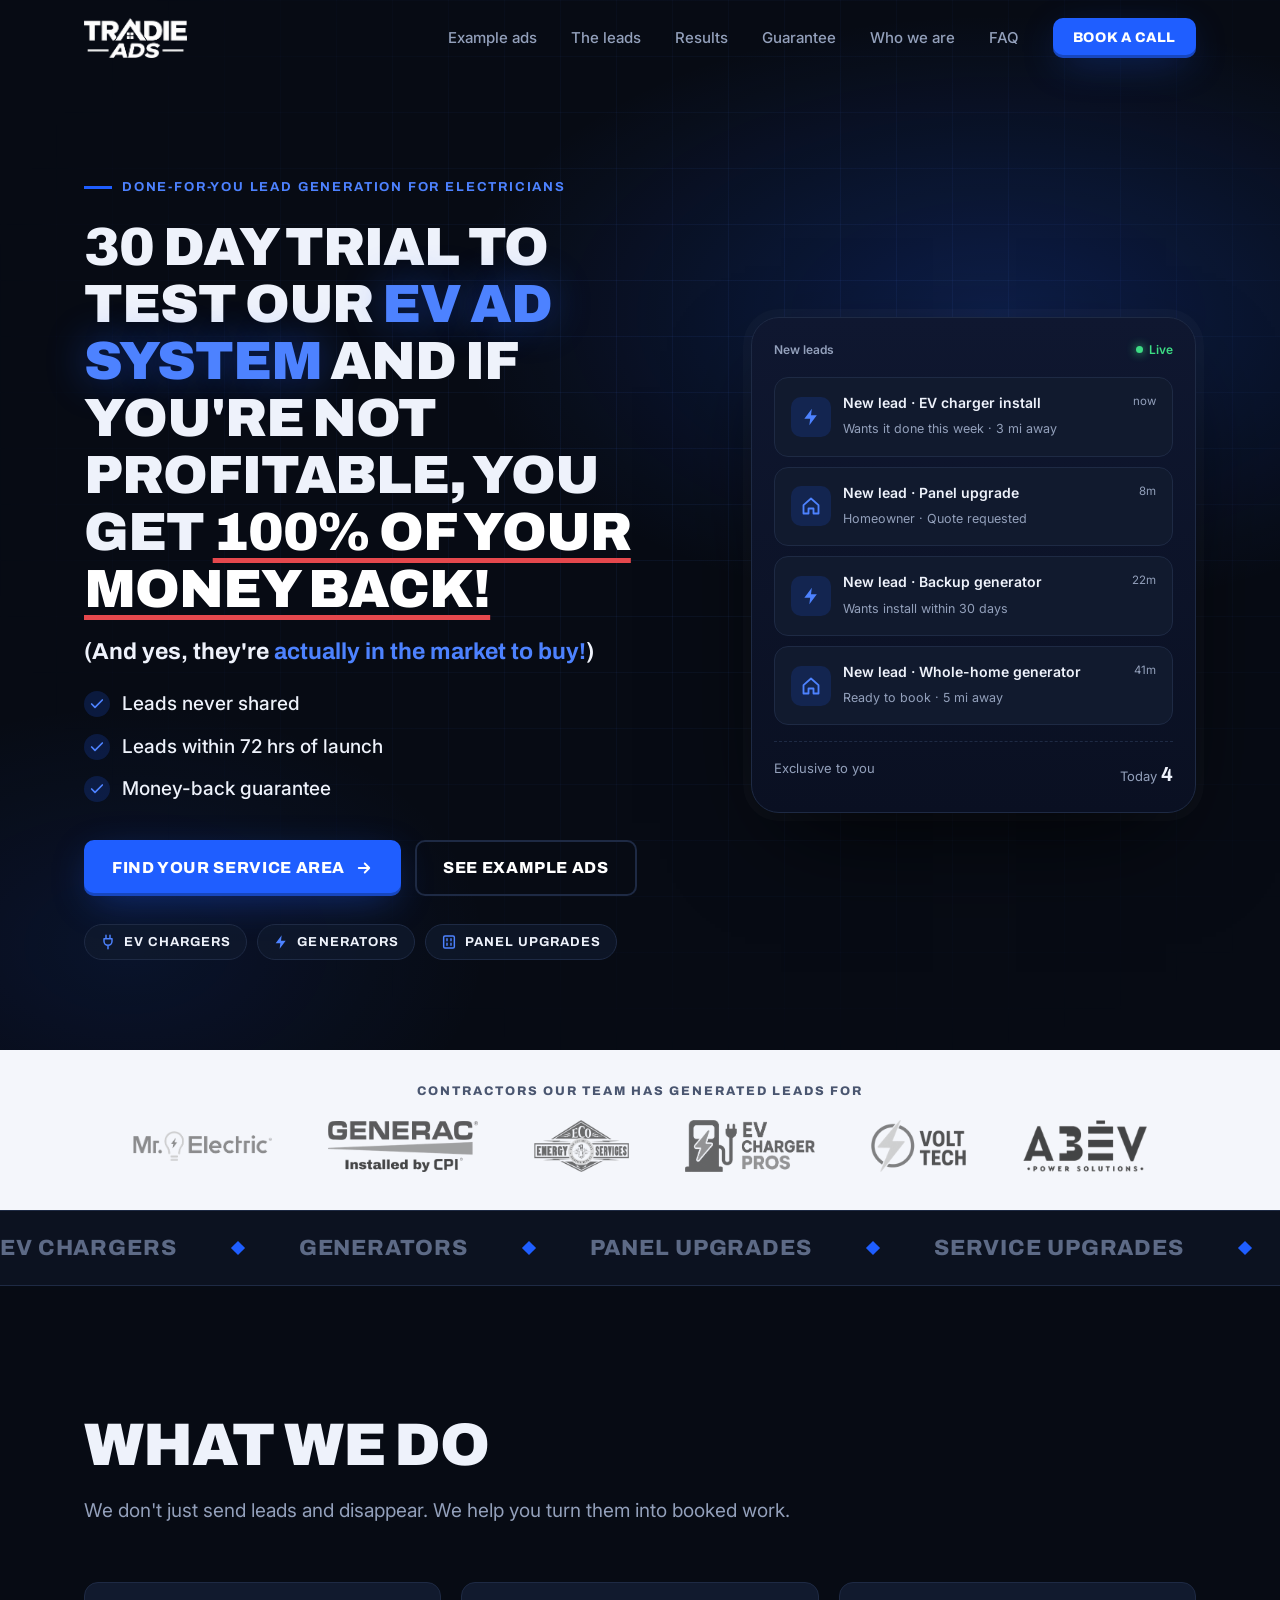
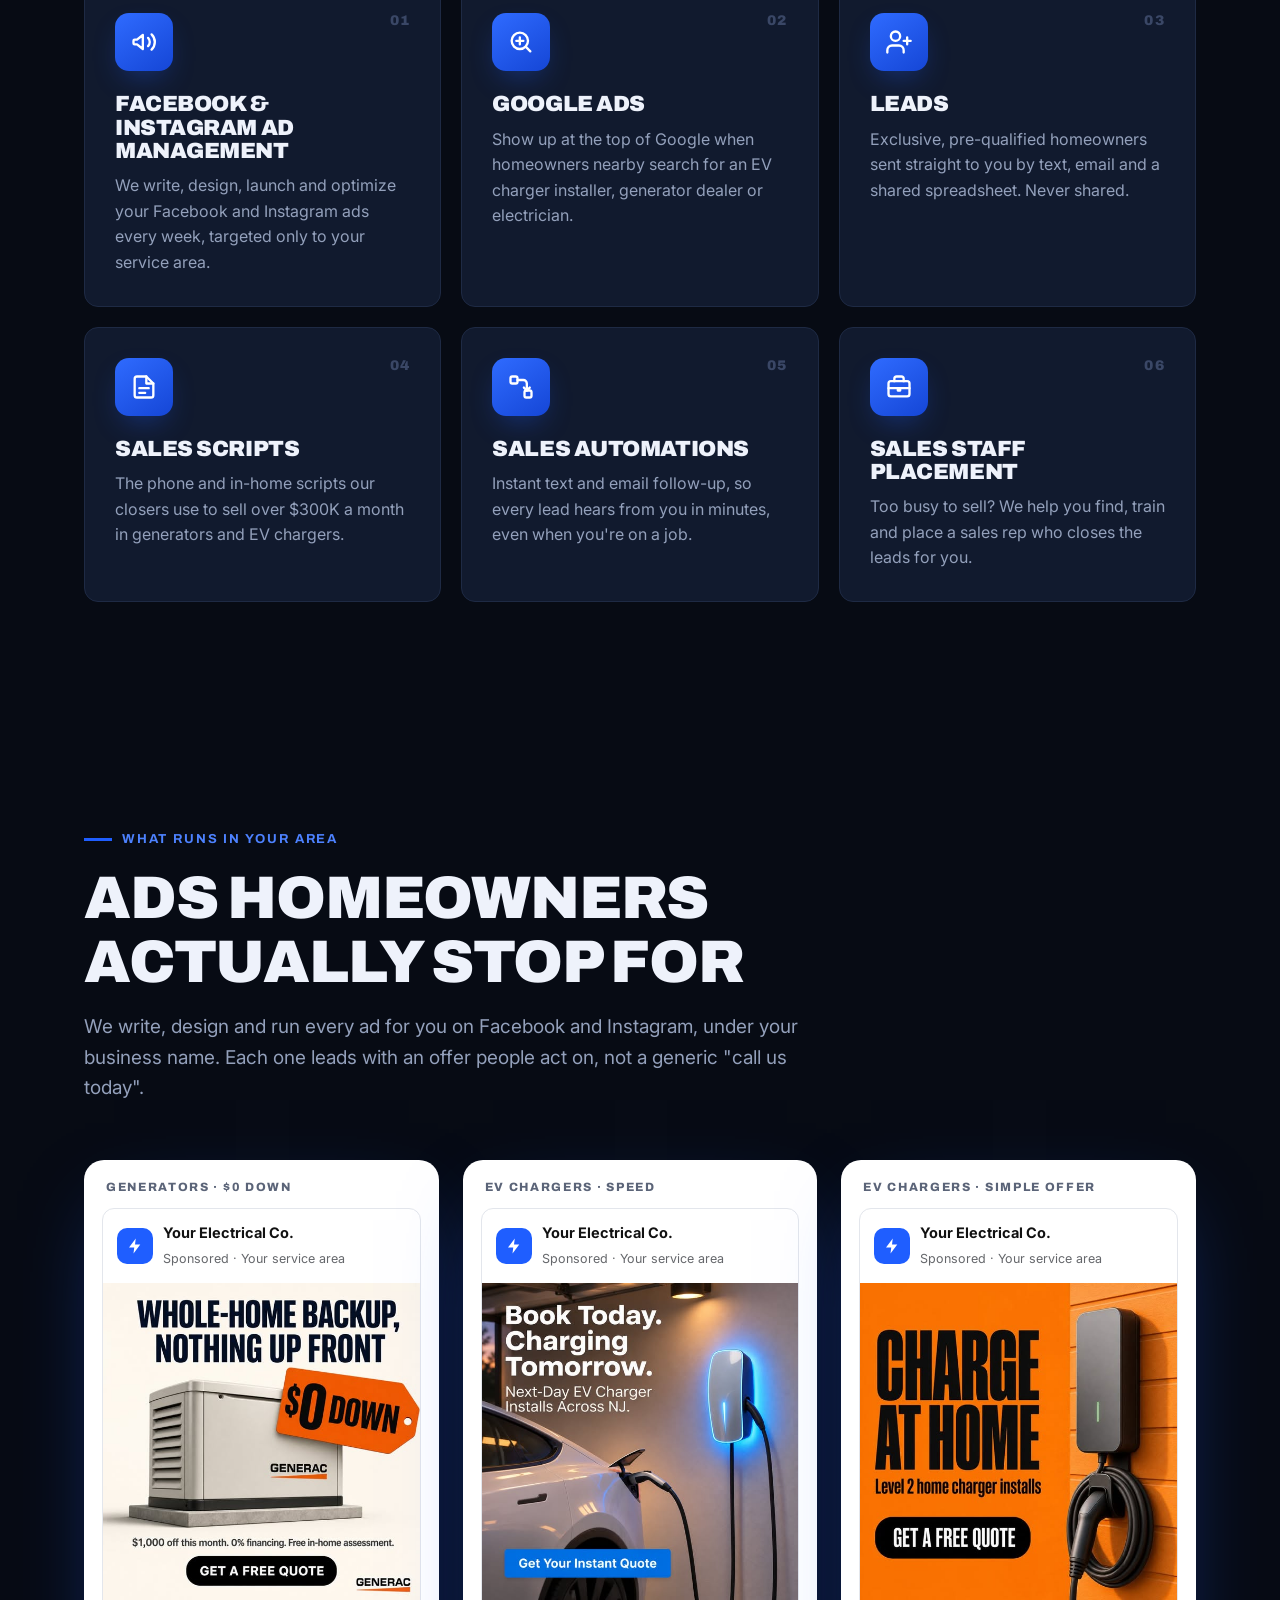
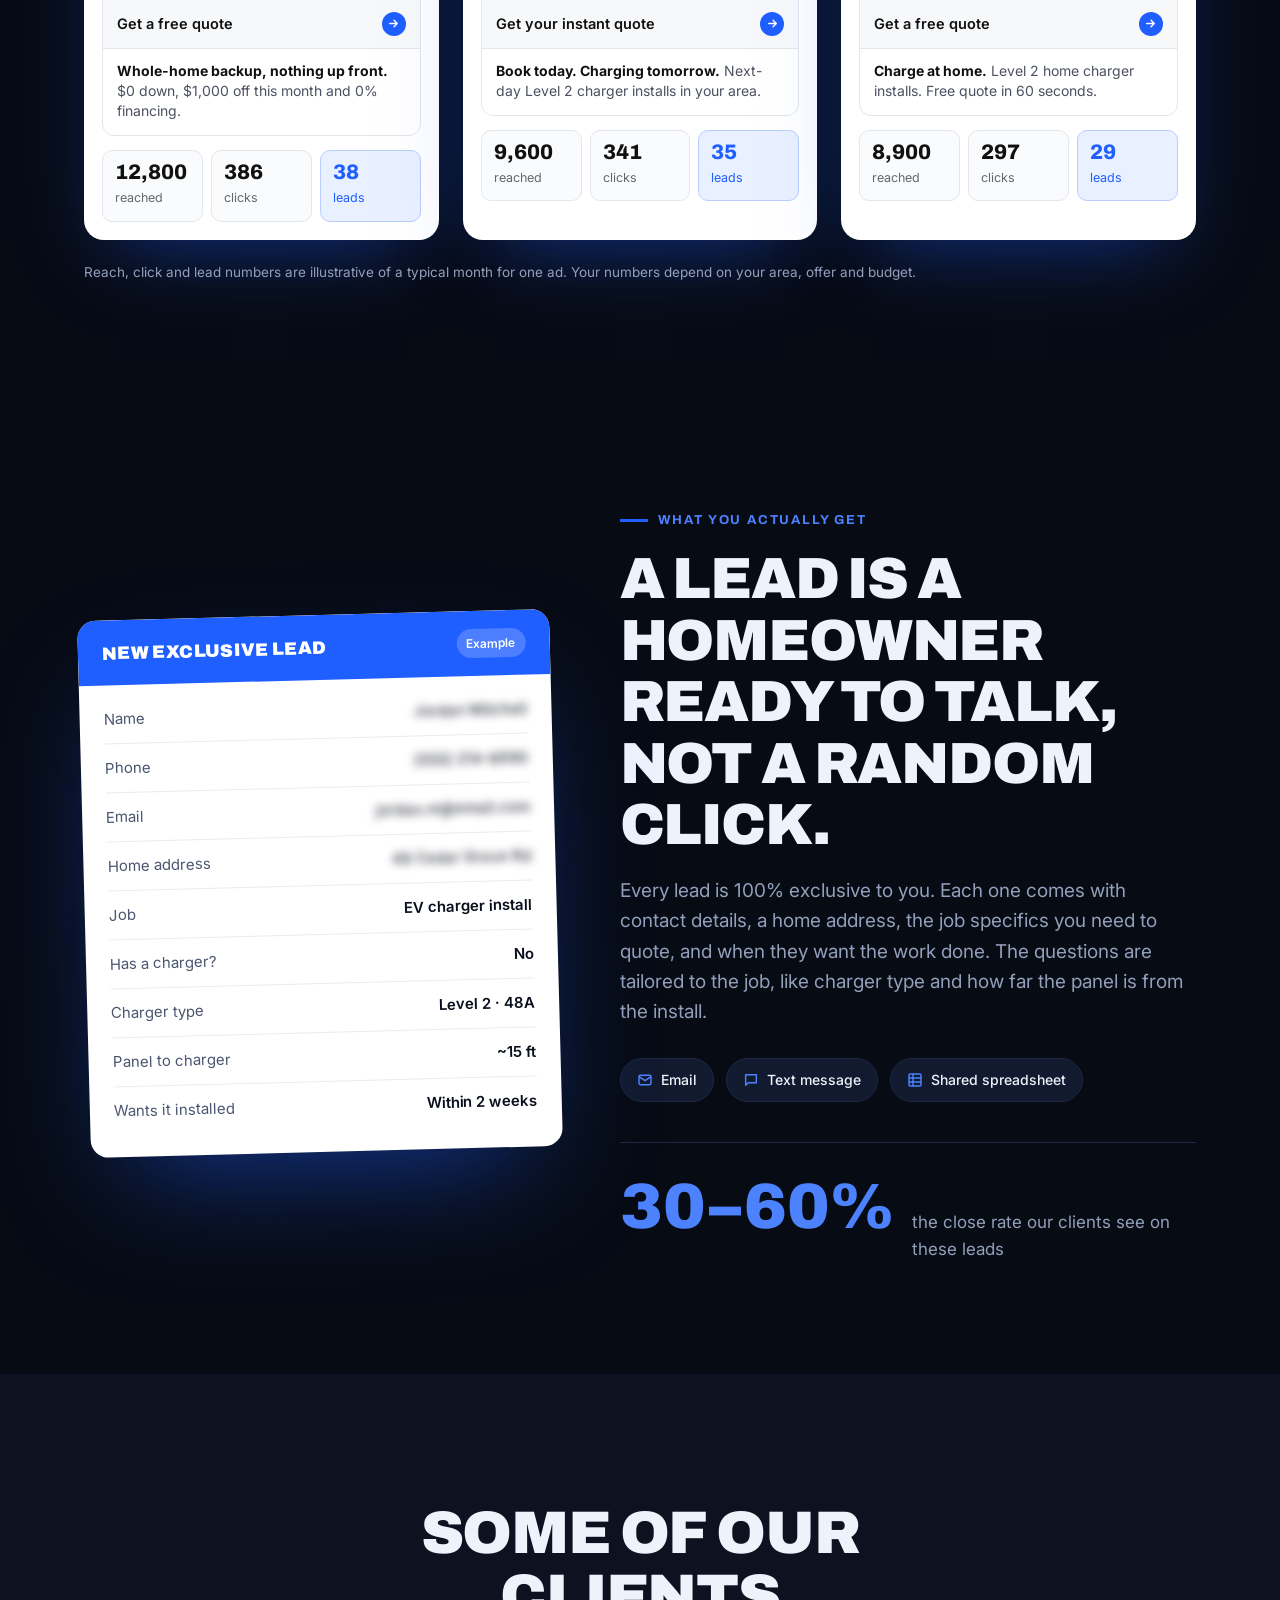
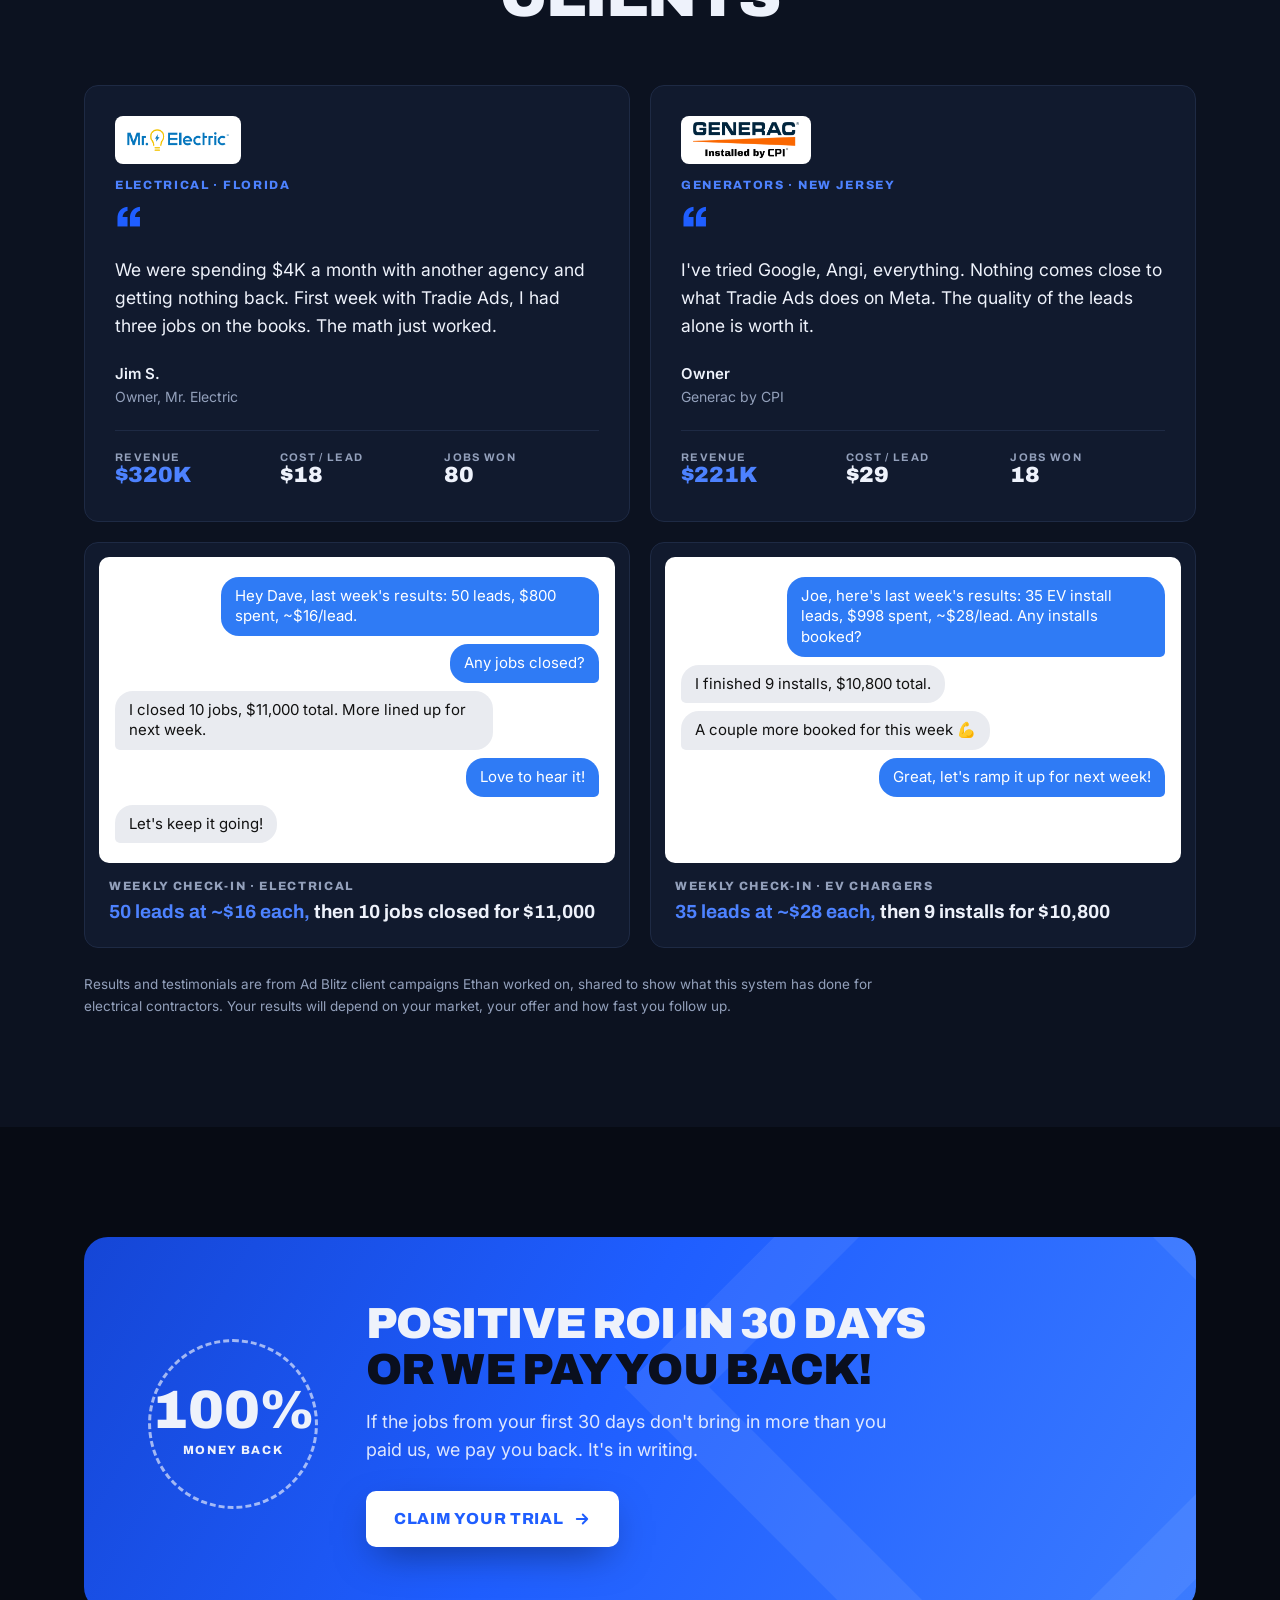
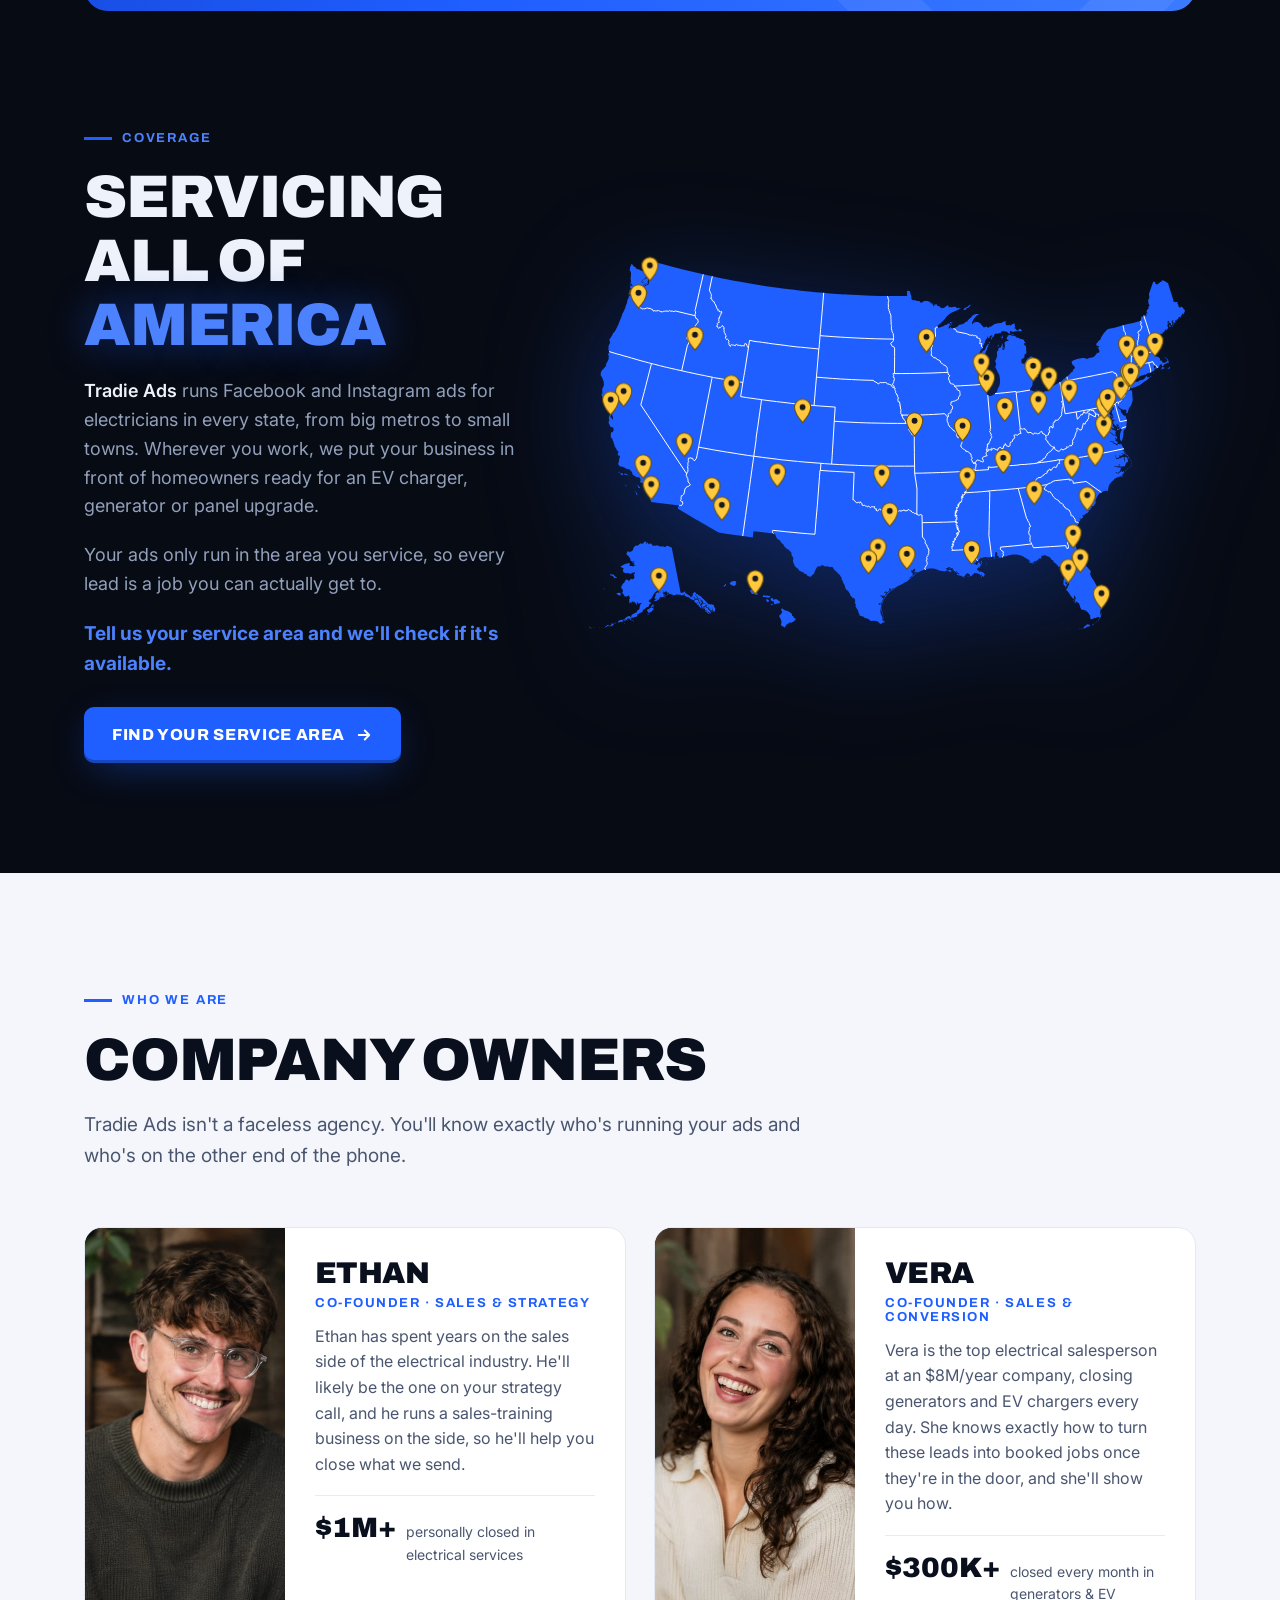
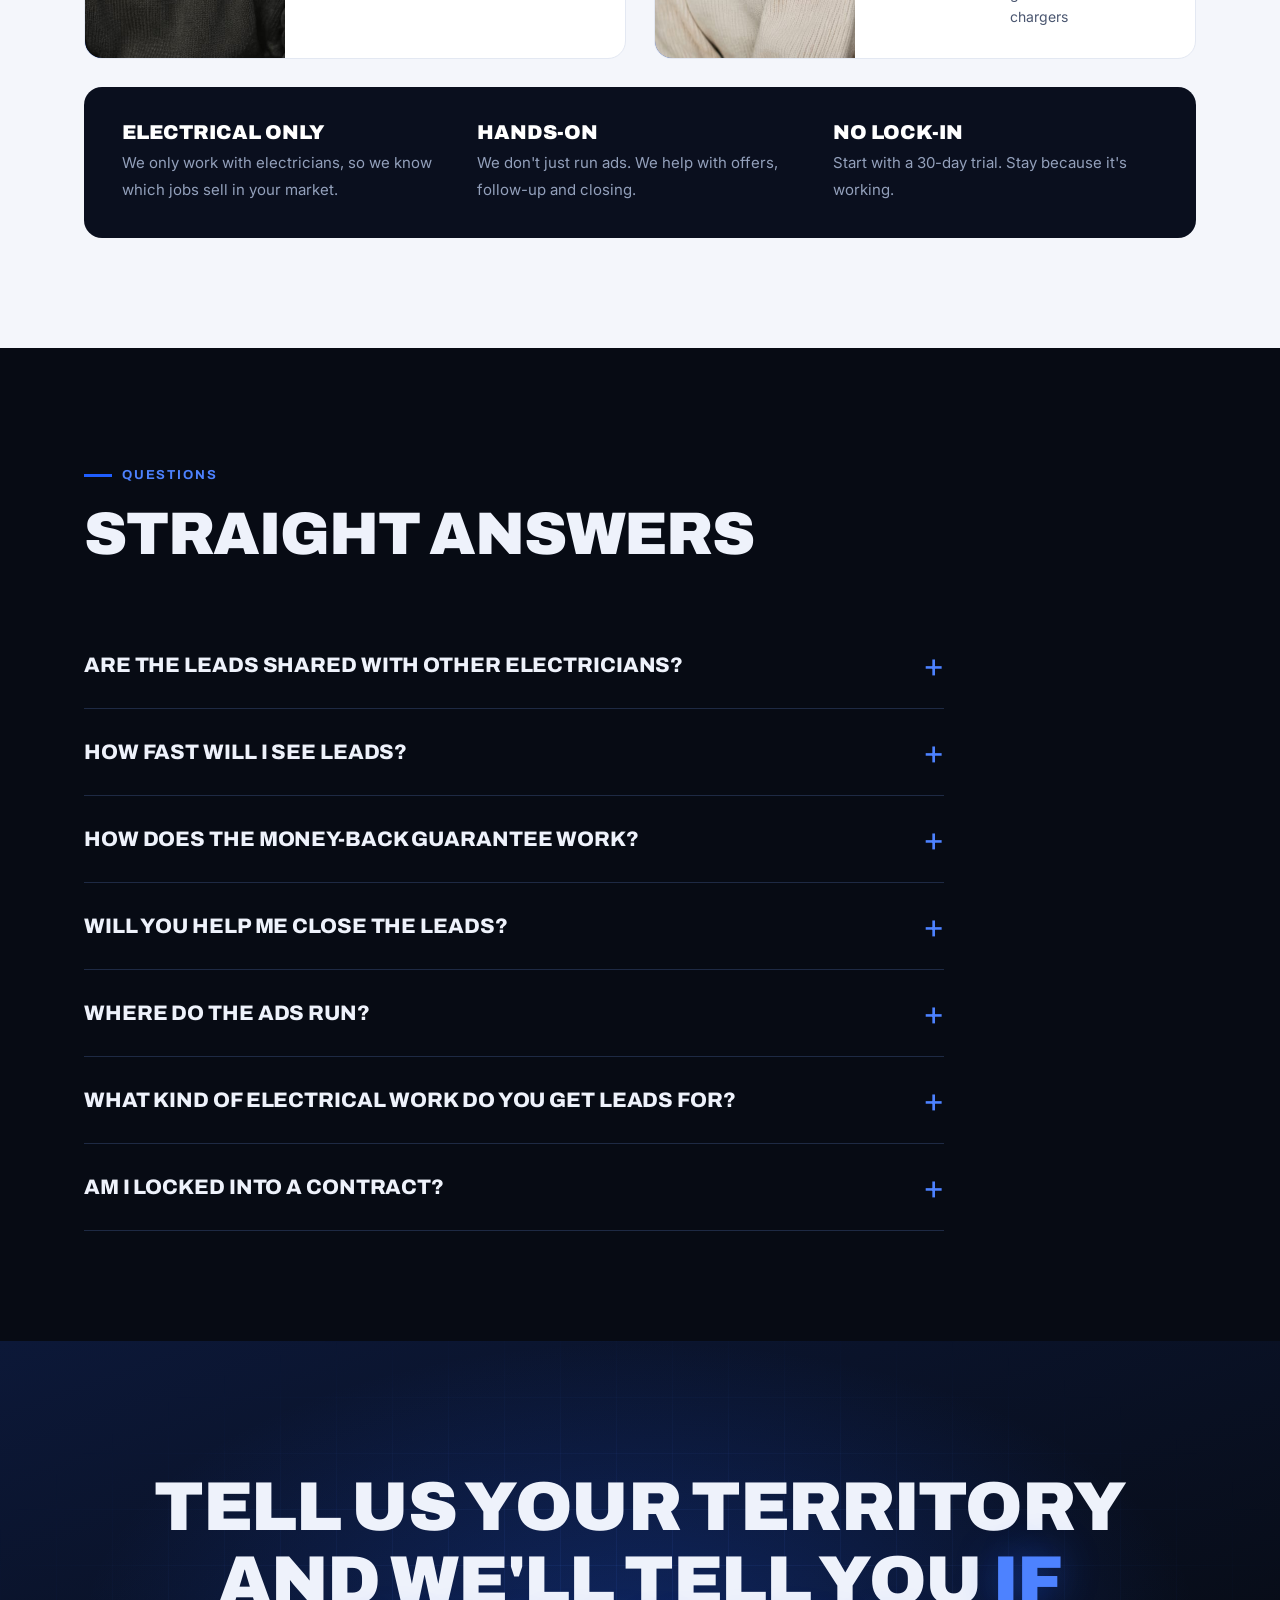
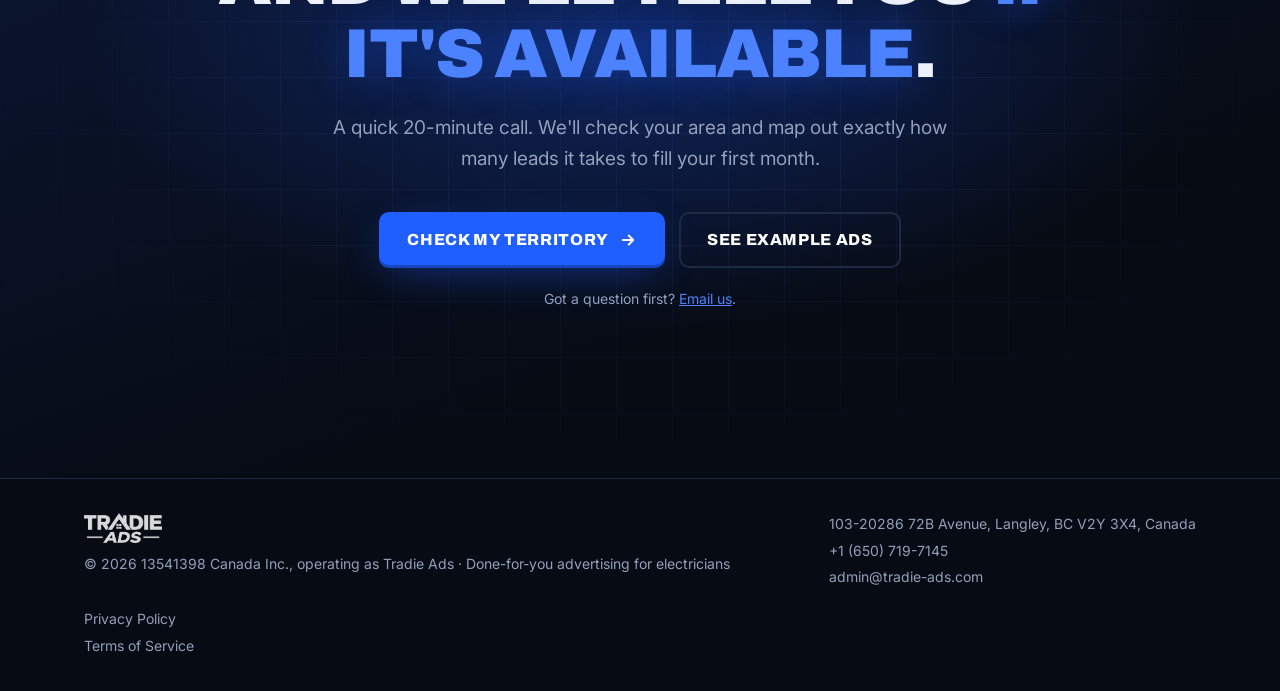
==== index.html @ f053c92c "Hero: blue 'EV ad system', red underline on money-back Co-Authored-By: Claude Opus 5.5 <noreply@anth" ====
<!doctype html>
<html lang="en">
<head>
<meta charset="utf-8">
<meta name="viewport" content="width=device-width, initial-scale=1, viewport-fit=cover">
<title>Tradie Ads</title>
<meta name="description" content="Done-for-you local ads that put exclusive, ready-to-book leads in front of electricians. Positive ROI in 30 days or we pay you back!">
<link rel="icon" type="image/png" sizes="32x32" href="assets/favicon-32.png">
<link rel="icon" type="image/png" sizes="192x192" href="assets/favicon-192.png">
<link rel="apple-touch-icon" href="assets/apple-touch-icon.png">
<meta name="theme-color" content="#070b14">
<link rel="preconnect" href="https://fonts.googleapis.com">
<link rel="preconnect" href="https://fonts.gstatic.com" crossorigin>
<link href="https://fonts.googleapis.com/css2?family=Archivo:wght@400;500;600;700;800;900&family=Inter:wght@400;500;600&display=swap" rel="stylesheet">
<style>
  /* ============ EDIT THESE ============ */
  /* Booking link + contact email are set in the <script> at the bottom. */

  :root {
    --bg: #070b14;
    --bg-2: #0c1220;
    --panel: #111a2e;
    --line: #1e2a44;
    --text: #eef2fb;
    --muted: #93a0bb;
    --blue: #1f5eff;
    --blue-hi: #4d82ff;
    --blue-glow: rgba(31, 94, 255, .45);
    --light-bg: #f4f6fb;
    --light-text: #0a0f1e;
    --light-muted: #4a5670;
    --radius: 14px;
    --max: 1160px;
  }
  * { box-sizing: border-box; margin: 0; padding: 0; }
  html { scroll-behavior: smooth; }
  body {
    background: var(--bg);
    color: var(--text);
    font: 400 17px/1.6 Inter, system-ui, sans-serif;
    -webkit-font-smoothing: antialiased;
    overflow-x: hidden;
  }
  img { max-width: 100%; display: block; }
  a { color: inherit; }
  h1, h2, h3, .display {
    font-family: Archivo, Inter, sans-serif;
    font-weight: 900;
    letter-spacing: -0.02em;
    line-height: 1.06;
  }
  .wrap { max-width: var(--max); margin: 0 auto; padding: 0 24px; }
  .eyebrow {
    display: inline-flex; align-items: center; gap: 10px;
    font: 700 13px/1 Archivo, sans-serif; letter-spacing: .14em; text-transform: uppercase;
    color: var(--blue-hi);
  }
  .eyebrow::before { content: ""; width: 28px; height: 3px; background: var(--blue); }
  section { padding: 110px 0; }
  .section-head { max-width: 720px; margin-bottom: 56px; }
  .section-head h2 { font-size: clamp(36px, 5vw, 60px); margin-top: 18px; text-transform: uppercase; }
  .section-head p { color: var(--muted); font-size: 19px; margin-top: 18px; }
  .section-head.center { margin-left: auto; margin-right: auto; text-align: center; }

  .btn {
    display: inline-flex; align-items: center; gap: 10px;
    font: 800 16px/1 Archivo, sans-serif; letter-spacing: .04em; text-transform: uppercase;
    padding: 19px 28px; border-radius: 10px; text-decoration: none;
    background: var(--blue); color: #fff; border: 0; cursor: pointer;
    box-shadow: 0 10px 40px -10px var(--blue-glow), inset 0 -3px 0 rgba(0,0,0,.25);
    transition: transform .15s ease, background .15s ease, box-shadow .15s ease;
  }
  .btn:hover { background: var(--blue-hi); transform: translateY(-2px); box-shadow: 0 16px 50px -10px var(--blue-glow), inset 0 -3px 0 rgba(0,0,0,.25); }
  .btn svg { width: 18px; height: 18px; }
  .btn-ghost { background: transparent; box-shadow: inset 0 0 0 2px var(--line); }
  .btn-ghost:hover { background: rgba(255,255,255,.04); box-shadow: inset 0 0 0 2px var(--blue); }

  /* ---------- NAV ---------- */
  nav {
    position: fixed; inset: 0 0 auto 0; z-index: 50;
    transition: background .25s ease, border-color .25s ease;
    border-bottom: 1px solid transparent;
  }
  nav.scrolled { background: rgba(7, 11, 20, .88); backdrop-filter: blur(12px); border-color: var(--line); }
  nav .wrap { display: flex; align-items: center; justify-content: space-between; height: 76px; }
  nav .logo img { height: 40px; width: auto; }
  nav ul { display: flex; gap: 34px; list-style: none; align-items: center; }
  nav ul a { text-decoration: none; color: var(--muted); font-weight: 500; font-size: 15px; transition: color .15s; }
  nav ul a:hover { color: var(--text); }
  nav .btn { padding: 13px 20px; font-size: 14px; }

  /* ---------- HERO ---------- */
  .hero {
    position: relative; padding: 170px 0 90px; overflow: hidden;
    background:
      radial-gradient(900px 500px at 78% 30%, rgba(31,94,255,.22), transparent 60%),
      radial-gradient(600px 400px at 10% 90%, rgba(31,94,255,.10), transparent 60%),
      var(--bg);
  }
  .hero::before { /* blueprint grid */
    content: ""; position: absolute; inset: 0; pointer-events: none;
    background-image:
      linear-gradient(rgba(77,130,255,.07) 1px, transparent 1px),
      linear-gradient(90deg, rgba(77,130,255,.07) 1px, transparent 1px);
    background-size: 56px 56px;
    mask-image: radial-gradient(ellipse at 60% 40%, #000 20%, transparent 75%);
  }
  .hero .wrap { position: relative; display: grid; grid-template-columns: 1.15fr .85fr; gap: 64px; align-items: center; }
  .hero h1 { font-size: clamp(34px, 4.2vw, 56px); text-transform: uppercase; margin: 22px 0 18px; }
  .hero .sub { font: 700 clamp(18px, 2vw, 23px)/1.35 Archivo, sans-serif; color: var(--text); margin-bottom: 22px; }
  .hero .sub em { font-style: normal; color: var(--blue-hi); }
  .hero h1 .hl { color: var(--blue-hi); text-shadow: 0 0 40px var(--blue-glow); }
  .hero h1 .ul-red { color: #fff; text-decoration: underline; text-decoration-color: #e5484d; text-decoration-thickness: .09em; text-underline-offset: .14em; text-decoration-skip-ink: none; }
  .hero .points { list-style: none; display: grid; gap: 12px; }
  .hero .points li { display: flex; align-items: center; gap: 12px; font-size: 19px; font-weight: 500; }
  .hero .points svg { flex: none; width: 26px; height: 26px; padding: 5px; border-radius: 50%; background: rgba(31,94,255,.18); color: var(--blue-hi); }
  .hero .ctas { display: flex; gap: 14px; flex-wrap: wrap; margin-top: 36px; }
  .hero .services { display: flex; gap: 10px; flex-wrap: wrap; margin-top: 28px; }
  .hero .services span { display: inline-flex; align-items: center; gap: 8px; padding: 9px 15px; border: 1px solid var(--line); border-radius: 99px; background: rgba(17,26,46,.7); font: 700 13px Archivo, sans-serif; letter-spacing: .08em; text-transform: uppercase; }
  .hero .services svg { width: 16px; height: 16px; color: var(--blue-hi); }

  /* lead notification stack */
  .phone {
    position: relative; background: linear-gradient(180deg, #0f1730, #0a1022);
    border: 1px solid var(--line); border-radius: 28px; padding: 22px;
    box-shadow: 0 40px 100px -30px rgba(0,0,0,.8), 0 0 0 8px rgba(255,255,255,.02);
  }
  .phone-top { display: flex; justify-content: space-between; color: var(--muted); font-size: 12px; margin-bottom: 18px; font-weight: 600; }
  .phone-top .live { color: #3ddc84; display: inline-flex; align-items: center; gap: 6px; }
  .phone-top .live::before { content: ""; width: 7px; height: 7px; border-radius: 50%; background: #3ddc84; box-shadow: 0 0 10px #3ddc84; animation: pulse 1.6s infinite; }
  @keyframes pulse { 50% { opacity: .35; } }
  .notif {
    background: var(--panel); border: 1px solid var(--line); border-radius: 14px;
    padding: 14px 16px; display: grid; grid-template-columns: 40px 1fr auto; gap: 12px; align-items: center;
    margin-bottom: 10px; opacity: 0; transform: translateY(14px);
    animation: drop .6s cubic-bezier(.2,.8,.2,1) forwards;
  }
  .notif:nth-child(2) { animation-delay: .5s; }
  .notif:nth-child(3) { animation-delay: 1.1s; }
  .notif:nth-child(4) { animation-delay: 1.7s; }
  @keyframes drop { to { opacity: 1; transform: none; } }
  .notif .ic { width: 40px; height: 40px; border-radius: 10px; background: rgba(31,94,255,.16); display: grid; place-items: center; color: var(--blue-hi); }
  .notif .ic svg { width: 20px; height: 20px; }
  .notif b { display: block; font-size: 14px; font-weight: 600; }
  .notif small { color: var(--muted); font-size: 12.5px; }
  .notif time { color: var(--muted); font-size: 11.5px; align-self: start; }
  .phone-foot { margin-top: 16px; padding-top: 16px; border-top: 1px dashed var(--line); display: flex; justify-content: space-between; font-size: 13px; color: var(--muted); }
  .phone-foot b { color: var(--text); font-family: Archivo; font-size: 20px; }

  /* ---------- CLIENT LOGOS ---------- */
  .clients { background: var(--light-bg); color: var(--light-muted); padding: 34px 0 38px; }
  .clients p { text-align: center; font: 800 12.5px Archivo, sans-serif; letter-spacing: .16em; text-transform: uppercase; margin-bottom: 22px; }
  .logo-row { display: flex; flex-wrap: wrap; justify-content: center; align-items: center; gap: 22px 56px; }
  .logo-row img { height: 52px; width: auto; max-width: 150px; object-fit: contain; filter: grayscale(1); opacity: .72; transition: filter .2s, opacity .2s; }
  .logo-row img.wide { height: 30px; max-width: 160px; }
  .logo-row img:hover { filter: none; opacity: 1; }
  @media (max-width: 620px) {
    .logo-row { gap: 20px 32px; }
    .logo-row img { height: 40px; max-width: 120px; }
    .logo-row img.wide { height: 24px; }
  }

  /* ---------- TRADES MARQUEE ---------- */
  .trades { border-block: 1px solid var(--line); background: var(--bg-2); padding: 26px 0; overflow: hidden; }
  .trades .track { display: flex; gap: 56px; width: max-content; animation: scroll 38s linear infinite; }
  .trades span { font: 800 22px/1 Archivo, sans-serif; text-transform: uppercase; letter-spacing: .04em; color: #5d6a86; white-space: nowrap; display: inline-flex; align-items: center; gap: 56px; }
  .trades span::after { content: ""; width: 10px; height: 10px; background: var(--blue); transform: rotate(45deg); }
  @keyframes scroll { to { transform: translateX(-50%); } }

  /* ---------- PROBLEM / OFFER ---------- */
  .split { display: grid; grid-template-columns: 1fr 1fr; gap: 24px; }
  .card {
    background: var(--panel); border: 1px solid var(--line); border-radius: var(--radius); padding: 36px;
  }
  .card h3 { font-size: 26px; text-transform: uppercase; margin-bottom: 18px; }
  .card ul { list-style: none; display: grid; gap: 14px; }
  .card li { display: grid; grid-template-columns: 22px 1fr; gap: 12px; color: var(--muted); }
  .card li svg { width: 22px; height: 22px; margin-top: 2px; }
  .card.bad li svg { color: #ff5d5d; }
  .card.good { border-color: rgba(31,94,255,.5); background: linear-gradient(180deg, rgba(31,94,255,.12), var(--panel) 60%); }
  .card.good li { color: var(--text); }
  .card.good li svg { color: var(--blue-hi); }

  /* ---------- PROCESS ---------- */
  .process { background: var(--bg-2); }
  .steps { display: grid; grid-template-columns: repeat(4, 1fr); gap: 0; position: relative; counter-reset: s; }
  .steps::before { content: ""; position: absolute; top: 34px; left: 34px; right: 34px; height: 2px; background: linear-gradient(90deg, var(--blue), rgba(31,94,255,.15)); }
  .step { position: relative; padding-right: 28px; }
  .step .num {
    width: 68px; height: 68px; border-radius: 50%; display: grid; place-items: center;
    background: var(--bg); border: 2px solid var(--blue); font: 900 24px Archivo; color: #fff;
    box-shadow: 0 0 30px -6px var(--blue-glow); position: relative; margin-bottom: 26px;
  }
  .step .when { font: 700 13px Archivo; letter-spacing: .12em; text-transform: uppercase; color: var(--blue-hi); }
  .step h3 { font-size: 24px; text-transform: uppercase; margin: 8px 0 10px; }
  .step p { color: var(--muted); font-size: 16px; }

  /* ---------- CREATIVE EXAMPLES ---------- */
  .cx-grid { display: grid; grid-template-columns: repeat(3, 1fr); gap: 24px; }
  .cx { margin: 0; background: #fff; color: #111; border-radius: 20px; padding: 18px; box-shadow: 0 30px 80px -30px rgba(31,94,255,.5); display: flex; flex-direction: column; }
  .cx-label { font: 800 12px Archivo, sans-serif; letter-spacing: .14em; text-transform: uppercase; color: #5b6478; margin: 2px 4px 14px; }
  .cx-post { border: 1px solid #e3e6ec; border-radius: 12px; overflow: hidden; }
  .cx-head { display: flex; align-items: center; gap: 10px; padding: 12px 14px; }
  .cx-head .av { width: 36px; height: 36px; border-radius: 10px; background: var(--blue); display: grid; place-items: center; color: #fff; flex: none; }
  .cx-head .av svg { width: 18px; height: 18px; }
  .cx-head b { display: block; font-size: 14.5px; }
  .cx-head small { color: #65676b; font-size: 12.5px; }
  .cx-post img { width: 100%; height: auto; aspect-ratio: 1; display: block; }
  .cx-cta { display: flex; justify-content: space-between; align-items: center; padding: 12px 14px; background: #f7f8fa; border-bottom: 1px solid #e3e6ec; font-weight: 600; font-size: 14.5px; }
  .cx-cta i { width: 24px; height: 24px; border-radius: 50%; background: var(--blue); color: #fff; display: grid; place-items: center; }
  .cx-cta i svg { width: 13px; height: 13px; }
  .cx-copy { padding: 12px 14px 14px; font-size: 14px; color: #4b5161; line-height: 1.45; }
  .cx-copy b { color: #111; }
  .cx-stats { display: grid; grid-template-columns: repeat(3, 1fr); gap: 8px; margin-top: 14px; }
  .cx-stats div { border: 1px solid #e3e6ec; border-radius: 10px; padding: 10px 12px; background: #fafbfc; }
  .cx-stats b { display: block; font: 800 21px Archivo, sans-serif; color: #111; }
  .cx-stats small { font-size: 12.5px; color: #65676b; }
  .cx-stats .lead { background: #e9f0ff; border-color: #b9ceff; }
  .cx-stats .lead b, .cx-stats .lead small { color: var(--blue); }
  .cx-note { margin-top: 22px; color: var(--muted); font-size: 13.5px; }
  @media (max-width: 980px) { .cx-grid { grid-template-columns: 1fr; max-width: 460px; margin: 0 auto; } }

  /* ---------- LEAD ANATOMY ---------- */
  .lead-grid { display: grid; grid-template-columns: .9fr 1.1fr; gap: 64px; align-items: center; }
  .lead-card {
    background: #fff; color: var(--light-text); border-radius: 18px; overflow: hidden;
    box-shadow: 0 50px 120px -40px rgba(31,94,255,.55);
    transform: rotate(-1.5deg);
  }
  .lead-card header { background: var(--blue); color: #fff; padding: 18px 24px; display: flex; justify-content: space-between; align-items: center; }
  .lead-card header b { font: 900 18px Archivo; text-transform: uppercase; letter-spacing: .02em; }
  .lead-card header span { font-size: 12px; font-weight: 600; background: rgba(255,255,255,.2); padding: 5px 10px; border-radius: 99px; }
  .lead-card dl { display: grid; grid-template-columns: auto 1fr; padding: 10px 24px 22px; }
  .lead-card dt, .lead-card dd { padding: 12px 0; border-bottom: 1px solid #e7ebf3; font-size: 15px; }
  .lead-card dt { color: var(--light-muted); padding-right: 24px; }
  .lead-card dd { font-weight: 600; text-align: right; }
  .lead-card dl > :nth-last-child(-n+2) { border-bottom: 0; }
  .lead-h2 { font-size: clamp(36px,5vw,58px); text-transform: uppercase; margin-top: 18px; }
  .blur { color: transparent !important; text-shadow: 0 0 8px rgba(10,15,30,.75); user-select: none; }
  .delivery { display: flex; gap: 12px; flex-wrap: wrap; margin-top: 30px; }
  .chip { display: inline-flex; align-items: center; gap: 8px; padding: 10px 16px; border: 1px solid var(--line); border-radius: 99px; font-size: 14px; font-weight: 500; background: var(--panel); }
  .chip svg { width: 16px; height: 16px; color: var(--blue-hi); }
  .bigstat { margin-top: 40px; display: flex; align-items: baseline; gap: 18px; padding-top: 32px; border-top: 1px solid var(--line); }
  .bigstat b { font: 900 64px/1 Archivo; color: var(--blue-hi); }
  .bigstat span { color: var(--muted); max-width: 260px; }

  /* ---------- RESULTS ---------- */
  .results { background: var(--bg-2); }
  .quotes { display: grid; grid-template-columns: repeat(3, 1fr); gap: 20px; }
  .quote { background: var(--panel); border: 1px solid var(--line); border-radius: var(--radius); padding: 30px; display: flex; flex-direction: column; }
  .quote .tag { font: 800 12px Archivo; letter-spacing: .14em; text-transform: uppercase; color: var(--blue-hi); }
  .quote .top { display: flex; flex-direction: column; align-items: flex-start; gap: 14px; }
  .quote .badge { background: #fff; border-radius: 8px; padding: 0 12px; height: 48px; display: flex; align-items: center; }
  .quote .badge img { height: 36px; width: auto; max-width: 130px; object-fit: contain; }
  .quote .badge img.wide { height: 22px; }
  .quote blockquote { font-size: 17.5px; line-height: 1.6; margin: 18px 0 22px; flex: 1; }
  .quote blockquote::before { content: "\201C"; display: block; font: 900 54px/0.6 Archivo; color: var(--blue); margin-bottom: 14px; }
  .quote cite { font-style: normal; font-weight: 600; font-size: 15px; }
  .quote cite span { display: block; color: var(--muted); font-weight: 400; font-size: 14px; }
  .quote .nums { display: grid; grid-template-columns: repeat(3, 1fr); gap: 10px; margin-top: 22px; padding-top: 20px; border-top: 1px solid var(--line); }
  .quote .nums small { display: block; font: 700 11px Archivo; letter-spacing: .12em; text-transform: uppercase; color: var(--muted); }
  .quote .nums b { font: 900 22px Archivo; }
  .quote .nums .rev b { color: var(--blue-hi); }

  .quotes { grid-template-columns: repeat(2, 1fr) !important; }
  .chats { display: grid; grid-template-columns: repeat(2, 1fr); gap: 20px; margin-top: 20px; }
  .chat { background: var(--panel); border: 1px solid var(--line); border-radius: var(--radius); padding: 14px; display: flex; flex-direction: column; margin: 0; }
  .thread { background: #fff; border-radius: 10px; padding: 20px 16px; display: flex; flex-direction: column; gap: 8px; flex: 1; }
  .bubble { max-width: 78%; padding: 9px 14px; border-radius: 18px; font-size: 15px; line-height: 1.38; }
  .bubble.out { align-self: flex-end; background: #2f7bf5; color: #fff; border-bottom-right-radius: 5px; }
  .bubble.in { align-self: flex-start; background: #e9ebf0; color: #111; border-bottom-left-radius: 5px; }
  .chat figcaption { padding: 16px 10px 8px; font: 700 19px/1.35 Archivo; }
  .chat figcaption .who { display: block; font: 800 12px Archivo; letter-spacing: .14em; text-transform: uppercase; color: var(--muted); margin-bottom: 6px; }
  .chat figcaption em { font-style: normal; color: var(--blue-hi); }
  .disclosure { margin-top: 26px; color: var(--muted); font-size: 13.5px; max-width: 820px; }

  /* ---------- GUARANTEE ---------- */
  .guarantee { padding: 110px 0 0; }
  @media (max-width: 980px) { .guarantee { padding-top: 80px; } }
  .g-box {
    position: relative; overflow: hidden; border-radius: 24px;
    background: linear-gradient(120deg, #1546d6, #1f5eff 45%, #3b7bff);
    padding: 64px; display: grid; grid-template-columns: auto 1fr; gap: 48px; align-items: center;
  }
  .g-box .btn-row { margin-top: 26px; }
  .g-box::after { content: ""; position: absolute; right: -80px; top: -120px; width: 420px; height: 420px; border: 60px solid rgba(255,255,255,.07); transform: rotate(45deg); }
  .seal {
    width: 170px; height: 170px; border-radius: 50%; border: 3px dashed rgba(255,255,255,.6);
    display: grid; place-items: center; text-align: center; position: relative; z-index: 1;
  }
  .seal b { font: 900 54px/0.9 Archivo; display: block; }
  .seal small { font: 800 12px Archivo; letter-spacing: .14em; text-transform: uppercase; }
  .g-box h2 { font-size: clamp(28px, 3.4vw, 46px); text-transform: uppercase; position: relative; z-index: 1; }
  .g-box h2 span { display: block; color: #0a0f1e; }
  .g-box p { font-size: 18px; margin-top: 14px; color: rgba(255,255,255,.85); max-width: 560px; position: relative; z-index: 1; }
  .g-box .btn { background: #fff; color: var(--blue); position: relative; z-index: 1; box-shadow: 0 14px 40px -12px rgba(0,0,0,.5); }
  .g-box .btn:hover { background: #eef3ff; }

  /* ---------- WHAT WE DO ---------- */
  .svc-grid { display: grid; grid-template-columns: repeat(3, 1fr); gap: 20px; }
  .svc { background: var(--panel); border: 1px solid var(--line); border-radius: var(--radius); padding: 30px; transition: border-color .2s, transform .2s; }
  .svc:hover { border-color: rgba(31,94,255,.6); transform: translateY(-4px); }
  .svc .ico { width: 58px; height: 58px; border-radius: 14px; background: linear-gradient(145deg, #2f6bff, #1546d6); display: grid; place-items: center; color: #fff; box-shadow: 0 12px 30px -10px var(--blue-glow); margin-bottom: 22px; }
  .svc .ico svg { width: 28px; height: 28px; }
  .svc .num { float: right; font: 900 14px Archivo; color: #3a4766; letter-spacing: .1em; }
  .svc h3 { font-size: 22px; text-transform: uppercase; margin-bottom: 10px; }
  .svc p { color: var(--muted); font-size: 16px; }

  /* ---------- COVERAGE MAP ---------- */
  .coverage .wrap { display: grid; grid-template-columns: .85fr 1.15fr; gap: 56px; align-items: center; }
  .coverage h2 { font-size: clamp(36px, 5vw, 60px); text-transform: uppercase; margin-top: 18px; }
  .coverage h2 .hl { color: var(--blue-hi); text-shadow: 0 0 40px var(--blue-glow); }
  .coverage p { color: var(--muted); font-size: 18px; margin-top: 20px; }
  .coverage p strong { color: var(--text); font-weight: 600; }
  .coverage .callout { color: var(--blue-hi); font-weight: 700; font-size: 19px; }
  .usmap { width: 100%; height: auto; display: block; filter: drop-shadow(0 30px 60px rgba(31,94,255,.35)); }
  .usmap .pins use { animation: pinDrop .5s cubic-bezier(.2,.8,.2,1) both; }
  @keyframes pinDrop { from { opacity: 0; transform: translateY(-14px); } }
  @media (max-width: 980px) {
    .svc-grid { grid-template-columns: 1fr 1fr; }
    .coverage .wrap { grid-template-columns: 1fr; gap: 36px; }
  }
  @media (max-width: 620px) { .svc-grid { grid-template-columns: 1fr; } .svc { padding: 26px 22px; } }

  /* ---------- TEAM ---------- */
  .team { background: var(--light-bg); color: var(--light-text); }
  .team .section-head p { color: var(--light-muted); }
  .team .eyebrow { color: var(--blue); }
  .people { display: grid; grid-template-columns: 1fr 1fr; gap: 28px; }
  .person { background: #fff; border-radius: 18px; overflow: hidden; border: 1px solid #e3e8f2; display: grid; grid-template-columns: 200px 1fr; }
  .avatar {
    background: linear-gradient(160deg, #0c1530, #1f5eff);
    display: grid; place-items: center; color: #fff; font: 900 72px Archivo; min-height: 240px;
  }
  .avatar { position: relative; overflow: hidden; }
  .avatar img { position: absolute; inset: 0; width: 100%; height: 100%; object-fit: cover; object-position: center 25%; }
  .person .body { padding: 30px; }
  .person h3 { font-size: 30px; text-transform: uppercase; }
  .person .role { font: 700 13px Archivo; letter-spacing: .12em; text-transform: uppercase; color: var(--blue); margin: 6px 0 14px; }
  .person p { color: var(--light-muted); font-size: 16px; }
  .person .stat { margin-top: 18px; padding-top: 16px; border-top: 1px solid #e7ebf3; display: flex; gap: 10px; align-items: baseline; }
  .person .stat b { font: 900 28px Archivo; color: var(--light-text); }
  .person .stat span { font-size: 14px; color: var(--light-muted); }
  .why { margin-top: 28px; background: var(--light-text); color: #fff; border-radius: 18px; padding: 34px 38px; display: grid; grid-template-columns: repeat(3, 1fr); gap: 30px; }
  .why div b { font: 900 20px Archivo; text-transform: uppercase; display: block; margin-bottom: 6px; }
  .why div span { color: var(--muted); font-size: 15px; }

  /* ---------- FAQ ---------- */
  .faq-list { max-width: 860px; }
  details { border-bottom: 1px solid var(--line); }
  summary {
    list-style: none; cursor: pointer; padding: 26px 0; display: flex; justify-content: space-between; gap: 24px; align-items: center;
    font: 800 21px/1.3 Archivo; text-transform: uppercase; letter-spacing: -.005em;
  }
  summary::-webkit-details-marker { display: none; }
  summary::after { content: "+"; font: 400 34px/1 Inter; color: var(--blue-hi); transition: transform .2s; flex: none; }
  details[open] summary::after { transform: rotate(45deg); }
  details p { color: var(--muted); padding: 0 0 26px; max-width: 720px; }

  /* ---------- FINAL CTA ---------- */
  .final { text-align: center; position: relative; overflow: hidden; padding: 130px 0;
    background:
      radial-gradient(800px 420px at 50% 40%, rgba(31,94,255,.28), transparent 70%),
      linear-gradient(160deg, #0c1838, #070b14 70%); }
  .final::before { content: ""; position: absolute; inset: 0; pointer-events: none;
    background-image: linear-gradient(rgba(77,130,255,.08) 1px, transparent 1px), linear-gradient(90deg, rgba(77,130,255,.08) 1px, transparent 1px);
    background-size: 56px 56px; mask-image: radial-gradient(ellipse at 50% 50%, #000 30%, transparent 80%); }
  .final .wrap { position: relative; }
  .final h2 { font-size: clamp(36px, 5.4vw, 70px); text-transform: uppercase; max-width: 980px; margin: 0 auto; }
  .final h2 .hl { color: var(--blue-hi); text-shadow: 0 0 40px var(--blue-glow); }
  .final p { color: var(--muted); font-size: 19px; max-width: 620px; margin: 22px auto 38px; }
  .final .ctas { display: flex; gap: 14px; justify-content: center; flex-wrap: wrap; }
  .final .small { font-size: 14px; margin-top: 20px; color: var(--muted); }
  .final .small a { color: var(--blue-hi); }

  footer { border-top: 1px solid var(--line); padding: 34px 0; color: var(--muted); font-size: 14px; }
  footer .wrap { display: flex; justify-content: space-between; align-items: center; gap: 20px; flex-wrap: wrap; }
  footer img { height: 30px; width: auto; opacity: .85; }
  footer .wrap { align-items: flex-start; }
  .f-brand { display: grid; gap: 10px; }
  .f-contact { font-style: normal; display: grid; gap: 4px; }
  .f-contact a, .f-legal a { color: var(--muted); text-decoration: none; }
  .f-contact a:hover, .f-legal a:hover { color: var(--text); text-decoration: underline; }
  .f-legal { display: grid; gap: 4px; }

  /* reveal on scroll */
  .reveal { opacity: 0; transform: translateY(24px); transition: opacity .7s ease, transform .7s ease; }
  .reveal.in { opacity: 1; transform: none; }

  /* ---------- RESPONSIVE ---------- */
  @media (max-width: 980px) {
    section { padding: 80px 0; }
    nav ul li:not(:last-child) { display: none; }
    .hero { padding: 130px 0 70px; }
    .hero .wrap, .lead-grid { grid-template-columns: 1fr; gap: 48px; }
    .steps { grid-template-columns: 1fr 1fr; gap: 40px 0; }
    .steps::before { display: none; }
    .g-box { grid-template-columns: 1fr; padding: 52px 32px; text-align: left; gap: 30px; }
    .ladder, .chats { grid-template-columns: 1fr; }
    .quotes { grid-template-columns: 1fr !important; }
    .rung { min-height: 0 !important; }
    .people { grid-template-columns: 1fr; }
    .why { grid-template-columns: 1fr; }
  }
  @media (max-width: 620px) {
    .wrap { padding: 0 16px; }
    nav .logo img { height: 32px; }
    nav .btn { padding: 11px 14px; font-size: 12px; }
    .split, .steps { grid-template-columns: 1fr; }
    .card { padding: 28px 22px; }
    .person { grid-template-columns: 1fr; }
    .avatar { min-height: 340px; }
    .seal { width: 140px; height: 140px; }
    .seal b { font-size: 44px; }
    .lead-card { transform: none; }
    .lead-card dl { padding: 6px 16px 16px; }
    .bigstat b { font-size: 48px; }
    summary { font-size: 18px; }
  }
  /* ---------- PHONE ---------- */
  html { -webkit-text-size-adjust: 100%; text-size-adjust: 100%; }
  a, button, summary { -webkit-tap-highlight-color: transparent; }
  @media (hover: none) {
    .btn:hover, .svc:hover { transform: none; }
    .logo-row img { filter: none; opacity: .9; }
  }
  .dots { display: none; }
  .mcta { display: none; }
  @media (max-width: 620px) {
    body { font-size: 16px; }
    section { padding: 64px 0; }
    .section-head { margin-bottom: 30px; }
    .section-head h2 { font-size: 32px; margin-top: 14px; }
    .section-head p { font-size: 16.5px; margin-top: 14px; }
    .eyebrow { font-size: 11.5px; letter-spacing: .12em; gap: 8px; }
    .eyebrow::before { width: 20px; }

    /* hero */
    nav .wrap { height: 64px; }
    .hero { padding: 96px 0 48px; }
    .hero .wrap { gap: 36px; }
    .hero .eyebrow { line-height: 1.35; }
    .hero h1 { font-size: 29px; margin: 14px 0 14px; }
    .hero .sub { font-size: 17px; margin-bottom: 18px; }
    .hero .points { gap: 10px; }
    .hero .points li { font-size: 16.5px; }
    .hero .points svg { width: 24px; height: 24px; }
    .hero .ctas { margin-top: 26px; gap: 10px; }
    .btn { padding: 17px 22px; font-size: 15px; justify-content: center; }
    .hero .ctas .btn, .coverage .btn, .final .ctas .btn, .g-box .btn { width: 100%; }
    .hero .services { margin-top: 20px; gap: 8px; }
    .hero .services span { padding: 8px 12px; font-size: 11.5px; }
    .phone { padding: 16px; border-radius: 22px; }
    .phone-top { margin-bottom: 12px; }
    .notif { padding: 12px; grid-template-columns: 36px 1fr auto; gap: 10px; }
    .notif .ic { width: 36px; height: 36px; }
    .notif:nth-child(n+3) { display: none; }
    .phone-foot { margin-top: 10px; padding-top: 12px; }

    /* logos + marquee */
    .clients { padding: 28px 0 30px; }
    .clients p { font-size: 11px; margin-bottom: 18px; }
    .logo-row { gap: 16px 26px; }
    .logo-row img { height: 34px; max-width: 96px; }
    .logo-row img.wide { height: 20px; max-width: 120px; }
    .trades { padding: 16px 0; }
    .trades .track, .trades span { gap: 32px; }
    .trades span { font-size: 16px; }
    .trades span::after { width: 7px; height: 7px; }

    /* what we do: compact rows */
    .svc-grid { gap: 12px; }
    .svc { display: grid; grid-template-columns: 46px 1fr; column-gap: 16px; padding: 20px 18px; }
    .svc .num { display: none; }
    .svc .ico { grid-row: 1 / span 2; width: 46px; height: 46px; border-radius: 12px; margin: 0; }
    .svc .ico svg { width: 22px; height: 22px; }
    .svc h3 { font-size: 17px; margin: 2px 0 6px; }
    .svc p { font-size: 15px; line-height: 1.5; }

    /* swipe carousels */
    .cx-grid, .chats {
      display: flex; gap: 12px; max-width: none; margin: 0 -16px; padding: 4px 16px 18px;
      overflow-x: auto; scroll-snap-type: x mandatory; scrollbar-width: none; -webkit-overflow-scrolling: touch;
    }
    .cx-grid::-webkit-scrollbar, .chats::-webkit-scrollbar { display: none; }
    .cx, .chat { flex: 0 0 86%; scroll-snap-align: center; }
    .cx-grid .reveal, .chats .reveal { opacity: 1; transform: none; }
    .cx { padding: 12px; border-radius: 16px; box-shadow: 0 16px 40px -20px rgba(31,94,255,.6); }
    .cx-label { font-size: 11px; margin: 2px 2px 10px; }
    .cx-head { padding: 10px 12px; }
    .cx-stats { gap: 6px; margin-top: 10px; }
    .cx-stats div { padding: 8px 10px; }
    .cx-stats b { font-size: 18px; }
    .cx-stats small { font-size: 12px; }
    .chats { margin-top: 14px; }
    .bubble { font-size: 14.5px; max-width: 84%; }
    .chat figcaption { font-size: 17px; }
    .dots { display: flex; justify-content: center; gap: 8px; margin-top: 2px; }
    .dots button { width: 8px; height: 8px; padding: 0; border: 0; border-radius: 99px; background: #2a3654; cursor: pointer; transition: width .2s, background .2s; }
    .dots button.on { width: 22px; background: var(--blue-hi); }
    .cx-note { margin-top: 16px; font-size: 12.5px; }

    /* lead anatomy */
    .lead-grid { gap: 40px; }
    .lead-h2 { font-size: 30px; margin-top: 14px; }
    .lead-card header { padding: 14px 16px; }
    .lead-card header b { font-size: 16px; }
    .lead-card dt, .lead-card dd { padding: 10px 0; font-size: 14px; }
    .lead-card dt { padding-right: 12px; }
    .delivery { gap: 8px; margin-top: 24px; }
    .chip { padding: 9px 13px; font-size: 13.5px; }
    .bigstat { margin-top: 28px; padding-top: 24px; gap: 14px; }
    .bigstat b { font-size: 42px; white-space: nowrap; }
    .bigstat span { font-size: 15px; }

    /* results */
    .quotes { gap: 14px; }
    .quote { padding: 22px 20px; }
    .quote blockquote { font-size: 16px; margin: 14px 0 18px; }
    .quote blockquote::before { font-size: 44px; margin-bottom: 10px; }
    .quote .nums { margin-top: 16px; padding-top: 16px; }
    .quote .nums b { font-size: 20px; }
    .quote .nums small { font-size: 10px; letter-spacing: .1em; }
    .disclosure { font-size: 12.5px; margin-top: 18px; }

    /* guarantee */
    .guarantee { padding-top: 64px; }
    .g-box { padding: 32px 22px; gap: 20px; border-radius: 20px; }
    .g-box::after { width: 260px; height: 260px; border-width: 40px; right: -90px; top: -90px; }
    .seal { width: 108px; height: 108px; }
    .seal b { font-size: 34px; }
    .seal small { font-size: 9.5px; letter-spacing: .12em; }
    .g-box h2 { font-size: 23px; }
    .g-box p { font-size: 16px; }
    .g-box .btn-row { margin-top: 22px; }

    /* coverage */
    .coverage h2 { font-size: 32px; margin-top: 14px; }
    .coverage p { font-size: 16.5px; margin-top: 16px; }
    .coverage .callout { font-size: 17px; }
    .coverage .wrap { gap: 28px; }

    /* team */
    .people { gap: 18px; }
    .avatar { min-height: 0; aspect-ratio: 4 / 3; }
    .avatar img { object-position: center 22%; }
    .person .body { padding: 22px 20px; }
    .person h3 { font-size: 26px; }
    .person .role { font-size: 11.5px; }
    .person p { font-size: 15.5px; }
    .person .stat b { font-size: 24px; }
    .person .stat span { font-size: 13px; }
    .why { margin-top: 18px; padding: 26px 22px; gap: 18px; }
    .why div b { font-size: 17px; }

    /* faq */
    summary { font-size: 16px; padding: 20px 0; gap: 16px; }
    summary::after { font-size: 28px; }
    details p { font-size: 15.5px; padding-bottom: 20px; }

    /* final + footer */
    .final { padding: 72px 0; }
    .final h2 { font-size: 30px; }
    .final p { font-size: 16.5px; margin: 18px auto 28px; }
    .final .ctas { gap: 10px; }
    footer { padding: 28px 0 calc(100px + env(safe-area-inset-bottom)); font-size: 13px; }

    /* sticky call-to-action bar */
    .mcta {
      display: block; position: fixed; left: 0; right: 0; bottom: 0; z-index: 60;
      padding: 10px 88px calc(10px + env(safe-area-inset-bottom)) 16px; /* right side left clear for the chat bubble */
      background: rgba(7, 11, 20, .92); backdrop-filter: blur(12px); border-top: 1px solid var(--line);
      transform: translateY(110%); transition: transform .3s ease;
    }
    .mcta.show { transform: none; }
    .mcta .btn { width: 100%; font-size: 13.5px; padding: 15px 12px; gap: 8px; }
    footer .wrap { flex-direction: column; gap: 18px; }
  }
  @media (max-width: 360px) {
    .hero h1 { font-size: 25px; }
    .section-head h2, .coverage h2 { font-size: 29px; }
    .final h2 { font-size: 27px; }
    .bigstat b { font-size: 36px; }
  }
  @media (prefers-reduced-motion: reduce) {
    *, *::before, *::after { animation: none !important; transition: none !important; }
    .notif, .reveal { opacity: 1; transform: none; }
  }
</style>
</head>
<body>

<svg width="0" height="0" style="position:absolute" aria-hidden="true">
  <symbol id="i-check" viewBox="0 0 24 24" fill="none" stroke="currentColor" stroke-width="2.5" stroke-linecap="round" stroke-linejoin="round"><path d="M20 6 9 17l-5-5"/></symbol>
  <symbol id="i-x" viewBox="0 0 24 24" fill="none" stroke="currentColor" stroke-width="2.5" stroke-linecap="round"><path d="M18 6 6 18M6 6l12 12"/></symbol>
  <symbol id="i-arrow" viewBox="0 0 24 24" fill="none" stroke="currentColor" stroke-width="2.5" stroke-linecap="round" stroke-linejoin="round"><path d="M5 12h14M13 6l6 6-6 6"/></symbol>
  <symbol id="i-bolt" viewBox="0 0 24 24" fill="currentColor"><path d="M13 2 4 14h7l-1 8 9-12h-7l1-8Z"/></symbol>
  <symbol id="i-home" viewBox="0 0 24 24" fill="none" stroke="currentColor" stroke-width="2.2" stroke-linejoin="round"><path d="M3 11 12 3l9 8v10h-6v-6H9v6H3V11Z"/></symbol>
  <symbol id="i-mail" viewBox="0 0 24 24" fill="none" stroke="currentColor" stroke-width="2.2" stroke-linejoin="round"><rect x="3" y="5" width="18" height="14" rx="2"/><path d="m3 7 9 6 9-6"/></symbol>
  <symbol id="i-sms" viewBox="0 0 24 24" fill="none" stroke="currentColor" stroke-width="2.2" stroke-linejoin="round"><path d="M4 4h16v12H8l-4 4V4Z"/></symbol>
  <symbol id="i-sheet" viewBox="0 0 24 24" fill="none" stroke="currentColor" stroke-width="2.2"><rect x="3" y="3" width="18" height="18" rx="2"/><path d="M3 9h18M3 15h18M9 3v18"/></symbol>
  <symbol id="i-shield" viewBox="0 0 24 24" fill="none" stroke="currentColor" stroke-width="2.2" stroke-linejoin="round"><path d="M12 3 4 6v6c0 5 3.5 8 8 9 4.5-1 8-4 8-9V6l-8-3Z"/><path d="m9 12 2 2 4-4"/></symbol>
  <symbol id="i-lock" viewBox="0 0 24 24" fill="none" stroke="currentColor" stroke-width="2.2"><rect x="4" y="10" width="16" height="11" rx="2"/><path d="M8 10V7a4 4 0 0 1 8 0v3"/></symbol>
  <symbol id="i-clock" viewBox="0 0 24 24" fill="none" stroke="currentColor" stroke-width="2.2" stroke-linecap="round"><circle cx="12" cy="12" r="9"/><path d="M12 7v5l3 2"/></symbol>
  <symbol id="i-plug" viewBox="0 0 24 24" fill="none" stroke="currentColor" stroke-width="2.2" stroke-linecap="round" stroke-linejoin="round"><path d="M9 2v5M15 2v5M6 7h12v4a6 6 0 0 1-12 0V7ZM12 17v5"/></symbol>
  <symbol id="i-panel" viewBox="0 0 24 24" fill="none" stroke="currentColor" stroke-width="2.2" stroke-linecap="round"><rect x="4" y="3" width="16" height="18" rx="2"/><path d="M9 7v3M15 7v3M9 14v3M15 14v3"/></symbol>
  <symbol id="i-info" viewBox="0 0 24 24" fill="none" stroke="currentColor" stroke-width="2.2" stroke-linecap="round"><circle cx="12" cy="12" r="9"/><path d="M12 11v6M12 7.5v.5"/></symbol>
</svg>

<!-- ================= NAV ================= -->
<nav id="nav">
  <div class="wrap">
    <a href="#top" class="logo" aria-label="Tradie Ads home"><img src="assets/logo-white.png" alt="Tradie Ads"></a>
    <ul>
      <li><a href="#examples">Example ads</a></li>
      <li><a href="#leads">The leads</a></li>
      <li><a href="#results">Results</a></li>
      <li><a href="#guarantee">Guarantee</a></li>
      <li><a href="#team">Who we are</a></li>
      <li><a href="#faq">FAQ</a></li>
      <li><a class="btn js-book" href="#book">Book a call</a></li>
    </ul>
  </div>
</nav>

<!-- ================= HERO ================= -->
<header class="hero" id="top">
  <div class="wrap">
    <div>
      <span class="eyebrow">Done-for-you lead generation for electricians</span>
      <h1>30 day trial to test our <span class="hl">EV ad system</span> and if you're not profitable, you get <span class="ul-red">100% of your money back!</span></h1>
      <p class="sub">(And yes, they're <em>actually in the market to buy!</em>)</p>
      <ul class="points">
        <li><svg><use href="#i-check"/></svg>Leads never shared</li>
        <li><svg><use href="#i-check"/></svg>Leads within 72 hrs of launch</li>
        <li><svg><use href="#i-check"/></svg>Money-back guarantee</li>
      </ul>
      <div class="ctas">
        <a class="btn js-book" href="#book">Find your service area <svg><use href="#i-arrow"/></svg></a>
        <a class="btn btn-ghost" href="#examples">See example ads</a>
      </div>
      <div class="services" aria-label="Lead types">
        <span><svg><use href="#i-plug"/></svg>EV Chargers</span>
        <span><svg><use href="#i-bolt"/></svg>Generators</span>
        <span><svg><use href="#i-panel"/></svg>Panel Upgrades</span>
      </div>
    </div>

    <div class="phone" aria-hidden="true">
      <div class="phone-top"><span>New leads</span><span class="live">Live</span></div>
      <div class="stack">
        <div class="notif"><div class="ic"><svg><use href="#i-bolt"/></svg></div><div><b>New lead · EV charger install</b><small>Wants it done this week · 3 mi away</small></div><time>now</time></div>
        <div class="notif"><div class="ic"><svg><use href="#i-home"/></svg></div><div><b>New lead · Panel upgrade</b><small>Homeowner · Quote requested</small></div><time>8m</time></div>
        <div class="notif"><div class="ic"><svg><use href="#i-bolt"/></svg></div><div><b>New lead · Backup generator</b><small>Wants install within 30 days</small></div><time>22m</time></div>
        <div class="notif"><div class="ic"><svg><use href="#i-home"/></svg></div><div><b>New lead · Whole-home generator</b><small>Ready to book · 5 mi away</small></div><time>41m</time></div>
      </div>
      <div class="phone-foot"><span>Exclusive to you</span><span>Today <b>4</b></span></div>
    </div>
  </div>
</header>

<!-- ================= CLIENT LOGOS ================= -->
<div class="clients">
  <div class="wrap">
    <p>Contractors our team has generated leads for</p>
    <div class="logo-row">
      <img class="wide" src="assets/logos/mr-electric.png" alt="Mr. Electric">
      <img src="assets/logos/generac-by-cpi.png" alt="Generac, installed by CPI">
      <img src="assets/logos/eco-energy-services.png" alt="Eco Energy Services">
      <img src="assets/logos/ev-charger-pros.png" alt="EV Charger Pros">
      <img src="assets/logos/volt-tech.png" alt="Volt Tech">
      <img src="assets/logos/a3ev-power-solutions.png" alt="A3EV Power Solutions">
    </div>
  </div>
</div>

<!-- ================= TRADES ================= -->
<div class="trades" aria-label="Electrical jobs we generate leads for">
  <div class="track">
    <span>EV Chargers</span><span>Generators</span><span>Panel Upgrades</span><span>Service Upgrades</span><span>Battery Backup</span><span>Surge Protection</span><span>Rewiring</span><span>Lighting</span>
    <span>EV Chargers</span><span>Generators</span><span>Panel Upgrades</span><span>Service Upgrades</span><span>Battery Backup</span><span>Surge Protection</span><span>Rewiring</span><span>Lighting</span>
  </div>
</div>
<!-- ================= WHAT WE DO ================= -->
<section id="services">
  <div class="wrap">
    <div class="section-head reveal">
      <h2>What we do</h2>
      <p>We don't just send leads and disappear. We help you turn them into booked work.</p>
    </div>
    <div class="svc-grid">
      <div class="svc reveal">
        <span class="num">01</span>
        <div class="ico"><svg viewBox="0 0 24 24" fill="none" stroke="currentColor" stroke-width="2" stroke-linecap="round" stroke-linejoin="round"><path d="M3 11v2a1 1 0 0 0 1 1h2l5 4V6L6 10H4a1 1 0 0 0-1 1Z"/><path d="M15.5 8.5a5 5 0 0 1 0 7M18.5 5.5a9 9 0 0 1 0 13"/></svg></div>
        <h3>Facebook &amp; Instagram ad management</h3>
        <p>We write, design, launch and optimize your Facebook and Instagram ads every week, targeted only to your service area.</p>
      </div>
      <div class="svc reveal">
        <span class="num">02</span>
        <div class="ico"><svg viewBox="0 0 24 24" fill="none" stroke="currentColor" stroke-width="2" stroke-linecap="round" stroke-linejoin="round"><circle cx="11" cy="11" r="7"/><path d="m20 20-4-4"/><path d="M8 11h6M11 8v6"/></svg></div>
        <h3>Google Ads</h3>
        <p>Show up at the top of Google when homeowners nearby search for an EV charger installer, generator dealer or electrician.</p>
      </div>
      <div class="svc reveal">
        <span class="num">03</span>
        <div class="ico"><svg viewBox="0 0 24 24" fill="none" stroke="currentColor" stroke-width="2" stroke-linecap="round" stroke-linejoin="round"><path d="M16 21v-2a4 4 0 0 0-4-4H6a4 4 0 0 0-4 4v2"/><circle cx="9" cy="7" r="4"/><path d="M19 8v6M22 11h-6"/></svg></div>
        <h3>Leads</h3>
        <p>Exclusive, pre-qualified homeowners sent straight to you by text, email and a shared spreadsheet. Never shared.</p>
      </div>
      <div class="svc reveal">
        <span class="num">04</span>
        <div class="ico"><svg viewBox="0 0 24 24" fill="none" stroke="currentColor" stroke-width="2" stroke-linecap="round" stroke-linejoin="round"><path d="M14 3H6a2 2 0 0 0-2 2v14a2 2 0 0 0 2 2h12a2 2 0 0 0 2-2V9l-6-6Z"/><path d="M14 3v6h6M8 13h8M8 17h5"/></svg></div>
        <h3>Sales scripts</h3>
        <p>The phone and in-home scripts our closers use to sell over $300K a month in generators and EV chargers.</p>
      </div>
      <div class="svc reveal">
        <span class="num">05</span>
        <div class="ico"><svg viewBox="0 0 24 24" fill="none" stroke="currentColor" stroke-width="2" stroke-linecap="round" stroke-linejoin="round"><rect x="3" y="3" width="6" height="6" rx="1.5"/><rect x="15" y="15" width="6" height="6" rx="1.5"/><path d="M9 6h5a3 3 0 0 1 3 3v6"/><path d="m14.5 12.5 2.5 2.5 2.5-2.5"/></svg></div>
        <h3>Sales automations</h3>
        <p>Instant text and email follow-up, so every lead hears from you in minutes, even when you're on a job.</p>
      </div>
      <div class="svc reveal">
        <span class="num">06</span>
        <div class="ico"><svg viewBox="0 0 24 24" fill="none" stroke="currentColor" stroke-width="2" stroke-linecap="round" stroke-linejoin="round"><rect x="3" y="7" width="18" height="13" rx="2"/><path d="M8 7V5a2 2 0 0 1 2-2h4a2 2 0 0 1 2 2v2M3 13h18M11 13v2h2v-2"/></svg></div>
        <h3>Sales staff placement</h3>
        <p>Too busy to sell? We help you find, train and place a sales rep who closes the leads for you.</p>
      </div>
    </div>
  </div>
</section>

<!-- ================= CREATIVE EXAMPLES ================= -->
<section id="examples">
  <div class="wrap">
    <div class="section-head reveal">
      <span class="eyebrow">What runs in your area</span>
      <h2>Ads homeowners actually stop for</h2>
      <p>We write, design and run every ad for you on Facebook and Instagram, under your business name. Each one leads with an offer people act on, not a generic "call us today".</p>
    </div>
    <div class="cx-grid">
      <figure class="cx reveal">
        <div class="cx-label">Generators · $0 down</div>
        <div class="cx-post">
          <div class="cx-head"><span class="av"><svg><use href="#i-bolt"/></svg></span><div><b>Your Electrical Co.</b><small>Sponsored · Your service area</small></div></div>
          <img src="assets/creative/sample-1.jpg" width="600" height="600" loading="lazy" alt="Example generator ad: Whole-home backup, nothing up front. $0 down, $1,000 off this month, 0% financing, free in-home assessment.">
          <div class="cx-cta"><span>Get a free quote</span><i><svg><use href="#i-arrow"/></svg></i></div>
          <div class="cx-copy"><b>Whole-home backup, nothing up front.</b> $0 down, $1,000 off this month and 0% financing.</div>
        </div>
        <div class="cx-stats">
          <div><b>12,800</b><small>reached</small></div>
          <div><b>386</b><small>clicks</small></div>
          <div class="lead"><b>38</b><small>leads</small></div>
        </div>
      </figure>
      <figure class="cx reveal">
        <div class="cx-label">EV chargers · Speed</div>
        <div class="cx-post">
          <div class="cx-head"><span class="av"><svg><use href="#i-bolt"/></svg></span><div><b>Your Electrical Co.</b><small>Sponsored · Your service area</small></div></div>
          <img src="assets/creative/sample-2.jpg" width="600" height="600" loading="lazy" alt="Example EV charger ad: Book today, charging tomorrow. Next-day EV charger installs.">
          <div class="cx-cta"><span>Get your instant quote</span><i><svg><use href="#i-arrow"/></svg></i></div>
          <div class="cx-copy"><b>Book today. Charging tomorrow.</b> Next-day Level 2 charger installs in your area.</div>
        </div>
        <div class="cx-stats">
          <div><b>9,600</b><small>reached</small></div>
          <div><b>341</b><small>clicks</small></div>
          <div class="lead"><b>35</b><small>leads</small></div>
        </div>
      </figure>
      <figure class="cx reveal">
        <div class="cx-label">EV chargers · Simple offer</div>
        <div class="cx-post">
          <div class="cx-head"><span class="av"><svg><use href="#i-bolt"/></svg></span><div><b>Your Electrical Co.</b><small>Sponsored · Your service area</small></div></div>
          <img src="assets/creative/sample-3.jpg" width="600" height="600" loading="lazy" alt="Example EV charger ad: Charge at home. Level 2 home charger installs. Get a free quote.">
          <div class="cx-cta"><span>Get a free quote</span><i><svg><use href="#i-arrow"/></svg></i></div>
          <div class="cx-copy"><b>Charge at home.</b> Level 2 home charger installs. Free quote in 60 seconds.</div>
        </div>
        <div class="cx-stats">
          <div><b>8,900</b><small>reached</small></div>
          <div><b>297</b><small>clicks</small></div>
          <div class="lead"><b>29</b><small>leads</small></div>
        </div>
      </figure>
    </div>
    <p class="cx-note reveal">Reach, click and lead numbers are illustrative of a typical month for one ad. Your numbers depend on your area, offer and budget.</p>
  </div>
</section>

<!-- ================= LEAD ANATOMY ================= -->
<section id="leads">
  <div class="wrap lead-grid">
    <div class="reveal">
      <div class="lead-card" aria-label="Example lead">
        <header><b>New exclusive lead</b><span>Example</span></header>
        <dl>
          <dt>Name</dt><dd class="blur">Jordan Mitchell</dd>
          <dt>Phone</dt><dd class="blur">(555) 214-8890</dd>
          <dt>Email</dt><dd class="blur">jordan.m@email.com</dd>
          <dt>Home address</dt><dd class="blur">48 Cedar Grove Rd</dd>
          <dt>Job</dt><dd>EV charger install</dd>
          <dt>Has a charger?</dt><dd>No</dd>
          <dt>Charger type</dt><dd>Level 2 · 48A</dd>
          <dt>Panel to charger</dt><dd>~15 ft</dd>
          <dt>Wants it installed</dt><dd>Within 2 weeks</dd>
        </dl>
      </div>
    </div>
    <div class="reveal">
      <span class="eyebrow">What you actually get</span>
      <h2 class="display lead-h2">A lead is a homeowner ready to talk, not a random click.</h2>
      <p style="color:var(--muted);font-size:19px;margin-top:20px">Every lead is 100% exclusive to you. Each one comes with contact details, a home address, the job specifics you need to quote, and when they want the work done. The questions are tailored to the job, like charger type and how far the panel is from the install.</p>
      <div class="delivery">
        <span class="chip"><svg><use href="#i-mail"/></svg>Email</span>
        <span class="chip"><svg><use href="#i-sms"/></svg>Text message</span>
        <span class="chip"><svg><use href="#i-sheet"/></svg>Shared spreadsheet</span>
      </div>
      <div class="bigstat">
        <b>30–60%</b>
        <span>the close rate our clients see on these leads</span>
      </div>
    </div>
  </div>
</section>

<!-- ================= RESULTS ================= -->
<section class="results" id="results">
  <div class="wrap">
    <div class="section-head center reveal">
      <h2>Some of our clients</h2>
    </div>

    <div class="quotes">
      <figure class="quote reveal">
        <div class="top"><span class="badge"><img class="wide" src="assets/logos/mr-electric.png" alt="Mr. Electric"></span><span class="tag">Electrical · Florida</span></div>
        <blockquote>We were spending $4K a month with another agency and getting nothing back. First week with Tradie Ads, I had three jobs on the books. The math just worked.</blockquote>
        <cite>Jim S.<span>Owner, Mr. Electric</span></cite>
        <div class="nums">
          <div class="rev"><small>Revenue</small><b>$320K</b></div>
          <div><small>Cost / lead</small><b>$18</b></div>
          <div><small>Jobs won</small><b>80</b></div>
        </div>
      </figure>
      <figure class="quote reveal">
        <div class="top"><span class="badge"><img src="assets/logos/generac-by-cpi.png" alt="Generac, installed by CPI"></span><span class="tag">Generators · New Jersey</span></div>
        <blockquote>I've tried Google, Angi, everything. Nothing comes close to what Tradie Ads does on Meta. The quality of the leads alone is worth it.</blockquote>
        <cite>Owner<span>Generac by CPI</span></cite>
        <div class="nums">
          <div class="rev"><small>Revenue</small><b>$221K</b></div>
          <div><small>Cost / lead</small><b>$29</b></div>
          <div><small>Jobs won</small><b>18</b></div>
        </div>
      </figure>
    </div>

    <div class="chats">
      <figure class="chat reveal">
        <div class="thread" aria-label="Text conversation with an electrical client">
          <div class="bubble out">Hey Dave, last week's results: 50 leads, $800 spent, ~$16/lead.</div>
          <div class="bubble out">Any jobs closed?</div>
          <div class="bubble in">I closed 10 jobs, $11,000 total. More lined up for next week.</div>
          <div class="bubble out">Love to hear it!</div>
          <div class="bubble in">Let's keep it going!</div>
        </div>
        <figcaption><span class="who">Weekly check-in · Electrical</span><em>50 leads at ~$16 each,</em> then 10 jobs closed for $11,000</figcaption>
      </figure>
      <figure class="chat reveal">
        <div class="thread" aria-label="Text conversation with an EV charger client">
          <div class="bubble out">Joe, here's last week's results: 35 EV install leads, $998 spent, ~$28/lead. Any installs booked?</div>
          <div class="bubble in">I finished 9 installs, $10,800 total.</div>
          <div class="bubble in">A couple more booked for this week 💪</div>
          <div class="bubble out">Great, let's ramp it up for next week!</div>
        </div>
        <figcaption><span class="who">Weekly check-in · EV chargers</span><em>35 leads at ~$28 each,</em> then 9 installs for $10,800</figcaption>
      </figure>
    </div>

    <p class="disclosure reveal">Results and testimonials are from Ad Blitz client campaigns Ethan worked on, shared to show what this system has done for electrical contractors. Your results will depend on your market, your offer and how fast you follow up.</p>
  </div>
</section>

<!-- ================= GUARANTEE ================= -->
<section class="guarantee" id="guarantee">
  <div class="wrap">
    <div class="g-box reveal">
      <div class="seal"><div><b>100%</b><small>Money back</small></div></div>
      <div>
        <h2>Positive ROI in 30 days <span>or we pay you back!</span></h2>
        <p>If the jobs from your first 30 days don't bring in more than you paid us, we pay you back. It's in writing.</p>
        <div class="btn-row"><a class="btn js-book" href="#book">Claim your trial <svg><use href="#i-arrow"/></svg></a></div>
      </div>
    </div>
  </div>
</section>

<!-- ================= COVERAGE ================= -->
<section class="coverage" id="coverage">
  <div class="wrap">
    <div class="reveal">
      <span class="eyebrow">Coverage</span>
      <h2>Servicing all of <span class="hl">America</span></h2>
      <p><strong>Tradie Ads</strong> runs Facebook and Instagram ads for electricians in every state, from big metros to small towns. Wherever you work, we put your business in front of homeowners ready for an EV charger, generator or panel upgrade.</p>
      <p>Your ads only run in the area you service, so every lead is a job you can actually get to.</p>
      <p class="callout">Tell us your service area and we'll check if it's available.</p>
      <div style="margin-top:28px"><a class="btn js-book" href="#book">Find your service area <svg><use href="#i-arrow"/></svg></a></div>
    </div>
    <div class="reveal">
      <svg class="usmap" viewBox="0 0 975 610" role="img" aria-label="Map of the United States with pins across every region">
  <defs><g id="pin"><path transform="scale(1.3) translate(-11,-30)" d="M11 30s10-11.2 10-19A10 10 0 0 0 1 11c0 7.8 10 19 10 19Z" fill="#ffc83d" stroke="#6b4e00" stroke-width="1.3"/><circle cy="-24.7" r="4.7" fill="#1a1a1a"/></g></defs>
  <path d="M647.9,492.4L651.8,491.5L651.8,491.0L652.9,491.7L652.3,492.3L651.5,492.0L648.9,492.6ZM780.1,466.0L780.5,466.2L780.5,468.4L781.0,470.2L781.5,471.0L782.7,475.6L785.3,482.2L786.5,484.6L787.0,486.2L789.6,491.1L792.7,496.3L794.9,499.6L801.3,507.5L804.6,510.9L806.0,513.6L805.0,514.9L804.9,517.2L805.8,520.1L806.6,521.8L808.2,524.4L811.5,529.2L814.2,534.2L815.4,536.8L818.0,540.6L818.1,541.3L820.0,544.3L822.1,549.0L822.8,554.1L822.8,556.9L823.1,561.0L823.1,565.0L823.9,570.5L823.8,574.5L823.4,573.3L822.6,572.9L821.8,573.7L821.4,575.5L821.0,576.2L821.2,577.2L820.7,578.0L820.8,579.5L821.3,581.0L821.7,581.2L821.3,582.3L820.6,583.0L820.9,583.6L822.3,582.6L823.9,577.8L823.7,580.2L821.9,584.9L821.5,586.5L817.9,591.7L816.3,593.2L816.1,593.0L819.1,589.3L819.5,588.3L819.7,586.0L817.6,586.0L815.1,586.8L813.6,588.0L812.1,587.3L810.9,587.8L810.5,588.6L806.9,589.7L805.4,588.9L804.6,587.7L804.7,585.2L805.2,585.0L803.8,582.3L802.9,581.5L802.9,580.9L801.9,579.6L801.2,579.3L800.6,577.8L799.3,577.9L798.4,576.1L796.5,575.8L793.1,574.2L791.9,575.3L790.3,573.1L788.8,570.5L787.5,566.0L786.5,564.2L785.4,563.2L783.2,562.1L783.0,561.3L781.9,561.4L782.3,562.2L781.3,562.6L780.2,559.2L779.1,558.4L780.2,557.8L781.0,558.5L781.3,555.3L781.0,553.7L780.3,553.5L780.3,551.9L779.5,552.1L778.5,553.1L779.5,555.9L777.5,556.8L777.3,557.8L777.0,556.3L776.5,555.4L775.0,553.8L772.6,550.7L771.7,549.0L769.3,545.7L766.4,542.8L765.1,540.9L766.0,541.7L767.0,541.0L768.1,539.1L769.7,535.5L770.5,534.9L771.1,533.2L770.5,531.8L768.9,531.6L769.6,533.8L767.9,533.4L768.3,532.7L767.5,530.8L764.6,529.8L764.9,531.0L764.2,531.7L765.3,532.3L766.2,532.2L767.3,534.2L766.7,535.1L766.7,536.7L765.2,537.2L765.6,538.8L765.1,539.2L764.7,537.1L763.4,535.3L762.5,534.8L761.8,533.4L761.9,530.3L761.3,529.1L760.6,526.0L761.2,525.9L761.5,527.7L762.1,529.4L762.7,529.4L762.5,527.8L761.9,527.3L762.6,525.7L763.6,520.6L763.5,517.1L763.0,515.8L762.9,514.8L762.0,514.3L762.1,513.5L761.2,511.5L761.9,510.1L760.1,508.2L760.2,507.6L759.5,506.6L758.8,506.6L758.8,505.0L758.3,504.8L755.0,504.8L754.0,506.0L753.0,504.2L752.9,503.1L751.2,502.8L750.9,501.6L749.9,500.0L748.3,499.8L747.9,499.0L746.0,498.3L745.7,496.1L745.3,494.9L744.5,494.8L742.7,494.0L741.6,492.7L741.5,492.1L740.3,490.6L739.2,489.9L737.1,488.9L734.1,487.9L732.1,486.7L730.2,487.2L729.6,487.7L727.4,487.4L727.4,488.1L725.7,489.6L726.6,491.5L726.4,492.1L724.7,492.1L724.3,491.6L722.7,492.3L720.3,494.4L719.9,494.4L716.2,497.3L716.4,496.1L715.6,496.0L714.3,497.7L711.8,498.0L712.8,498.8L713.0,499.6L714.2,499.8L718.1,497.6L719.8,495.7L720.0,495.9L718.6,497.7L713.6,500.7L709.9,499.1L708.5,499.1L707.4,499.8L706.3,498.0L705.7,496.1L706.2,494.9L706.4,496.9L707.0,498.7L707.6,499.0L708.1,498.2L708.0,496.6L706.6,494.4L705.7,493.6L704.0,493.3L702.9,492.6L701.5,491.4L699.6,490.6L697.9,489.5L695.8,488.3L693.2,487.3L688.8,486.2L685.9,485.7L680.6,485.8L678.4,486.1L675.1,486.9L670.6,488.3L668.5,488.8L667.9,488.6L663.7,490.0L661.0,490.9L657.5,491.8L655.1,491.9L655.6,491.2L656.4,491.6L658.9,490.8L659.0,490.2L657.1,488.4L655.9,487.8L655.2,486.0L655.6,484.8L655.3,483.1L654.8,482.2L653.3,481.7L652.4,482.7L652.6,483.4L651.9,485.8L652.0,488.8L651.5,490.1L650.5,490.3L650.5,489.6L649.0,488.9L647.9,489.3L647.6,488.9L646.4,489.4L644.4,490.7L643.7,490.3L642.8,490.6L642.4,490.0L641.2,490.0L639.6,490.5L638.3,489.7L638.2,490.3L636.1,489.7L633.0,490.5L629.1,492.3L629.2,491.2L628.5,490.7L627.5,491.3L628.3,492.3L626.6,493.5L626.2,495.1L624.7,495.4L623.5,496.1L622.9,496.0L621.8,497.2L621.7,497.9L620.9,498.3L621.2,499.1L619.2,498.9L618.4,499.8L618.9,501.1L620.2,501.2L621.1,500.7L620.8,501.8L621.9,502.7L623.7,502.2L624.1,500.4L623.9,499.6L625.5,498.5L625.7,497.6L627.9,498.4L626.8,499.1L626.8,499.8L627.9,500.1L628.2,501.2L629.2,500.9L629.9,499.3L631.0,499.7L630.8,500.7L629.9,500.8L629.1,501.7L630.7,501.6L630.5,502.2L628.0,502.9L629.4,504.0L630.1,503.5L629.7,504.7L628.0,504.1L627.3,505.2L627.3,507.1L626.7,507.3L626.1,505.6L625.4,505.6L625.3,507.4L622.8,507.7L624.1,508.4L624.1,509.0L622.4,508.2L623.3,509.2L622.5,509.6L623.5,510.8L624.9,511.0L625.7,511.8L626.2,513.3L628.8,513.0L630.0,513.6L630.1,513.0L631.6,514.7L632.4,513.8L634.2,515.8L634.8,517.2L636.0,516.5L636.5,517.3L634.9,517.7L634.8,518.4L635.9,518.3L635.4,519.4L634.6,519.0L633.9,520.4L634.1,521.7L632.5,521.2L632.5,520.4L631.8,519.8L629.7,522.7L628.7,523.5L630.0,520.6L630.7,520.2L630.5,519.1L631.2,518.6L631.0,517.7L630.3,517.2L629.8,518.9L628.6,519.0L627.0,517.2L624.5,516.5L623.8,515.7L619.7,515.3L619.0,515.6L615.7,518.6L612.5,521.1L612.3,520.1L611.4,519.8L611.6,518.9L610.7,517.1L609.8,516.2L608.8,517.9L608.9,516.4L608.1,515.4L607.2,516.7L606.2,516.5L605.7,516.9L604.9,516.6L605.1,517.7L604.3,518.6L604.1,519.7L603.5,519.6L603.2,520.7L602.6,520.5L601.1,521.5L600.9,522.7L599.8,522.4L599.9,521.6L597.8,519.7L597.1,520.0L595.2,519.7L594.4,519.1L593.0,519.1L591.5,518.5L590.3,517.4L591.1,517.1L591.6,516.0L593.0,517.1L593.5,516.7L593.5,518.0L594.6,518.3L594.2,516.3L592.5,515.1L592.4,514.3L591.7,514.2L591.1,515.0L590.2,515.3L590.2,514.5L589.6,514.7L590.4,513.3L589.6,512.6L587.6,513.7L586.8,512.1L586.2,512.3L585.6,510.1L583.7,510.1L584.1,509.5L584.2,507.8L581.9,507.6L579.6,508.6L579.1,508.5L579.1,507.5L579.6,506.7L580.0,507.0L580.0,505.9L578.8,505.8L577.9,506.2L577.2,505.9L577.1,506.7L574.4,508.1L574.0,507.5L572.8,507.9L573.4,509.1L574.7,509.2L574.1,509.8L574.7,511.0L576.1,510.5L575.6,511.2L576.0,511.5L573.7,511.8L571.9,512.8L570.5,513.0L564.7,512.0L562.2,511.3L558.1,509.4L556.4,508.9L553.5,508.2L551.2,508.1L550.2,508.4L547.7,508.4L542.4,509.2L540.6,510.3L540.6,510.6L537.4,510.6L534.8,511.4L525.0,516.0L523.8,516.9L523.1,517.9L522.1,518.1L522.4,517.4L524.2,515.5L525.7,515.1L526.3,514.2L527.7,514.3L526.7,513.3L522.8,514.4L522.0,514.3L523.4,512.1L523.7,510.5L523.6,509.1L522.4,508.6L521.3,509.2L520.2,511.1L519.2,511.4L518.3,510.5L517.4,512.1L518.0,512.7L517.3,513.8L518.1,514.8L519.5,515.1L519.1,516.1L519.9,516.5L519.9,519.4L518.7,519.8L515.8,522.5L514.7,522.1L514.5,523.8L514.9,524.3L517.7,522.2L520.2,519.9L521.2,519.4L521.5,518.3L523.1,518.8L521.7,520.0L517.3,523.0L515.3,524.9L513.1,526.7L510.3,529.5L509.1,529.6L501.7,534.1L496.4,536.5L494.1,537.7L491.9,539.1L490.2,540.5L489.1,541.9L485.3,544.0L482.1,546.5L480.2,548.3L477.8,551.1L476.9,552.7L475.0,555.4L473.5,558.1L471.7,561.9L470.4,566.2L469.9,570.1L470.1,574.1L470.5,576.1L471.5,580.1L472.3,582.7L473.4,587.2L474.1,592.2L473.7,591.3L473.3,588.4L471.7,581.8L470.0,581.5L471.3,581.0L469.7,576.0L469.4,573.9L469.5,568.9L470.4,563.5L471.6,560.1L473.0,557.2L474.0,555.9L474.8,554.2L475.4,553.5L475.2,552.6L476.2,550.9L477.5,550.2L480.3,546.1L481.5,545.8L482.1,544.8L483.2,544.7L486.0,542.4L489.2,541.3L488.9,539.6L486.3,541.1L485.5,541.8L484.3,541.9L483.8,539.9L482.4,539.9L481.8,542.5L482.2,543.3L481.9,544.0L479.2,546.2L477.4,545.6L477.2,544.8L474.8,546.0L473.6,547.0L475.1,547.7L477.4,546.5L477.4,548.1L476.9,548.5L474.1,552.9L473.3,552.9L472.8,551.7L471.3,551.9L471.0,551.6L468.7,551.7L467.9,551.5L467.5,552.2L468.3,552.9L470.2,552.6L469.9,553.8L470.4,554.7L472.7,555.8L471.3,558.6L470.3,561.3L470.2,562.2L469.3,564.2L467.4,565.2L466.6,564.9L467.6,564.5L467.9,563.4L467.3,563.3L465.3,565.0L464.9,565.9L466.7,566.3L468.6,565.5L469.1,565.7L468.6,571.8L468.1,575.7L467.8,575.8L468.4,580.3L469.0,581.5L469.1,583.2L469.7,583.2L471.7,587.9L471.1,588.8L471.4,591.7L471.8,592.1L473.3,592.3L473.4,593.0L474.3,592.7L474.4,595.1L471.7,595.1L471.7,595.5L469.7,596.1L469.7,597.6L468.2,597.3L468.1,596.9L466.6,596.5L466.1,595.4L465.4,595.3L464.0,593.4L461.8,593.1L460.9,592.5L459.2,592.3L457.5,592.6L456.3,592.3L456.0,592.8L455.3,592.2L453.8,592.6L451.7,592.0L450.0,590.5L450.0,589.9L449,590.0L447.4,588.5L446.7,588.7L444.9,587.8L443.2,588.1L441.5,586.1L440.8,585.9L440.1,585.0L438.7,585.3L437.2,584.3L435.7,583.9L434.8,584.3L434.3,583.6L434.7,582.4L434.0,581.3L433.1,581.0L433.1,579.1L432.6,578.3L432.5,576.8L431.9,576.3L431.4,574.1L430.2,573.2L430.3,572.6L429.2,571.9L429.3,571.1L428.5,570.0L427.9,569.9L428.3,568.4L428.1,567.0L428.4,566.5L428.2,564.8L427.1,564.3L427.2,563.5L426.3,563.2L427.0,562.7L427.6,559.4L426.6,559.1L427.0,557.6L426.2,556.5L425.2,555.8L424.5,556.1L423.9,555.4L423.2,555.4L421.9,553.7L419.8,552.0L419.4,550.6L419.5,549.5L418.8,548.8L418.9,547.9L417.7,547.5L417.3,545.9L416.6,545.5L416.0,544.1L413.6,542.9L412.0,540.7L412.1,540.0L411.0,538.0L411.2,537.1L410.7,536.3L411.3,535.8L410.3,535.4L409.9,534.6L410.2,533.8L409.2,533.2L409.3,532.5L408.2,532.0L408.2,530.2L407.7,529.7L407.5,528.3L407.0,528.2L406.5,526.5L405.9,526.4L405.7,524.5L405.1,521.7L403.3,520.2L403.5,519.7L403.0,518.5L401.5,517.7L401.3,517.0L398.9,515.5L398.0,513.4L396.3,512.9L395.9,512.0L394.2,511.4L394.5,510.7L394.1,509.3L393.6,510.6L393.2,510.0L393.2,508.7L392.3,508.4L391.4,506.3L390.3,505.7L389.1,506.0L388.9,505.2L388.3,505.7L385.7,505.8L384.4,505.1L382.9,504.7L381.4,504.9L380.5,504.4L379.0,504.9L377.7,504.6L376.5,503.3L375.6,503.3L374.2,502.5L373.4,502.6L372.4,504.9L370.3,504.3L369.3,505.0L368.8,504.7L366.4,505.4L366.2,506.5L365.3,507.2L365.1,508.2L364.6,508.2L364.4,509.3L363.7,509.8L362.7,513.5L362.0,513.5L361.3,515.6L362.0,516.1L361.0,517.2L359.3,517.5L358.9,518.5L357.1,519.9L356.7,521.5L354.5,521.2L353.4,521.3L352.5,520.4L350.6,519.8L349.9,519.1L349.3,517.9L348.2,517.0L346.5,516.8L345.0,515.9L343.9,514.3L342.9,513.8L340.3,513.1L337.1,510.9L335.0,507.7L333.6,507.5L332.5,506.2L331.2,505.2L329.9,503.6L329.6,501.4L328.8,500.2L327.7,497.7L327.8,496.6L327.4,494.8L327.9,494.1L328.1,491.9L326.9,489.0L325.1,486.9L325.4,486.2L324.8,482.7L324.3,481.9L323.4,481.7L322.9,479.9L321.8,479.8L321.0,478.4L320.2,478.1L319.1,476.9L318.2,476.9L315.7,475.3L315.8,474.6L313.0,472.0L312.3,469.8L311.5,468.9L309.2,467.5L307.6,464.6L306.5,463.9L306.2,462.7L305.3,462.0L303.8,461.7L301.6,459.9L301.0,458.1L300.4,457.6L300.1,456.2L298.9,453.5L297.6,452.6L296.9,452.9L296.2,452.0L279.2,450.0L264.2,448.2L262.9,458.3L246.8,456.2L228.6,453.6L219.8,452.3L208.1,450.4L176.2,432.0L171.7,429.4L142.3,411.7L142.9,410.5L142.9,408.9L143.9,408.4L145.0,407.0L99.4,401.6L99.7,399.5L98.9,397.9L97.9,398.1L98.3,395.1L98.0,394.5L98.8,393.5L99.0,390.3L98.7,387.7L96.5,382.2L95.1,380.6L94.5,379.2L93.3,378.5L92.4,376.4L91.0,374.9L90.2,374.4L89.1,373.0L87.9,370.9L86.4,369.8L86.1,370.6L84.6,370.8L82.1,369.2L81.9,368.4L82.7,367.9L82.9,367.1L82.6,364.7L81.6,362.4L80.8,361.9L77.6,361.3L76.3,361.7L75.6,360.8L74.1,360.2L71.7,358.3L71.0,358.1L69.7,356.7L69.3,354.1L67.8,352.1L67.5,352.1L66.5,350.5L65.0,349.2L62.9,348.6L62.2,348.9L60.7,348.0L59.3,347.9L57.1,346.1L54.8,345.2L51.9,344.6L48.8,344.2L48.5,342.4L46.4,340.4L47.8,338.2L47.6,336.6L48.6,334.8L48.3,333.4L47.9,333.2L49.5,329.9L49.7,328.1L48.3,326.8L47.8,327.1L46.3,325.6L45.9,324.5L46.9,322.9L47.3,321.2L46.9,320.0L45.2,319.3L44.0,316.9L43.4,314.6L41.5,313.2L41.3,312.2L41.4,310.6L39.7,307.7L39.7,305.0L38.6,304.2L38.2,301.8L37.1,299.6L35.7,298.3L34.8,296.1L35.0,294.6L35.0,292.1L35.6,290.5L35.1,289.9L36.2,288.9L36.6,289.8L38.1,288.9L39.6,285.9L39.1,282.7L38.2,281.3L37.3,281.6L35.1,281.0L33.7,279.2L32.6,276.4L32.1,276.3L31.9,274.9L31.4,274.2L31.5,273.0L32.5,270.6L32.2,268.7L32.4,267.7L31.5,266.5L32.9,263.0L33.2,260.8L35.2,260.6L35.3,262.5L34.8,263.0L34.5,264.6L34.7,265.7L36.2,266.6L37.4,268.6L37.9,268.6L38.4,270.1L39.2,270.2L38.4,268.8L38.3,266.8L38.5,265.0L37.4,263.4L37.7,262.7L36.4,261.6L37.3,260.4L37.2,259.0L36.2,258.6L35.8,257.2L37.0,257.2L37.1,256.5L38.3,256.8L39.2,256.2L38.9,254.7L37.6,253.4L35.7,253.7L35.0,255.6L35.6,256.6L34.8,256.9L34.3,257.6L35.1,259.0L34.2,258.4L34.2,259.8L33.2,259.9L32.9,259.0L31.6,257.4L30.7,257.4L29.7,255.7L29.3,254.5L28.5,253.6L27.6,253.2L26.7,253.9L26.2,253.4L27.7,251.3L28.2,250.2L28.0,248.5L28.4,247.8L27.9,246.6L27.2,246.6L27.5,245.3L27.0,243.0L25.4,241.1L24.4,239.5L23.2,235.5L20.9,231.8L20.1,229.8L20.1,228.9L21.3,227.7L21.5,226.9L21.1,221.5L21.4,219.4L22.1,217.7L23.6,215.7L23.6,214.4L24.0,212.6L23.6,211.6L24.0,209.1L23.3,208.1L23.2,207.0L22.2,204.2L21.5,203.6L21.5,201.9L20.4,200.9L18.4,197.1L19.1,196.0L19.2,194.2L18.9,193.0L19.9,191.4L21.4,189.5L24.7,186.0L26.6,183.7L27.7,181.6L27.2,180.9L27.7,178.9L29.1,177.2L31.2,172.8L31.6,170.4L31.6,165.8L31.1,165.7L30.4,164.4L31.9,162.3L32.5,159.9L31.5,158.3L31.0,156.6L31.4,155.2L31.1,153.4L31.3,151.6L31.9,149.2L33.6,146.4L33.8,144.5L33.3,143.9L33.3,142.6L32.7,142.3L32.8,139.9L35.4,136.8L36.5,134.4L37.5,133.1L38.4,131.3L38.3,130.4L39.5,129.7L41.0,128.2L42.6,125.8L45.3,120.6L48.0,114.4L49.6,109.9L50.9,107.2L51.2,105.9L52.6,102.6L53.7,98.8L54.6,97.5L57.1,92.4L58.2,89.6L58.5,87.9L59.2,86.3L59.4,84.9L59.8,84.6L61.1,81.4L61.4,79.8L61.1,79.0L61.9,77.5L62.3,75.9L62.1,75.0L63.2,74.5L63.5,73.9L63.9,71.5L63.7,68.9L64.0,68.7L64.9,70.5L65.6,71.0L65.7,70.3L67.4,70.2L67.9,70.9L68.8,70.5L69.5,70.8L70.9,70.2L69.1,69.5L68.5,68.5L67.8,68.9L67.2,68.5L65.8,69.1L65.4,68.9L64.6,67.1L64.2,66.8L62.9,67.6L64.1,65.1L64.8,62.8L65.5,59.8L65.9,61.0L65.2,62.9L64.6,65.5L65.6,65.8L65.5,64.2L65.8,63.0L66.4,63.7L67.5,62.6L67.2,60.2L68.0,59.5L69.6,59.0L68.9,58.0L68.4,58.4L67.0,58.5L65.9,57.2L66.2,55.7L66.3,53.5L66.9,53.8L66.8,54.6L68.8,53.9L70.7,53.9L70.3,53.2L68.6,52.2L68.8,51.3L67.4,50.7L66.9,51.0L66.7,52.8L65.8,52.9L66.8,49.9L67.2,47.5L67.3,44.8L66.6,43.0L67.3,38.7L67.5,34.1L67.0,33.4L67.1,32.3L66.4,30.9L65.6,30.1L65.4,28.3L66.1,25.3L65.9,23.6L66.4,23.4L68.1,20.5L67.3,19.1L68.6,19.2L69.7,20.1L71.8,22.7L73.2,23.9L73.7,23.8L75.4,25.4L75.2,25.8L76.9,27.1L78.6,27.8L80.9,28.3L82.4,29.4L84.6,30.0L85.1,30.7L87.3,31.3L88.8,30.6L90.0,32.0L90.1,33.0L92.0,33.3L91.7,33.8L92.3,34.4L92.0,35.5L92.5,35.6L93.0,34.6L92.4,33.8L92.7,33.0L94.6,32.8L94.6,33.5L93.6,33.9L93.9,34.9L95.3,34.0L95.1,35.9L94.3,35.9L94.7,37.2L94.7,38.4L95.2,39.0L93.9,39.1L93.7,39.9L92.6,40.3L92.1,41.4L90.9,42.6L90.7,42.2L92.0,40.3L91.1,40.4L89.7,42.4L88.1,43.3L85.2,46.2L83.8,48.2L85.6,48.8L87.6,48.5L88.4,47.9L85.3,48.3L84.6,47.5L88.0,44.0L90.1,43.1L91.7,43.1L92.4,41.7L93.6,40.6L95.0,39.7L95.6,39.8L95.6,37.9L96.5,39.0L96.1,42.6L95.2,42.3L95.6,43.3L95.1,44.5L95.1,46.0L94.1,46.5L93.9,47.2L94.6,47.7L93.8,48.4L93.0,49.9L93.1,50.4L92.2,51.5L92.4,52.3L91.1,53.5L90.1,51.7L91.1,50.0L90.0,50.6L89.3,51.6L89.4,52.6L90.5,53.7L89.9,53.8L89.1,55.1L88.3,53.9L87.8,51.6L88.7,51.1L89.0,50.0L87.6,51.3L87.6,52.7L87.0,53.6L87.8,53.5L88.0,54.9L89.3,55.7L90.4,54.5L91.1,54.5L92.7,52.3L92.8,51.7L93.8,53.2L94.4,52.1L96.1,51.9L96.4,48.9L96.1,46.5L97.4,46.2L96.5,44.7L97.7,43.4L97.9,41.7L98.9,41.0L100.1,38.9L101.4,38.7L101.7,37.5L101.1,36.9L100.3,34.9L100.7,33.6L100.5,32.5L99.6,32.3L99.0,33.1L99.2,34.4L100.0,36.3L98.8,34.3L98.2,34.1L98.1,32.9L98.6,31.5L99.7,31.3L100.5,32.0L101.2,31.3L100.9,30.4L99.7,29.1L99.2,28.0L99.5,27.3L97.8,27.5L97.4,26.3L98.0,25.3L99.1,25.3L99.7,25.8L99.9,26.8L100.8,27.0L101.0,24.8L101.9,24.9L102.3,24.4L101.6,22.9L101.7,21.6L102.3,20.9L101.8,20.1L100.9,20.0L99.5,20.5L100.2,19.7L99.3,19.2L99.6,17.7L98.9,16.7L99.7,15.9L98.7,15.4L100.0,14.3L109.5,17.1L114.6,18.6L122.2,20.6L129.6,22.6L140.0,25.3L152.7,28.5L166.4,31.9L183.5,35.9L198.0,39.0L210.4,41.6L222.7,44.0L232.8,46.1L243.0,47.9L265.4,51.8L272.8,53.0L284.5,54.8L302.7,57.4L314.1,58.9L325.9,60.4L340.3,62.1L352.8,63.4L364.4,64.6L376.8,65.6L386.9,66.5L404.3,67.7L420.8,68.7L431.2,69.2L444.8,69.8L454.7,70.1L468.6,70.5L479.4,70.6L491.9,70.8L507.5,70.8L510.7,70.7L510.7,62.1L512.1,62.8L513.7,62.4L515.2,63.4L515.6,64.1L516.4,67.9L516.8,68.4L517.9,73.2L517.6,74.4L517.8,75.6L518.5,76.4L520.1,77.3L521.6,77.4L522.0,77.0L524.2,77.3L524.9,78.4L528.2,78.5L530.7,78.7L531.3,80.0L531.5,81.2L533.7,81.2L536.4,80.4L536.4,79.4L538.1,78.9L538.2,78.6L540.3,78.2L540.7,78.6L543.7,78.5L547.6,80.2L549.0,80.1L549.0,81.1L548.1,81.2L547.9,82L548.8,82.5L551.1,82.2L551.9,83.2L551.7,84.3L553.4,87.2L554.8,86.5L554.2,85.0L554.9,84.1L555.7,84.3L558.0,83.9L558.9,84.7L558.8,86.0L559.6,86.7L560.6,86.5L561.1,87.2L563.3,87.3L563.2,87.9L564.6,89.5L565.8,89.2L565.8,90.7L566.9,90.1L567.9,90.5L568.7,89.9L570.6,89.5L572.2,88.0L574.6,86.3L575.9,85.6L576.6,85.7L576.8,86.8L577.7,87.4L577.4,87.9L578.0,88.8L579.8,88.6L580.7,88.1L581.1,88.7L587.6,87.9L589.3,88.4L590.2,90.0L591.7,90.5L592.5,89.8L593.6,89.6L594.3,89.9L596.2,90.0L597.5,89.5L596.1,90.7L594.5,91.3L593.1,92.6L591.1,93.3L590.4,94.1L586.3,95.7L585.0,96.3L583.4,96.8L581.9,97.5L579.0,99.4L577.0,101.1L574.8,103.3L572.6,105.6L572.3,106.2L569.9,109.3L568.1,111.3L566.7,112.1L565.3,113.9L564.7,114.1L563.2,115.8L562.0,116.5L558.9,119.3L560.2,121.1L561.3,121.7L563.2,121.3L567.0,119.6L568.0,119.6L572.6,116.9L573.2,117.4L575.2,116.3L576.1,115.0L577.0,115.2L578.2,114.6L579.7,116.0L579.0,117.5L577.7,119.1L578.3,120.4L577.4,121.4L576.9,122.8L577.6,123.0L579.9,121.5L580.1,120.4L582.6,122.4L585.3,123.0L589.1,121.0L591.2,120.2L592.8,118.6L593.8,117.3L594.7,116.7L596.5,116.3L597.4,116.5L599.0,115.9L600.5,115.7L603.0,114.2L604.9,112.0L606.9,111.8L607.8,110.7L608.2,109.4L610.1,108.0L611.6,106.3L612.9,105.7L613.9,104.6L615.0,102.7L618.5,100.5L621.6,99.7L624.3,99.6L625.7,100.3L625.9,101.0L624.3,101.6L622.1,101.8L622.5,102.8L620.8,103.9L619.3,105.9L618.5,106.1L618.3,107.6L617.5,108.0L617.4,108.7L616.6,109.4L616.5,110.6L615.4,111.7L615.0,114.9L615.6,116.5L616.5,114.8L618.5,112.4L620.0,111.5L620.0,112.0L618.6,113.4L618.1,114.7L619.7,112.9L621.1,112.4L622.6,112.6L623.9,112.4L626.5,113.2L626.7,114.0L628.2,114.3L628.9,114.9L629.2,116.0L630.2,116.9L630.6,117.8L631.6,118.7L632.6,118.9L633.0,120.8L634.7,121.0L637.1,120.6L638.4,119.7L639.0,119.8L639.6,121L640.7,121.5L641.7,121.5L642.1,120.6L642.9,120.6L643.6,121.3L643.7,120.0L643.2,119.0L644.0,118.5L644.5,119.1L644.3,120.2L645.3,120.6L646.9,118.4L648.7,117.6L651.8,115.2L652.4,115.5L655.8,114.3L657.1,114.4L660.3,114.2L661.9,113.9L665.3,111.9L666.5,111.5L668.2,111.4L669.9,111.0L669.0,112.7L669.1,114.9L669.4,116.2L669.0,116.6L669.7,117.6L670.9,117.2L673.2,118.0L674.9,116.8L675.7,116.8L676.4,118.3L678.4,117.4L678.9,116.0L681.5,115.7L681.8,114.9L683.4,114.8L683.7,115.3L683.4,117.3L684.1,119.6L684.4,121.4L682.8,121.7L682.4,123.0L684.4,122.6L684.9,123.3L686.1,123.5L685.5,124.5L686.9,125.7L687.7,125.6L689.0,126.3L689.2,125.6L690.1,126.1L690.3,124.8L689.3,123.8L690.2,123.9L692.3,123.4L693.2,123.6L694.2,125.2L695.2,125.7L694.8,127.0L694.0,127.5L692.4,127.0L690.7,127.5L688.8,126.9L686.7,127.4L685.2,127.1L681.8,128.1L681.2,128.7L679.3,127.7L678.6,128.2L678.0,126.8L677.3,127.0L676.4,126.5L675.9,127.2L676.2,128.4L675.4,129.1L676.3,131.1L675.6,131.6L674.2,130.9L673.9,130.4L672.7,129.8L671.1,128.2L668.7,127.5L668.0,127.7L665.7,126.9L665.0,127.2L662.8,127.2L661.7,128.7L660.9,130.3L660.4,130.5L658.5,130.2L657.3,130.7L657.0,131.7L654.8,131.0L652.5,131.2L651.3,131.9L650.7,132.7L650.3,135.4L649.5,135.4L649.3,136.0L648.0,136.5L647.7,137.6L647.0,137.7L647.0,138.6L646.4,138.8L646.7,140.0L645.2,139.1L645.0,138.4L645.7,137.9L646.1,136.0L646.9,136.0L647.5,134.3L647.3,133.4L646.6,133.3L645.7,134.9L643.5,134.5L643.8,135.6L643.1,136.6L643.0,137.7L641.4,138.4L640.7,138.3L640.4,135.9L639.9,135.3L639.3,136.0L639.5,138.3L637.8,139.6L636.6,142.2L635.7,144.6L635.9,145.0L634.9,146.5L634.0,148.8L632.0,152.2L632.4,153.0L631.9,154.1L632,155.7L629.0,156.5L629.0,157.9L627.9,159.5L627.4,161.1L626.8,162.0L626.5,163.9L626.8,164.5L626.1,165.6L626.8,166.1L628.0,166.1L628.3,165.0L629.8,163.7L630.6,163.3L631.0,161.5L632.5,158.8L635.2,157.3L635.8,158.0L635.7,157.0L636.2,155.1L637.6,152.8L637.8,150.8L638.5,150.9L639.6,150.1L639.7,148.6L640.4,147.7L641.6,147.6L641.7,149.4L641.0,149.3L641.0,152.3L639.9,153.1L639.7,154.2L639.0,155.2L639.4,156.1L638.7,156.9L639.0,157.4L638.0,158.1L637.5,159.1L636.9,161.5L635.4,165.1L634.6,170.4L635.4,172.5L635.3,173.6L633.4,175.5L632.4,180.7L632.7,182.3L633.2,183.2L633.3,185.2L632.3,187.6L632.1,190.3L631.3,191.9L630.8,195.3L631.5,197.0L631.2,197.8L631.9,199.2L631.5,200.0L631.7,200.9L632.5,202.1L632.5,203.4L633.1,204.6L634.1,205.6L634.0,207.4L633.5,209.6L634.1,212.3L634.2,214.8L633.9,216.7L634.7,218.8L635.8,220.5L637.1,222.0L637.2,222.7L638.4,225.7L638.8,227.2L640.3,229.8L641.2,230.5L642.4,230.3L642.1,231.1L644.9,231.4L647.2,230.6L650.1,228.8L651.9,227.5L653.5,226.0L655.0,224.1L656.7,218.8L658.6,215.5L659.3,213.0L659.8,210.2L659.9,204.7L659.3,200.2L658.8,198.0L657.8,195.3L655.5,191.4L653.6,187.1L652.8,185.7L652.3,184.2L652.5,183.5L653.4,181.8L653.7,180.1L652.9,176.7L651.8,174.8L653.1,173.3L654.2,170.2L655.1,167.9L655.3,166.2L655.1,164.8L655.4,162.8L654.7,161.0L654.9,159.7L657.1,158.6L657.3,158.0L657.1,154.9L658.4,154.7L659.1,153.2L660.1,153.8L661.1,153.5L661.8,151.1L662.8,150.0L663.5,147.8L664.7,147.1L664.9,147.9L663.7,149.1L664.7,150.6L663.6,152.6L664.2,152.2L664.4,153.6L664.1,153.8L663.9,155.9L664.4,157.3L665.0,157.2L665.7,154.3L665.1,154.3L665.6,152.4L666.3,152.0L666.1,155.2L665.4,156.2L665.2,157.3L666.1,157.5L667.7,153.2L667.7,148.9L667.0,146.3L667.2,145.5L669.6,143.2L670.6,142.8L672.4,142.8L674.1,141.9L674.0,141.2L672.0,141.1L671.2,140.3L670.4,138.3L671.0,136.8L671.9,136.2L672.8,134.4L671.6,133.8L675.0,133.7L675.3,132.7L679.0,134.2L680.6,135.2L681.3,134.7L682.6,134.6L684.5,135.1L686.1,136.5L686.6,137.8L689.8,137.8L691.6,139.1L692.9,139.1L695.1,140.2L696.7,139.9L698.8,141.6L698.3,142.2L699.4,144.0L700.2,144.6L701.2,146.9L699.1,146.1L698.3,147.1L698.8,147.6L698.7,148.9L699.7,149.9L700.9,150.2L701.4,151.3L701.7,153.2L702.1,153.9L701.8,156.7L702.1,157.9L702.3,162.4L701.8,162.7L701.0,164.2L699.7,164.3L699.2,165.5L699.1,169.4L697.7,170.0L697.8,171.0L695.4,171.4L694.3,173.2L694.4,176.4L694.1,177.1L695.0,178.7L696.0,179.2L696.5,178.5L696.9,179.2L698.0,179.5L698.9,180.1L699.4,179.7L700.8,177.2L701.9,176.5L701.4,175.6L702.1,172.9L702.5,173.9L703.7,172.5L702.4,172.1L703.8,171.9L704.6,170.6L705.9,170.2L707.9,169.1L708.2,168.4L709.8,167.6L712.0,168.4L713.0,169.0L714.3,171.3L715.2,172.4L715.8,174.4L716.4,177.4L717.9,181.0L718.9,185.8L719.9,188.5L721.5,191.1L721.0,192.4L720.9,195.1L721.3,196.1L720.9,199.8L719.7,201.3L719.1,201.2L718.5,202.1L718.4,200.9L717.8,200.4L719.0,198.6L717.7,198.3L716.2,199.3L716.0,200.2L716.7,201.3L715.9,201.4L715.4,202.5L715.7,204.1L715.1,206.5L712.9,207.5L712.1,209.5L712.5,212.9L711.6,213.5L711.8,214.9L710.7,216.6L709.8,217.0L709.6,218.1L709.0,218.4L708.2,220.4L708.7,221.4L708.2,221.7L708.4,222.2L709.7,222.5L710.4,222.1L712.2,223.2L715.1,223.9L716.4,225.0L717.6,225.4L718.7,224.5L719.0,223.5L719.9,224.5L721.1,224.3L721.1,224.9L723.1,226.6L725.5,227.4L727.4,226.1L729.2,225.6L730.1,224.8L732.9,223.2L734.3,223.6L737.5,223.2L739.7,221.2L741.9,218.2L744.2,215.8L744.8,215.7L748.4,213.0L750.2,212.4L756.1,208.9L759.0,207.1L761.6,204.8L762.0,203.5L763.0,203.9L764.9,202.1L767.5,200.2L769.2,198.8L772.3,195.7L773.3,194.1L774.9,192.8L776.4,192.1L776.8,190.6L777.4,189.8L777.5,188.7L779.4,187.3L780.3,186.0L779.9,184.7L778.3,182.4L776.9,182.0L776.6,180.2L775.5,180.1L775.7,178.5L774.8,175.9L778.4,174.0L781.5,172.5L783.7,171.7L787.9,171.0L789.9,170.5L792.0,170.2L795.7,170.3L797.6,171.2L799.7,171.9L801.9,170.5L806.3,169.3L807.7,169.4L809.0,169.2L809.6,168.6L811.3,167.8L812.7,166.7L813.5,164.9L816.5,161.7L818.4,161.6L819.3,161.0L819.6,159.9L819.3,158.2L818.1,154.9L816.8,154.3L817.2,153.2L818.0,152.9L818.2,153.5L819.3,152.4L819,151.7L817.6,151.0L816.5,151.5L816.5,150.6L815.6,150.1L814.7,150.3L814.5,148.7L814.9,146.4L816.0,146.0L817.1,144.9L816.9,144.0L819.1,142.0L820.4,141.2L821.6,139.5L822.0,137.5L825.2,132.4L828.6,127.9L831.0,125.8L832.2,124.3L833.2,124.1L834.4,123.1L836.0,123.3L836.7,122.9L842.1,121.9L845.1,121.2L849.3,120.0L857.5,117.8L865.2,115.7L873.6,113.9L886.1,110.5L885.8,109.2L886.6,107.6L886.6,105.9L885.7,105.4L886.6,105.2L887.8,103.2L888.9,104.2L890.5,103.9L890.8,102.3L891.9,101.7L891.7,101.1L893.4,101.5L894.1,102.9L894.8,103.1L895.0,101.3L894.8,99.9L894.2,99.2L895.2,98.3L896.1,98.9L897.3,98.8L896.7,97.5L895.4,96.8L895.2,96.3L895.8,93.9L896.8,92.2L899.0,90.0L898.1,88.8L898.9,87.3L900.0,86.1L899.9,84.9L898.7,84.7L899.0,83.9L898.3,83.5L898.7,82.7L898.1,82.5L898.7,80.4L897.6,79.7L897.9,77.8L898.3,76.9L898.1,76.3L898.8,75.4L899.3,74.1L899.9,73.8L899.0,67.4L905.9,47.6L908.2,47.7L908.7,47.5L909.4,50.3L909.9,51.4L912.4,52.2L914.8,50.1L915.6,49.9L916.5,49.2L916.5,48.5L917.4,48.0L919.5,47.6L919.1,46.4L919.6,45.8L922.6,45.8L923.0,46.3L926.4,47.7L928.1,49.4L929.7,49.7L932.8,59.8L935.0,66.7L937.2,74.0L937.9,74.4L937.3,75.4L938.4,76.5L937.9,77.1L938.7,79.8L940.0,79.8L940.1,79.4L941.5,80.5L943.9,80.4L944.5,79.8L945.7,81.8L944.5,82.5L945.4,83.8L946.2,84.3L946.5,85.4L946.1,86.9L947.2,87.9L948.2,89.2L949.4,89.6L949.9,89.0L949.7,88.1L950.9,88.3L951.9,88.0L953.6,89.7L955.2,92.1L956.3,92.6L957.0,94.7L955.0,99.3L953.8,100.2L952.7,98.6L951.4,99.6L952.4,100.5L952.0,101.5L951.3,101.4L950.9,102.7L949.6,103.0L949.9,103.6L951.0,104.1L950.2,105.5L949.2,104.9L948.5,103.9L947.4,105.2L946.7,104.2L946.7,105.5L946.3,105.9L946.2,107.4L945.2,107.5L944.4,108.7L943.9,108.3L943.8,110.3L942.8,109.9L942.5,109.1L941.4,109.7L941.9,110.9L941.4,112.5L942.2,112.9L940.3,113.8L938.9,113.6L937.4,111.9L937.6,111.2L938.6,110.4L938.0,109.6L937.7,110.5L937.2,109.7L935.4,111.3L936.0,112.0L935.9,113.0L937.0,114.0L937.1,114.9L936.2,116.7L936.3,117.5L937.2,118.4L937.3,119.8L936.5,120.2L935.8,118.7L935.7,117.5L934.5,117.0L933.9,115.8L934.5,114.6L933.1,114.2L932.8,113.6L931.9,114.3L931.3,112.1L931.7,111.1L931.0,110.0L930.3,112.0L929.5,111.5L928.5,112.6L929.7,113.9L929.8,114.8L929.2,115.5L929.0,117.0L929.2,118.4L928.9,118.6L929.2,120.4L930.2,120.3L929.6,121.0L930.3,121.8L930.1,122.8L928.6,123.2L928.3,124.7L927.4,125.0L927.6,126.1L927.0,126.5L927.0,124.7L926.4,124.5L925.7,125.6L925.7,124.3L924.7,124.7L925.0,125.7L924.4,126.7L924.3,127.7L923.4,126.9L923.5,127.8L922.9,128.7L922.0,128.4L922.3,129.7L921.4,128.9L921.0,130.9L919.6,132.2L919.0,130.7L918.0,130.9L917.3,132.7L916.5,132.7L916.0,134.0L915.1,134.0L914.5,135.3L915.1,136.8L914.8,137.5L913.9,137.1L912.7,138.3L912.6,139.1L913.3,140.3L912.5,141.6L912.9,142.2L911.1,143.3L910.7,145.4L911.2,146.0L911.0,148.1L910.6,149.7L910.1,150.1L909.4,153.1L909.4,154.7L911.1,158.5L912.8,159.0L913.3,158.0L914.3,158.4L913.8,160.4L913.3,160.2L911.3,161.8L910.5,162.1L911.2,162.6L910.7,164.1L909.9,164.5L909.4,165.7L910.4,166.8L909.5,167.1L910.0,168.5L910.8,168.6L911.0,167.8L911.8,167.4L912.5,168.2L913.9,168.2L914.9,168.9L915.3,169.7L917.0,171.2L917.0,173.0L916.3,173.3L917.4,174.1L919.4,174.3L920.2,175.8L920.2,176.8L921.7,177.7L923.4,177.7L924.8,177.4L925.4,177.8L926.3,176.6L928.8,175.1L929.0,174.5L927.8,172.0L927.2,172.8L926.7,171.0L926.1,170.0L925.1,169.6L924.5,170.3L923.5,170.0L924.3,169.3L926.7,169.7L928.4,171.3L930.1,174.2L930.9,176.7L930.9,178.4L930.6,179.7L930.4,177.8L929.6,177.6L926.9,179.0L926.2,179.6L924.6,179.8L923.2,180.9L922.6,182.4L920.4,183.3L918.4,186.0L916.1,187.5L916.3,187.0L918.1,185.8L920.0,183.3L920.0,182.3L919.1,180.3L919.6,179.7L917.8,179.3L918.1,180.4L917.5,180.4L917.6,181.6L916.9,181.5L917.0,182.2L915.4,182.7L915.4,185.2L914.0,186.1L912.7,186.3L911.8,187.5L910.9,185.7L910.4,183.9L910.1,184.2L910.9,187.2L910.0,187.4L910.0,188.1L909.0,188.2L909.6,185.3L909.5,184.3L910.5,182.7L909.8,182.1L909.8,183.0L909.2,184.0L908.7,182.6L906.7,181.2L907.2,183.4L906.3,183.6L907.1,183.9L907.6,185.5L906.9,185.9L907.7,186.8L908.0,188.2L907.6,190.7L905.3,191.5L903.9,192.6L901.8,193.7L901.7,193.4L900.2,193.4L899.1,194.2L898.0,194.4L897.3,195.1L896.5,194.7L896.1,195.6L893.4,197.0L892.2,196.8L890.8,197.9L890.3,197.6L888.7,198.0L888.4,198.6L887.3,198.4L885.0,199.4L884.7,198.3L883.4,200.8L882.8,200.8L881.8,202.6L880.9,202.3L879.8,203.7L879.3,203.6L878.1,204.5L878.1,205.6L876.4,206.2L875.1,207.6L874.7,207.4L874.0,208.3L873.8,209.2L872.7,210.3L872.9,211.8L872.2,211.9L873.0,213.0L873.7,211.0L874.7,211.0L874.9,210.1L877.0,209.1L877.1,208.4L878.5,208.7L878.4,207.9L879.3,208.3L881.5,208.3L882.7,207.5L882.6,206.6L884.3,206.3L888.7,205.1L890.9,204.2L893.1,202.0L894.6,199.5L896.4,198.7L895.5,200.5L896.7,201.3L897.9,201.2L898.3,200.6L899.5,201.7L901.5,199.9L901.5,199.4L903.0,198.9L903.0,199.4L899.5,202.2L895.5,205.8L892.8,207.7L889.9,209.6L885.7,212.9L883.3,214.3L881.8,215.0L881.4,214.8L877.8,216.8L874.1,217.5L871.6,219.2L871.6,218.4L870.3,218.8L869.5,217.8L869.8,216.9L869.1,216.3L868.9,217.1L869.5,218.3L868.4,220.3L866.5,221.4L866.7,222.2L868.0,222.5L868.9,221.9L871.4,222.4L871.4,221.5L872.3,224.8L872.4,228.9L872.7,233.8L873.1,237.2L872.8,239.0L871.2,244.5L869.9,247.4L868.3,248.9L867.1,250.8L866.0,254.0L865.3,257.1L864.4,258.6L863.2,259.1L862.5,259.0L862.5,257.6L863.0,254.8L862.9,253.8L861.4,253.4L860.3,253.5L860.2,253.1L858.8,253.4L858.5,254.2L857.5,253.0L855.4,252.4L854.2,251.3L853.8,251.5L852.2,250.4L851.7,249.7L850.4,249.5L850.0,247.7L850.2,246.8L849.3,246.3L849.1,245.8L849.7,244.3L848.6,245.4L848.4,246.7L849.4,247.3L849.3,249.3L851.7,251.9L852.7,252.4L854.0,254.7L854.0,255.8L854.7,258.0L856.4,259.2L856.8,260.6L859.5,262.8L860.6,263.1L861.2,262.6L862.3,265.6L863.7,270.2L863.7,273.2L863.4,273.5L862.9,278.7L862.5,280.4L861.3,284.3L860.8,284.9L859.8,284.7L859.1,285.7L858.3,288.2L858.0,291.2L858.5,292.1L857.5,294.7L858.1,294.9L857.3,297.8L856.4,298.9L856.7,300.0L856.5,301.3L855.6,303.1L854.5,303.5L854.2,304.2L853.9,302.7L852.6,300.6L852.4,298.9L852.7,298.0L852.5,296.5L852.8,292.0L854.0,288.5L853.6,287.9L854.9,287.3L855.5,285.8L855.0,285.0L854.1,285.2L855.4,283.8L854.6,283.4L853.3,283.7L852.3,285.2L851.6,285.2L851.3,284.1L851.5,282.7L852.4,281.9L851.2,281.8L851.8,280.3L850.5,280.4L849.9,281.2L849.6,279.5L851.1,278.6L849.6,277.7L850.1,275.3L849.3,276.0L848.8,278.3L847.9,277.1L848.5,276.5L847.6,275.5L847.2,277.3L847.7,277.7L847.6,278.7L847.0,278.5L846.0,279.2L845.5,279.1L844.0,277.6L841.3,274.1L842.5,273.6L841.8,272.2L841.8,271.3L842.4,270.7L842.9,271.1L843.5,270.4L843.8,271.1L845.1,271.0L846.3,271.3L845.0,270.2L843.9,270.2L842.8,269.6L841.6,268.3L841.4,268.9L840.6,268.7L840.7,269.9L840.2,269.8L840.0,267.8L840.7,265.8L841.8,266.5L842.2,266.0L841.5,263.8L841.0,263.6L840.1,264.7L839.4,264.8L839.7,265.7L839.0,266.2L838.8,264.2L839.3,261.7L840.0,262.9L841.4,262.8L841.9,262.1L841.3,261.1L841.8,259.9L840.8,260.3L841.1,262.0L840.4,261.7L840.3,260.3L839.2,259.2L839.7,256.4L840.2,254.7L841.0,253.6L842.9,253.3L842.2,253.0L842.9,251.4L842.3,251.4L842.5,248.9L840.5,249.8L840.3,250.8L841.5,251.7L840.9,252.1L839.2,254.4L838.6,253.9L838.8,252.8L838.3,252.3L838.1,254.3L838.7,254.8L838.5,255.8L837.7,254.0L836.7,254.0L837.6,255.6L836.8,256.7L837.6,257.0L836.2,258.7L835.2,258.6L835.0,258.1L833.4,257.7L834.7,259.1L836.7,260.1L836.9,261.9L837.9,262.7L836.7,263.8L837.3,265.2L836.7,265.3L836.5,266.4L837.1,266.9L836.2,268.7L837.0,269.6L837.1,270.6L837.7,272.0L838.1,273.9L838.7,274.9L840.9,276.6L840.7,278.2L839.8,278.2L840.3,279.0L841.0,278.4L841.6,278.6L841.3,279.5L841.8,280.4L843.3,282.0L843.1,282.5L843.7,284.1L841.7,283.1L841.1,281.9L840.6,282.2L840.7,283.3L839.7,282.8L839.0,281.7L838.2,281.2L836.7,281.1L834.6,281.5L834.3,280.5L833.0,279.0L833.7,281.2L832.2,280.7L831.0,279.6L829.8,277.6L826.9,280.1L826.1,279.8L825.2,277.6L825.5,275.9L827.0,273.7L825.9,274.3L825.1,274.0L825.2,275.1L824.5,277.5L824.5,278.6L825.8,280.9L827.8,280.3L829.0,279.5L829.6,278.7L830.2,279.1L830.2,280.6L831.6,281.6L831.8,282.6L834.2,283.3L835.5,282.9L836.3,283.4L836.6,283.0L838.1,282.8L838.6,283.6L839.9,284.3L840.4,285.2L841.3,285.3L842.4,286.2L843.8,286.3L845.9,287.3L845.9,288.6L845.0,289.2L845.7,292.0L845.2,292.9L846.1,293.1L845.0,294.0L842.8,293.1L842.3,293.8L840.4,291.2L838.1,290.4L836.0,288.5L835.3,288.4L834.8,287.6L833.9,287.2L833.9,287.8L836.0,289.1L837.7,291.1L838.9,291.8L839.9,291.9L841.2,293.9L842.1,294.5L843.7,294.2L844.3,294.8L846.3,294.8L845.5,296.0L846.1,296.4L846.9,296.0L847.7,297.2L848.1,298.5L848.0,300.4L846.6,299.4L845.1,298.8L844.7,299.7L846.2,301.3L846.8,301.5L844.4,302.5L845.0,303.2L846.3,302.7L846.5,304.2L847.3,303.8L848.5,304.6L849.1,305.4L848.9,307.4L848.2,307.2L847.2,308.7L846.0,307.4L844.0,306.7L842.8,305.9L842.9,304.9L841.8,303.7L840.4,304.2L840.1,304.8L839.3,304.0L838.1,304.0L837.7,303.6L836.5,304.6L837.4,305.1L839.3,304.8L840.4,305.7L841.0,305.6L841.3,304.4L842.2,306.3L842.2,307.3L842.7,307.9L843.8,307.8L845.9,309.2L846.3,310.4L847.9,310.0L848.4,309.4L849.2,310.1L848.7,308.4L849.7,308.1L850.4,308.4L853.0,308.7L854.4,307.9L854.8,308.3L856.3,311.5L857.9,314.2L858.8,315.9L860.5,320.0L862.0,322.7L863.5,325.1L865.0,326.9L868.4,331.7L867.8,331.5L865.5,328.4L864.8,327.6L863.9,327.6L862.6,324.4L861.0,321.6L860.3,321.3L860.4,320.5L859.7,318.8L858.5,317.5L856.9,317.6L856.8,316.9L855.9,317.4L856.5,318.5L857.7,319.2L858.4,318.9L858.7,320.3L862.0,325.4L862.2,326.3L860.8,325.4L860.7,324.6L859.3,322.9L858.5,322.9L858.9,324.1L859.9,324.7L857.9,324.6L855.3,322.8L854.3,322.7L856.0,324.3L856.7,324.5L857.3,325.6L855.3,326.6L853.2,325.6L855.1,327.0L854.7,327.4L850.1,326.3L851.8,327.4L853.3,327.6L852.9,328.0L851.4,328.5L850.8,329.9L849.9,330.5L848.7,330.7L847.9,330.2L846.8,330.3L845.5,328.1L845.3,326.9L845.8,325.2L845.4,325.1L844.8,326.7L845.0,328.2L845.9,329.9L847.0,331.4L846.7,332.1L847.3,332.7L849.9,331.9L852.0,330.6L852.9,331.4L855.9,329.5L858.0,329.1L859.0,329.7L859.2,330.5L858.6,332.2L859.1,333.2L859.8,336.5L860.4,336.1L860.4,333.9L859.9,330.9L860.6,329.8L860.2,329.5L861.8,328.7L863.2,329.3L864.8,331.9L864.8,332.8L865.6,334.5L865.2,335.1L865.7,336.0L865.1,337.3L863.0,337.9L861.6,340.4L861.4,342.0L860.7,342.3L860.8,343.1L859.7,344.3L857.9,344.2L856.1,344.6L853.3,344.6L852.2,343.9L850.9,341.9L852.8,341.4L853.0,340.5L851.3,341.4L850.5,341.3L850.0,342.1L850.8,343.0L851.6,344.6L849.1,344.2L848.2,344.6L846.8,344.2L844.7,344.0L843.0,343.4L843.1,343.9L844.4,344.9L845.8,344.7L850.2,345.9L853.3,345.8L854.2,347.0L853.3,349.4L853.4,350.4L852.7,351.8L849.5,354.9L845.8,353.4L846.2,354.7L847.9,355.4L850.4,355.8L852.4,353.7L854.7,352.8L854.9,351.3L855.7,351.5L856.1,352.7L856.8,353.2L858.0,353.0L857.1,351.7L858.6,352.1L859.1,353.5L858.2,355.3L857.1,355.8L856.0,358.8L855.8,360.2L854.7,360.1L854.4,358.5L853.6,358.3L854.0,359.8L853.0,360.2L856.0,360.9L857.4,357.6L858.7,355.4L860.0,353.6L862.2,349.7L862.9,349.9L861.4,351.9L857.9,357.4L856.5,360.5L856.1,362.3L855.6,361.1L853.0,360.5L851.3,360.8L846.8,362.6L843.8,364.5L842.0,366.4L839.8,368.4L837.9,370.4L835.6,373.8L834.4,376.6L833.4,382.7L833.4,384.0L832.5,384.1L832.1,383.5L829.1,383.4L825.4,384.4L822.7,386.1L819.7,387.8L818.1,389.4L816.3,392.2L815.0,394.9L814.2,396.2L813.4,398.8L813.3,401.7L813.5,403.5L812.6,404.8L811.2,405.9L811.0,407.8L809.8,407.8L808.7,408.4L807.9,407.7L806.9,408.6L806.4,410.1L807.3,410.2L807.4,410.8L805.4,412.4L805,413.5L802.9,415.1L802.0,414.5L801.4,415.3L802.6,415.6L802.5,416.8L800.9,418.1L800.6,418.9L799.2,419.2L797.9,420.0L797.4,421.0L797,420.7L794.8,422.8L794.2,422.5L793.4,423.3L793.1,422.7L792.2,422.8L792.1,423.7L793.4,425.1L792.9,426.8L791.1,428.2L789.9,428.8L789.7,428.0L788.2,427.4L787.4,428.4L788.4,428.8L789.5,429.8L788.7,431.2L787.2,432.6L786.3,433.0L785.6,434.2L786.1,434.5L786.9,434.6L786.7,435.9L785.9,436.6L785.2,436.5L784.9,437.4L785.6,437.5L784.7,438.8L783.2,438.6L783.2,439.7L783.9,439.7L783.6,441.1L782.5,442.3L781.3,442.2L782.1,443.1L782.6,442.9L782.8,444.5L782.3,446.2L780.8,446.4L780.7,447.0L781.9,446.7L782.4,447.0L781.0,450.7L781.3,452.5L781.3,454.4L780.9,454.4L780.1,456.2L779.5,456.3L779.5,459.0L778.2,460.1L779.6,460.4L779.9,459.9L780.2,461.4L779.7,463.7L779.7,465.3ZM104.1,551.6L104.6,550.2L105.0,550.4ZM99.1,569.8L99.5,569.2L100.1,569.6L100.1,568.6L101.7,567.4L102.4,566.5L102.1,565.8L103.4,565.2L102.9,567.5L103.4,566.9L104.4,567.9L105.0,567.4L104.6,569.0L103.7,568.5L103.9,569.2L102.5,568.9L102.3,569.8L100.9,570.4ZM95.0,582.0L96.2,581.4L96.8,582.2L95.6,582.4ZM93.3,575.4L93.9,574.2L95.7,573.1L96.7,573.1L97.1,574.3L97.2,573.1L96.9,571.8L97.8,571.2L98.4,571.7L99.5,571.6L98.9,570.6L100.5,571.4L99.7,570.7L101.3,570.9L101.3,571.6L102.0,571.5L103.0,570.6L103.8,572.3L103.2,572.1L103.1,573.5L104.5,573.3L103.7,574.9L102.0,574.2L102.6,575.2L101.7,576.2L100.2,576.9L101.5,577.1L100.0,577.7L99.6,578.4L99.2,577.7L99.4,576.8L98.0,579.4L97.0,580.1L96.0,580.3L97.3,578.8L96.7,578.7L97.4,577.1L95.3,579.5L94.4,578.4L94.3,576.9L93.2,576.0ZM93.1,582.8L94.3,581.5L94.9,581.9L93.4,583.0ZM88.8,587.6L89.6,586.9L89.5,588.1ZM71.7,593.6L71.8,592.7L72.3,593.4ZM71.0,591.6L71.7,591.2L71.6,592.9L71.0,592.7ZM68.1,593.4L68.9,592.5L68.6,592.0L69.2,591.4L70.3,591.7L70.0,592.3ZM65.7,590.1L66.4,589.5L68.1,590.1L68.0,590.9L67.2,590.0L67.0,591.7L66.4,591.0L65.8,591.6ZM67.5,564.1L67.7,563.2L69.3,562.5L68.3,564.3ZM60.8,591.2L61.2,590.7L62.3,591.4L61.5,591.7ZM58.2,592.3L59.2,592.2L58.6,593.2ZM66.1,523.9L67.2,523.7L67.2,524.3ZM55.9,595.9L56.0,595.5L58.0,596.6L57.5,596.9ZM44.6,596.9L45.9,596.9L45.8,597.3ZM42.6,595.4L42.9,595.1L43.9,595.9L43.1,596.6ZM40.6,595.9L41.7,595.5L42.5,596.6L40.7,596.7ZM44.1,547.4L46.2,547.9L47.1,547.1L48.5,547.1L49.5,546.6L49.6,547.6L50.4,547.5L50.8,548.5L50.9,551.2L49.1,551.2L48.3,552.0L47.6,551.0L46.8,550.9L44.3,548.6ZM31.2,600.7L33.3,600.1L33.7,600.4L35.8,598.4L36.6,599.0L36.8,598.5L35.8,598.1L35.3,597.4L36.0,596.6L37.9,596.4L37.7,597.1L38.4,597.5L39.1,596.7L39.8,597.4L37.9,598.9L40.1,598.1L40.0,598.7L39.1,599.3L37.7,599.6L36.5,600.8L34.7,600.6L33.8,601.1L32.2,601.5ZM50.7,504.5L52.8,503.6L55.4,502.3L59.1,500.7L61.2,500.0L63.8,499.5L65.6,499.7L65.7,500.8L64.9,502.8L65.2,503.9L67.1,504.2L68.5,504.1L69.6,504.7L70.4,504.4L71.3,505.0L72.5,503.4L74.2,503.6L73.9,502.8L72.7,502.2L71.4,502.4L71.7,501.1L70.6,499.4L70.0,499.2L69.7,498.2L70.7,497.6L71.5,499.0L71.2,500.0L72.6,501.8L73.4,501.6L71.8,499.5L72.3,498.3L73.2,497.5L72.4,496.9L70.2,497.2L66.5,495.5L66.6,494.5L66.2,492.2L62.9,487.9L61.4,486.8L60.8,485.7L59.3,484.4L60.3,484.1L60.9,483.2L61.5,480.7L64.0,481.3L67.1,481.3L69.4,479.9L70.4,478.8L71.0,476.4L71.6,474.9L73.9,472.2L75.2,471.3L76.8,471.8L78.1,471.3L79.9,470.0L81.6,468.3L82.9,467.8L84.2,468.6L86.6,468.1L87.6,467.3L89.3,465.0L90.0,465.0L92.5,466.0L92.6,466.6L91.4,467.6L91.5,468.6L92.2,468.7L92.6,467.8L93.5,467.1L93.9,466.2L95.0,467.2L95.1,468.7L96.1,469.2L96.9,468.3L98.6,468.0L101.4,468.7L100.7,469.8L100.9,470.4L102.8,470.7L102.4,471.7L104.4,472.1L104.9,471.4L106.3,471.3L106.5,471.7L108.9,470.7L110.8,471.5L111.2,471.3L112.0,472.1L112.4,471.8L113.9,472.8L115.4,473.0L116.1,472.7L118.9,472.5L120.3,473.4L121.6,473.8L122.5,473.6L124.3,472.1L126.0,471.6L131.6,474.2L132.8,474.4L147.2,547.0L149.2,547.3L149.3,546.6L151.3,547.2L152.2,545.7L154.5,545.0L154.5,547.2L155.3,547.8L156.8,548.2L157.3,549.2L162.3,552.3L163.6,554.7L165.5,552.2L166.5,551.9L166.7,550.8L166.3,549.5L166.9,549.3L166.5,548.3L167.9,547.4L169.4,545.8L171.6,547.1L171.8,548.2L172.5,549.2L173.6,549.2L175.3,550.4L176.3,551.6L178.2,552.1L180.7,553.8L180.5,554.2L182.2,555.6L183.0,556.6L184.2,557.6L186.3,559.7L188.2,561.5L188.1,562.5L189.5,562.4L189.6,563.9L190.9,564.0L191.5,565.5L192.6,565.1L195.2,565.9L196.5,565.7L198.2,566.2L198.6,566.9L200.0,566.5L200.9,567.9L200.8,569.2L201.4,570.6L202.9,572.6L202.3,575.8L201.4,577.9L200.7,577.3L200.2,577.7L198.4,575.0L199.1,573.9L198.4,572.1L197.5,570.5L196.8,570.2L198.1,571.8L198.4,574.2L198.1,575.0L196.8,575.1L195.4,574.7L194.3,573.6L194.5,572.6L194.0,570.6L194.0,572.5L193.6,573.1L193.8,574.0L192.7,573.6L192.2,572.8L192.5,571.6L192.0,570.0L192.2,568.7L191.5,570.1L192.0,570.8L191.1,571.7L190.2,570.5L189.2,570.4L188.9,569.6L189.3,568.5L190.1,568.2L189.5,567.2L190.4,567.1L188.4,566.3L188.2,565.3L187.1,565.0L185.7,563.9L183.2,563.4L183.0,562.0L182.3,560.4L181.5,560.3L181.3,559.6L183.6,559.9L181.6,559.0L180.9,559.0L178.9,557.4L178.4,555.7L178.2,556.5L176.2,556.7L175.0,555.0L172.8,552.7L171.5,550.2L170.2,549.5L170.0,550.1L171.3,551.1L171.7,552.3L173.3,554.5L174.6,557.6L173.3,557.4L172.6,556.5L171.8,556.5L170.8,557.2L170.2,555.3L169.1,554.0L168.6,554.7L167.5,554.3L167.0,553.3L166.7,554.1L165.7,553.7L165.6,554.3L167.0,554.3L168.3,555.3L168.9,555.3L170.2,557.3L169.0,558.3L168.4,558.4L167.9,559.3L166.6,558.2L165.9,558.4L163.7,557.3L161.9,556.2L161.7,555.5L160.0,554.4L158.4,554.2L157.1,553.5L154.9,552.9L152.9,552.1L153.3,551.2L153.9,551.3L153.2,549.3L153.3,547.9L152.7,549.8L150.9,551.2L148.5,551.3L146.3,550.7L146.7,549.6L145.5,550.2L141.6,549.9L140.5,549.9L135.3,551.6L133.9,553.4L134.4,552.2L135.1,551.3L135.8,551.1L134.6,550.4L132.2,550.2L132.8,549.8L131.9,549.6L132.3,548.4L130.8,549.7L128.8,548.6L128.0,548.9L128.7,547.8L127.3,548.8L127.5,549.7L125.2,550.6L125.4,548.9L126.0,549.0L128.4,547.7L127.9,546.8L126.9,547.7L127.3,546.6L125.6,547.4L124.8,547.0L126.7,545.9L125.3,546.4L124.4,545.3L124.8,543.9L123.6,545.5L123.1,544.1L122.8,545.6L122.1,546.2L121.6,545.6L120.8,546.8L119.2,547.1L119.7,544.8L118.9,544.9L118.4,547.4L119.4,547.5L118.7,549.7L119.6,548.6L120.2,549.8L119.7,551.5L121.0,552.8L120.2,553.8L119.4,554.0L118.9,552.4L118.6,554.0L117.9,554.2L115.9,553.9L114.8,555.0L115.2,554.0L114.6,552.8L114.6,554.5L113.5,554.3L113.6,556.8L112.4,555.6L112.9,556.6L111.3,558.7L111,558.8L110.4,557.3L110.3,558.6L109.7,558.7L108.8,560.3L107.5,560.5L107.1,560.0L106.4,560.9L105.8,561.0L104.8,560.2L105.1,558.9L106.6,558.3L108.6,555.9L108.1,555.9L106.6,557.2L105.1,556.1L105.7,554.0L106.8,552.4L107.2,549.8L106.6,548.5L108.1,547.8L110.5,545.8L111.3,546.8L112.0,547.1L112.8,546.2L115.4,546.7L112.9,545.8L111.6,544.8L112.9,542.9L113.9,542.3L113.2,542.0L112.2,542.9L111.9,544.1L110.1,544.1L109.4,543.8L108.0,544.8L107.5,545.8L106.3,546.2L105.1,547.5L105.5,548.4L104.9,548.4L103.2,550.3L103.5,551.2L101.6,553.0L102.3,553.8L101.3,555.3L99.7,555.5L100.6,555.8L100.4,556.9L97.6,558.1L97.7,558.9L96.1,559.5L96.0,562.2L96.4,561.8L97.6,562.0L99.1,562.7L99.5,563.5L99.1,564.4L97.9,565.5L97.0,565.5L96.4,566.5L96.6,567.4L95.7,569.3L94.7,569.9L93.6,569.9L91.9,570.7L92.0,571.4L91.0,571.7L91.1,572.5L89.8,572.0L89.3,573.8L87.9,573.7L88.0,574.7L87.2,574.4L85.7,575.8L86.6,575.5L86.6,576.7L85.6,578.2L84.2,578.3L82.7,579.8L82.0,579.0L80.6,581.0L80.4,580.4L79.6,581.2L79.7,582.0L78.6,581.6L77.7,581.8L76.9,582.9L78.5,583.9L76.8,584.9L76.6,585.8L76.0,584.8L76.0,585.9L75.1,585.5L74.8,586.0L72.2,586.4L71.9,587.9L70.9,588.6L71.7,586.7L70.6,586.4L69.6,587.3L68.0,588.1L67.3,589.0L65.8,588.4L64.1,589.6L62.8,589.4L63.7,587.5L62.6,587.5L61.9,589.2L60.9,590.5L60.3,590.2L60.5,591.2L59.6,590.7L59.2,591.7L58.2,591.4L58.2,589.8L57.8,589.3L57.3,589.9L57.8,590.6L57.7,591.9L56.4,592.1L55.5,590.5L54.8,591.0L55.5,591.9L53.8,592.8L54.7,593.1L55.1,594.1L53.9,593.2L52.7,594.1L50.4,593.7L49.2,594.3L49.0,594.7L47.6,595.1L46.7,594.8L46.4,593.4L47.6,593L48.5,591.6L51.8,590.6L53.4,590.7L54.2,592.2L54.5,590.3L56.5,590.1L58.1,588.1L59.8,586.5L61.9,585.1L64.8,584.5L66.4,584.5L65.7,586.1L66.3,586.8L66.5,585.6L67.8,585.9L68.6,586.8L68.9,586.3L67.4,585.0L68.5,582.9L71.2,580.8L72.5,580.3L75.2,578.7L76.4,579.2L76.4,577.7L77.8,575.8L79.2,574.9L80.9,573.4L81.6,569.0L82.4,568.6L81.9,567.8L82.4,566.0L84.1,564.4L84.3,563.1L83.9,563.1L79.6,564.9L78.0,563.4L78.3,561.8L77.1,562.8L76.6,564.1L77.2,565.8L76.3,566.5L75.7,566.2L74.5,563.4L73.2,561.9L72.4,563.1L71.9,562.2L70.9,561.5L71.0,560.6L69.1,561.7L66.5,562.8L66.3,563.4L64.7,564.1L64.0,563.2L64.8,562.3L64.9,560.8L64.1,558.3L64.7,557.4L65.8,556.7L64.6,552.9L63.8,551.0L63.3,551.1L63.1,552.3L62.3,552.2L60.6,553.1L58.3,553.3L56.6,552.7L56.5,551.1L55.8,550.6L54.9,548.7L53.9,548.2L53.4,547.3L54.2,546.7L52.6,546.6L54.4,545.2L54.4,543.9L53.8,543.0L54.6,542.9L53.8,541.3L53.3,542.1L52.6,541.9L52.6,540.5L51.8,539.8L51.7,539.1L52.5,538.6L52.0,538.0L51.0,538.2L51.2,537.2L52.5,537.2L51.7,535.8L53.4,535.9L53.2,534.6L53.7,533.6L57.4,529.8L57.4,529.0L58.7,526.7L59.6,525.9L60.6,525.7L62.0,526.3L63.3,527.9L64.3,527.8L65.8,526.7L67.4,524.8L68.3,525.2L69.8,525.4L71.4,525.1L73.0,523.1L72.6,520.6L72.6,519.4L71.8,518.0L71.0,517.7L71.5,516.9L72.7,517.3L73.5,516.5L73.7,515.7L72.5,513.9L71.7,515.0L70.7,514.8L69.0,515.4L67.6,516.5L66.5,518.0L66.5,516.6L65.5,515.3L65.0,515.7L65.9,516.7L65.1,516.6L64.0,515.7L61.2,515.4L59.1,516.0L55.2,514.1L54.6,512.8L55.0,511.8L54.3,510.7L53.9,509.3L54.6,509.7L55.8,508.6L55.3,508.0L52.4,506.8L50.7,505.1ZM24.8,603.0L26.6,601.7L26.8,600.8L27.7,600.3L28.8,600.7L28.5,600.0L29.2,599.0L30.9,598.6L31.8,599.2L31.4,600.2L29.1,600.9L28.0,602.1L24.5,603.2ZM28.4,573.2L29.6,573.6L29.1,574.1ZM20.4,602.1L21.5,602.0L21.7,602.8L20.4,602.5ZM26.8,568.3L28.0,568.1L27.3,568.8ZM16.0,603.0L17.1,602.5L17.1,603.2L16.1,603.5ZM34.4,517.7L35.2,516.0L35.5,516.9L37.6,518.4L39.4,517.8L40.5,518.8L40.4,519.8L42.0,521.2L44.8,522.4L43.9,523.4L42.1,523.0L40.8,524.4L40.4,523.2L38.9,521.1L37.5,519.7L36.7,519.4L35.2,519.9L34.4,519.2ZM7.0,603.0L8.0,602.5L8.5,602.9L7.9,603.4ZM23.4,539.8L24.2,539.2L24.1,540.0L26.1,542.2L24.3,541.3ZM-0.0,602.2L1.0,602.8L2.0,602.7L3.1,603.5L5.0,604.1L2.8,604.0L0.3,603.0ZM-6.2,601.1L-4.6,601.4L-0.9,601.2L-1.0,600.4L0.0,599.9L0.7,600.9L-0.5,601.5L-0.1,602.2L-1.9,602.5L-3.5,602.2ZM-10.1,599.3L-9.2,600.0L-9.7,600.7L-10.3,600.4ZM-10.9,601.2L-9.6,600.9L-9.6,601.5L-10.7,601.7ZM-15.0,601.4L-13.5,600.3L-13.1,599.2L-12.0,599.4L-12.5,600.5L-11.1,600.7L-11.4,601.7L-12.3,601.4L-14.1,601.8ZM-18.1,599.6L-15.5,599.7L-15.2,598.8L-14.5,599.3L-15.3,600.4L-16.1,600.5L-16.6,599.9ZM-20.0,597.4L-18.7,597.6L-18.3,598.8L-19.4,600.0L-20.0,598.9L-19.3,599.1ZM-30.2,592.5L-29.2,592.5L-28.9,593.1L-29.9,593.5ZM-35.1,593.3L-33.9,594.0L-33.1,596.1L-34.0,594.6ZM-40.7,588.5L-39.1,588.5L-38.4,587.7L-38.0,588.2L-40.5,589.3ZM-55.8,576.5L-54.2,576.4L-54.4,577.7ZM-57.6,570.8L-56.6,570.7L-54.6,571.9L-53.9,573.7L-54.6,573.1L-55.1,573.4L-56.3,573.0L-56.8,571.3ZM197.3,577.4L198.2,576.7L198.7,577.2L198.2,577.9ZM196.4,577.0L196.6,576.0L196.1,575.0L197.0,575.3L197.6,576.8ZM194.6,574.8L194.8,574.4L195.7,575.0L195.8,576.4ZM187.5,570.0L187.7,569.6L188.6,570.6ZM187.0,569.1L187.4,568.1L188.8,568.2L188.9,569.1L188.1,569.7ZM186.2,576.9L186.2,576.0L187.5,575.5L188.2,576.0L187.9,576.9L187.0,577.9L186.9,576.9ZM184.9,573.0L185.5,571.2L184.8,571.0L184.9,569.8L186.7,569.5L188.6,571.4L190.0,571.8L191.0,572.6L192.7,574.4L191.3,574.2L191.2,575.0L191.9,574.5L193.4,575.3L193.6,576.4L194.3,575.8L194.6,576.4L194.5,578.1L195.0,577.5L195.7,579.3L195.6,580.1L194.4,580.3L193.4,580.2L193.9,579.4L192.5,578.9L192.1,577.4L191.5,577.8L191.8,578.9L190.9,578.8L190.5,577.5L189.6,577.5L191.4,579.8L192.0,579.3L192.9,580.4L192.2,580.2L192.9,581.2L192.0,581.3L190.1,579.8L189.2,577.8L188.2,578.2L188.0,577.4L189.3,576.2L188.2,575.3L185.8,574.3L186.3,573.7L186.1,572.2L185.4,573.5ZM182.6,574.2L183.7,574.0L183.2,574.7ZM180.3,567.1L180.7,566.3L181.6,566.1L182.3,566.8L182.0,565.6L181.4,565.3L181.9,564.5L184.4,564.5L185.3,564.2L186.6,565.5L188.7,566.6L187.8,567.7L186.3,567.8L186.3,568.6L185.3,568.5L184.3,569.2L183.9,568.5L183.9,572.3L183.4,573.1L182.6,572.4L181.9,570.7L181.9,569.2L181.3,569.2ZM174.5,555.9L175.7,556.6L176.1,557.4L176.6,557.0L178.2,556.8L178.3,557.5L180.1,559.2L180.7,560.5L179.6,559.2L178.7,558.9L179.2,559.8L180.4,560.7L181.3,562.5L179.5,565.8L179.1,565.9L178.4,564.5L178.8,563.0L177.9,562.3L177.0,560.8L176.8,560.0L175.1,557.3ZM173.8,564.7L174.5,562.9L176.3,563.5L177.2,563.4L177.6,564.6L179.6,568.3L180.7,571.8L180.8,572.6L180.0,572.3L177.5,569.3L175.4,568.4L176.0,568.3L176.0,566.9L175.3,566.5L175.4,565.2L174.7,565.5ZM173.4,565.8L173.6,564.9L174.8,565.7L174.8,567.4L174.0,567.7L174.1,566.6ZM169.1,561.4L168.8,560.2L169.4,559.4L169.0,558.5L169.9,559.1L170.9,558.6L171.5,557.7L173.1,558.5L175.3,558.6L175.7,559.5L175.0,560.1L175.9,560.4L177.1,562.6L176.0,563.2L173.7,562.2L174.1,563.6L173.8,564.7L172.9,564.6L171.6,563.5L171.1,563.5L170.1,561.9ZM120.8,555.0L121.1,553.9L122.6,552.2L123.5,550.0L124.2,550.9L122.3,553.7L122.8,554.1ZM120.3,551.4L120.8,549.5L121.6,548.6L121.5,550.3L121.1,552.0ZM814.5,594.4L815.4,593.1L815.8,593.7L815.0,594.6ZM812.7,595.9L813.3,595.1L813.8,595.6ZM807.4,599.0L811.0,596.6L811.5,597.1L808.4,599.2ZM793.7,604.2L794.7,602.0L797.8,599.8L799.4,598.3L800.4,597.6L803.5,598.5L803.9,599.4L805.0,600.1L801.9,601.7L801.6,601.2L799.7,601.6L799.6,602.1L796.3,604.0L793.7,604.7ZM789.5,605.4L792.1,604.4L791.7,605.4L789.6,605.9ZM786.4,605.4L786.7,604.7L787.5,604.7L787.4,605.6ZM777.4,558.3L777.8,558.5L779.8,562.4L781.8,563.2L782.2,562.7L783.3,563.0L781.7,563.9L779.5,562.7L777.5,559.2ZM770.2,606.1L771.3,605.7L771.7,606.1L770.3,606.5ZM720.4,495.2L722.3,494.0L722.1,495.0L720.6,495.6ZM939.7,114.8L940.5,114.4L940.2,115.2ZM937.9,116.1L937.8,114.4L939.7,115.7L939.2,116.8ZM936.3,112.2L936.5,111.2L937.2,112.5ZM932.1,116.0L932.9,115.7L933.3,116.4ZM933.5,124.7L933.7,123.8L934.2,125.3ZM931.3,119.2L931.5,118.3L932.7,117.0L933.1,118.1L934.3,119.3L933.9,120.2L933.0,120.7L932.1,120.5L931.9,119.1ZM930.1,116.2L930.4,114.7L930.2,113.2L931.0,113.3L930.9,116.2ZM927.6,186.7L928.5,187.0L930.2,186.4L931.1,185.8L931.5,184.3L933.0,186.0L932.3,187.1L930.6,187.5L928.1,187.1ZM918.3,188.3L919.3,188.0L920.0,186.0L921.2,184.4L922.0,184.5L922.6,185.6L923.8,186.0L924.1,185.1L924.5,186.7L920.4,188.0L919.5,189.2ZM864.2,329.1L865.5,329.2L866.6,330.5L866.8,331.4L865.8,331.4L865.8,330.5ZM863.3,349.6L863.5,348.3L870.9,343.2L870.7,338.3L870.3,335.7L868.5,332.0L869.2,332.5L870.6,335.6L871.0,338.3L871.2,344.0L869.7,344.5L867.1,346.2ZM77.1,374.3L78.2,374.6L79.8,376.0L81.1,376.9L81.7,378.7L81.3,379.5L80.5,378.8L78.9,378.2L78.6,377.5L78.9,376.1L77.7,375.4ZM74.7,384.2L75.3,384.2L76.3,387.1L78.2,389.9L76.8,390.1L75.7,388.6ZM65.1,358.3L66.3,358.7L66.2,359.3L65.1,359.0ZM58.2,374.3L59.2,374.4L60.7,376.1L59.8,376.1L58.6,375.4ZM56.6,355.0L58.2,356.0L59.4,356.2L60.4,357.3L61.6,357.7L62.3,357.1L63.5,357.8L62.6,358.5L60.7,358.2L59.5,358.5L56.8,357.4L57.1,356.2ZM50.2,355.1L51.7,355.4L54.1,355.3L53.9,356.3L55.0,356.8L54.8,357.7L51.9,358.1L51.1,357.3ZM46.8,353.4L48.5,353.0L49.3,354.4L48.3,354.3ZM305.4,584.4L305.5,583.6L307.4,581.9L308.2,581.8L308.9,580.1L310.1,579.1L310.3,577.8L309.4,576.8L308.7,575.3L308.6,574.0L308.9,572.8L309.7,572.5L312.0,573.3L312.3,574.0L314.0,574.8L315.1,575.7L316.0,575.6L317.9,576.2L322.2,578.2L325.2,580.6L326.2,581.9L326.0,584.4L327.9,584.4L328.4,585.5L328.4,586.6L330.1,588.2L332.0,589.1L331.9,590.2L328.5,593.2L325.2,594.9L323.7,595.3L321.7,595.1L320.4,596.5L319.2,596.9L318.4,597.8L317.3,598.1L316.2,599.3L316.2,600.0L315.2,601.9L313.7,603.1L312.6,601.9L310.8,600.9L309.2,600.4L308.3,598.5L309.1,593.6L308.3,590.4L307.6,590.2L307.1,587.5L305.2,584.7ZM291.6,557.9L292.3,555.9L293.9,555.3L294.9,556.0L296.4,558.5L298.3,557.9L299.6,557.2L301.6,557.6L301.6,557.9L303.7,559.2L304.0,560.0L306.4,560.7L306.8,562.3L305.4,563.9L303.5,564.6L302.4,564.4L300.1,565.4L298.5,565.6L297.1,564.8L296.6,561.0L295.7,560.6L295.0,561.1L293.0,560.1L292.0,559.0ZM291.5,566.6L294.2,565.0L294.9,565.6L294.8,566.9L293.6,566.8L292,567.2ZM283.8,558.2L285.4,557.6L287.4,558.0L288.7,559.2L289.2,560.4L288.6,561.4L287.1,562.0L285.9,562.1L284.9,559.4ZM278.6,553.8L279.7,552.2L279.6,551.1L285.2,552.0L286.0,551.3L286.3,552.1L288.0,552.4L290.1,552.0L291.4,552.5L290.7,553.6L289.4,554.6L287.8,555.0L283.1,553.8L279.8,554.1ZM258.0,543.0L261.3,542.8L263.5,540.3L264.6,540.0L265.5,541.9L267.4,544.1L267.3,545.7L268.6,546.8L268.9,545.7L269.8,545.7L269.5,547.0L270.1,548.1L271.3,549.3L270.1,550.2L268.9,549.8L267.7,550.2L266.2,549.1L264.3,548.9L261.5,549.2L260.9,547.6L260.1,546.9L259.8,545.9L259.0,545.0L258.9,543.9ZM226.0,532.6L226.1,531.8L226.9,531.1L227.3,530.1L230.9,528.2L231.9,528.7L232.4,528.2L234.2,528.1L235.4,528.5L236.5,530.1L236.5,531.0L235.7,532.2L235.7,534.2L234.5,535.5L233.3,536.3L232.6,536.0L229.9,535.7L228.5,534.3L226.5,533.6ZM216.3,536.5L216.6,535.7L218.6,534.3L219.1,533.3L220.0,533.1L219.8,535.5L218.0,536.2L217.1,538.1L216.2,537.3ZM848.9,285.1L848.6,283.3L849.6,283.4L849.8,284.9L849.3,285.9ZM847.2,281.4L847.0,279.9L847.7,279.5L849.0,282.2ZM677.0,130.8L677.7,130.7L678.1,131.5L681.9,132.3L681.1,133.5L679.7,133.3ZM663.4,133.1L664.7,133.7L664.5,134.5L663.4,133.8ZM662.3,138.5L662.5,136.6L662.9,135.9L662.9,134.8L664.0,134.8L664.5,138.0L663.5,139.0ZM660.8,135.5L661.6,135.3L661.4,136.4ZM658.7,142.4L659.5,142.7L659.6,143.8ZM656.5,149.6L656.8,149.1L657.9,149.5L658.1,151.2L657.5,151.2L656.7,150.4ZM655.4,152.7L655.9,151.8L656.6,152.1L655.8,153ZM645.5,139.8L646.8,141.0L646.3,141.4ZM601.3,92.3L602.4,90.9L607.4,87.8L607.8,87.8L610.0,85.8L611.6,84.8L612.0,85.0L613.5,84.3L613.1,85.0L611.3,86.9L611.4,87.5L610.1,88.6L606.7,90.2L605.1,91.3L606.6,91.6L603.4,93.3L602.4,93.3ZM644.4,493.1L646.4,492.9L645.6,493.6ZM639.3,492.8L640.4,492.5L642.9,493.1L641.3,493.2ZM635.1,493.8L636.9,493.5L635.5,494.1ZM631.7,493.5L633.2,493.5L632.8,494.2ZM899.2,195.6L899.4,195.1L900.8,194.4L899.7,195.5ZM896.7,198.0L897.5,197.4L897.0,198.4ZM815.5,153.8L816.1,152.6L816.1,153.6ZM814.1,153.7L814.6,152.8L815.2,152.8ZM720.6,223.0L721.5,222.5L721.2,223.3ZM718.6,222.2L718.6,220.8L719.5,221.0ZM93.2,50.8L93.9,48.9L94.9,47.7L95.2,48.9L94.8,50.1L95.6,50.8L94.1,51.5L93.1,51.4ZM98.7,24.5L98.9,23.8L99.8,24.9L98.7,25.1ZM98.8,20.3L99.2,20.1L99.9,22.6L99.2,21.6ZM97.6,23.4L98.2,23.0L98.6,24.0L97.6,24.4ZM95.0,31.0L97.2,28.6L97.6,27.7L98.5,27.7L98.5,29.0L99.3,30.6L98.4,30.7L97.9,30.2L95.8,31.5L97.0,31.7L97.4,32.6L97.4,34.2L97.1,34.5L97.1,36.5L98.2,35.0L98.8,36.4L99.6,36.8L99.4,38.7L98.7,39.6L98.0,39.2L97.9,37.4L96.6,37.5L96.9,36.9L96.1,35.9L96.8,34.2L96.8,33.1L95.9,32.9ZM95.5,17.9L97.5,19.6L96.0,19.0ZM93.6,19.5L94.6,19.3L94.5,19.9ZM95.2,12.9L96.0,13.8L95.1,13.5ZM91.0,21.2L91.5,20.7L92.5,21.0L93.1,22.4L93.9,22.8L93.4,21.3L95.9,19.9L96.5,20.1L98.1,21.7L96.8,22.4L97.1,23.7L96.6,24.9L95.9,25.2L95.6,26.6L94.6,26.4L94.1,25.3L92.5,24.8L91.5,23.8ZM91.1,19.0L91.8,19.3L92.6,20.8ZM641.9,146.2L642.1,144.6L643.9,144.8L642.9,146.8ZM635.6,150.3L636.2,150.0L636.4,151.2ZM584.0,113.2L584.3,111.6L584.9,111.5L584.8,112.9ZM583.2,116.1L584.4,115.4L584.1,116.1ZM581.2,115.1L583.0,114.0L582.8,115.2L581.4,115.5ZM579.6,117.2L580.8,115.8L580.9,116.1ZM579.7,114.3L580.6,115.3L579.9,115.4ZM579.1,113.0L581.0,112.2L581.7,113.2L582.4,112.5L582.6,113.4L581.7,113.6L580.8,114.6ZM579.2,118.4L580.1,118.0L581.8,116.2L582.6,116.8L580.9,117.5L581.3,118.2L580.3,118.3L579.3,119.1ZM576.0,114.0L576.8,113.6L576.8,114.5ZM637.5,497.3L638.5,498.5L638.9,499.9L638.8,502.5L638.1,504.0L638.6,501.1L638.5,499.3ZM628.5,497.9L631.3,495.3L630.7,496.9L631.8,498.0L630.8,499.0L630.5,498.1L628.6,498.3ZM623.7,510.1L624.9,509.8L624.3,510.7ZM609.5,520.7L610.1,520.2L611.0,521.4L610.4,521.7ZM605.9,521.2L608.7,521.7L607.3,522.0ZM602.1,522.3L603.9,521.9L604.1,522.2L602.2,522.7ZM576.5,511.4L578.2,510.4L579.8,510.5L582.5,512.0L581.5,512.7L581.5,513.5L580.0,513.8L576.3,511.8ZM908.4,188.4L908.1,186.2L908.5,186.1L908.9,187.7ZM906.7,195.9L906.9,194.3L907.7,195.9Z" fill="#1f5eff"/>
  <path d="M646.4,489.4L645.1,478.2L642.7,459.4L642.1,455.0L642.4,443.8L643.0,413.1L643.4,396.0L643.6,386.1L642.5,385.5L641.6,383.9L641.5,383.7L655.8,382.5L666.4,381.8L685.2,380.0L689.2,379.6L689.9,382.4L693.2,393.9L702.4,427.0L703.0,427.3L702.8,428.1L703.8,428.8L704.5,431.7L705.3,433.0L706.6,434.2L707.0,435.8L707.7,436.4L707.3,438.8L708.6,439.2L709.5,439.9L708.9,441.0L707.5,442.0L706.7,443.1L707.0,444.2L707.1,445.9L706.8,447.6L705.9,450.0L706.6,452.4L706.5,453.3L708.0,454.8L708.6,457.1L708.2,458.3L708.4,459.1L708.0,460.7L708.3,462.2L707.8,462.7L708.2,464.7L709.8,466.3L710.7,468.7L693.6,470.8L681.5,472.0L669.5,473.1L660.7,473.9L660.9,474.6L660.2,477.0L662.0,478.6L662.4,479.5L665.0,480.9L665.4,481.9L664.6,484.7L665.3,485.8L666.2,486.4L665.2,486.9L664.8,488.4L664.0,489.1L664.6,489.4L663.7,490.0M145.0,407.0L145.7,406.7L147.0,407.0L148.8,406.9L148.8,406.1L150.2,405.1L150.6,403.7L150.1,400.8L148.6,400.6L147.4,400.0L146.9,398.6L147.7,397.3L148.3,394.8L147.4,393.9L148.3,392.7L148.0,391.6L149.9,391.4L150.1,390.8L151.6,389.4L152.3,389.0L152.8,386.2L153.5,385.9L153.6,382.4L154.1,382.0L153.8,380.4L156.1,378.7L156.8,377.0L158.7,376.6L160.0,376.1L162.1,374.5L162.7,373.6L162.2,372.4L161.4,371.9L159.8,369.6L158.9,369.2L159.3,367.6L158.7,366.1L158.8,365.7L158.4,363.2L157.2,361.7L156.9,360.0L156.2,359.0L156.8,356.1L157.6,354.6L157.0,354.0L158.4,353.5L158.7,352.7L158.9,349.0L158.7,347.0L158.2,345.0L159.2,342.4L158.7,341.4L158.7,339.9L159.0,339.0L159.0,337.8L159.4,336.8L160.1,336.4L159.3,334.6L159.6,332.8L159.5,331.3L159.9,331.0L162.1,330.9L163.0,330.5L164.1,330.8L164.1,331.3L166.5,331.4L167.4,333.2L167.2,333.5L168.4,334.8L169.9,334.9L172.1,331.6L172.6,331.4L173.4,327.0L174.5,321.0L176.0,313.3L184.7,314.9L202.7,318.2L222.6,321.5L238.8,324.0L239.3,324.2L254.3,326.5L264.6,327.9L259.4,365.0L257.6,378.4L252.8,412.9L251.3,423.6L246.8,456.2M710.7,468.7L711.3,470.2L712.3,471.2L712.5,472.7L713.1,474.1L714.2,474.9L740.7,473.1L747.9,472.7L765.7,471.4L765.4,472.0L766.3,473.2L766.3,474.6L767.3,476.0L769.6,475.6L769.9,472.9L769.8,470.9L768.6,469.0L768.7,466.0L769.7,466.0L770.0,464.8L771.0,464.8L771.7,465.4L772.9,465.3L774.7,466.0L776.0,465.9L778.2,466.2L779.2,465.8L780.1,466.0M689.2,379.6L693.2,379.2L701.4,378.2L712.7,376.8L725.5,375.2L725.5,375.1L734.8,373.6L734.8,375.0L732.8,376.8L732.4,378.1L731.5,378.9L731.2,380.4L731.6,381.5L733.8,382.8L734.9,382.8L736.7,384.6L738.4,385.3L739.5,384.9L741.0,385.3L741.8,387.4L742.6,387.8L743.8,389.3L744.3,391.4L745.5,392.2L746.3,393.6L747.3,394.3L748.3,396.1L748.9,396.1L751.0,397.6L752.5,398.1L754.5,399.5L756.0,402.3L757.3,403.0L757.8,402.8L759.0,403.4L760.4,405.0L761.9,405.8L761.6,407.6L762.4,408.4L763.6,408.6L763.6,409.9L764.6,410.7L765.4,410.5L765.6,411.7L766.9,412.5L768.6,412.8L769.6,413.6L771.2,414.4L771.3,416.0L772.1,416.8L772.0,417.3L773.1,418.1L773.2,419.3L773.7,420.1L773.5,421.1L774.3,422.2L773.9,422.7L775.1,423.7L776.7,423.9L778.7,425.8L778.5,426.4L780.7,429.5L780.2,430.6L781.1,431.7L781.4,433.3L782.4,433.8L783.5,433.4L785.3,434.5L786.1,434.5M651.9,227.5L669.1,225.8L685.6,223.9L685.8,225.3L688.4,247.3L689.5,257.0L690.7,268.2L692.5,284.2L691.3,285.6L692.5,286.9L692.6,287.6L692.2,289.0L693.6,289.2L693.1,290.3L693.5,291.5L692.1,291.4L690.6,292.0L687.5,294.5L686.1,293.6L685.0,293.5L682.8,294.0L682.5,295.0L683.6,298.2L682.3,300.1L680.5,301.0L680.0,303.6L678.6,305.1L677.7,304.8L677.0,305.1L676.8,306.4L675.9,307.9L676.1,309.6L676.0,310.9L675.5,311.5L674.2,312.0L674.1,312.8L672.8,311.6L671.5,311.8L669.7,310.7L669.6,309.1L668.1,307.9L667.8,308.7L668.6,308.8L667.3,310.0L666.3,309.8L666.9,310.5L666.6,311.4L665.5,311.7L665.5,313.4L665.9,314.2L664.5,314.6L664.4,316.0L663.4,316.2L663.5,315.0L662.3,315.4L661.7,315.0L660.7,313.4L659.6,313.5L658.9,314.5L656.7,315.7L656.3,318.1L655.3,318.6L654.5,317.4L653.8,317.4L650.5,315.6L649.2,315.6L648.3,316.5L646.7,315.0L646.2,316.0L646.9,317.0L646.6,318.3L645.6,318.5L645.2,316.8L642.7,317.6L641.3,316.6L640.8,317.4L641.5,319.3L640.9,320.1L639.3,319.7L637.9,317.4L639.4,317.5L638.4,317.0L639.3,315.6L638.6,314.3L639.9,313.5L639.9,312.7L639.2,313.2L639.8,312.0L640.4,311.7L639.3,310.2L640.2,308.1L640.5,308.8L641.0,308.0L641.5,308.6L642.2,306.5L642.6,306.3L643.3,304.5L643.1,303.8L644.5,303.0L644.3,302.2L644.9,299.9L645.3,299.2L646.5,298.4L646.7,296.5L645.6,294.8L646.1,292.5L644.9,291.9L644.8,290.3L643.7,289.2L643.4,287.9L644.5,286.6L643.9,285.7L644.2,283.8L645.0,283.6L644.0,273.0L642.8,258.2L641.1,239.1L640.3,229.8M393.8,271.8L404.7,272.5L422.4,273.4L432.3,273.9L443.4,274.3L453.9,274.6L464.7,274.8L479.9,275.1L495.3,275.2L509.9,275.2L511.7,277.3L512.8,277.5L513.0,278.0L514.6,278.2L515.0,277.4L516.4,277.6L516.2,278.3L517.4,279.1L516.5,279.9L516.8,280.6L517.5,280.3L517.3,281.4L516.0,280.9L515.8,282.3L514.8,282.8L514.2,284.8L513.4,284.9L513.5,285.7L514.4,286.6L514.6,287.3L515.6,287.9L516.5,289.2L517.3,289.0L516.9,289.9L517.1,291.1L518.0,291.8L518.5,293.2L519.3,293.3L520.0,294.1L520.8,293.7L521.3,294.3L522.5,294.4L522.3,295.2L522.3,306.9L522.5,322.0L522.5,326.0L522.8,343.8L506.7,343.9L489.0,343.9L471.7,343.8L458.9,343.5L443.2,343.1L432.5,342.7L428.4,342.5L414.1,341.9L401.9,341.3L389.6,340.6M910.1,150.1L907.8,149.1L907.4,147.1L904.5,145.1L903.5,143.5L903.3,140.3L902.8,140.0L901.3,135.2L897.6,123.2L894.8,114.2L890.8,102.3M909.8,182.1L908.9,181.3L907.7,181.0L906.8,178.4L906.2,178.7L905.4,176.0L898.7,178.0L898.6,177.6L883.1,181.3L883.1,182.1L882.3,182.4L882.1,181.5L878.9,182.3L871.1,183.9L870.6,183.2L870.9,167.6L884.0,164.8L891.8,163.1L902.9,160.6L903.4,159.4L904.4,159.2L904.0,158.1L904.7,157.2L905.9,157.2L906.1,155.9L907.6,154.9L909.0,155.1L909.4,154.7M912.7,186.3L911.6,182.8L910.5,182.7M560.2,121.1L559.0,120.2L557.5,121.0L557.3,122.4L555.9,122.2L556.4,135.6L555.9,135.8L555.6,136.9L554.2,136.9L553.7,138.0L552.9,137.7L552.4,138.5L551.0,139.0L550.0,139.9L549.1,141.4L548.9,142.9L547.6,144.0L547.4,145.8L547.5,147.2L549.2,147.3L551.2,149.8L551.3,151.1L550.6,152.5L549.7,153.6L549.6,155.9L550.0,157.7L549.3,158.4L549.8,159.5L550.1,161.6L549.7,162.6L549.9,163.8L549.3,165.9L550.5,166.6L553.3,169.1L553.6,169.9L556.9,170.0L557.4,170.4L558.0,171.8L559.1,172.6L561.7,173.4L563.9,174.8L564.8,177.8L565.8,178.6L567.6,179.5L569.7,181.5L572.2,182.1L574.8,185.4L575.5,187.0L575.2,188.5L575.3,190.7L575.9,191.4L575.8,192.2L576.3,193.2L567.8,193.6L549.2,194.4L534.1,194.8L515.8,195.1L502.2,195.2L490.5,195.2L490.7,167.8L490.7,154.3L490.2,153L488.1,151.8L487.1,151.7L486.3,150.7L485.9,149.3L484.4,147.3L484.8,146.2L487.6,144.1L488.7,142.4L489.1,139.8L488.9,137.5L489.2,136.5L488.6,133.4L488.6,130.9L487.5,129.9L486.5,127.5L486.3,125.5L485.5,123.3L485.8,121.9L485.5,119.8L485.9,118.1L485.2,116.5L485.2,112.2L485.0,111.2L485.0,108.1L484.7,106.4L484.9,102.4L482.9,97.5L482.4,94.9L481.7,94.0L481.5,92.0L481.1,91.5L480.5,89.3L480.9,86.8L480.5,85.0L480.8,82.8L480.5,80.7L481.2,78.9L481.3,77.7L480.8,76.8L480.2,73.9L479.3,71.3L479.4,70.6M849.7,244.3L850.2,242.4L850.7,241.4L851.9,240.0L852.9,239.8L854.8,238.6L854.7,236.8L857.5,233.6L858.6,233.1L859.1,231.9L859.8,231.9L860.6,230.8L859.5,229.7L858.1,229.2L857.4,228.3L856.0,227.6L855.3,226.4L853.7,226.3L853.3,225.5L852.9,223.6L852.2,223.1L850.6,223.3L849.9,220.7L850.0,218.7L850.6,218.6L851.5,216.1L849.6,214.2L849.6,213.8L851.1,212.3L851.8,211.1L851.5,210.6L852.8,208.6L853.2,205.9L854.0,204.4L854.9,204.0L862.4,206.6L869.7,208.9L870.0,208.9L870.0,211.5L869.1,216.3M868.9,217.1L866.8,218.3L867.0,220L866.5,221.4M849.3,246.3L849.1,245.8M712.7,376.8L712.6,371.3L713.9,370.2L714.2,370.7L716.0,370.4L717.2,369.1L716.8,367.9L717.3,367.4L717.0,366.7L717.4,365.8L718.8,364.8L719.2,363.8L720.2,363.5L721.0,362.5L726.2,361.7L726.8,360.6L728.2,359.8L728.7,359.1L729.4,359.2L730.2,357.5L731.2,357.3L731.5,356.4L732.9,355.7L734.5,355.8L735.0,355.4L735.9,353.3L735.7,351.7L736.5,351.5L737.1,352.0L737.7,351.2L737.7,350.1L740.1,348.3L740.9,349.0L740.8,350.5L741.8,350.6L743.4,349.2L744.1,347.2L746.0,345.8L746.8,345.8L747.2,345.2L748.5,345.1L749.0,346.1L750.7,345.5L752.3,341.0L754.1,339.5L755.7,339.8L755.0,338.1L755.6,336.7L755.1,335.4L755.5,333.9L760.9,333.4L764.4,332.9L770.5,332.2L772.9,331.8L780.3,331.0L794.2,328.7L812.0,325.5L840.2,319.9L842.1,319.4L858.8,315.9M822.7,386.1L807.4,375.1L804.9,373.2L798.1,368.4L794.5,369.0L777.6,371.4L777.4,368.8L774.0,365.3L772.3,367.1L771.9,364.7L759.6,365.9L752.8,366.7L749.4,367.0L747.5,367.5L747.2,366.9L746.5,368.1L745.6,368.1L741.5,370.5L740.7,371.4L740.5,370.9L734.8,373.6M489.1,139.8L477.1,139.7L459.8,139.3L442.8,138.7L432.1,138.2L412.4,137.2L403.7,136.7L392.1,135.9L378.7,134.9L371.0,134.3L371.9,124.4L373.7,102.8L374.8,91.1L375.0,88.1L376.8,65.6M522.8,343.8L522.9,355.2L523.6,359.8L526.7,380.5L526.6,393.4L526.4,420.7L525.7,421.2L524.5,419.7L523.4,420.0L523.1,419.5L522.1,419.6L520.9,418.1L519.5,418.4L518.2,417.4L517.3,415.7L515.8,415.6L514.2,414.0L512.4,413.4L511.4,415.3L509.1,415.6L506.5,415.3L506.2,414.1L503.3,415.2L502.5,415.0L502.6,415.9L501.7,415.8L500.9,416.3L499.2,415.2L499.1,415.8L498.2,415.6L497.6,416.2L496.1,416.1L494.7,416.8L494.8,417.9L493.8,418.4L492.8,417.9L492.2,419.2L491.5,419.7L490.1,417.7L488.6,417.8L488.1,416.7L487.3,416.7L486.2,416.0L487.0,415.1L485.3,414.6L485.1,416.0L483.7,416.6L483.1,415.5L482.1,416.0L481.5,415.5L481.1,413.7L479.4,413.7L479.5,415.1L477.6,416.9L477.4,418.7L476.0,418.5L475.4,417.0L476.1,416.1L475.9,414.9L475.3,414.4L474.5,415.6L473.0,415.3L472.3,416.5L471.3,416.5L470.6,416.0L470.7,414.6L469.9,414.2L469.0,414.7L468.1,414.3L468.3,413.4L467.5,412.8L466.5,412.6L465.9,413.5L463.7,415.5L463.1,415.7L460.9,414.6L461.6,412.5L461.2,412.1L460.1,412.4L459.0,412.1L458.5,410.2L459.0,409.2L458.4,408.6L457.5,409.5L455.1,409.0L453.9,408.5L452.9,410.1L451.6,410.6L450.0,408.5L448.6,408.2L447.8,408.9L446.6,409.0L445.7,408.3L443.8,407.7L442.5,406.8L441.3,407.2L439.6,406.6L438.6,406.7L438.3,403.9L435.2,401.0L434.9,402.8L434.1,402.9L432.7,401.9L431.5,401.8L431.1,402.8L429.3,402.6L428.3,401.6L425.8,398.5L424.9,397.8L423.9,398.2L425.7,353.9L415.9,353.4L406.1,352.9L396.4,352.4L385.1,351.7L371.6,350.7L372.4,339.3M767.5,200.2L768.5,206.3L783.1,203.8L787.7,202.9L800.3,200.5L811.9,198.2L815.2,197.5L824.7,195.6L834.6,193.5L840.8,192.1L842.4,193.1L843.2,194.8L844.5,194.2L846.2,195.3L846.1,196.2L847.1,196.5L847.8,199.5L847.4,199.8L848.4,200.6L849.6,202.3L850.8,202.1L851.2,202.9L852.6,202.5L853.1,202.9L853.9,202.5L854.0,203.2L854.9,204.0M850.7,241.4L849.2,241.0L847.9,241.1L846.5,241.9L845.5,242.9L844.8,244.5L837.3,246.2L824.5,248.9L816.4,250.5L798.2,253.9L782.2,256.8L775.8,257.9L764.5,259.8L761.1,239.1L756.1,208.9M490.5,195.2L488.2,195.2L488.2,196.7L489.4,197.8L489.3,199.5L488.4,199.8L488.8,201.5L490.0,201.5L490.3,203.2L490.8,203.8L490.3,205.2L489.6,205.5L489.7,207.5L489.0,208.3L489.0,210.0L487.5,211.9L487.5,213.3L489.1,214.5L490.0,216.7L489.8,217.5L490.6,218.2L489.6,218.4L489.1,217.7L487.9,217.9L487.4,216.8L486.2,215.5L486.6,214.7L485.9,214.2L484.7,214.0L484.6,213.3L482.9,212.6L482.0,212.9L481.7,212.0L479.2,211.7L477.9,210.8L477.8,210.0L476.4,209.5L474.5,209.5L474.2,209.9L471.5,209.6L470.4,210.0L468.6,209.8L467.7,209.3L467.0,209.5L466.7,210.5L465.7,211.5L464.3,211.6L462.7,210.3L460.6,209.0L457.2,207.3L456.7,206.1L448.1,205.9L434.1,205.4L421.6,204.8L403.7,203.9L401.5,203.7L391.0,203.0L375.9,201.8L365.2,201.0L366.3,188.3L367.4,175.1L369.0,155.7L369.3,155.6L369.9,148.0L371.0,134.3M526.4,420.7L526.9,420.5L526.9,421.5L528.4,422.1L528.8,422.8L529.9,422.0L531.3,422.5L532.1,421.6L533.2,422.5L533.6,422.1L534.7,422.5L535.0,434.6L535.4,457.9L535.9,458.1L536.7,459.5L538.1,460.3L538.8,461.9L539.8,462.9L539.6,463.6L540.2,464.9L539.5,466.9L540.0,467.9L541.8,469.0L541.4,469.9L542.3,470.5L543.1,472.3L542.6,473.4L544.0,474.3L544.4,476.5L545.4,476.2L545.5,478.5L546.1,479.9L545.1,480.4L546.0,481.8L545.2,483.0L545.5,484.4L544.3,486.3L544.3,487.4L543.1,488.7L543.2,489.6L542.3,490.2L542.0,491.0L542.6,491.5L542.9,493.2L541.8,494.5L541.6,495.7L542.7,496.6L542.6,498.5L543.3,500.0L542.4,501.2L543.0,502.0L541.4,503.5L540.2,506.4L538.8,507.4L540.6,510.3M296.2,452.0L294.9,450.8L294.3,449.2L294.7,448.9L295.1,446.9L317.7,449.3L327.4,450.2L338.7,451.3L350.2,452.3L362.8,453.2L364.6,429.5L366.6,407.5L370.1,360.8L370.9,350.7L371.6,350.7M365.2,201.0L361.4,246.5M277.0,237.1L285.8,238.3L301.0,240.2L320.8,242.5L324.8,243.1L333.1,243.9L347.8,245.4L350.8,245.6L361.4,246.5L370.8,247.3L382.1,248.1L395.3,249.0L393.8,271.8L392.1,300.4L391.1,316.6L390.5,326.6L389.6,340.6L377.9,339.8L372.4,339.3L348.5,337.5L336.7,336.4L334.5,336.2L315.2,334.3L303.3,333.0L303.2,332.8L292.4,331.5L278.7,329.8L264.6,327.9L265.8,319.4L266.3,315.9L268.3,301.5L268.3,298.9L269.7,288.8L271.1,279.6L275.5,248.5L275.9,245.8L277.0,237.1L268.9,236.0L252.7,233.7L243.5,232.2L247.1,209.5L248.9,198.2L249.8,193.3L256.0,153.8L256.4,150.4L257.8,142.0L262.0,142.6L263.3,143.1L271.3,144.2L272.7,144.2L278.4,145.1L288.7,146.5L289.0,146.7L298.3,147.9L320.0,150.6L320.8,150.8L333.8,152.4L339.2,152.9L339.4,152.8L357.7,154.6L369.0,155.7M898.7,178.0L901.0,185.7L902.2,191.0L901.5,191.3L902.1,192.8L901.7,193.4M874.0,208.3L873.9,207.7L872.2,206.0L875.7,202.5L874.1,200.9L872.9,193.6L871.1,183.9M509.9,275.2L509.2,274.5L508.2,274.4L507.9,273.8L508.3,272.3L506.9,270.9L507.1,270.0L505.6,269.0L505.6,268.5L504.6,268.0L503.2,264.5L503.1,263.6L503.8,263.4L503.6,262.3L503.2,263.1L502.0,263.1L502.0,261.8L521.3,262.0L530.6,261.8L539.9,261.4L544.8,261.2L553.4,260.8L564.6,260.1L570.9,259.5L571.7,260.9L572.7,261.0L572.9,261.9L573.9,262.9L574.5,262.9L574.6,264.0L575.3,264.6L576.4,264.7L575.7,265.5L575.1,268.0L575.1,270.5L575.5,272.5L576.9,275.0L576.5,276.1L576.8,277.0L578.0,278.0L578.0,279.5L580.3,281.6L581.3,282.1L582.0,283.5L582.9,283.6L584.1,285.6L587.6,287.9L589.7,289.8L590.7,293.5L590.2,294.3L590.8,295.5L591.3,297.2L592.7,298.4L593.4,298.2L594.9,296.0L597.4,296.9L598.4,296.9L600.9,298.4L600.8,299.6L599.4,301.4L600.1,303.2L599.9,304.2L598.8,305.9L598.3,308.2L597.5,309.2L597.1,311.6L597.6,313.2L599.1,314.4L599.7,315.4L601.0,316.3L601.7,316.4L602.6,317.4L603.1,317.4L604.2,318.5L605.5,318.5L604.7,319.5L605.1,320.3L606.1,320.5L607.0,319.7L608.2,320.7L609.0,320.9L610.5,322.2L610.4,322.8L611.3,323.0L611.9,323.7L613.3,324.3L613.3,325.4L614.0,326.3L613.3,326.7L613.4,327.7L614.9,329.9L615.3,331.0L615.1,332.0L614.2,332.3L613.7,333.4L614.8,334.2L614.9,335.3L616.6,338.0L616.7,338.9L618.5,339.9L618.8,339.1L617.9,338.1L618.7,338.2L619.9,339.3L620.1,340.0L621.1,339.9L621.8,340.2L621.3,343.0L620.6,343.9L621.8,344.7L620.9,345.0L620.4,346.1L621.2,347.1L620.5,348.0L620.1,349.4L619.6,349.6L618.2,348.1L617.4,348.6L616.8,351.3L616.2,352.2L615.6,351.4L615.9,350.5L615.6,349.8L614.4,349.6L613.9,350.3L614.6,351.5L615.0,352.0L614.6,352.9L615.3,354.2L614.9,355.1L613.6,355.2L613.6,355.9L615.0,356.7L614.1,357.4L612.2,357.3L612.0,357.6L613.7,358.8L614.2,360.0L612.7,361.1L612.3,363.0L611.9,363.1L600.2,363.9L601.1,361.7L602.6,360.5L602.8,359.4L604.4,358.3L605.1,357.3L605.4,355.3L605.0,354.3L603.8,353.9L603.6,352.2L586.0,353.2L564.6,354.1L549.9,354.6L535.8,355.0L522.9,355.2M782.2,256.8L784.1,268.5L784.9,268.1L785.6,266.8L786.7,265.7L787.1,265.8L787.5,264.4L789.2,262.9L789.7,261.3L790.8,261.2L792.2,261.5L794.3,257.4L794.2,256.6L795.3,256.9L794.6,257.4L797.0,258.5L798.6,258.6L800.3,258.2L800.8,257.2L800.4,256.6L801.2,256.5L801.7,255.2L803.3,255.4L804.5,253.3L805.7,253.4L807.7,254.9L808.7,254.4L810.7,254.4L810.8,255.0L810.1,255.4L810.6,256.4L812.2,257.3L812.8,258.1L813.2,260.1L813.9,260.3L813.5,261.1L812.8,264.9L802.5,259.1L803.1,261.6L802.2,264.0L802.6,264.2L802.1,265.4L802.8,266.0L800.5,269.6L800.9,269.8L800.3,271.2L799.9,270.8L798.6,272.9L798.3,272.3L797.4,273.6L796.5,276.6L794.0,275.0L793.3,276.5L792.9,278.6L793.1,279.6L792.6,279.7L791.7,283.0L791.7,283.7L790.3,285.9L787.2,285.3L785.8,283.4L783.7,282.8L783.3,285.6L783.7,286.6L783.0,288.5L782.0,289.8L782.5,290.6L781.7,291.4L780.4,294.1L780.8,294.6L779.9,297.4L778.8,298.8L776.8,302.2L776.4,303.5L776.5,304.1L775.9,305.1L776.6,306.0L777.5,306.3L775.8,308.0L775.9,308.7L776.7,308.6L776.5,309.2L773.8,311.7L772.9,310.4L772.2,310.7L769.8,313.0L768.8,313.7L767.0,312.6L766.7,313.7L767.5,314.5L766.7,315.3L763.1,316.7L761.2,318.0L758.4,316.1L757.7,317.7L757.2,317.9L755.4,319.6L753.3,320.0L751.1,318.5L749.9,318.6L748.2,316.7L748.0,315.4L746.8,314.6L747.9,313.6L747.1,313.2L744.4,313.1L744.0,312.4L742.5,311.8L741.9,311.1L740.9,311.0L739.7,308.5L738.1,307.3L738.0,306.5L737.0,306.3L736.4,305.6L736.9,304.3L735.9,304.1L735.1,302.6L733.7,301.6L733.1,300.7L733.7,300.5L733.5,299.0L734.0,298.3L733.9,297.1L733.4,296.5L733.2,294.7L734.4,295.0L736.4,293.9L737.8,293.4L737.9,290.4L738.2,290.0L739.7,289.8L739.9,289.2L739.4,287.3L738.5,285.3L739.6,284.1L739.5,282.8L740.1,280.9L741.4,279.5L742.1,280.2L742.8,280.2L743.5,281.3L743.2,282.2L743.9,282.7L745.0,280.9L745.9,281.2L745.5,280.4L745.6,279.4L744.6,277.8L745.7,277.3L745.2,275.4L746.1,274.2L746.3,273.0L748.1,273.0L748.1,271.3L749.7,269.4L750.8,270.6L751.6,270.6L752.8,269.5L753.6,269.4L754.1,268.2L754.9,267.8L755.8,266.0L757.8,263.4L758.7,263.0L758.7,261.6L759.1,260.7L758.4,260.1L758.9,258.9L758.8,258.0L759.3,257.4L758.9,256.5L759.7,256.1L759.8,254.8L759.4,252.4L759.8,251.8L759.7,250.6L760.3,248.4L760.7,247.9L760.9,246.6L760.4,244.7L760.4,243.1L759.6,241.7L758.8,241.0L759.2,239.9L761.1,239.1M576.4,264.7L577.1,264.4L577.2,261.8L576.5,260.9L577.4,259.3L579.1,258.6L580.1,258.5L581.2,257.7L581.5,255.5L581.4,254.5L583.0,252.2L583.6,251.8L583.8,249.2L583.6,247.8L582.8,246.5L581.9,246.3L580.6,244.7L581.2,243.2L581.5,240.7L582.7,240.2L583.5,240.4L584.7,239.6L586.7,239.6L588.1,239.2L589.1,238.0L591.3,237.6L592.0,236.6L593.2,236.0L593.2,233.9L593.5,232.7L594.0,231.9L595.5,231.0L595.9,228.6L595.7,227.3L596.0,226.4L595.5,225.5L595.5,223.8L594.5,222.9L591.5,221.5L590.8,220.4L591.0,219.4L590.0,218.1L588.7,217.4L588.2,216.8L586.9,216.2L587.0,215.3L596.4,214.8L610.1,214.1L617.8,213.7L628.9,212.7L634.1,212.3M639.3,319.7L638.8,321.1L637.8,321.9L637.3,323.0L637.9,325.0L639.3,326.2L639.0,327.2L635.5,328.0L634.1,329.3L633.3,328.8L632.2,329.8L631.6,332.2L633.0,333.9L633.5,335.1L633.0,336.9L631.5,337.1L629.9,336.0L628.0,335.7L626.6,334.7L624.3,334.0L623.1,334.2L621.7,335.6L621.3,336.7L620.6,337.5L620.2,339.1L621.1,339.9M611.9,363.1L612.2,363.8L613.6,365.2L613.1,365.6L612.3,365.2L611.4,365.6L611.5,366.4L612.6,367.2L611.3,367.6L610.8,368.7L609.6,369.2L609.1,368.8L608.3,369.3L608.3,370.4L608.9,371.2L610.1,370.8L610.2,371.6L608.4,372.8L609.3,373.6L609.2,374.4L607.8,373.4L607.0,373.8L606.9,374.8L607.5,375.6L606.8,377.1L606.6,375.7L605.6,375.7L604.8,376.8L604.6,377.6L605.4,377.8L605.7,377.0L606.5,377.6L606.0,379.4L605.0,379.7L605.3,380.6L606.3,380.6L606.8,381.5L606.0,382.1L607.1,383.1L606.4,383.7L605.7,383.3L605.1,383.7L604.6,385.9L603.0,385.6L602.8,386.7L603.9,387.6L604.0,388.6L602.4,389.8L600.9,390.5L600.6,389.4L599.8,389.4L600.3,390.8L600.5,392.4L600.2,393.0L599.4,393.0L599.3,391.3L598.4,393.0L598.8,393.7L600.1,393.6L600.3,394.2L599.6,395.1L598.9,395.3L598.7,394.0L598.1,394.4L598.2,395.7L599.0,397.4L598.3,398.7L598.8,399.8L598.6,400.3L597.2,401.2L597.2,402.3L596.6,402.5L596.7,401.4L595.3,401.6L595.7,402.9L595.3,403.5L594.1,403.9L593.9,405.3L592.7,404.5L592.3,405.2L593.1,405.9L594.5,405.8L594.2,406.8L592.8,406.3L592.0,406.9L592.1,407.6L593.6,408.1L593.3,409.4L591.5,409.7L592.0,410.6L591.3,410.9L590.9,410.1L589.7,410.8L589.9,411.3L591.2,411.9L590.1,413.3L590.7,414.5L591.7,415.1L588.9,415.4L588.9,416.5L589.4,417.0L590.3,416.7L591.0,417.6L589.9,418.0L588.6,417.0L587.4,417.7L589.1,418.8L589.3,419.5L587.5,420.3L588.4,421.8L587.5,423.2L588.8,422.8L588.8,421.8L589.6,422.3L589.5,423.3L588.2,423.7L588.9,424.5L589.9,424.1L590.3,422.7L590.9,423.2L589.4,425.1L589.5,426.3L590.3,427.6L590.9,426.5L591.3,426.9L590.5,428.0L590.7,429.7L590.3,430.1L588.8,429.9L588.5,430.7L590.0,431.6L589.3,433.0L574.5,433.7L569.4,433.8L547.5,434.4L535.0,434.6M32.5,159.9L40.3,162.3L46.4,164.1L49.7,164.8L51.3,165.4L57.9,167.3L62.1,168.4L68.1,170.2L83.6,174.7L95.7,177.9L100.4,179.1L94.0,203.9L91.9,212.2L88.8,224.3L84.5,240.5L83.2,245.5L94.7,262.7L101.4,272.8L116.5,295.6L132.0,318.9L144.4,337.5L156.8,356.1M863.7,270.2L857.7,271.5L852.5,272.5L845.8,248.4L844.8,244.5M576.3,193.2L576.1,194.2L576.7,195.1L576.5,196.3L578.3,197.4L579.2,198.7L577.4,201.6L577.5,203.7L578.1,205.4L578.2,206.7L578.9,207.2L579.9,210.5L581.9,211.6L585.5,212.4L586.6,214.0L587.0,215.3M502.0,261.8L502.2,261.3L501.6,260.1L500.7,259.7L499.9,258.5L500.7,257.6L500.6,255.4L501.1,255.1L500.7,253.7L500.9,252.9L500.2,252.1L500.3,250.3L499.9,248.8L500.6,248.2L499.5,248.1L499.2,245.8L499.8,246L500.0,245.2L498.9,244.7L499.3,241.9L497.9,241.5L498.1,240.6L497.5,239.9L497.1,240.7L496.4,239.8L496.6,239.2L496.0,238.1L496.3,237.7L496.0,236.4L496.8,233.9L496.2,233.6L495.3,231.6L495.8,230.1L494.1,229.6L494.2,228.6L493.4,228.4L493.5,226.9L492.2,225.8L492.0,224.5L492.6,224.2L491.8,222.4L491.0,221.4L491.1,220.3L491.6,219.2L491.4,218.4L490.6,218.2M692.5,284.2L693.7,283.1L694.8,284.1L696.4,284.5L697.9,283.9L698.5,283.2L699.2,283.5L699.4,284.5L700.9,284.8L701.7,285.4L702.1,286.5L703.2,287.8L703.8,289.8L706.4,290.3L708.0,289.7L710.1,290.1L710.5,290.8L711.6,291.3L711.9,292.2L713.8,292.6L714.6,291.2L716.2,290.6L717.2,291.1L719.0,291.2L720.6,292.4L721.3,291.6L723.0,291.5L723.4,290.3L724.3,289.6L724.6,288.9L725.5,288.8L726.9,287.9L728.4,291.6L729.1,292.0L730.5,292.0L732.7,293.7L733.2,294.7M747.1,313.2L741.1,320.4L739.5,321.1L737.9,322.2L735.1,324.6L735.3,326.3L734.4,327.3L733.0,328.2L733.3,329.2L733.0,330.2L731.5,331.2L729.7,331.5L728.9,333.3L728.9,334.2L727.9,334.4L726.0,335.3L724.0,336.6L722.1,336.9L720.1,338.1L719.7,338.7L719.5,339.1L714.2,339.7L704.2,340.7L698.8,341.2L695.5,341.2L692.4,341.4L687.2,342.3L681.0,342.8L677.4,343.0L672.0,343.1L668.8,343.4L667.9,343.9L667.4,343.5L658.0,344.6L652.4,345.2L644.7,346.0L644.7,345.3L640.7,345.3L641.7,348.4L641.4,349.5L627.3,350.4L618.9,351.0L616.8,351.3M615.6,351.4L614.6,351.5M849.8,284.9L848.9,285.1M862.5,280.4L856.0,282.6L855.4,283.8M827.0,273.7L826.8,272.8L828.1,271.5L827.9,269.9M825.8,266.9L826.9,265.3L829.6,267.1L827.9,269.9L827.7,268.5L826.9,267.6L825.8,266.9L825.2,266.4L823.4,266.2L823.3,265.4L821.5,264.8L819.3,264.9L818.1,264.1L818.1,262.7L818.7,261.5L817.3,261.0L816.5,260.1L815.7,260.4L813.9,260.3M708.2,221.7L693.2,224.2L685.8,225.3M632.4,153.0L631.2,152.8L629.9,151.4L630.4,148.5L630.9,147.5L630.1,146.4L629.2,147.4L628,147.5L627.3,147.0L627.4,145.7L628.1,144.9L628.3,144.0L627.6,142.6L628.1,142.7L628.4,141.6L627.5,140.8L628.2,140.2L627.6,139.3L626.1,138.4L625.1,138.5L624.5,137.7L623.0,138.0L622.3,137.3L623.2,136.2L622.6,135.0L620.3,134.2L619.5,134.6L618.1,133.8L617.6,134.2L616.1,133.3L614.6,133.5L614.4,134.1L612.4,133.4L611.9,133.7L610.7,133.2L606.7,131.3L590.2,127.9L589.4,125.6L588.3,124.1L586.9,123.9L586.6,123.2L585.7,123.7L585.3,123.0M602.8,386.7L618.9,385.7L630.1,384.9L641.6,383.9M624.7,495.4L623.8,495.4L622.8,494.4L622.2,493.1L622.4,491.9L621.3,490.5L621.2,489.4L619.6,488.3L618.7,487.2L618.3,485.5L617.6,484.9L618.0,483.4L617.8,482.4L618.3,481.8L619.0,478.4L619.5,477.2L619.0,477.0L605.8,477.9L593.7,478.6L582.5,479.1L583.9,478.2L583.8,477.4L582.6,476.1L583.3,475.0L582.2,473.8L582.2,473.0L583.5,473.1L584.5,472.7L584.7,471.9L583.3,470.0L583.9,469.2L584.5,470.6L585.2,470.7L585.3,470L584.4,468.9L584.3,466.9L585.6,466.7L586.3,465.9L586.0,465.3L584.8,465.6L584.2,465.0L584.5,464.3L585.9,465.0L586.4,464.8L586.4,462.7L587.2,462.0L588.7,461.8L588.9,461.3L587.0,461.3L587.4,459.5L588.7,459.4L590.3,457.8L590.1,456.8L592.2,455.4L590.5,454.5L591.1,454.1L591.7,454.7L592.8,453.5L593.4,452.2L592.5,451.7L592.5,453.0L590.4,452.9L590.3,451.4L593.0,450.4L593.5,450.9L594.0,450.0L593.8,449.0L594.6,449.1L595.3,448.2L593.5,447.7L593.3,446.5L593.8,446.1L593.3,445.5L592.6,445.9L590.9,444.9L591.1,443.9L593.1,444.8L593.3,444.4L591.5,443.2L592.9,441.6L592.4,441.0L592.0,442.0L590.7,442.5L590.0,441.3L591.3,440.1L591.7,439.3L589.8,439.0L589.6,437.4L589.9,436.6L591.3,435.6L590.9,433.6L589.9,433.6L590.1,434.8L589.7,435.3L588.5,434.8L589.3,433.0M256.0,153.8L254.9,153.2L254.7,152.2L253.5,151.0L253.7,150.0L252.5,147.5L251.5,146.7L251.0,147.6L249.9,147.5L249.9,148.4L248.9,149.7L249.6,151.0L249.0,151.2L247.7,150.5L247.2,150.7L245.9,150.2L245.6,150.5L243.8,151.0L243.2,149.7L241.4,150.0L240.6,149.6L239.3,150.0L238.1,149.5L237.3,148.6L236.6,148.4L235.3,149.1L234.6,150.9L233.3,149.9L232.8,150.2L232.1,149.6L230.3,149.3L229.5,148.7L228.4,148.9L227.3,150.2L227.5,151.2L226.9,151.6L226.4,150.6L224.8,149.1L224.6,148.0L225.0,147.4L224.1,145.4L224.7,145.1L224.7,143.8L224.3,143.3L224.0,141.5L222.4,140.0L220.8,140.6L220.7,139.8L219.3,138.5L219.0,136.5L219.9,136.4L220.2,134.2L219.2,133.2L219.4,132.7L218.5,132.3L218.4,130.8L217.3,129.1L216.8,127.4L217.1,125.9L216.6,124.3L217.2,122.9L216.1,122.7L216.9,121.0L215.6,119.8L214.5,118.2L213.9,118.3L213.8,119.3L212.9,119.7L211.6,121.0L210.6,121.3L209.7,120.9L209.3,122.0L208.0,122.6L207.0,121.2L206.5,119.9L205.1,119.7L205.5,118.7L205.3,117.9L206.4,117.4L206.5,116.2L205.8,114.9L207.2,113.4L208.6,113.6L209.0,113.0L208.6,111.7L209.1,111.3L208.2,110.2L208.1,109.0L208.9,108.0L208.0,107.2L208.3,106.3L209.4,106.4L209.4,104.2L210.0,104.1L210.6,102.9L210.7,101.7L211.6,100.6L211.5,99.3L212.3,99.2L213.4,96.2L212.9,95.6L211.9,95.6L211.1,96.1L208.8,95.5L208.6,94.5L209.1,94.0L208.0,93.0L206.8,93.8L206.8,91.9L205.4,90.9L204.7,89.6L205.3,88.3L204.4,87.0L203.7,86.9L203.4,85.1L202.3,82.9L201.5,82.3L200.8,79.7L199.5,79.2L197.9,78.0L197.8,76.9L195.2,74.2L197.0,74.2L196.4,73.5L196.4,72.5L195.8,71.7L196.8,71.0L196.4,69.6L196.8,68.7L195.5,67.1L195.5,65.7L194.8,64.9L193.5,61.6L193.2,61.5L198.0,39.0M884.0,164.8L882.2,163.3L881.6,161.7L881.6,160.1L882.4,159.4L882.7,158.5L882.1,157.6L882.2,156.0L881.7,155.5L881.4,152.9L881.7,151.6L881.2,150.6L881.0,147.9L880.6,147.2L880.5,145.7L881.2,144.9L881.0,142.6L882.2,140.7L882.0,138.7L882.8,136.1L882.3,135.4L883.1,132.9L882.0,130.9L882.0,129.7L881.5,129.1L881.8,127.9L883.7,126.8L885.0,126.2L884.9,125.6L886.3,124.5L887.0,122.9L887.9,122.0L887.2,120.9L887.8,120.6L887.5,119.1L886.8,118.6L885.6,116.7L886.2,115.8L886.2,114.0L886.8,112.7L885.7,111.3L886.1,110.5M857.5,117.8L858.1,119.8L857.9,121.7L858.7,122.3L858.6,123.8L859.2,127.2L860.8,128.9L861.4,130.5L861.1,131.8L862.0,133.9L861.9,134.6L861.2,136.1L861.2,139.5L861.7,139.8L862.3,141.9L863.1,143.0L863.1,144.2L864.1,145.2L863.6,148.5L863.9,149.7L864.4,149.9L864.5,148.6L865.6,148.2L865.9,149.1L867.0,150.2L868.3,156.2L870.2,165.6L870.2,166.5L870.9,167.6M70.9,70.2L72.0,70.3L72.5,71.4L72.2,72.4L72.8,73.4L74.2,73.9L76.2,73.4L76.9,73.7L79.5,76.9L79.6,78.1L80.1,79.9L79.9,82.1L79.4,83.3L79.6,84.1L78.9,86.8L80.0,88.0L82.8,89.8L84.3,90.2L84.8,91.0L86.1,91.4L87.3,91.0L88.6,91.3L92.0,90.5L92.8,89.9L93.8,89.8L94.9,90.4L98.1,90.6L100.0,91.8L101.0,91.8L102.7,93.1L102.8,94.6L103.6,94.8L104.5,94.1L106.7,94.5L107.4,95.0L108.2,94.6L111.0,94.3L112.0,93.8L113.1,94.3L113.7,95.4L115.3,95.8L118.4,96.0L119.2,95.4L120.9,95.3L122.7,94.8L125.3,94.9L127.4,95.3L128.4,94.4L129.3,94.1L130.5,94.9L134.2,95.0L136.2,95.7L138.2,95.1L138.7,94.7L151.9,97.9L170.5,102.3L170.8,104.2L171.9,106.8L173.0,106.9L173.3,107.9L174.4,108.2L175.0,109.0L174.9,110.6L175.6,112.3L173.8,114.3L173.4,115.3L172.8,115.7L170.9,118.1L169.1,121.9L167.7,123.4L166.7,124.1L166.3,125.0L166.5,126.1L164.2,129.1L161.9,129.9L159.8,133.1L159.5,133.9L158.1,134.7L158.0,136.0L157.4,136.6L157.9,138.1L157.2,138.8L157.8,139.9L159.0,139.7L159.6,141.0L160.9,141.1L160.7,142.0L161.4,142.3L161.6,143.2L160.8,144.3L160.0,144.4L160.4,146.0L159.1,148.2L158.9,149.3L158.2,149.3L157.9,150.4L148.8,190.7L139.0,188.5L124.7,185.2L121.5,184.5L113.2,182.4L104.8,180.2L100.4,179.1M719.7,338.7L726.9,337.8L727.1,337.9L737.3,336.5L750.9,334.5L751.0,334.0L755.9,333.3L755.5,333.9M176.0,313.3L176.4,310.9L180.3,290.8L182.5,279.5L190.9,236.2L192.2,229.5L197.3,203.5L197.7,201.0L200.1,201.6L228.2,206.4L228.5,206.5L239.5,208.3L247.1,209.5M183.5,35.9L180.4,49.6L178.3,58.6L174.5,75.7L170.7,92.4L170.1,94.1L170.9,95.5L171.2,98.4L170.3,99.9L170.5,102.3M197.7,201.0L188.6,199.2L184.8,198.3L181.4,197.7L176.8,196.8L159.5,193.1L148.8,190.7" fill="none" stroke="#fff" stroke-width="1.6" stroke-linejoin="round"/>
  <g class="pins"><use href="#pin" x="97.7" y="46.2"/><use href="#pin" x="79.4" y="90.2"/><use href="#pin" x="55.6" y="248.1"/><use href="#pin" x="34.8" y="261.5"/><use href="#pin" x="86.9" y="363.2"/><use href="#pin" x="99.8" y="397.4"/><use href="#pin" x="153.0" y="328.1"/><use href="#pin" x="197.3" y="399.7"/><use href="#pin" x="213.3" y="430.8"/><use href="#pin" x="228.5" y="235.3"/><use href="#pin" x="170.2" y="157.6"/><use href="#pin" x="342.9" y="273.9"/><use href="#pin" x="302.4" y="377.0"/><use href="#pin" x="482.9" y="440.5"/><use href="#pin" x="464.0" y="497.4"/><use href="#pin" x="510.4" y="509.2"/><use href="#pin" x="448.8" y="516.4"/><use href="#pin" x="470.2" y="378.8"/><use href="#pin" x="522.8" y="295.7"/><use href="#pin" x="541.8" y="161.0"/><use href="#pin" x="599.8" y="303.5"/><use href="#pin" x="638.2" y="226.1"/><use href="#pin" x="629.8" y="200.2"/><use href="#pin" x="667.7" y="271.7"/><use href="#pin" x="713.1" y="207.3"/><use href="#pin" x="721.5" y="260.9"/><use href="#pin" x="738.4" y="222.8"/><use href="#pin" x="714.9" y="405.1"/><use href="#pin" x="665.1" y="355.1"/><use href="#pin" x="607.4" y="382.9"/><use href="#pin" x="614.4" y="501.3"/><use href="#pin" x="775.4" y="362.3"/><use href="#pin" x="812.9" y="343.1"/><use href="#pin" x="826.6" y="299.4"/><use href="#pin" x="827.4" y="267.5"/><use href="#pin" x="833.0" y="257.2"/><use href="#pin" x="854.2" y="237.2"/><use href="#pin" x="866.9" y="216.0"/><use href="#pin" x="869.8" y="215.8"/><use href="#pin" x="908.7" y="167.1"/><use href="#pin" x="885.9" y="187.2"/><use href="#pin" x="863.5" y="171.7"/><use href="#pin" x="770.8" y="242.2"/><use href="#pin" x="822.8" y="572.6"/><use href="#pin" x="769.5" y="530.9"/><use href="#pin" x="788.9" y="514.5"/><use href="#pin" x="777.3" y="475.2"/><use href="#pin" x="800.0" y="415.0"/><use href="#pin" x="112.3" y="544.3"/><use href="#pin" x="266.9" y="549.1"/></g>
</svg>
    </div>
  </div>
</section>

<!-- ================= TEAM ================= -->
<section class="team" id="team">
  <div class="wrap">
    <div class="section-head reveal">
      <span class="eyebrow">Who we are</span>
      <h2>Company owners</h2>
      <p>Tradie Ads isn't a faceless agency. You'll know exactly who's running your ads and who's on the other end of the phone.</p>
    </div>
    <div class="people">
      <article class="person reveal">
        <div class="avatar"><img src="assets/ethan.jpg" alt="Ethan, co-founder of Tradie Ads"></div>
        <div class="body">
          <h3>Ethan</h3>
          <div class="role">Co-founder · Sales &amp; strategy</div>
          <p>Ethan has spent years on the sales side of the electrical industry. He'll likely be the one on your strategy call, and he runs a sales-training business on the side, so he'll help you close what we send.</p>
          <div class="stat"><b>$1M+</b><span>personally closed in electrical services</span></div>
        </div>
      </article>
      <article class="person reveal">
        <div class="avatar"><img src="assets/vera.jpg" alt="Vera, co-founder of Tradie Ads"></div>
        <div class="body">
          <h3>Vera</h3>
          <div class="role">Co-founder · Sales &amp; conversion</div>
          <p>Vera is the top electrical salesperson at an $8M/year company, closing generators and EV chargers every day. She knows exactly how to turn these leads into booked jobs once they're in the door, and she'll show you how.</p>
          <div class="stat"><b>$300K+</b><span>closed every month in generators &amp; EV chargers</span></div>
        </div>
      </article>
    </div>
    <div class="why reveal">
      <div><b>Electrical only</b><span>We only work with electricians, so we know which jobs sell in your market.</span></div>
      <div><b>Hands-on</b><span>We don't just run ads. We help with offers, follow-up and closing.</span></div>
      <div><b>No lock-in</b><span>Start with a 30-day trial. Stay because it's working.</span></div>
    </div>
  </div>
</section>

<!-- ================= FAQ ================= -->
<section id="faq">
  <div class="wrap">
    <div class="section-head reveal">
      <span class="eyebrow">Questions</span>
      <h2>Straight answers</h2>
    </div>
    <div class="faq-list reveal">
      <details>
        <summary>Are the leads shared with other electricians?</summary>
        <p>Never. Every lead is 100% exclusive to you. We don't resell or share them with anyone else in your area.</p>
      </details>
      <details>
        <summary>How fast will I see leads?</summary>
        <p>Onboarding starts within 24 hours of your call. Ads go live within 24 hours of you approving the campaign, and leads usually start landing within 72 hours.</p>
      </details>
      <details>
        <summary>How does the money-back guarantee work?</summary>
        <p>We guarantee a positive ROI in your first 30 days. If the jobs from your leads don't bring in more than you paid us, we pay you back. The terms are in a written agreement you'll see before you start.</p>
      </details>
      <details>
        <summary>Will you help me close the leads?</summary>
        <p>Yes. Vera closes over $300K a month in generators and EV chargers herself. We'll share the scripts, follow-up timing and quoting approach that turn these leads into booked jobs.</p>
      </details>
      <details>
        <summary>Where do the ads run?</summary>
        <p>We start on Facebook and Instagram, targeted only to your service area. Once things are working we can expand into other channels.</p>
      </details>
      <details>
        <summary>What kind of electrical work do you get leads for?</summary>
        <p>High-ticket residential electrical work: EV charger installs, home generators, panel and service upgrades, and battery backup. We only work with electricians, and we'll tell you honestly on the call if your area is a fit.</p>
      </details>
      <details>
        <summary>Am I locked into a contract?</summary>
        <p>No. You start with a 30-day trial. Most clients stay because the leads are paying for themselves many times over.</p>
      </details>
    </div>
  </div>
</section>

<!-- ================= FINAL CTA ================= -->
<section class="final" id="book">
  <div class="wrap">
    <h2>Tell us your territory and we'll tell you <span class="hl">if it's available</span>.</h2>
    <p>A quick 20-minute call. We'll check your area and map out exactly how many leads it takes to fill your first month.</p>
    <div class="ctas">
      <a class="btn js-book" href="#book">Check my territory <svg><use href="#i-arrow"/></svg></a>
      <a class="btn btn-ghost" href="#examples">See example ads</a>
    </div>
    <p class="small">Got a question first? <a class="js-email" href="#">Email us</a>.</p>
  </div>
</section>

<div class="mcta" id="mcta"><a class="btn js-book" href="#book">Find your service area <svg><use href="#i-arrow"/></svg></a></div>

<footer>
  <div class="wrap">
    <div class="f-brand">
      <img src="assets/logo-white.png" alt="Tradie Ads">
      <span>© <span id="yr"></span> 13541398 Canada Inc., operating as Tradie Ads · Done-for-you advertising for electricians</span>
    </div>
    <address class="f-contact">
      <span data-biz="address">103-20286 72B Avenue, Langley, BC V2Y 3X4, Canada</span>
      <a data-biz="phone" href="tel:+16507197145">+1 (650) 719-7145</a>
      <a data-biz="email" href="mailto:admin@tradie-ads.com">admin@tradie-ads.com</a>
    </address>
    <div class="f-legal"><a href="privacy.html">Privacy Policy</a><a href="terms.html">Terms of Service</a></div>
  </div>
</footer>

<script>
  // ====== EDIT THESE ======
  const BOOKING_URL = "https://api.leadconnectorhq.com/widget/bookings/tradie-ads-strategy-call";                 // e.g. "https://calendly.com/your-link". Empty = scroll to #book
  const CONTACT_EMAIL = "admin@tradie-ads.com"; // your real email
  // ========================

  if (BOOKING_URL) document.querySelectorAll(".js-book").forEach(a => { a.href = BOOKING_URL; a.target = "_blank"; a.rel = "noopener"; });
  document.querySelectorAll(".js-email").forEach(a => a.href = "mailto:" + CONTACT_EMAIL);
  document.getElementById("yr").textContent = new Date().getFullYear();

  const nav = document.getElementById("nav");
  const onScroll = () => nav.classList.toggle("scrolled", scrollY > 20);
  addEventListener("scroll", onScroll, { passive: true }); onScroll();

  const io = new IntersectionObserver(es => es.forEach(e => {
    if (e.isIntersecting) { e.target.classList.add("in"); io.unobserve(e.target); }
  }), { threshold: .12 });
  document.querySelectorAll(".reveal").forEach(el => io.observe(el));

  // phone: swipe-carousel dots
  document.querySelectorAll(".cx-grid, .chats").forEach(track => {
    const items = [...track.children];
    const dots = document.createElement("div");
    dots.className = "dots";
    items.forEach((it, i) => {
      const b = document.createElement("button");
      b.type = "button"; b.setAttribute("aria-label", "Show item " + (i + 1));
      b.onclick = () => track.scrollTo({ left: it.offsetLeft - (track.clientWidth - it.clientWidth) / 2, behavior: "smooth" });
      dots.appendChild(b);
    });
    track.after(dots);
    const sync = () => {
      const mid = track.scrollLeft + track.clientWidth / 2;
      let best = 0, bd = Infinity;
      items.forEach((it, i) => { const d = Math.abs(it.offsetLeft + it.clientWidth / 2 - mid); if (d < bd) { bd = d; best = i; } });
      [...dots.children].forEach((d, i) => d.classList.toggle("on", i === best));
    };
    track.addEventListener("scroll", sync, { passive: true }); addEventListener("resize", sync); sync();
  });

  // phone: sticky CTA after the hero, hidden over the final CTA
  const mcta = document.getElementById("mcta");
  const hero = document.getElementById("top"), finalSec = document.getElementById("book");
  const mctaSync = () => {
    const pastHero = hero.getBoundingClientRect().bottom < 0;
    const atFinal = finalSec.getBoundingClientRect().top < innerHeight;
    mcta.classList.toggle("show", pastHero && !atFinal);
  };
  addEventListener("scroll", mctaSync, { passive: true }); mctaSync();
</script>
<!-- LeadConnector chat widget -->
<script src="https://widgets.leadconnectorhq.com/loader.js" data-resources-url="https://widgets.leadconnectorhq.com/chat-widget/loader.js" data-widget-id="6afc9d54f31f8c02e6fc31cb"></script>
</body>
</html>
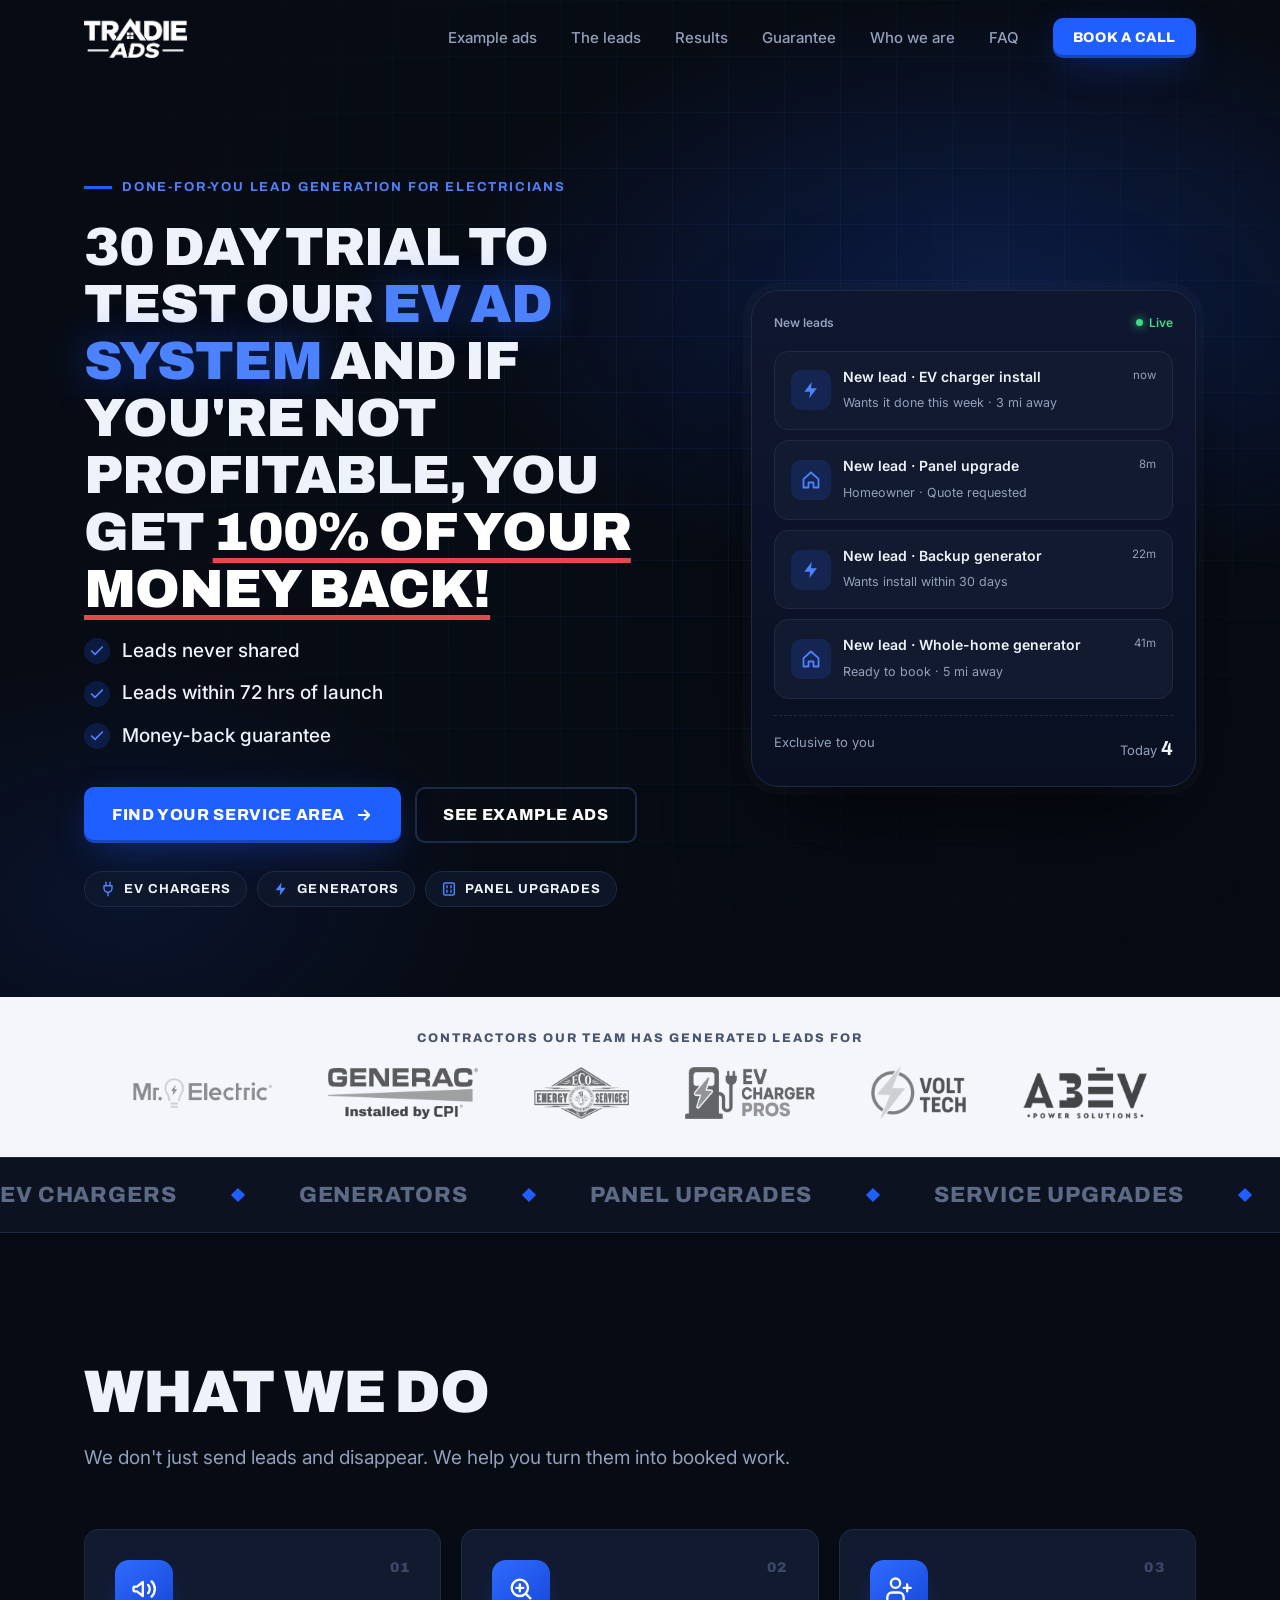
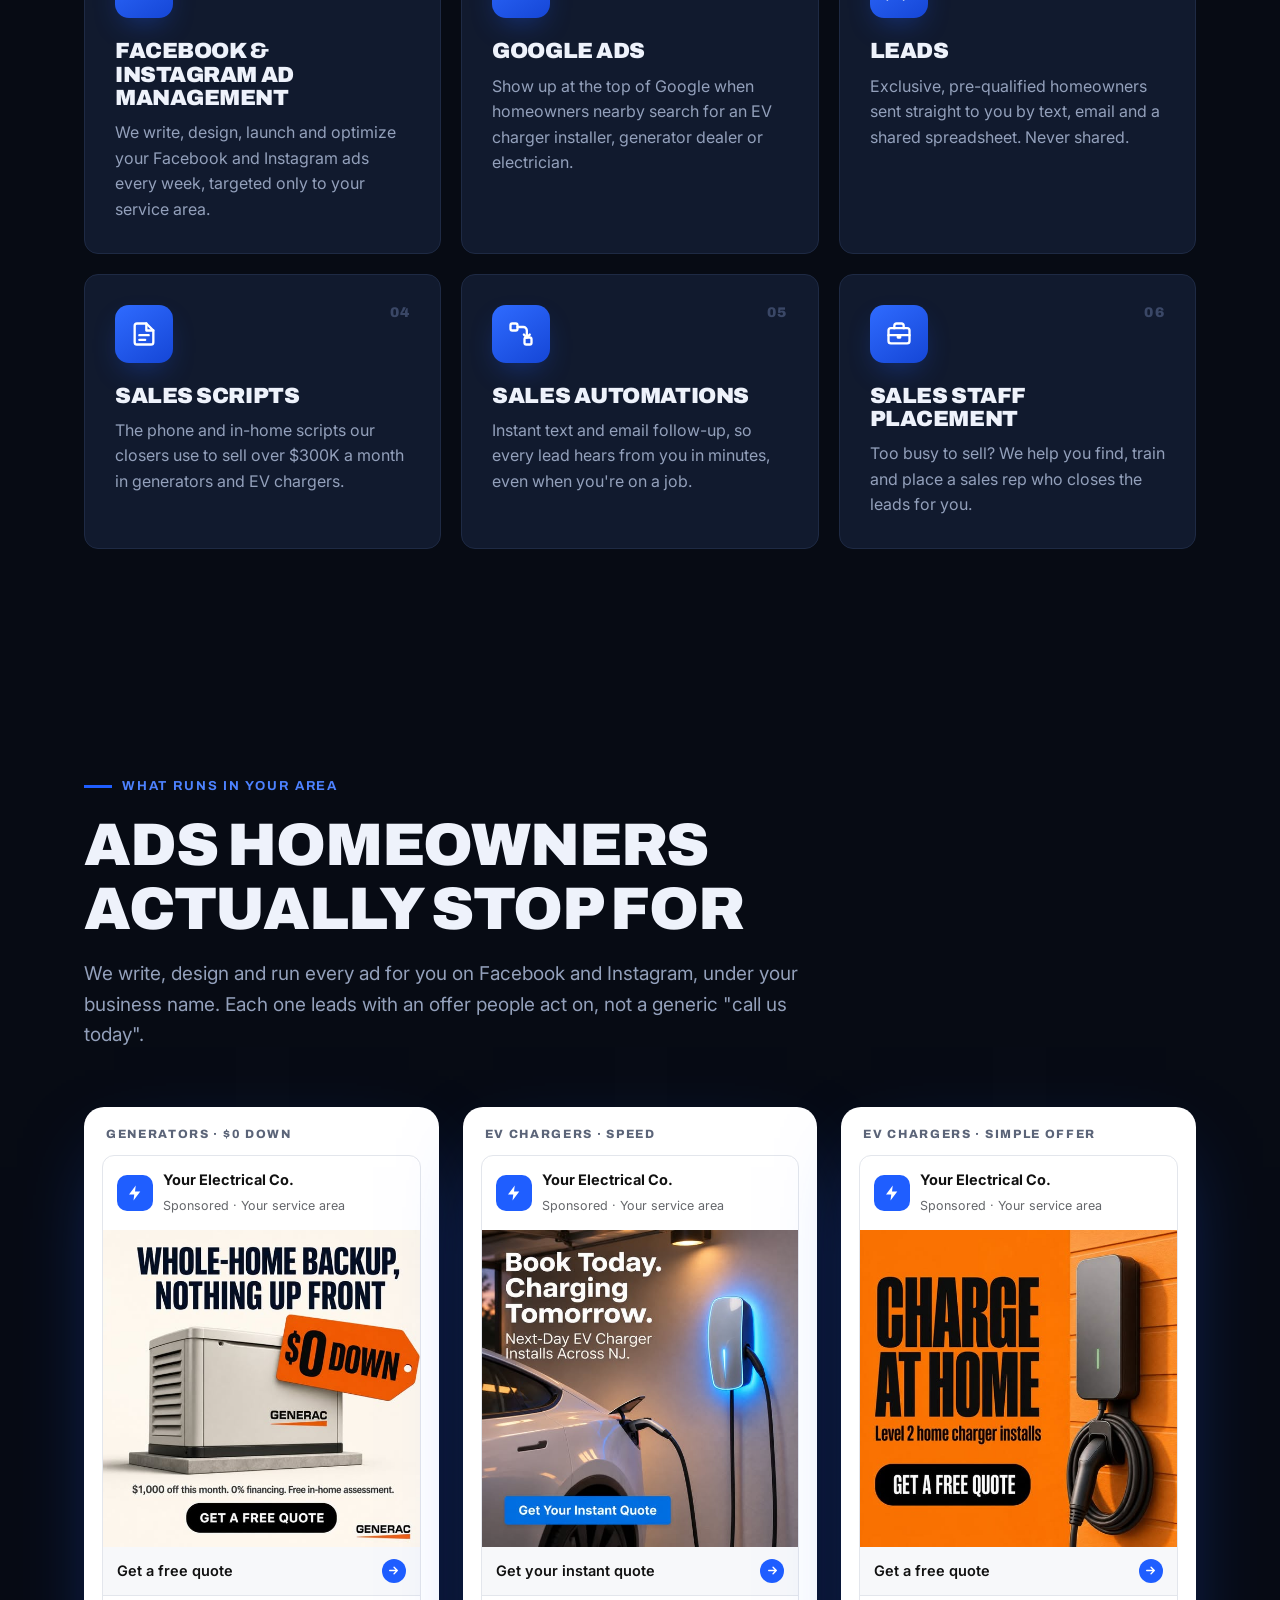
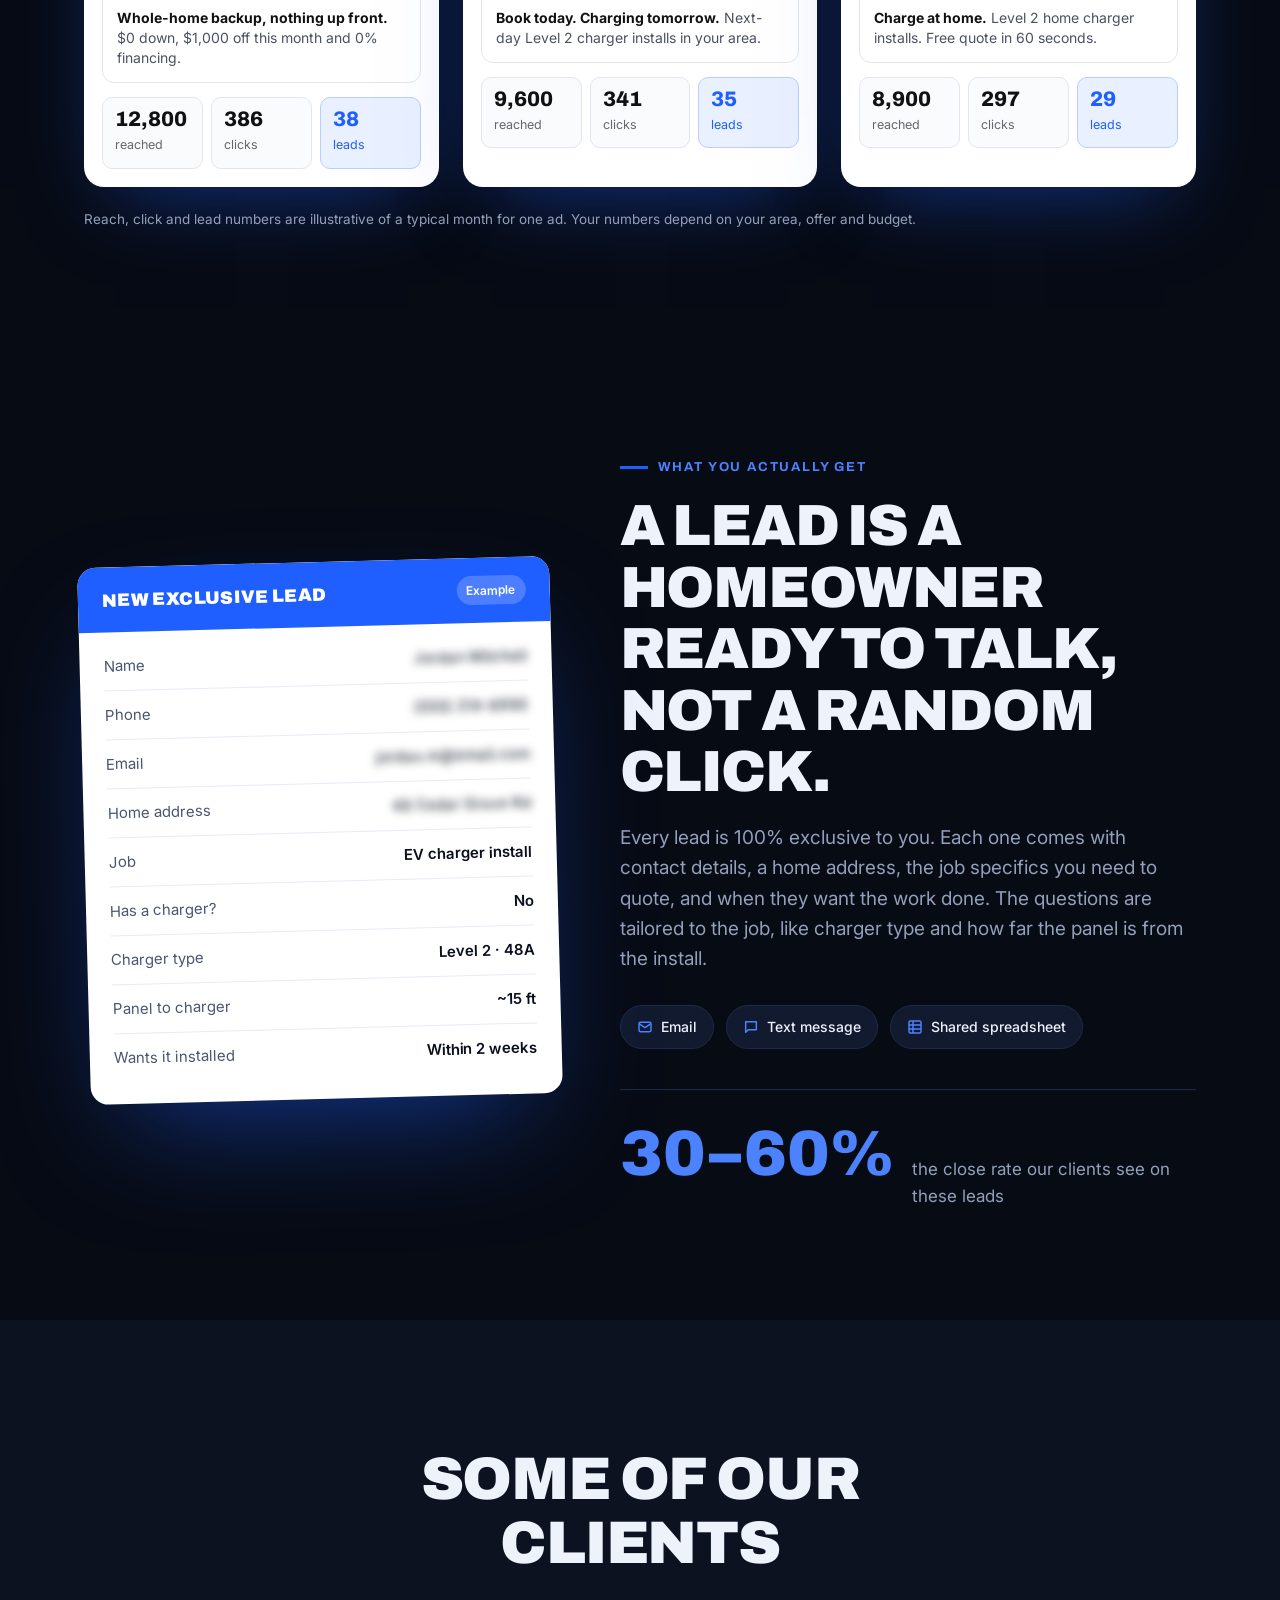
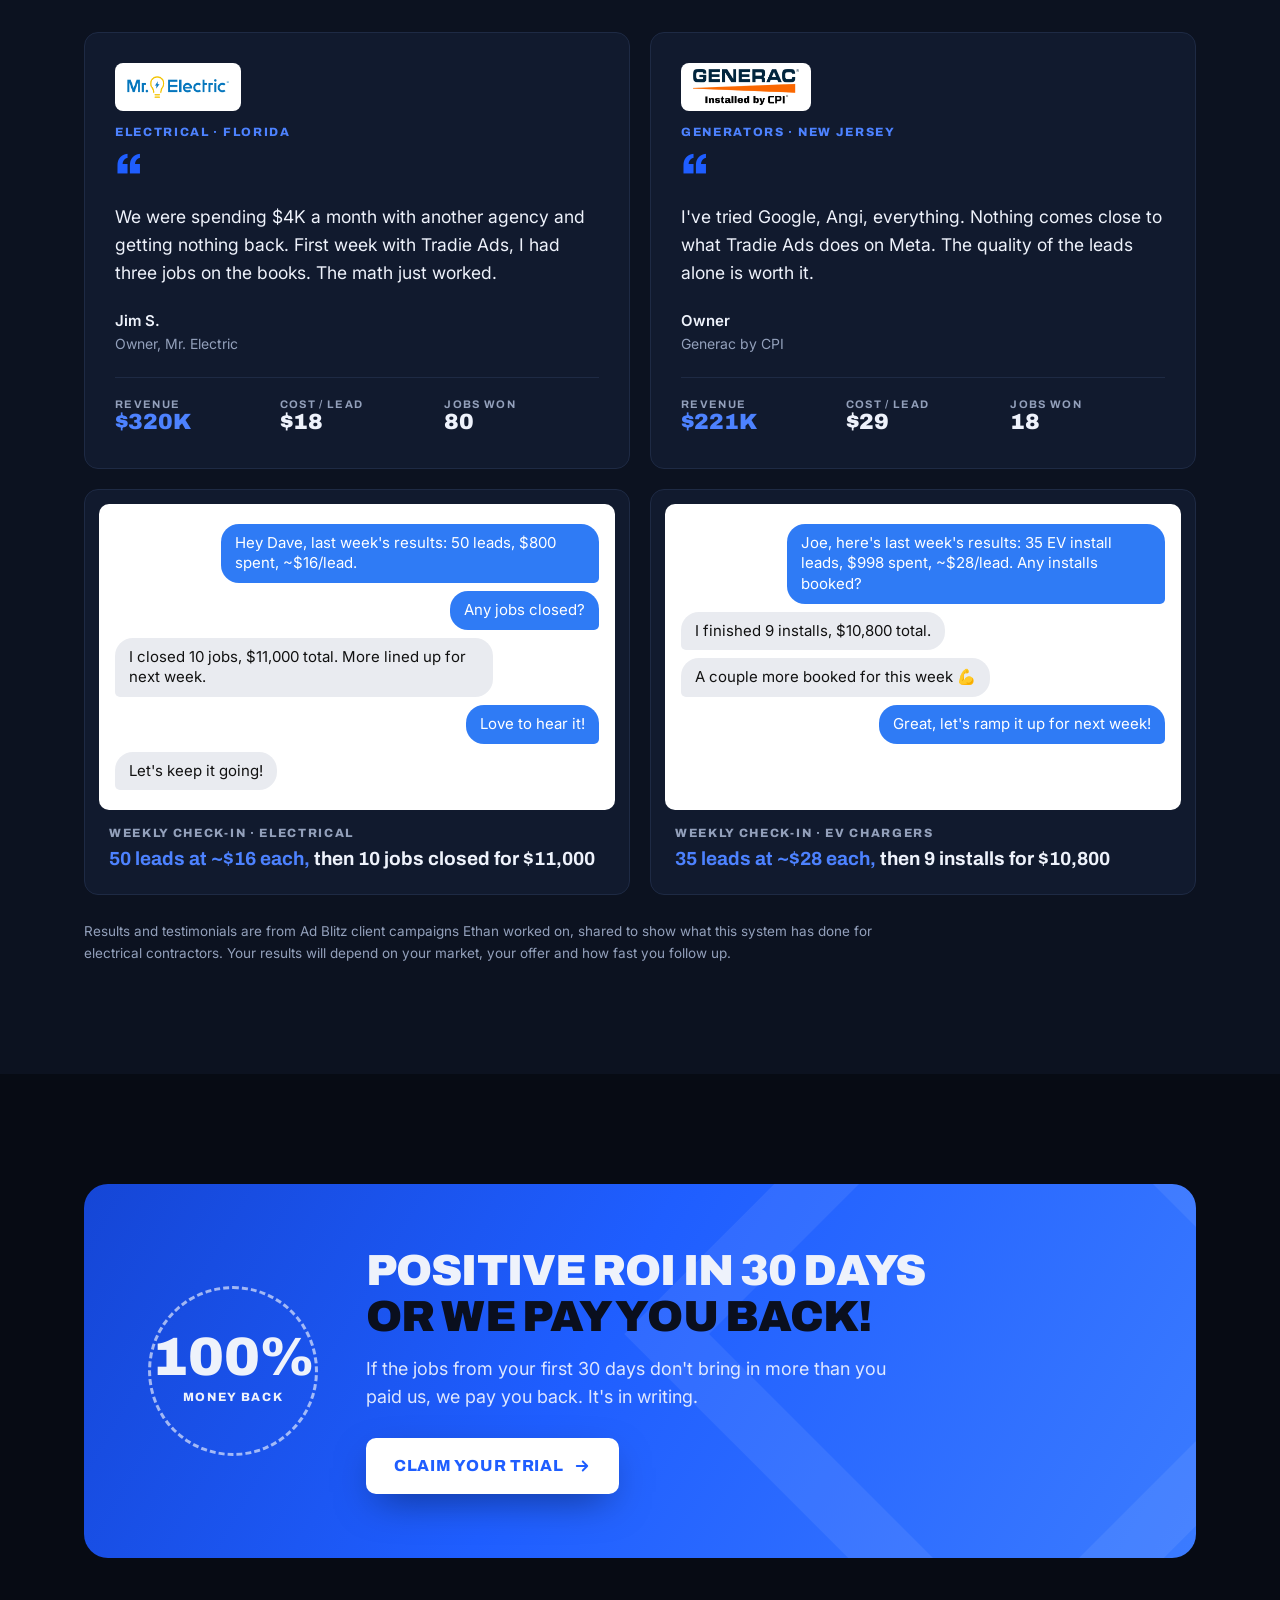
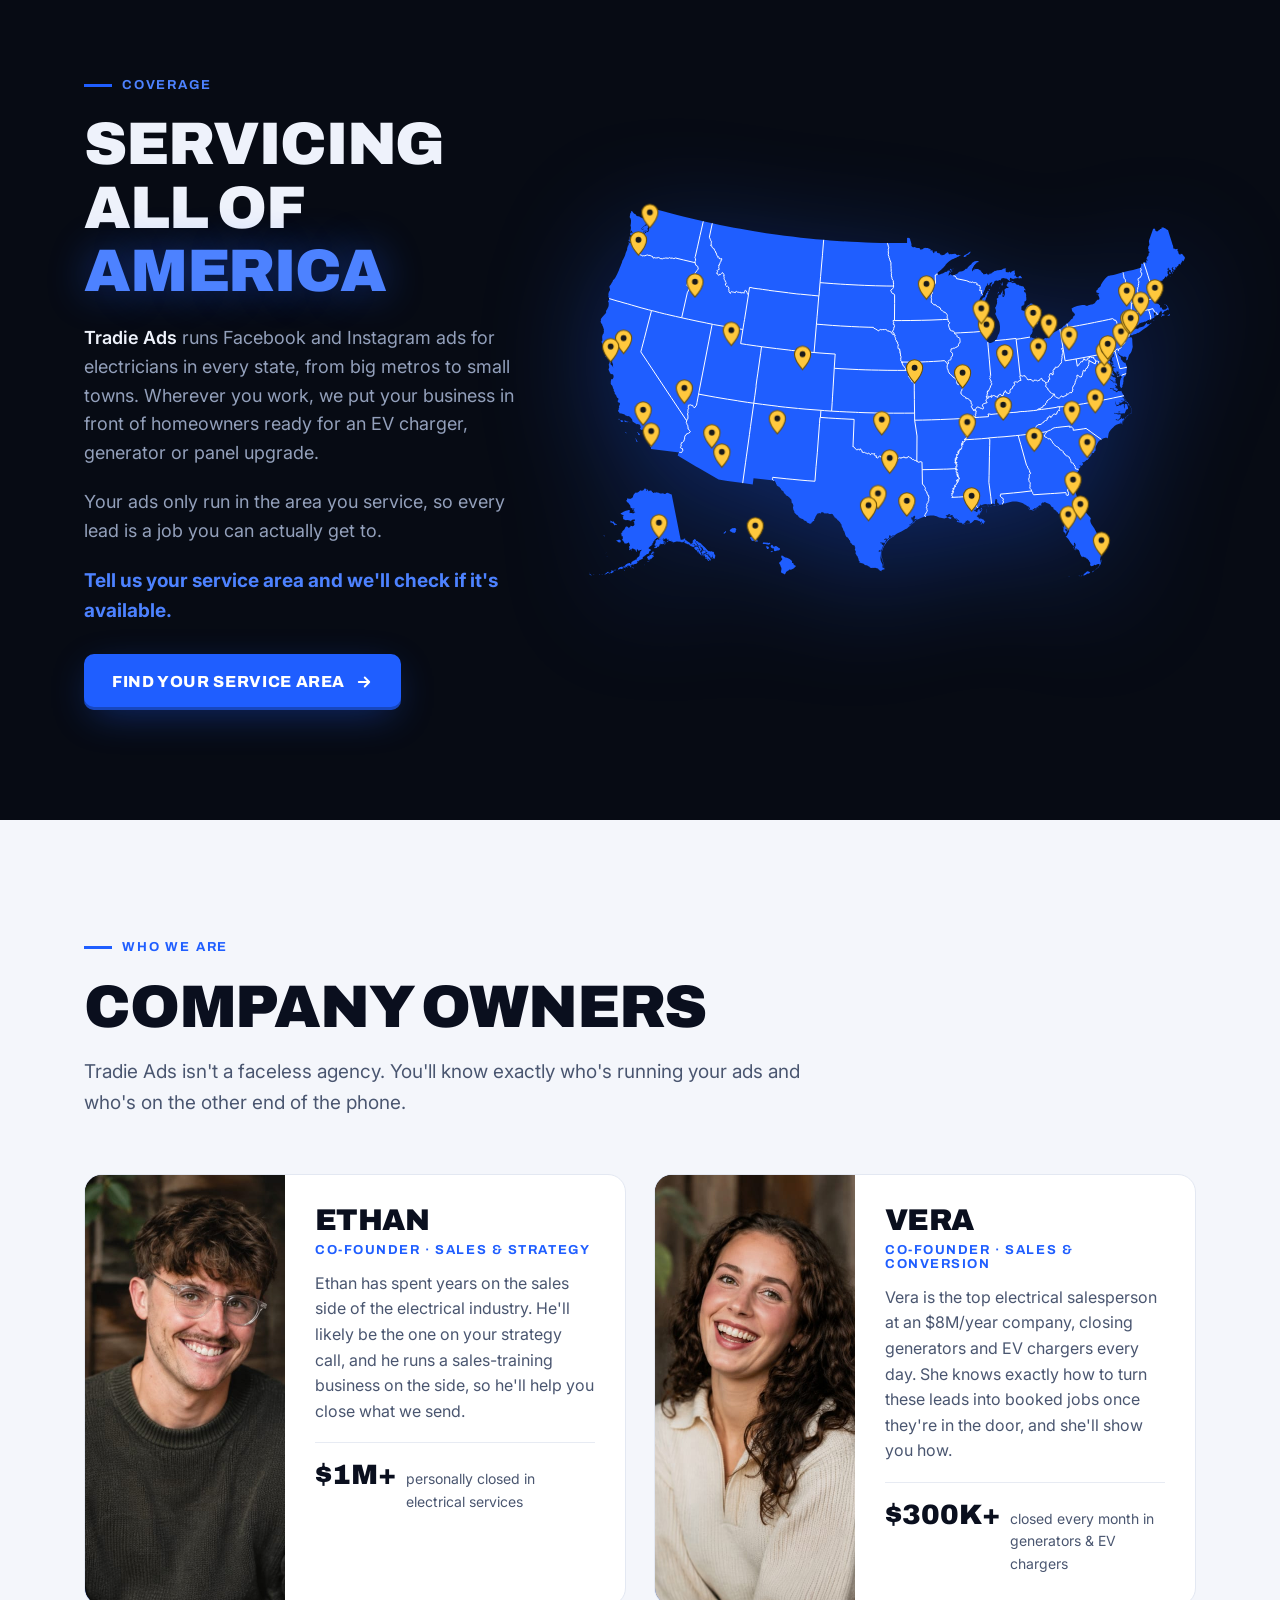
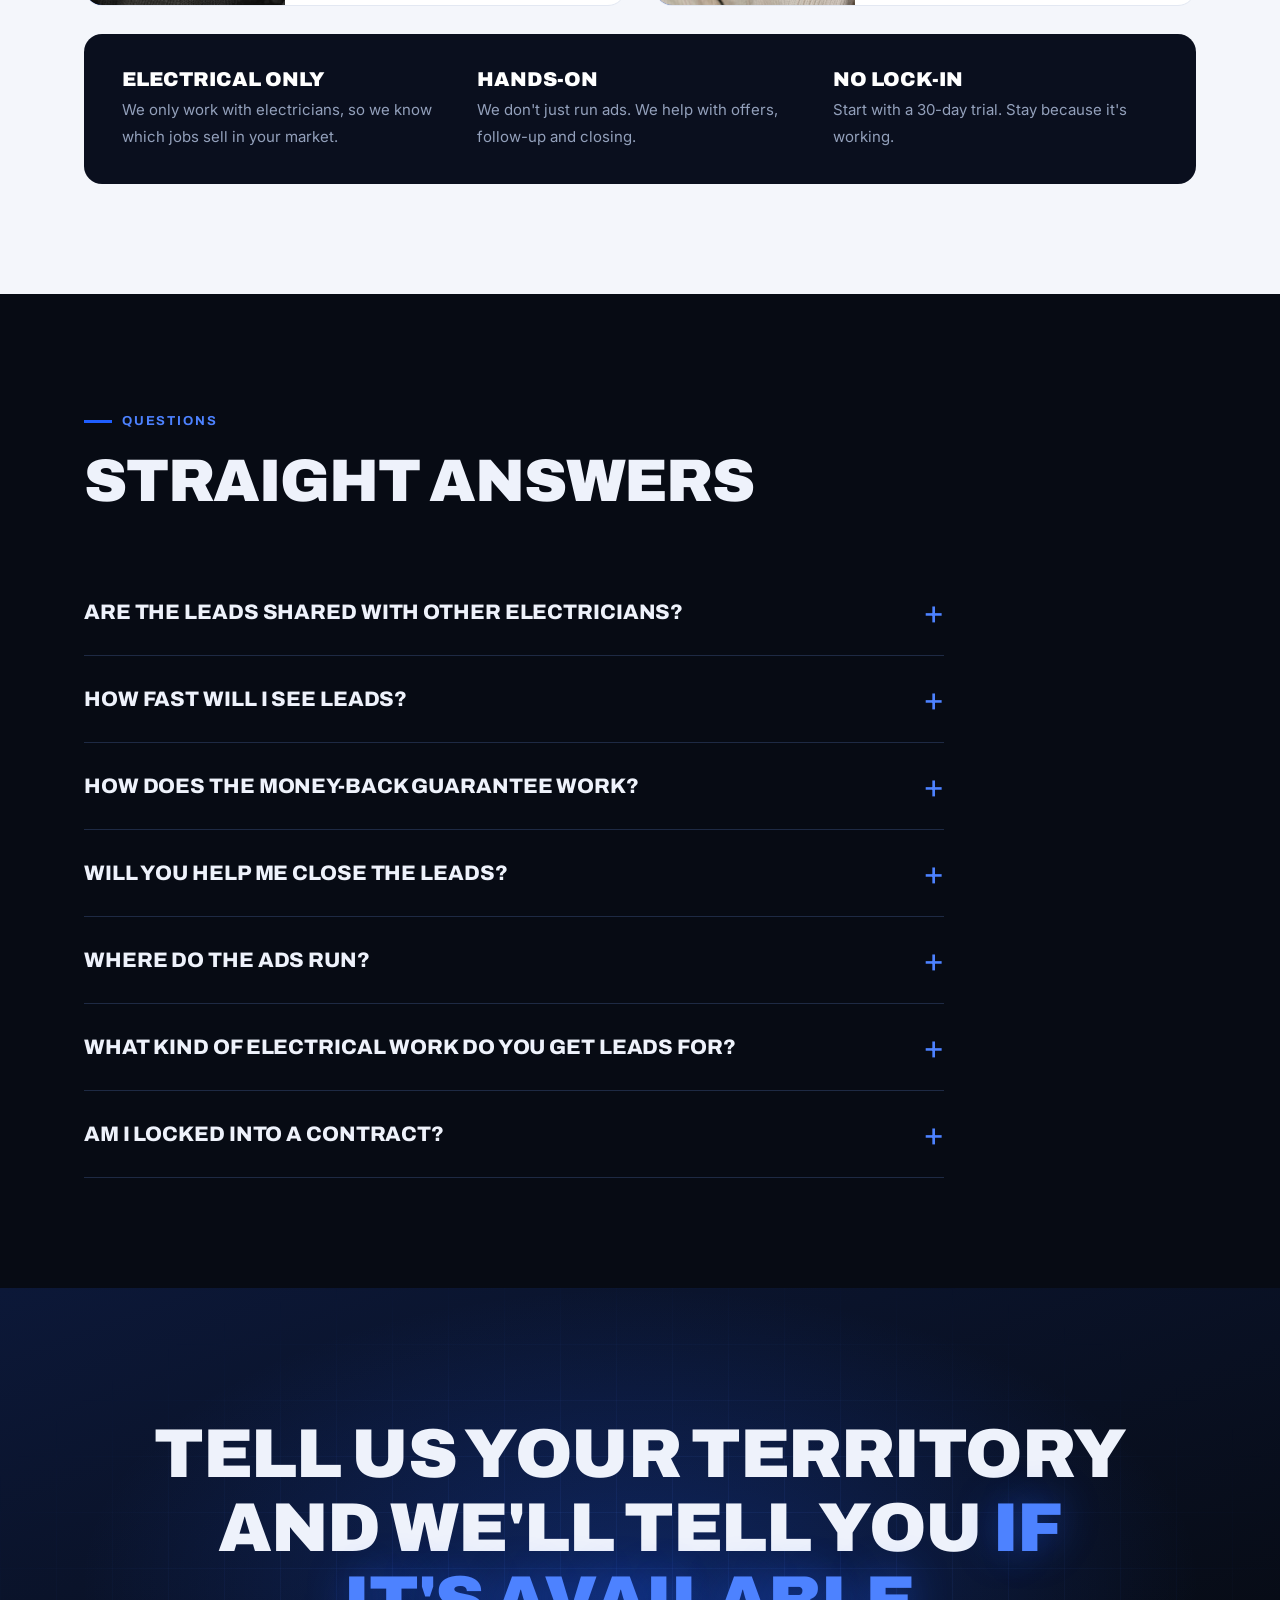
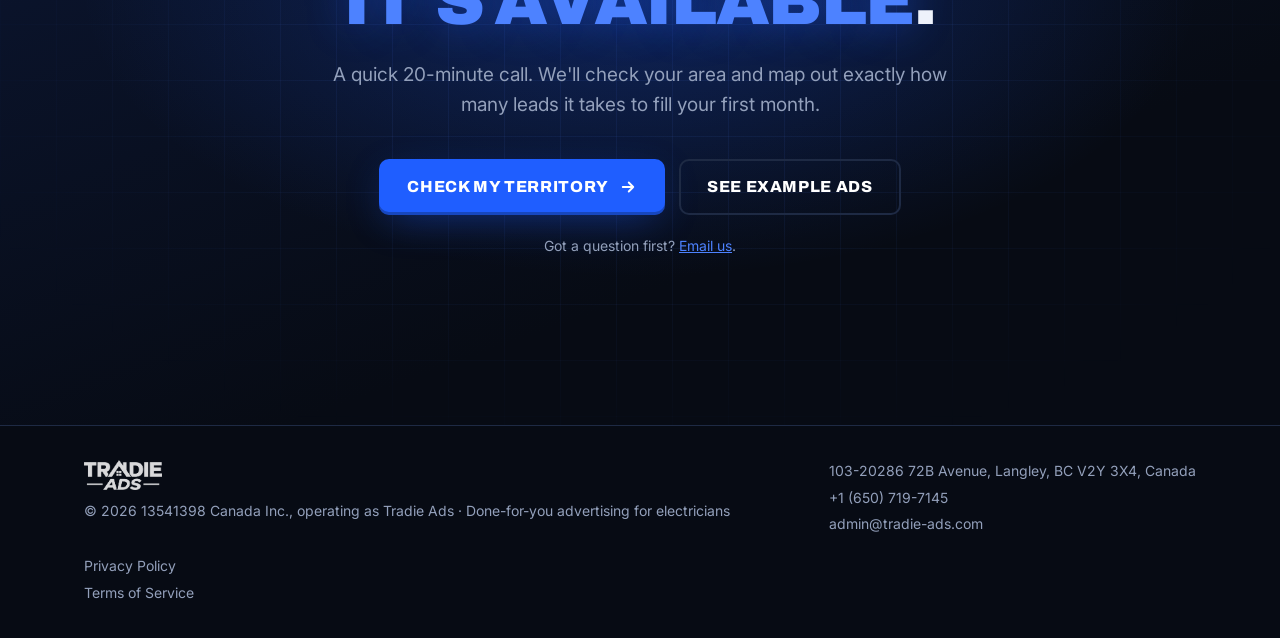
==== commit c4eedb5e: "Hero: remove 'actually in the market to buy' subline Co-Authored-By: Claude Opus 5.5 <noreply@anthro" ====
--- a/index.html
+++ b/index.html
@@ -629,7 +629,6 @@
     <div>
       <span class="eyebrow">Done-for-you lead generation for electricians</span>
       <h1>30 day trial to test our <span class="hl">EV ad system</span> and if you're not profitable, you get <span class="ul-red">100% of your money back!</span></h1>
-      <p class="sub">(And yes, they're <em>actually in the market to buy!</em>)</p>
       <ul class="points">
         <li><svg><use href="#i-check"/></svg>Leads never shared</li>
         <li><svg><use href="#i-check"/></svg>Leads within 72 hrs of launch</li>
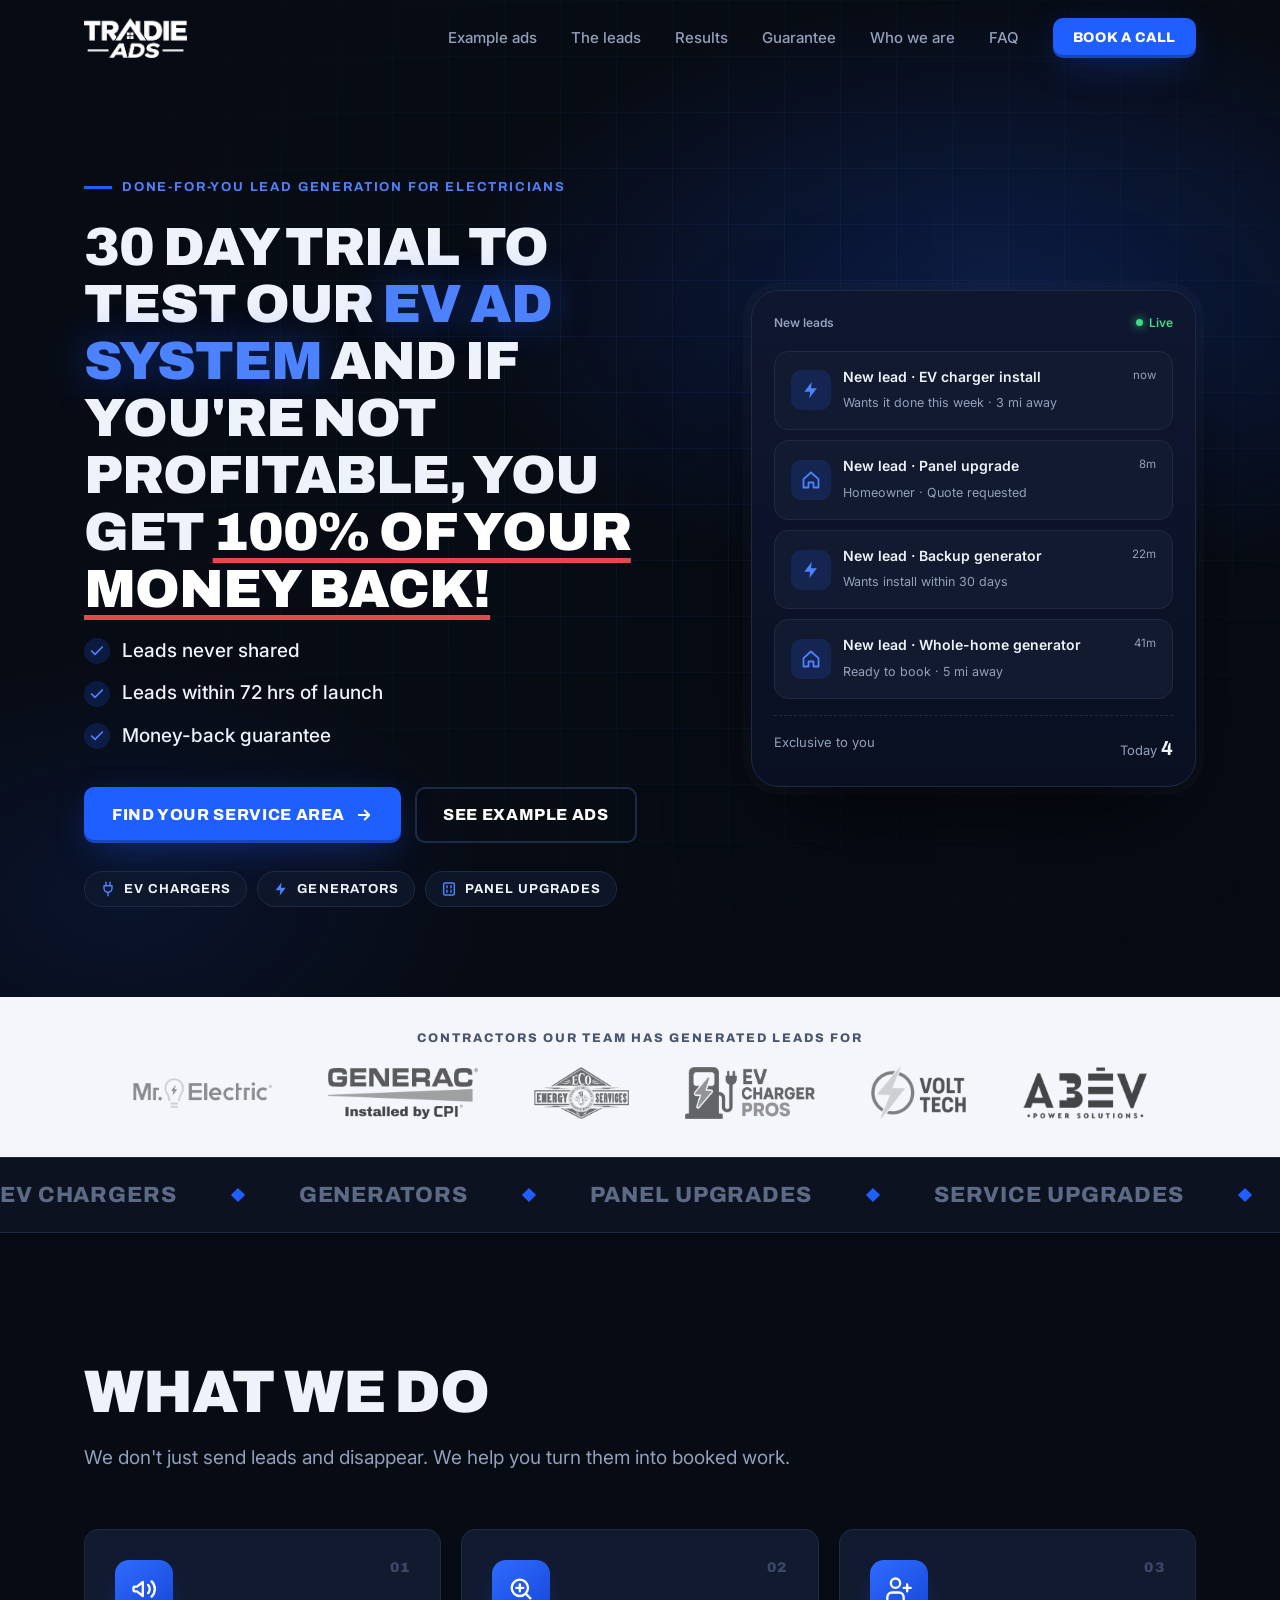
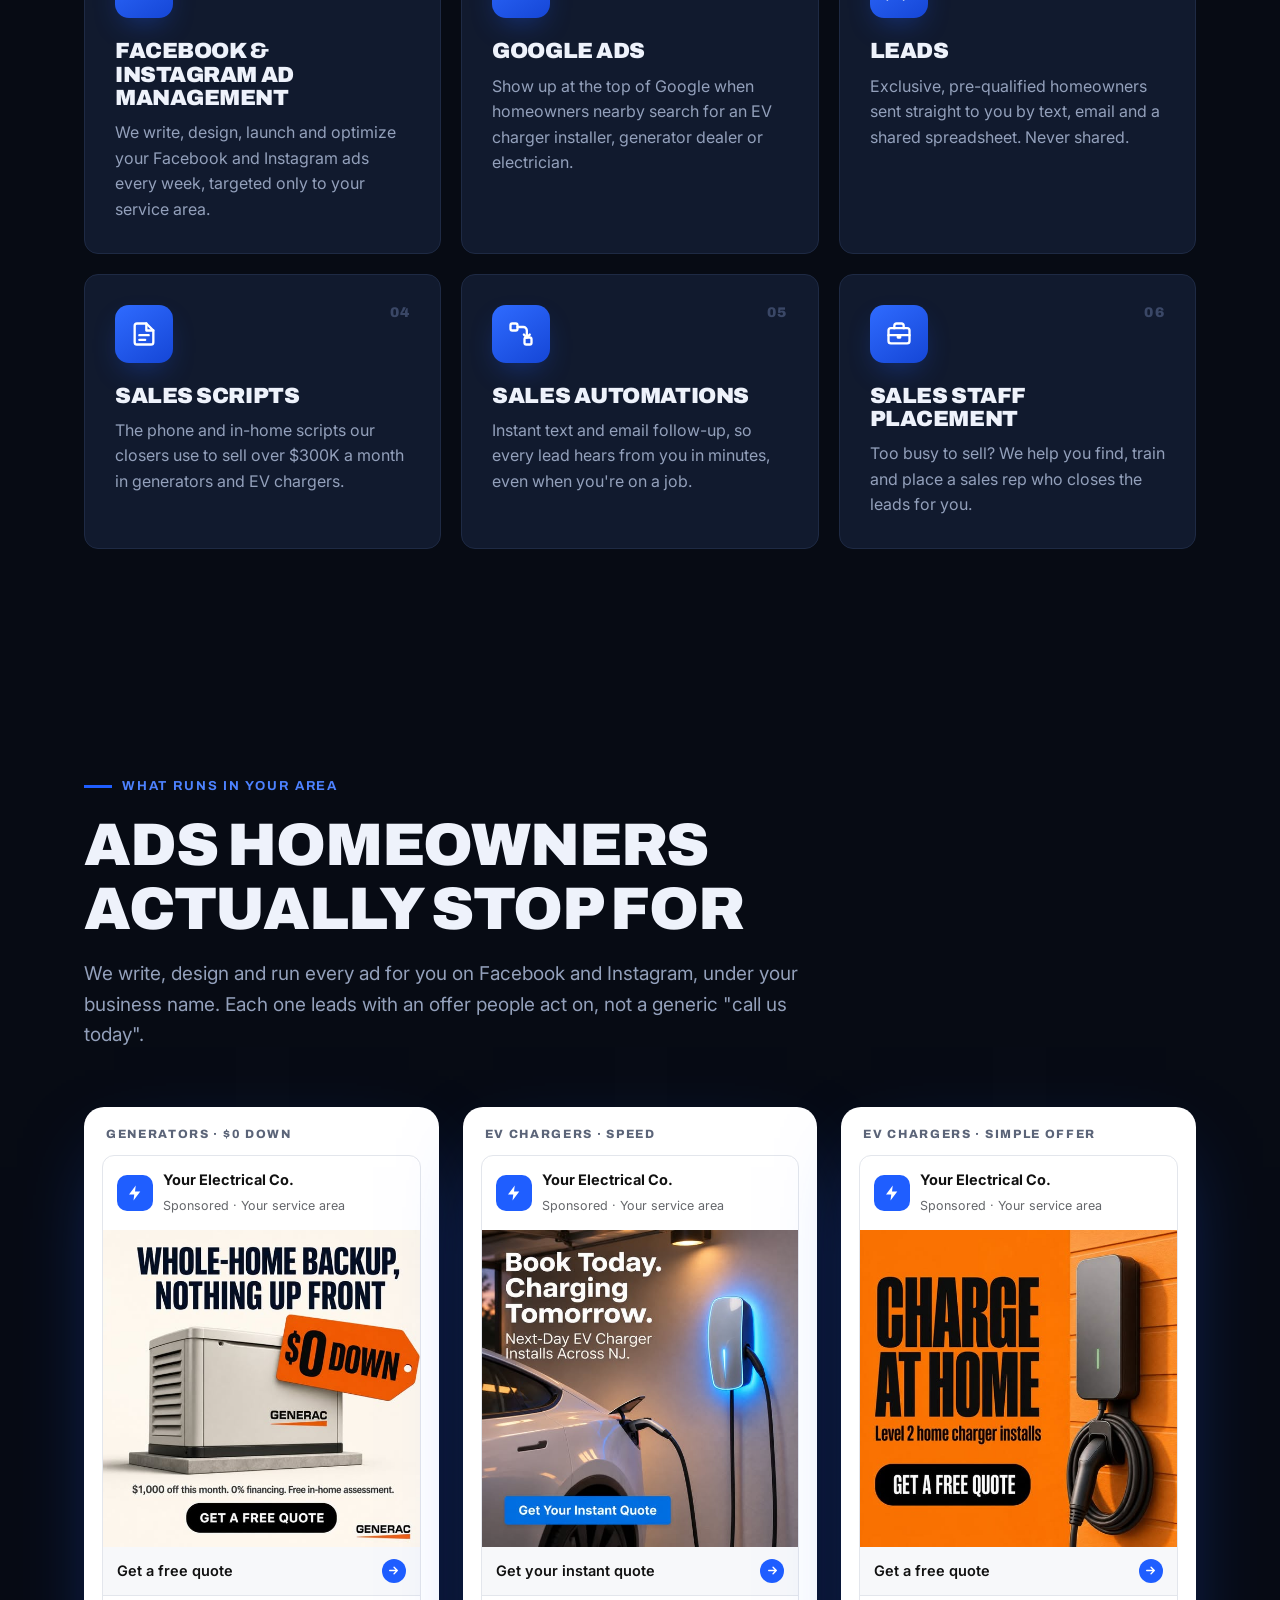
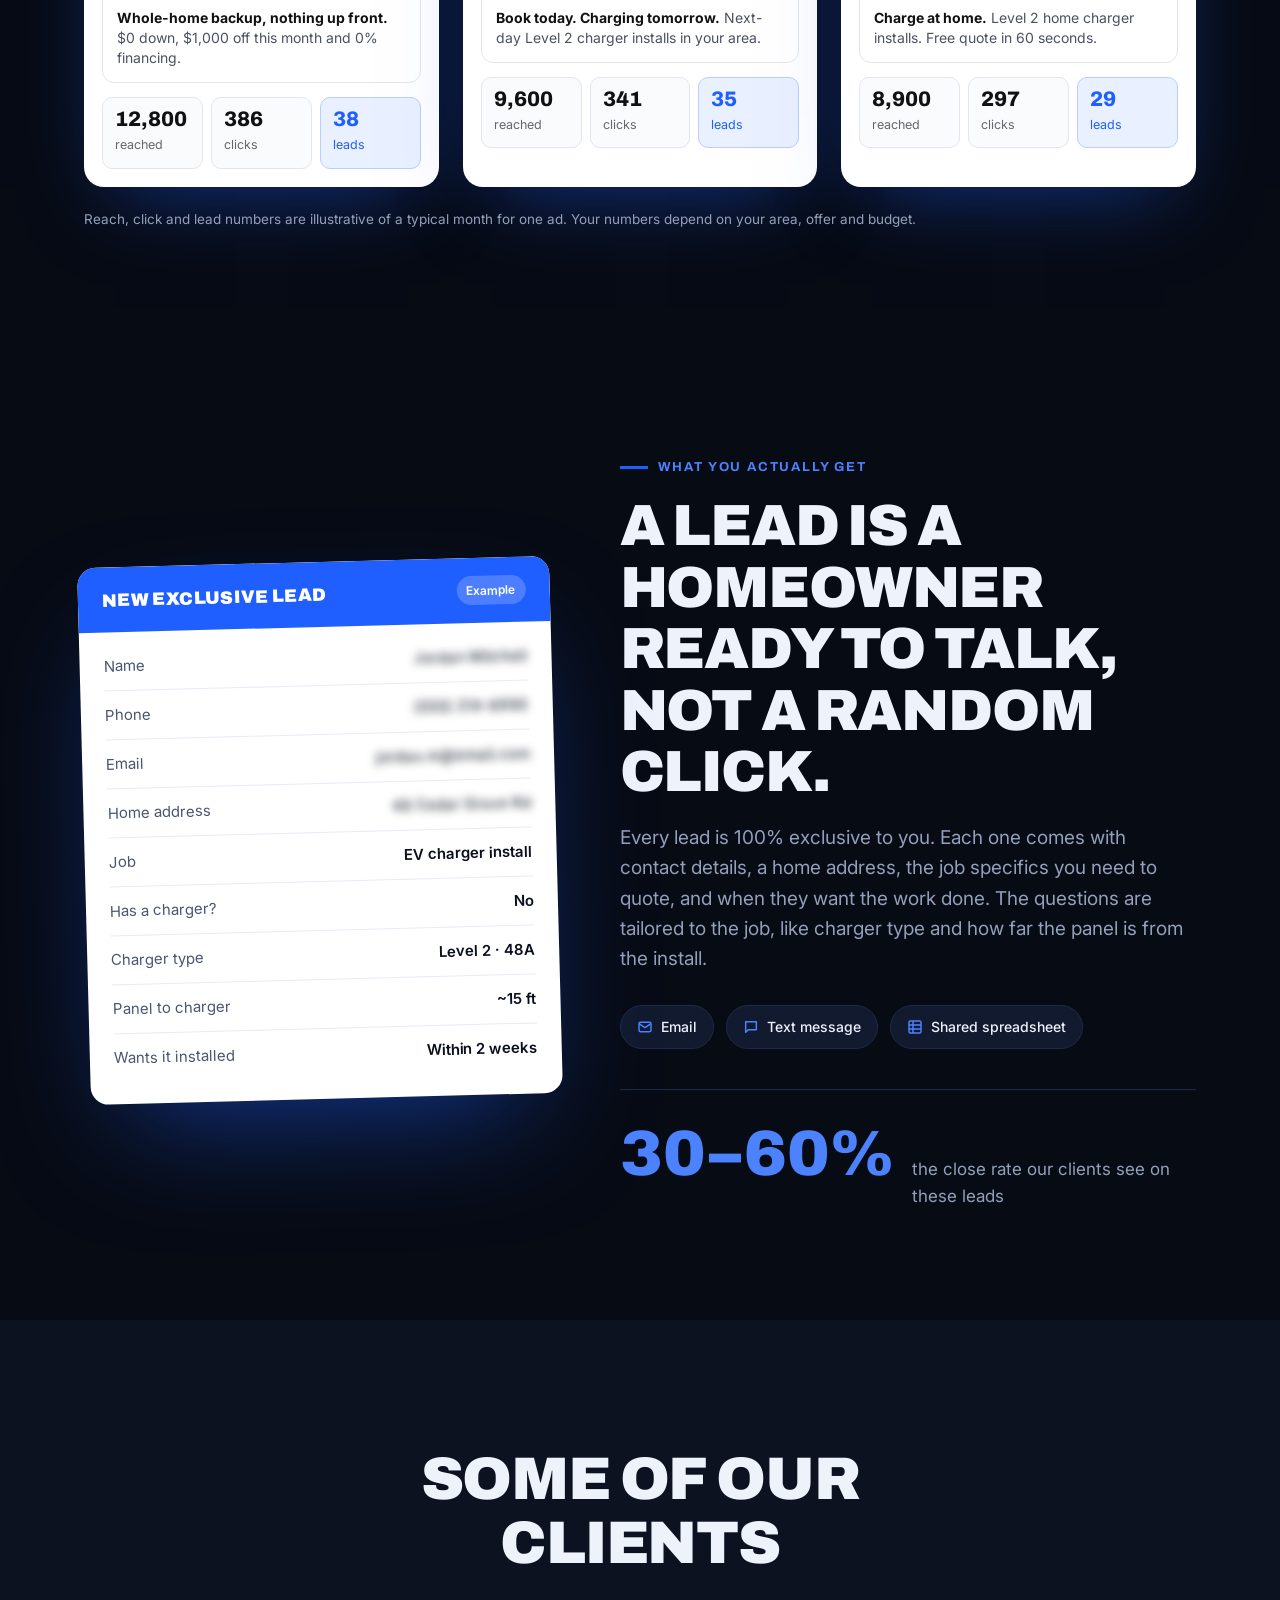
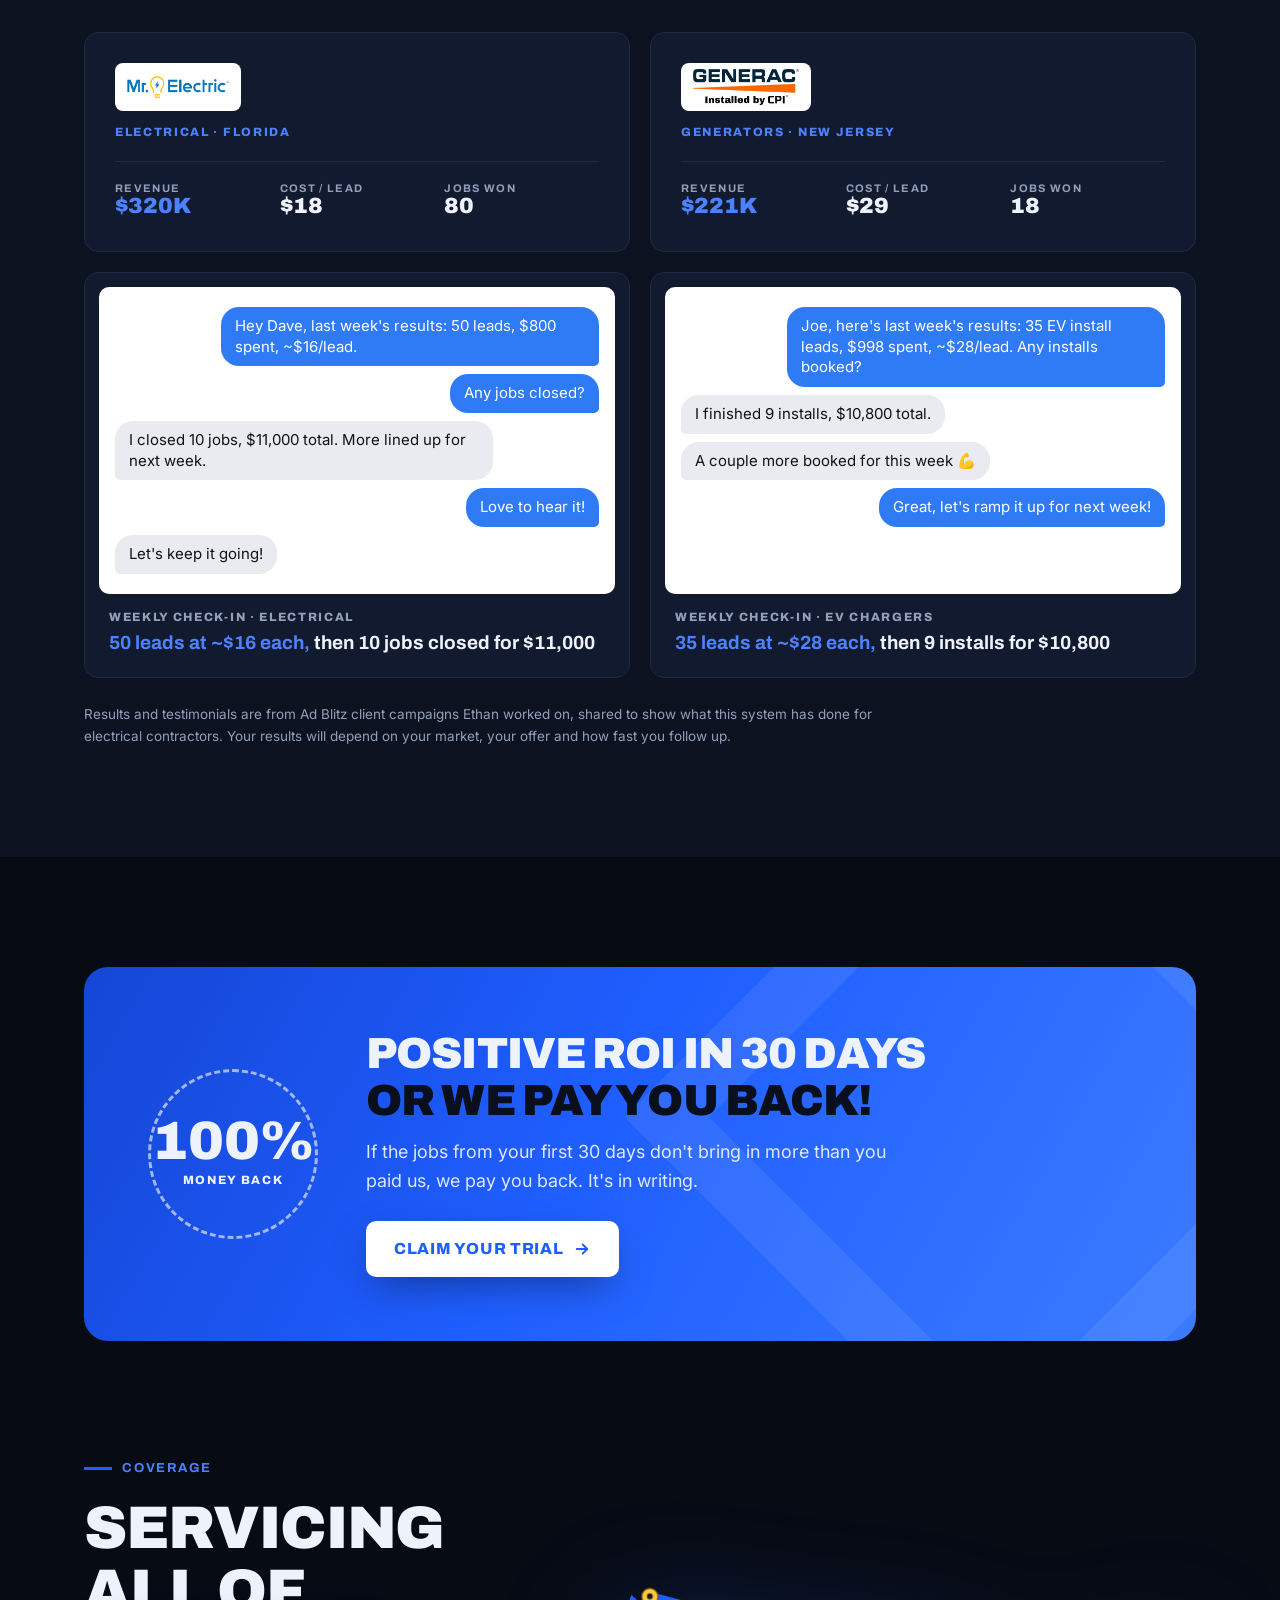
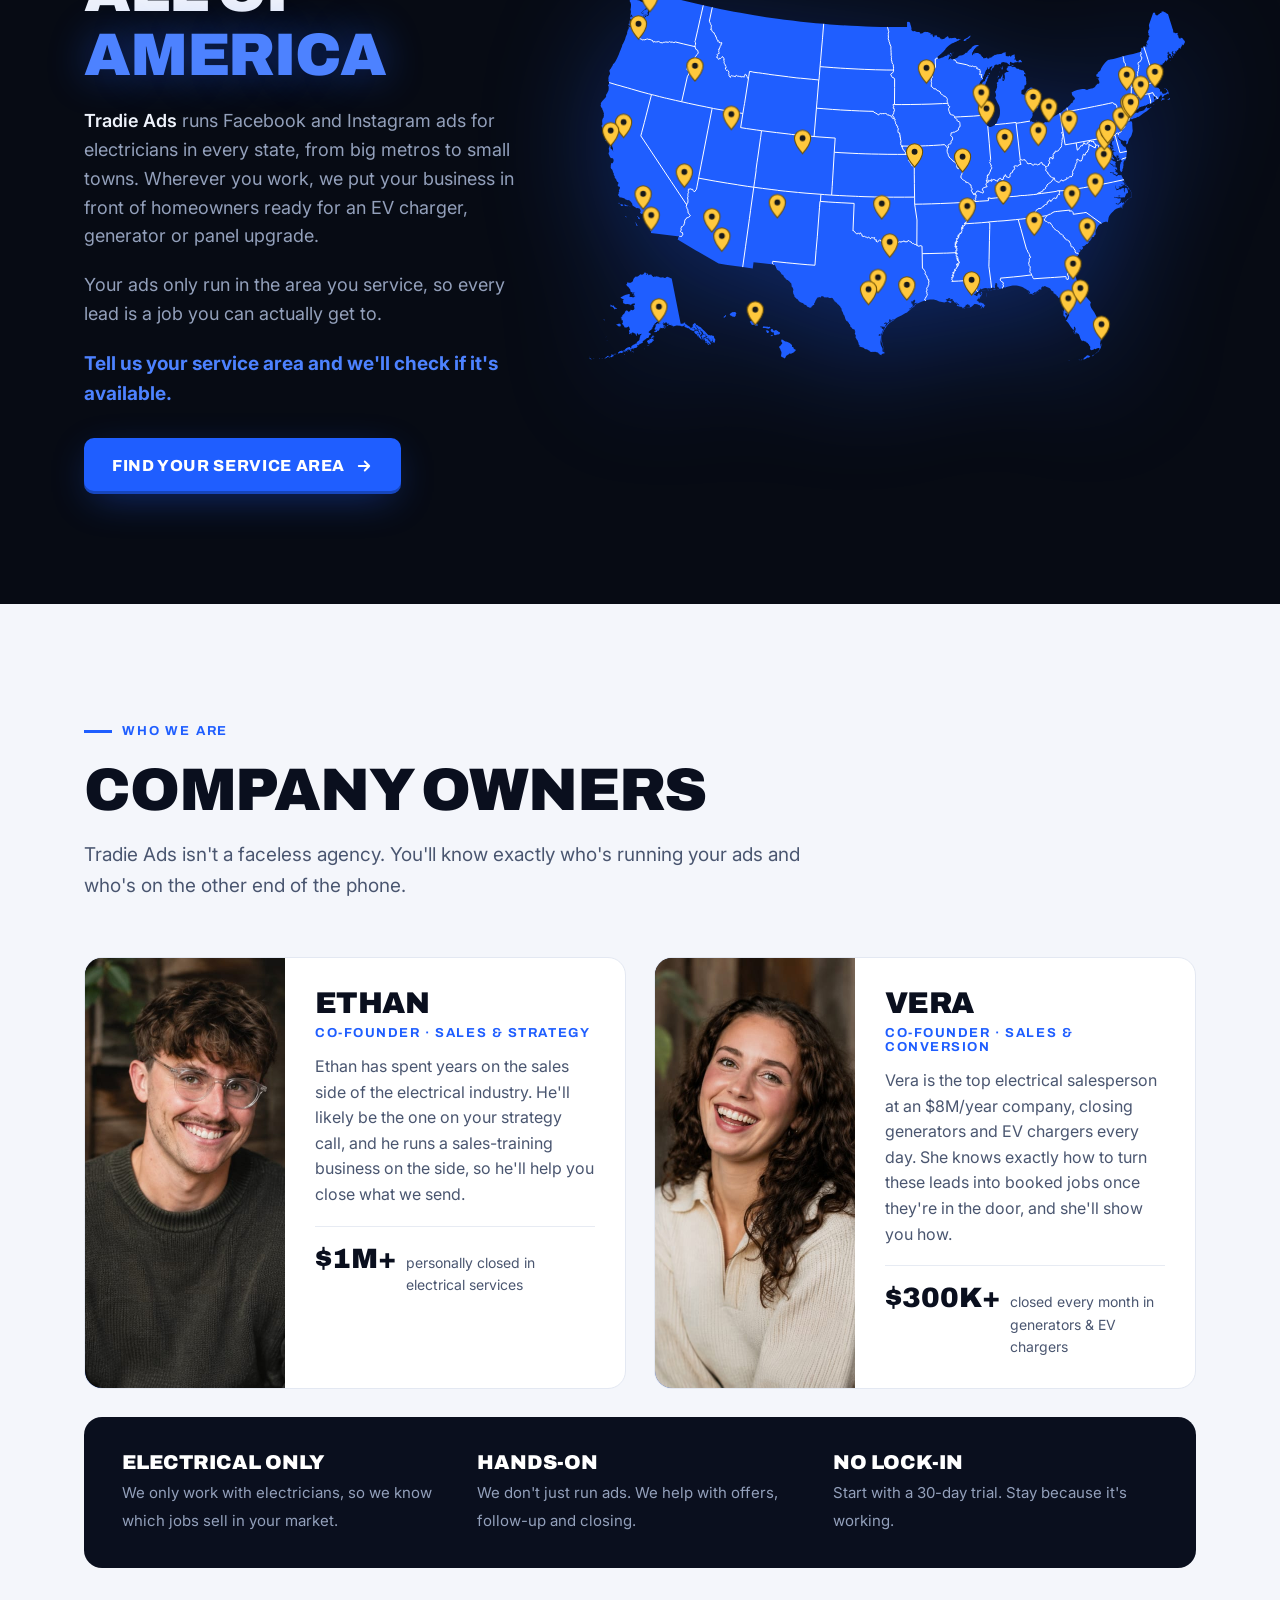
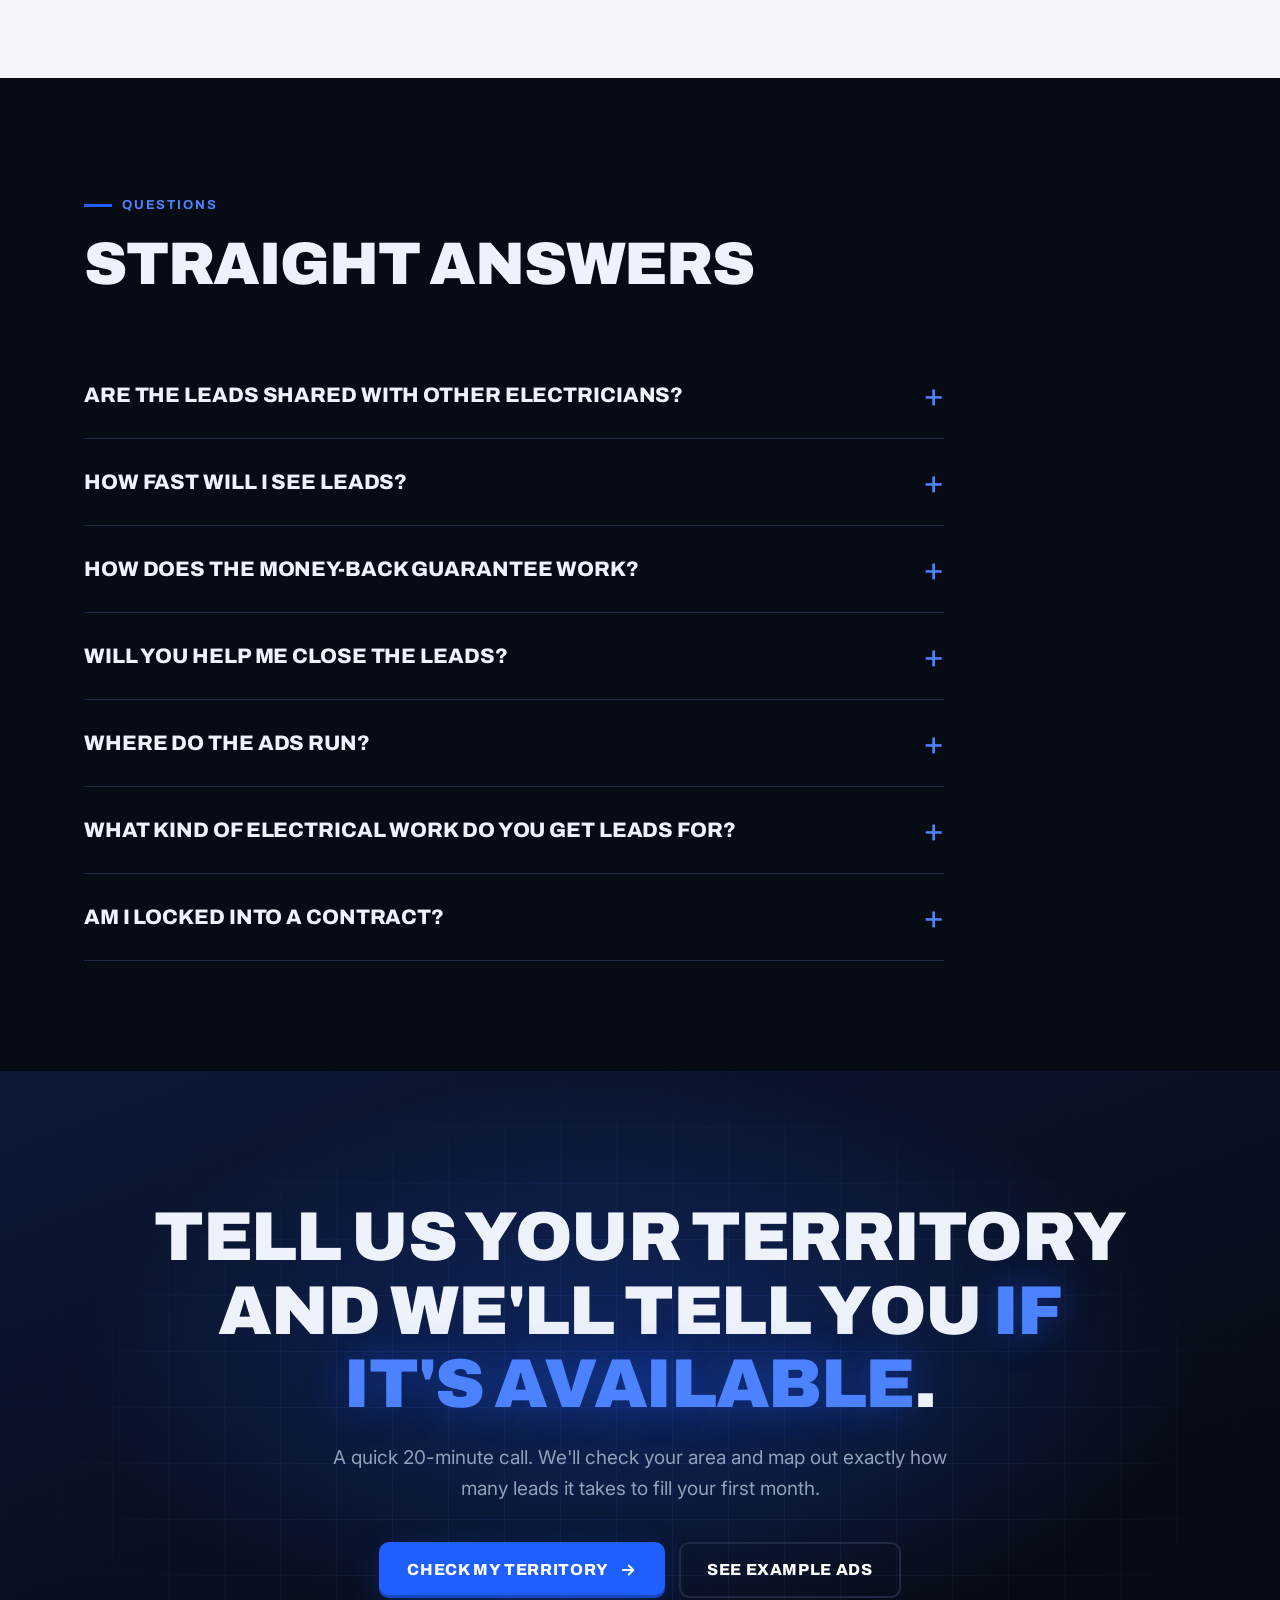
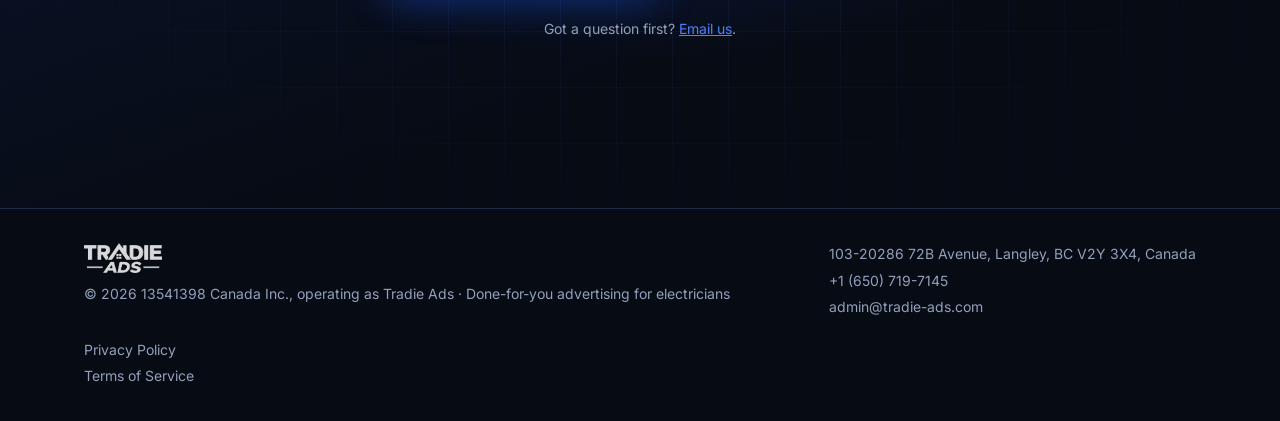
==== commit 2c3beb62: "Results: remove written testimonial quotes, keep logos and numbers Co-Authored-By: Claude Opus 5.5 <" ====
--- a/index.html
+++ b/index.html
@@ -830,8 +830,6 @@
     <div class="quotes">
       <figure class="quote reveal">
         <div class="top"><span class="badge"><img class="wide" src="assets/logos/mr-electric.png" alt="Mr. Electric"></span><span class="tag">Electrical · Florida</span></div>
-        <blockquote>We were spending $4K a month with another agency and getting nothing back. First week with Tradie Ads, I had three jobs on the books. The math just worked.</blockquote>
-        <cite>Jim S.<span>Owner, Mr. Electric</span></cite>
         <div class="nums">
           <div class="rev"><small>Revenue</small><b>$320K</b></div>
           <div><small>Cost / lead</small><b>$18</b></div>
@@ -840,8 +838,6 @@
       </figure>
       <figure class="quote reveal">
         <div class="top"><span class="badge"><img src="assets/logos/generac-by-cpi.png" alt="Generac, installed by CPI"></span><span class="tag">Generators · New Jersey</span></div>
-        <blockquote>I've tried Google, Angi, everything. Nothing comes close to what Tradie Ads does on Meta. The quality of the leads alone is worth it.</blockquote>
-        <cite>Owner<span>Generac by CPI</span></cite>
         <div class="nums">
           <div class="rev"><small>Revenue</small><b>$221K</b></div>
           <div><small>Cost / lead</small><b>$29</b></div>
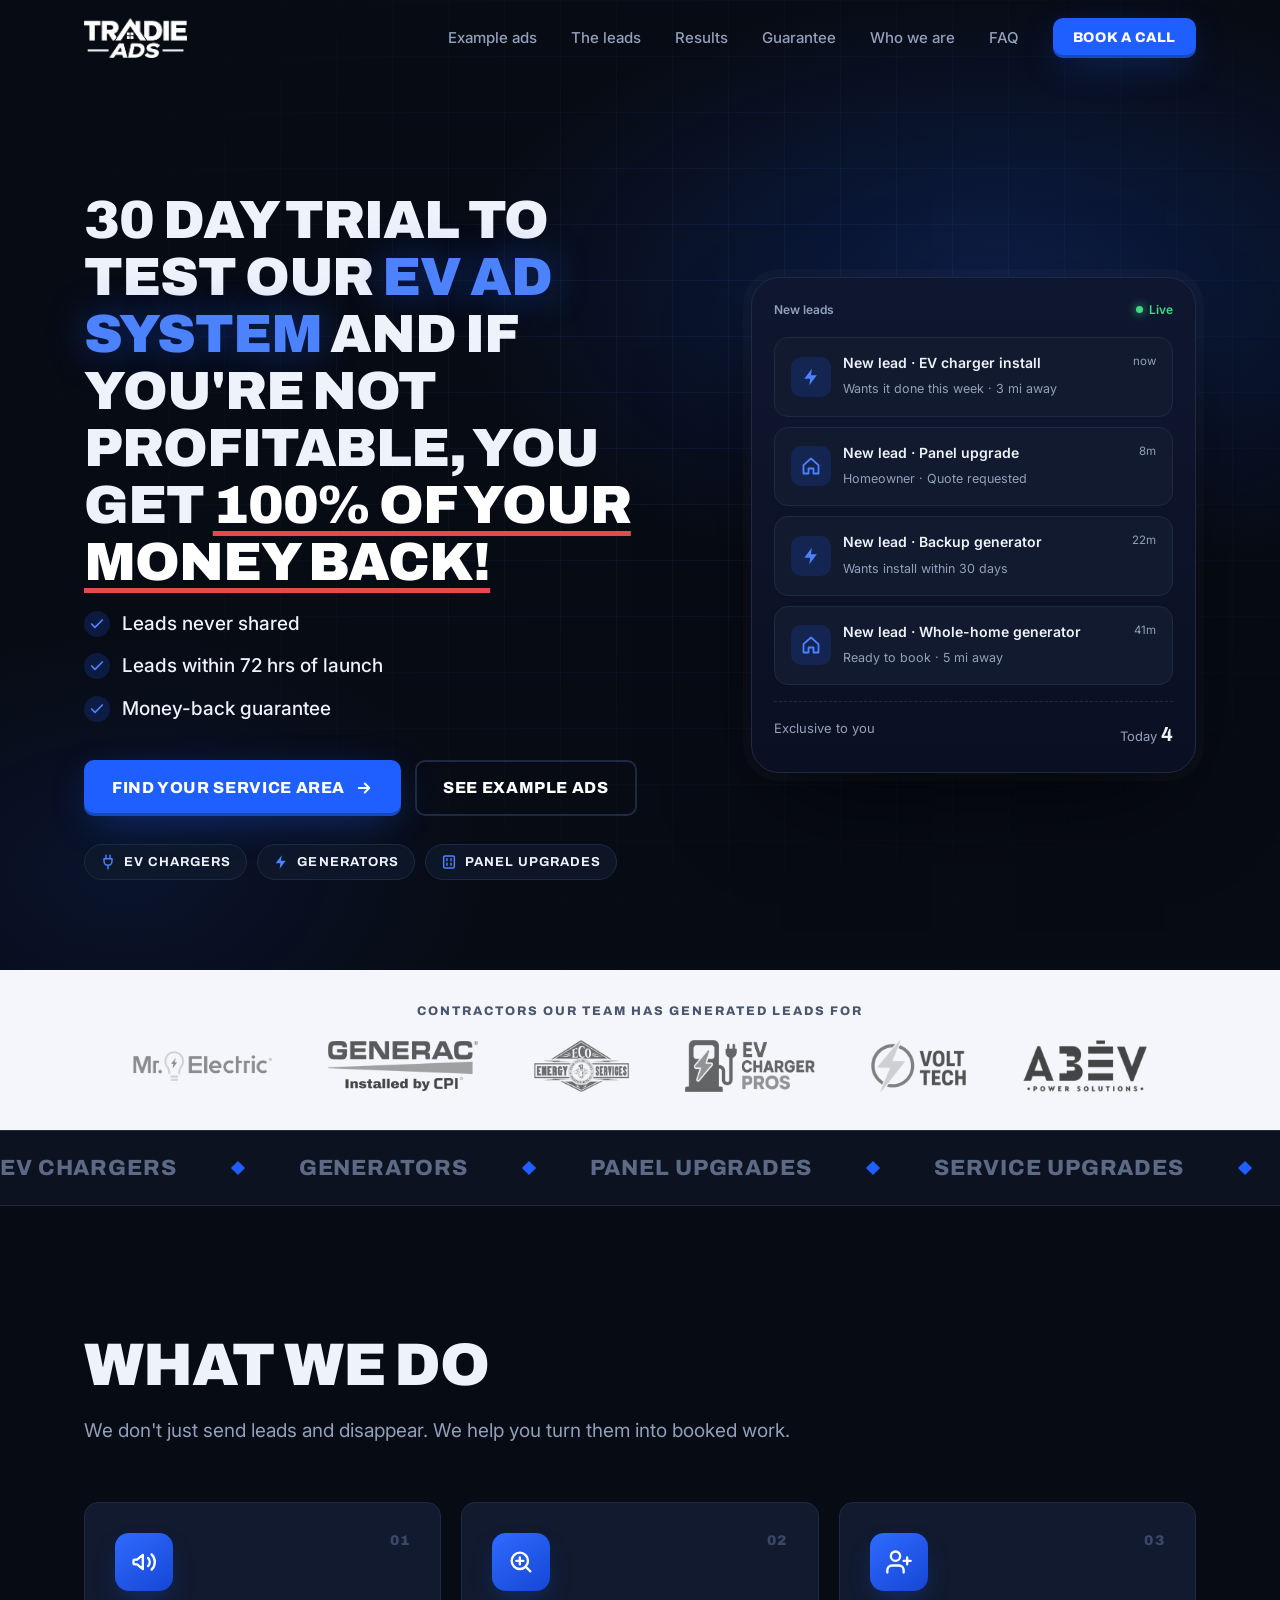
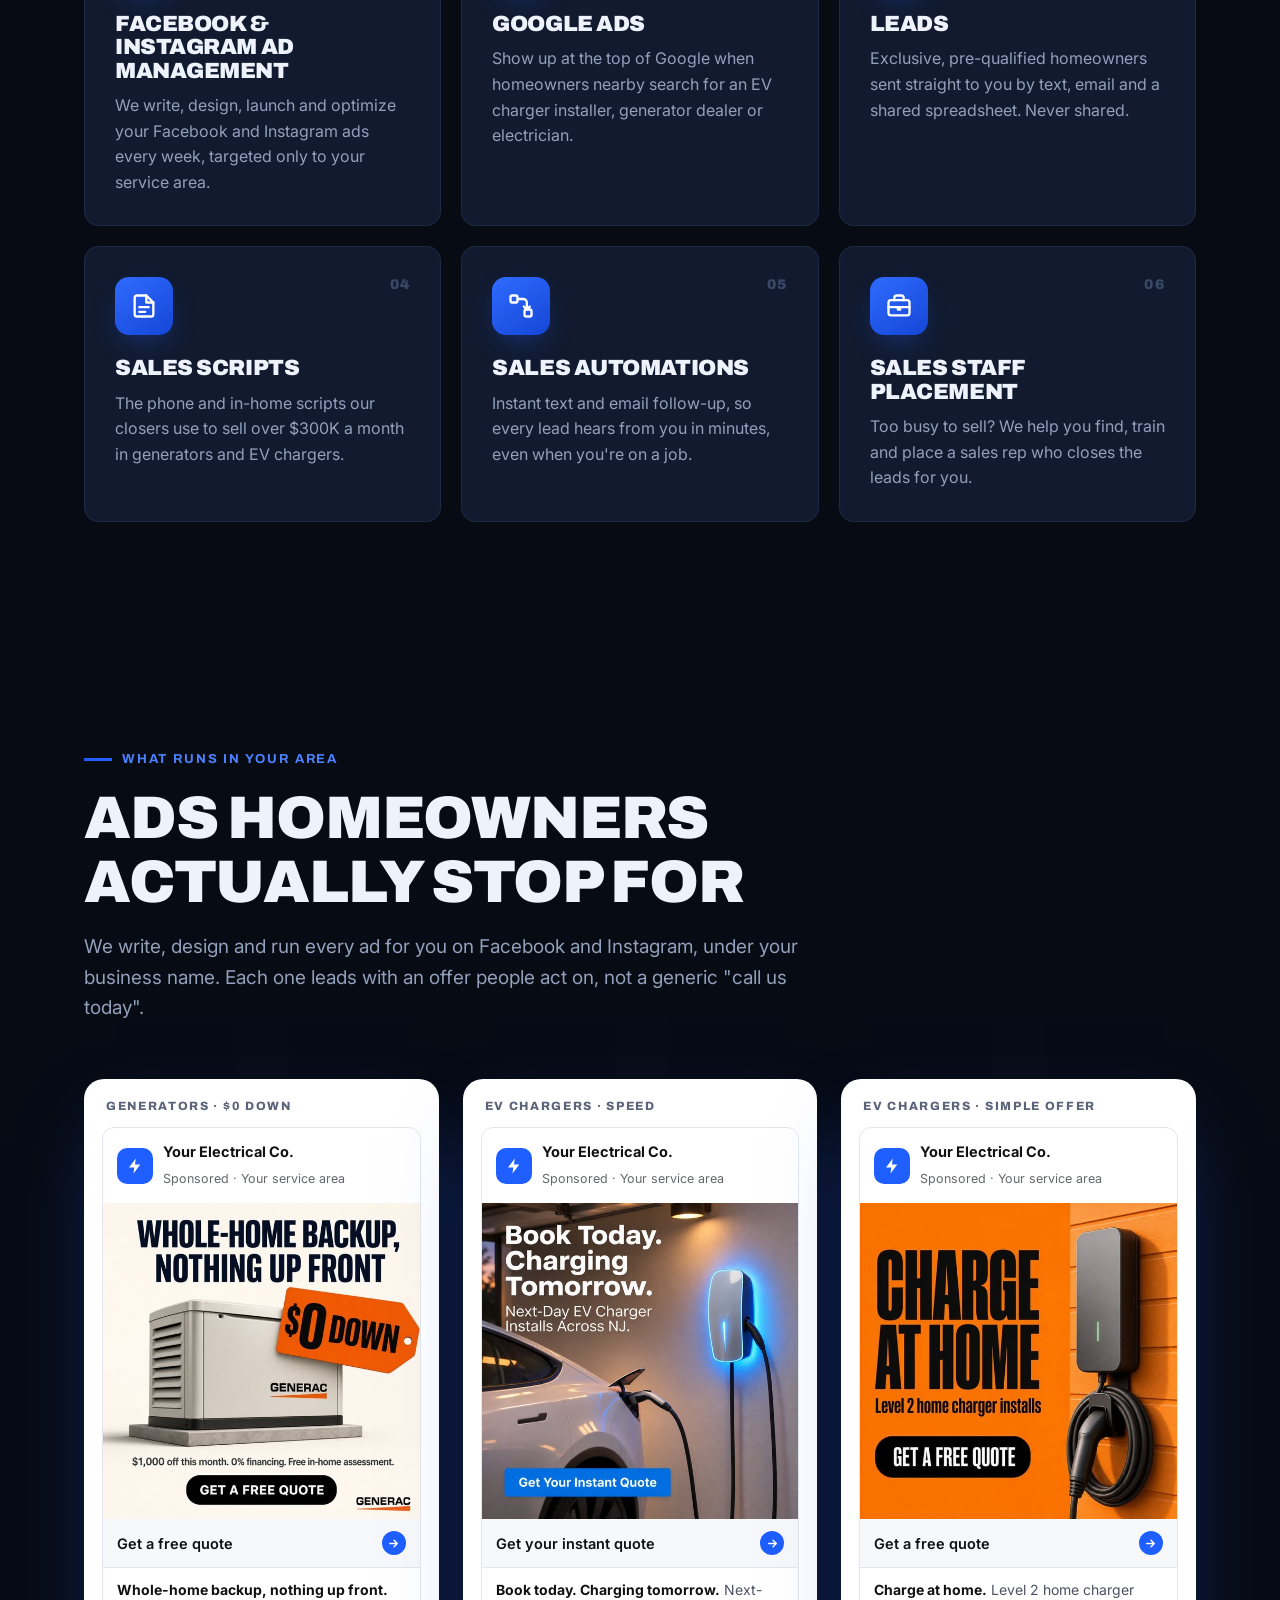
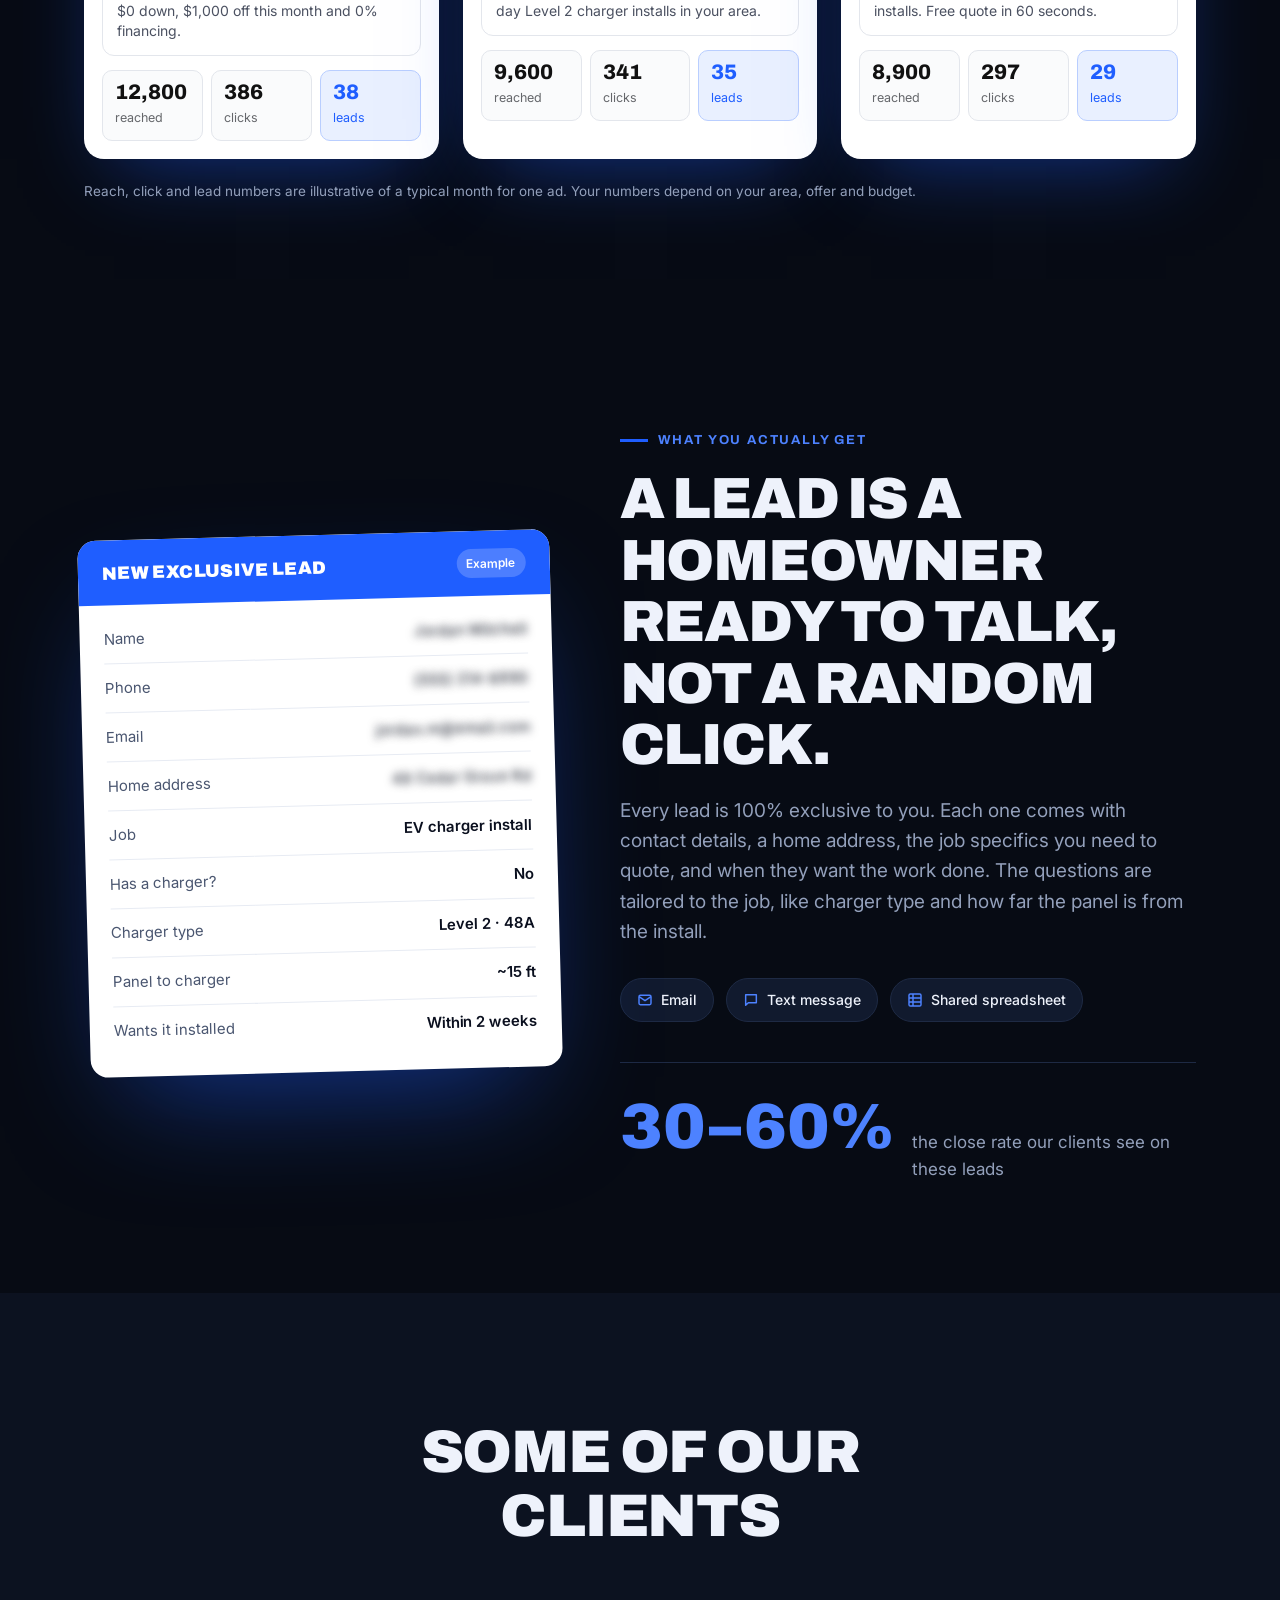
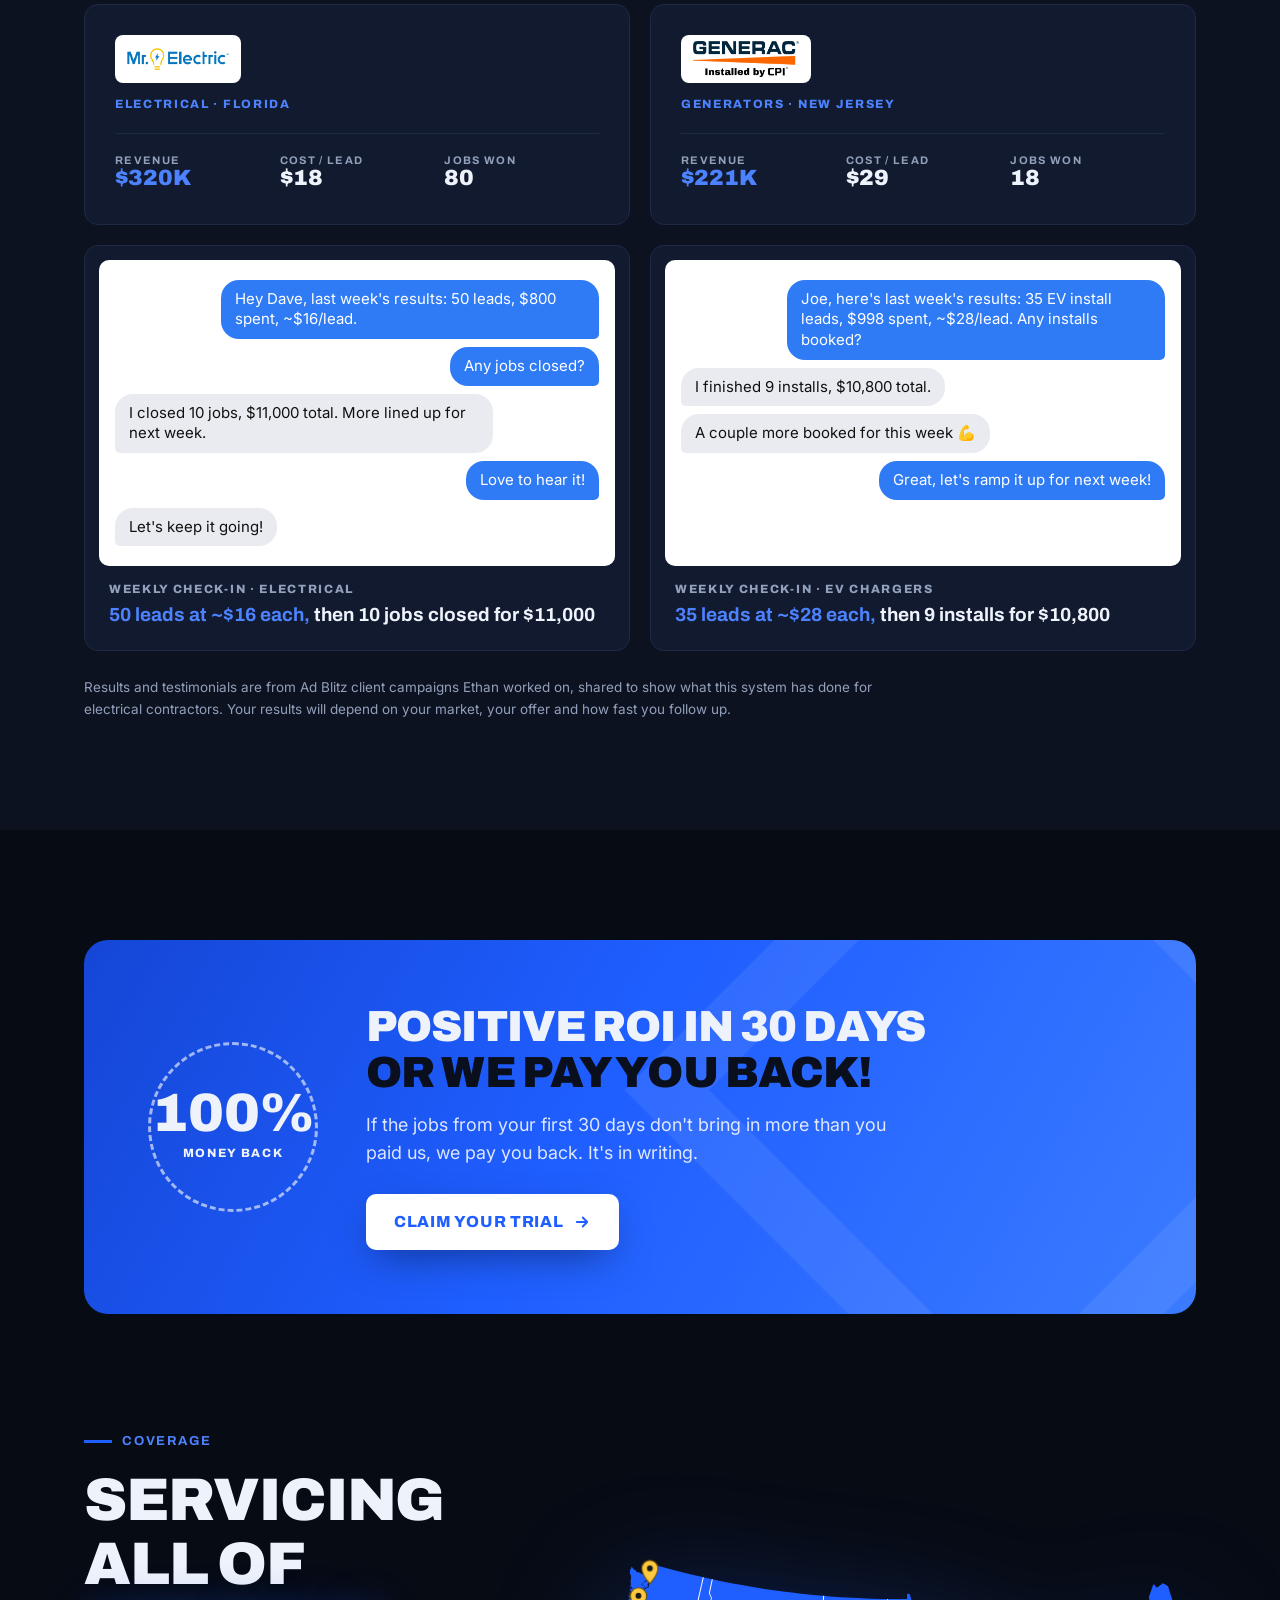
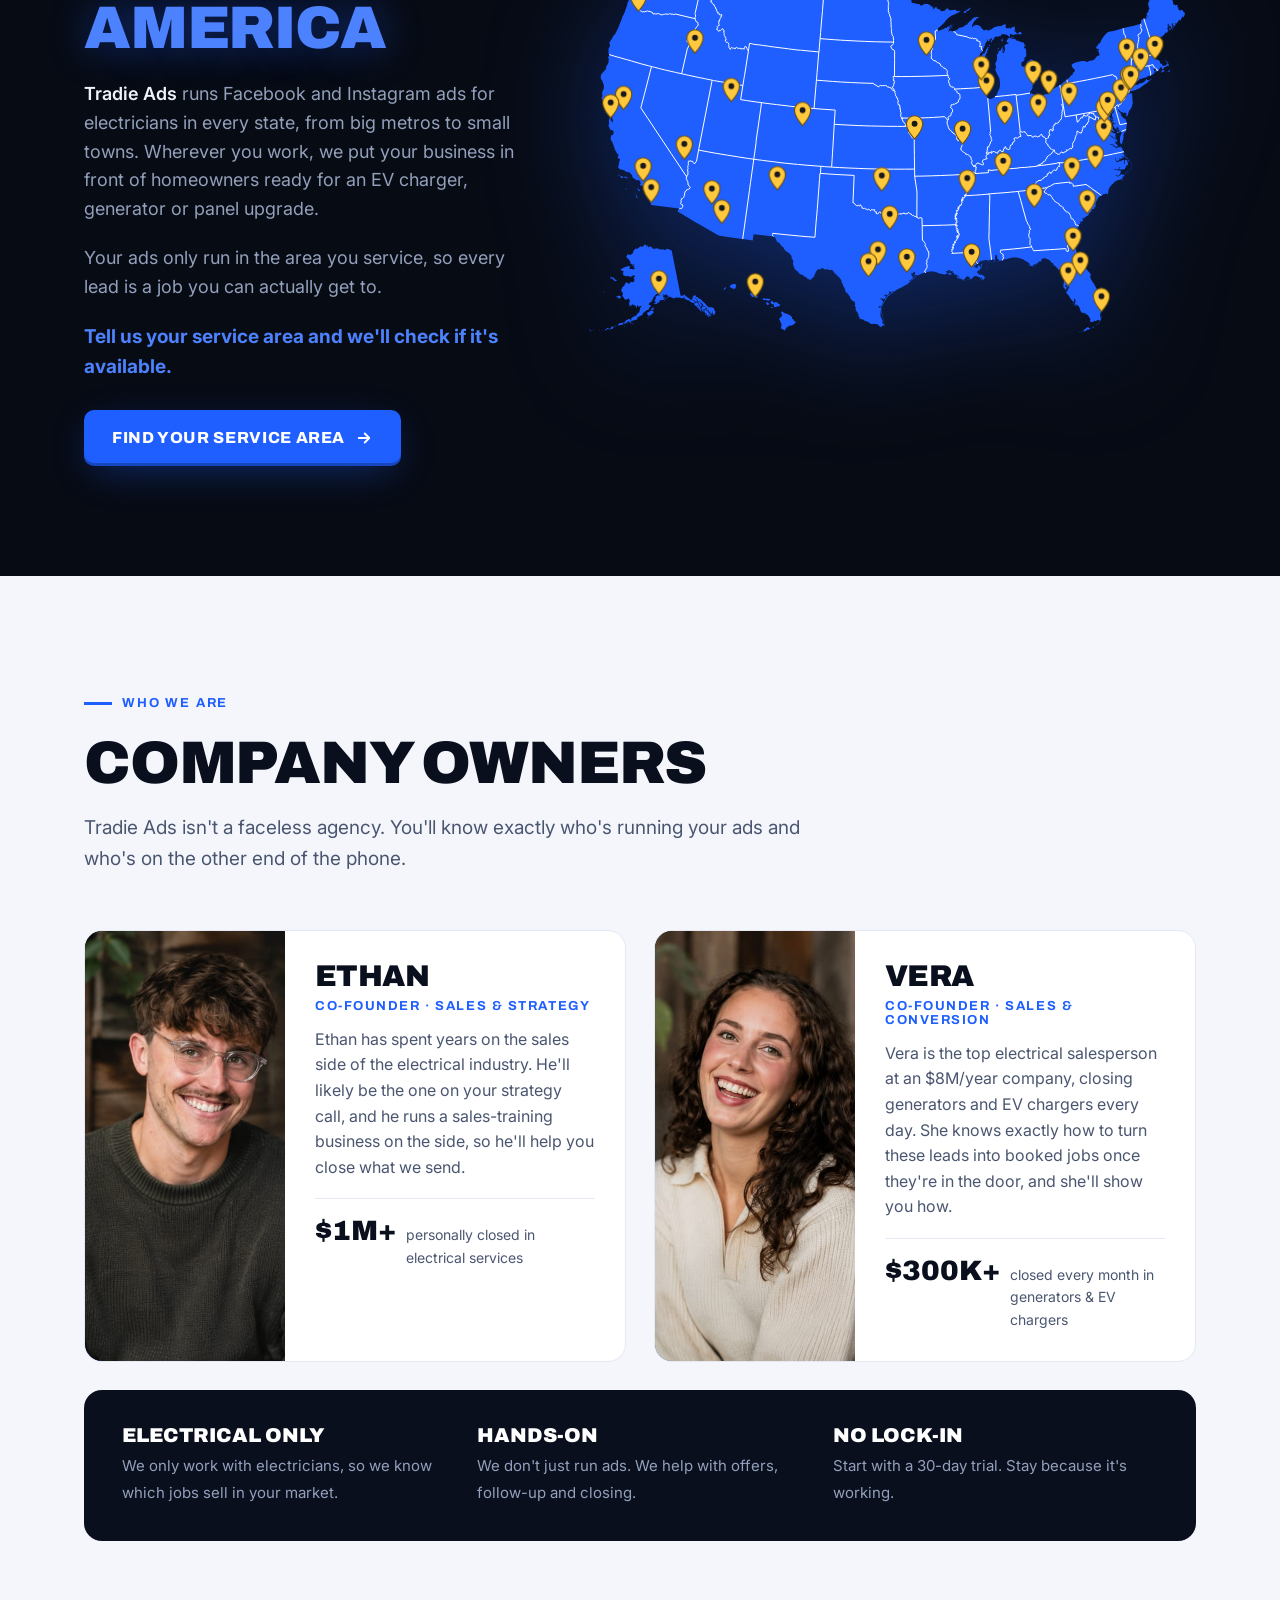
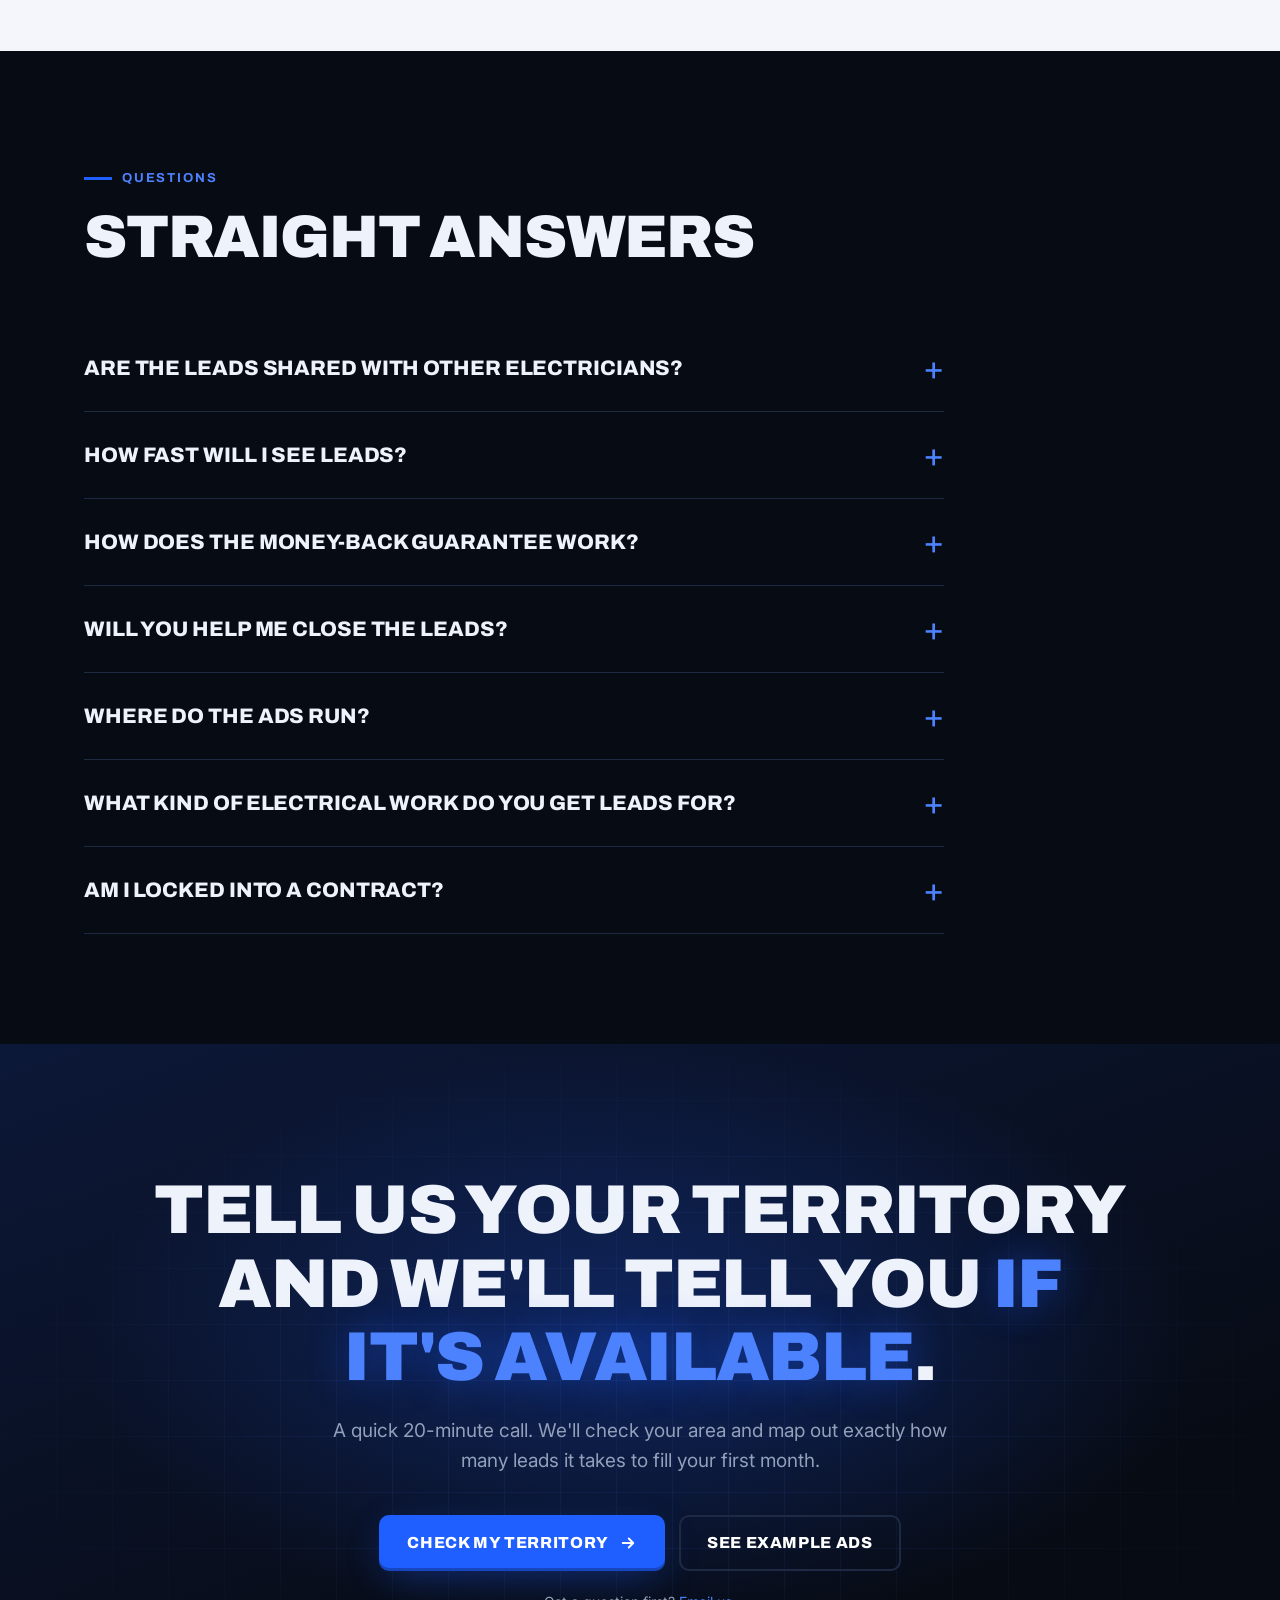
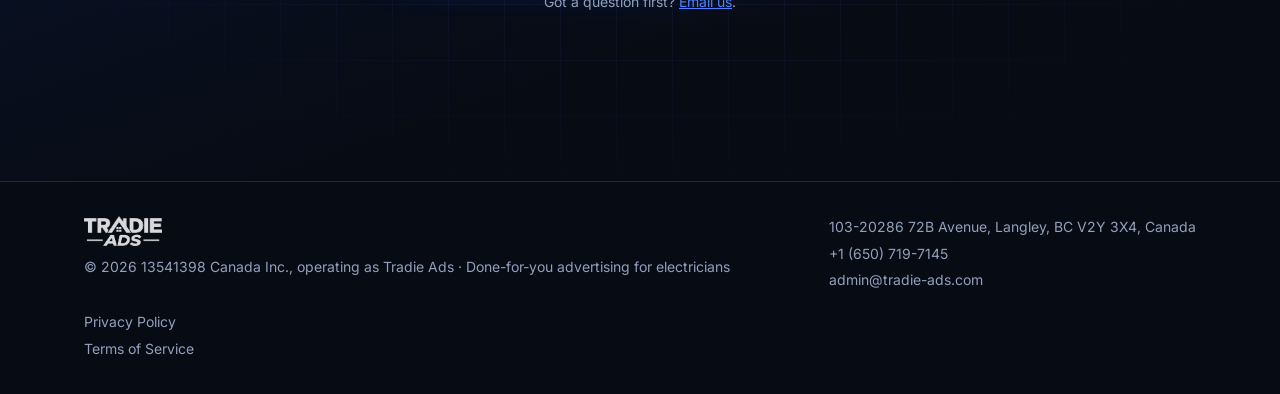
==== commit 625ff154: "Hero: remove eyebrow line Co-Authored-By: Claude Opus 5.5 <noreply@anthropic.com>" ====
--- a/index.html
+++ b/index.html
@@ -627,7 +627,6 @@
 <header class="hero" id="top">
   <div class="wrap">
     <div>
-      <span class="eyebrow">Done-for-you lead generation for electricians</span>
       <h1>30 day trial to test our <span class="hl">EV ad system</span> and if you're not profitable, you get <span class="ul-red">100% of your money back!</span></h1>
       <ul class="points">
         <li><svg><use href="#i-check"/></svg>Leads never shared</li>
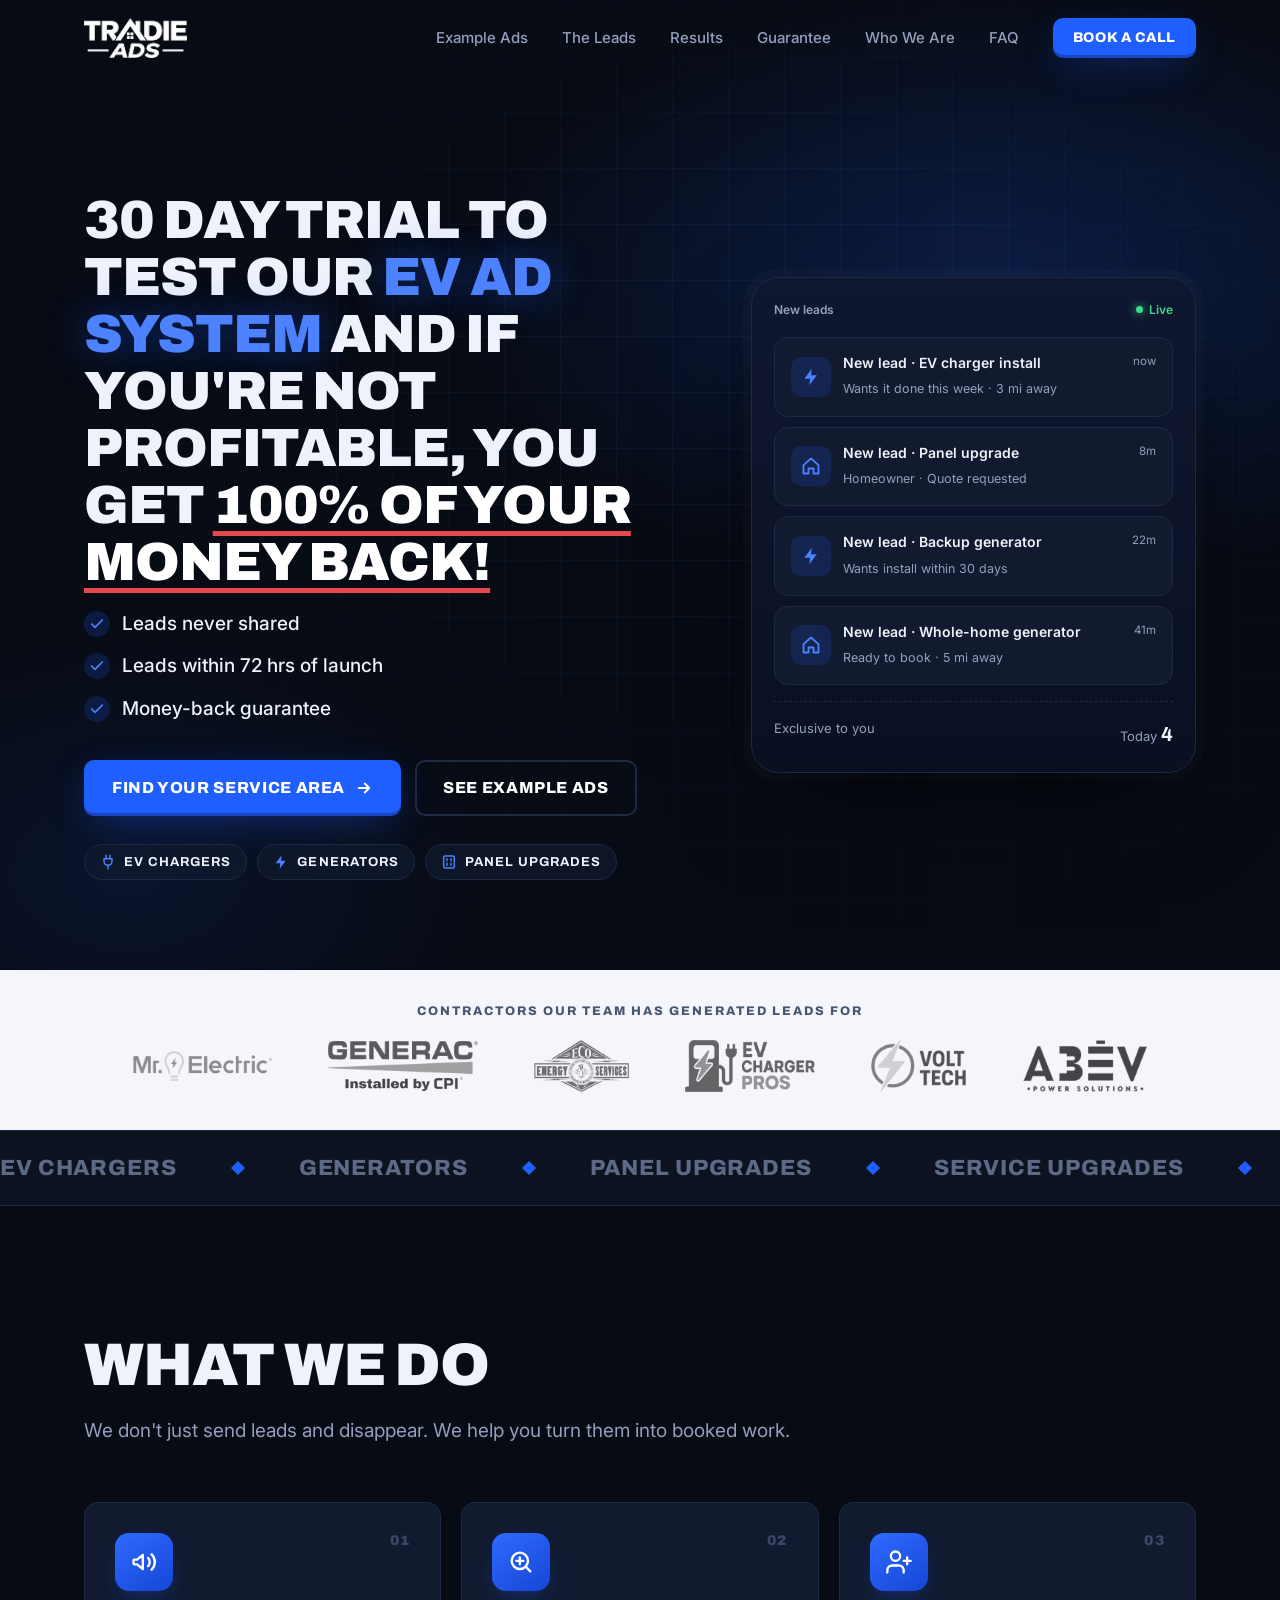
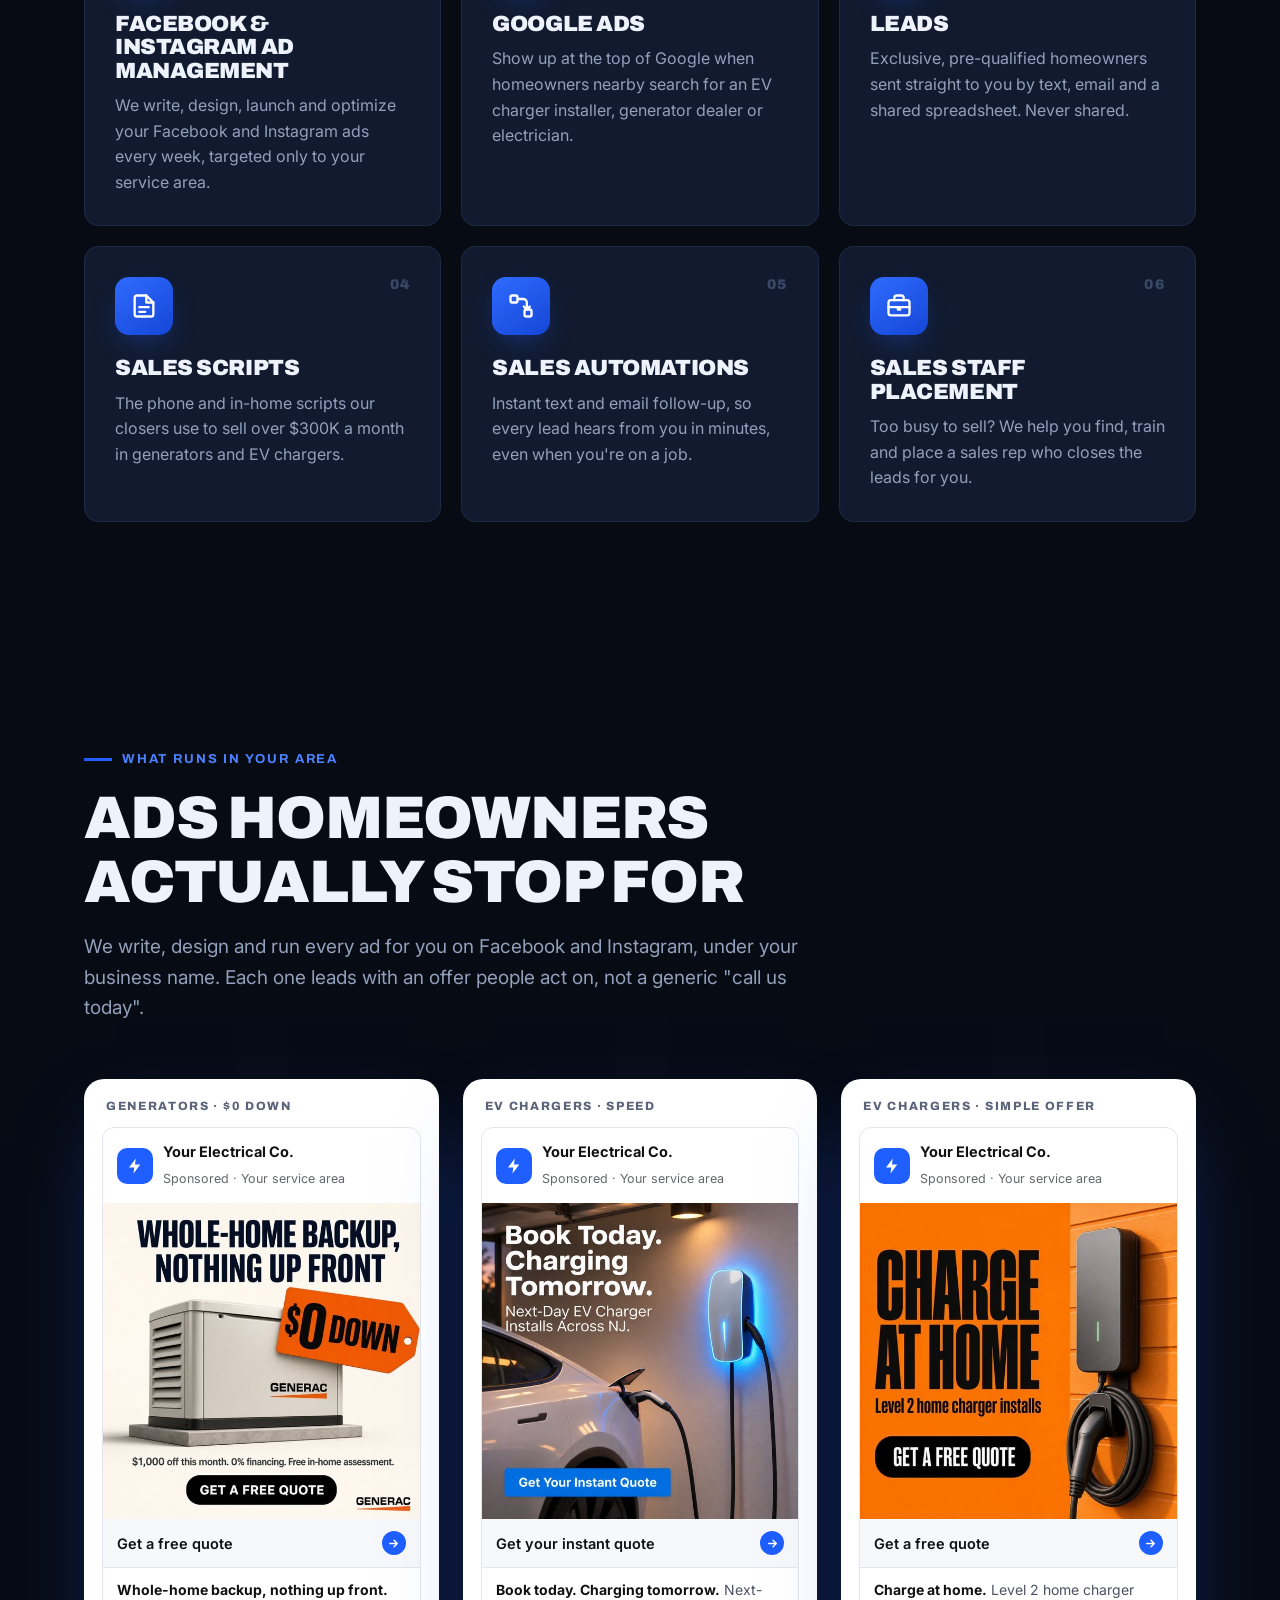
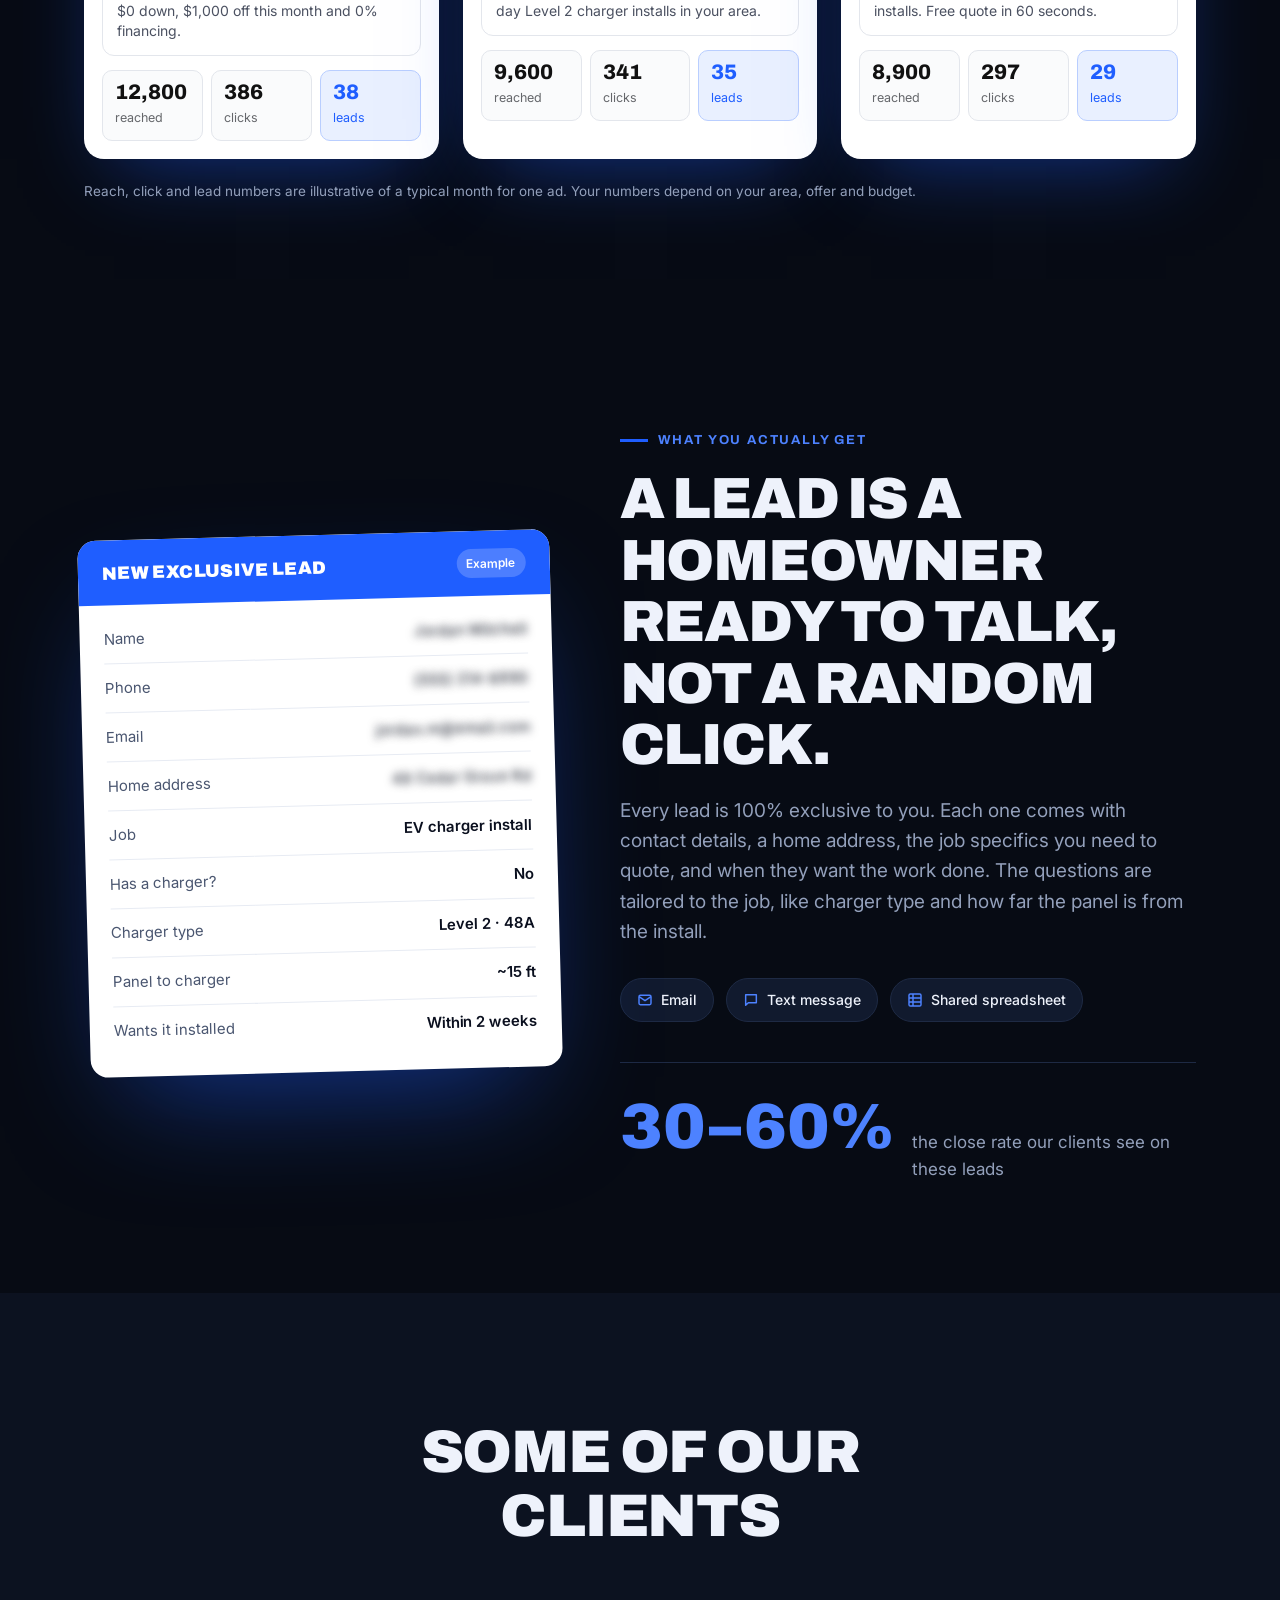
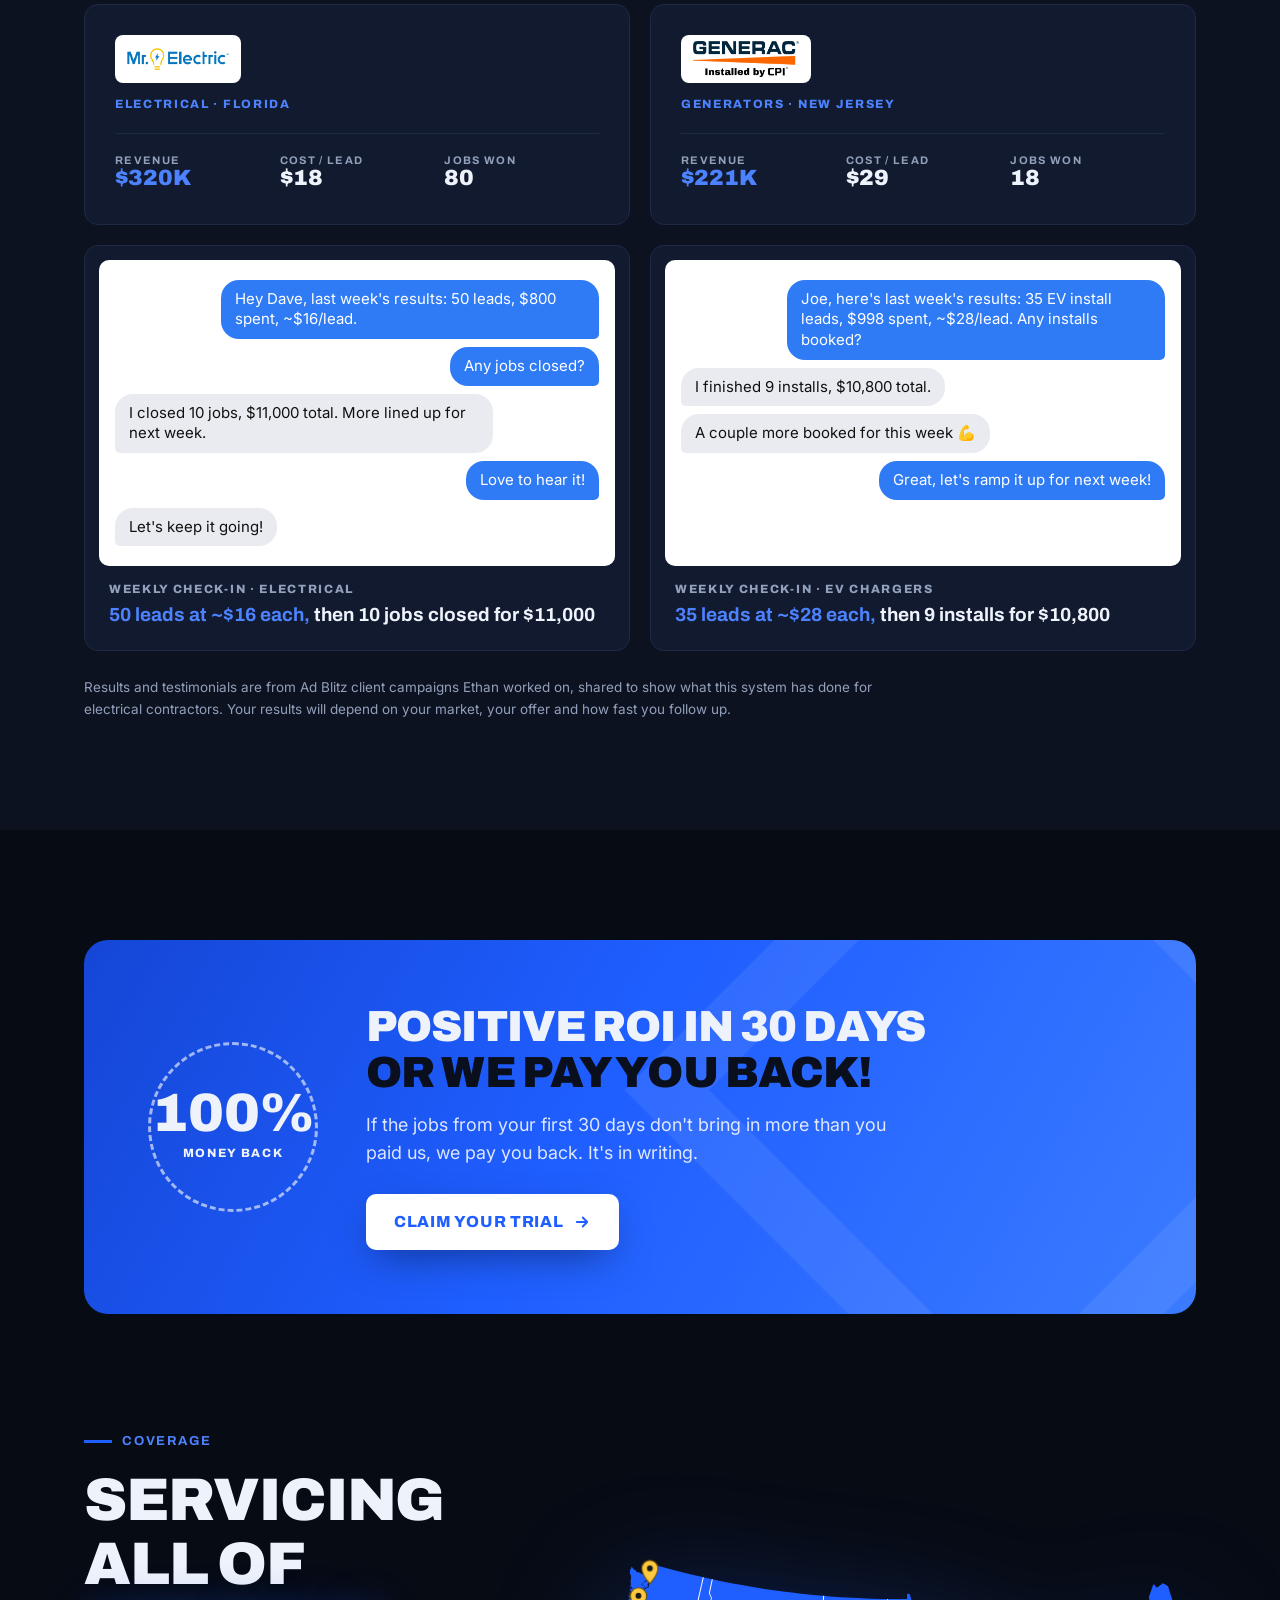
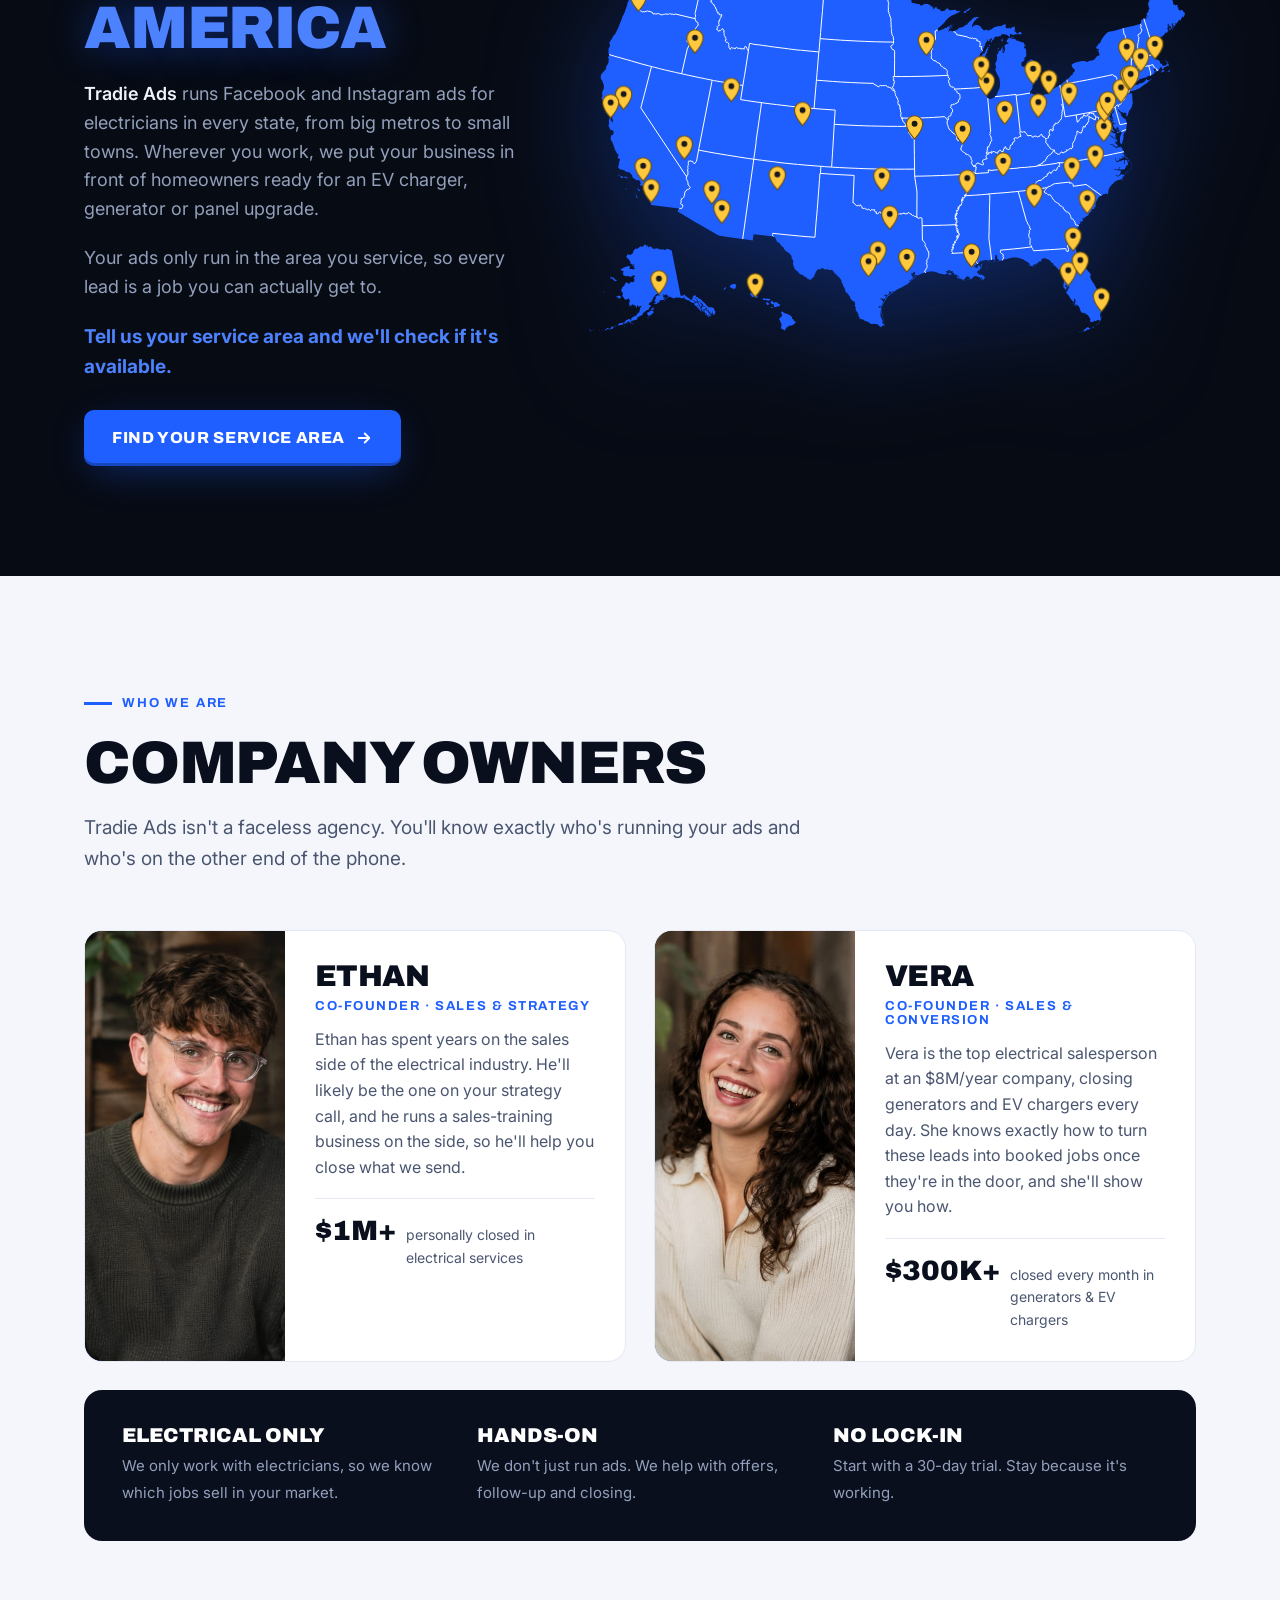
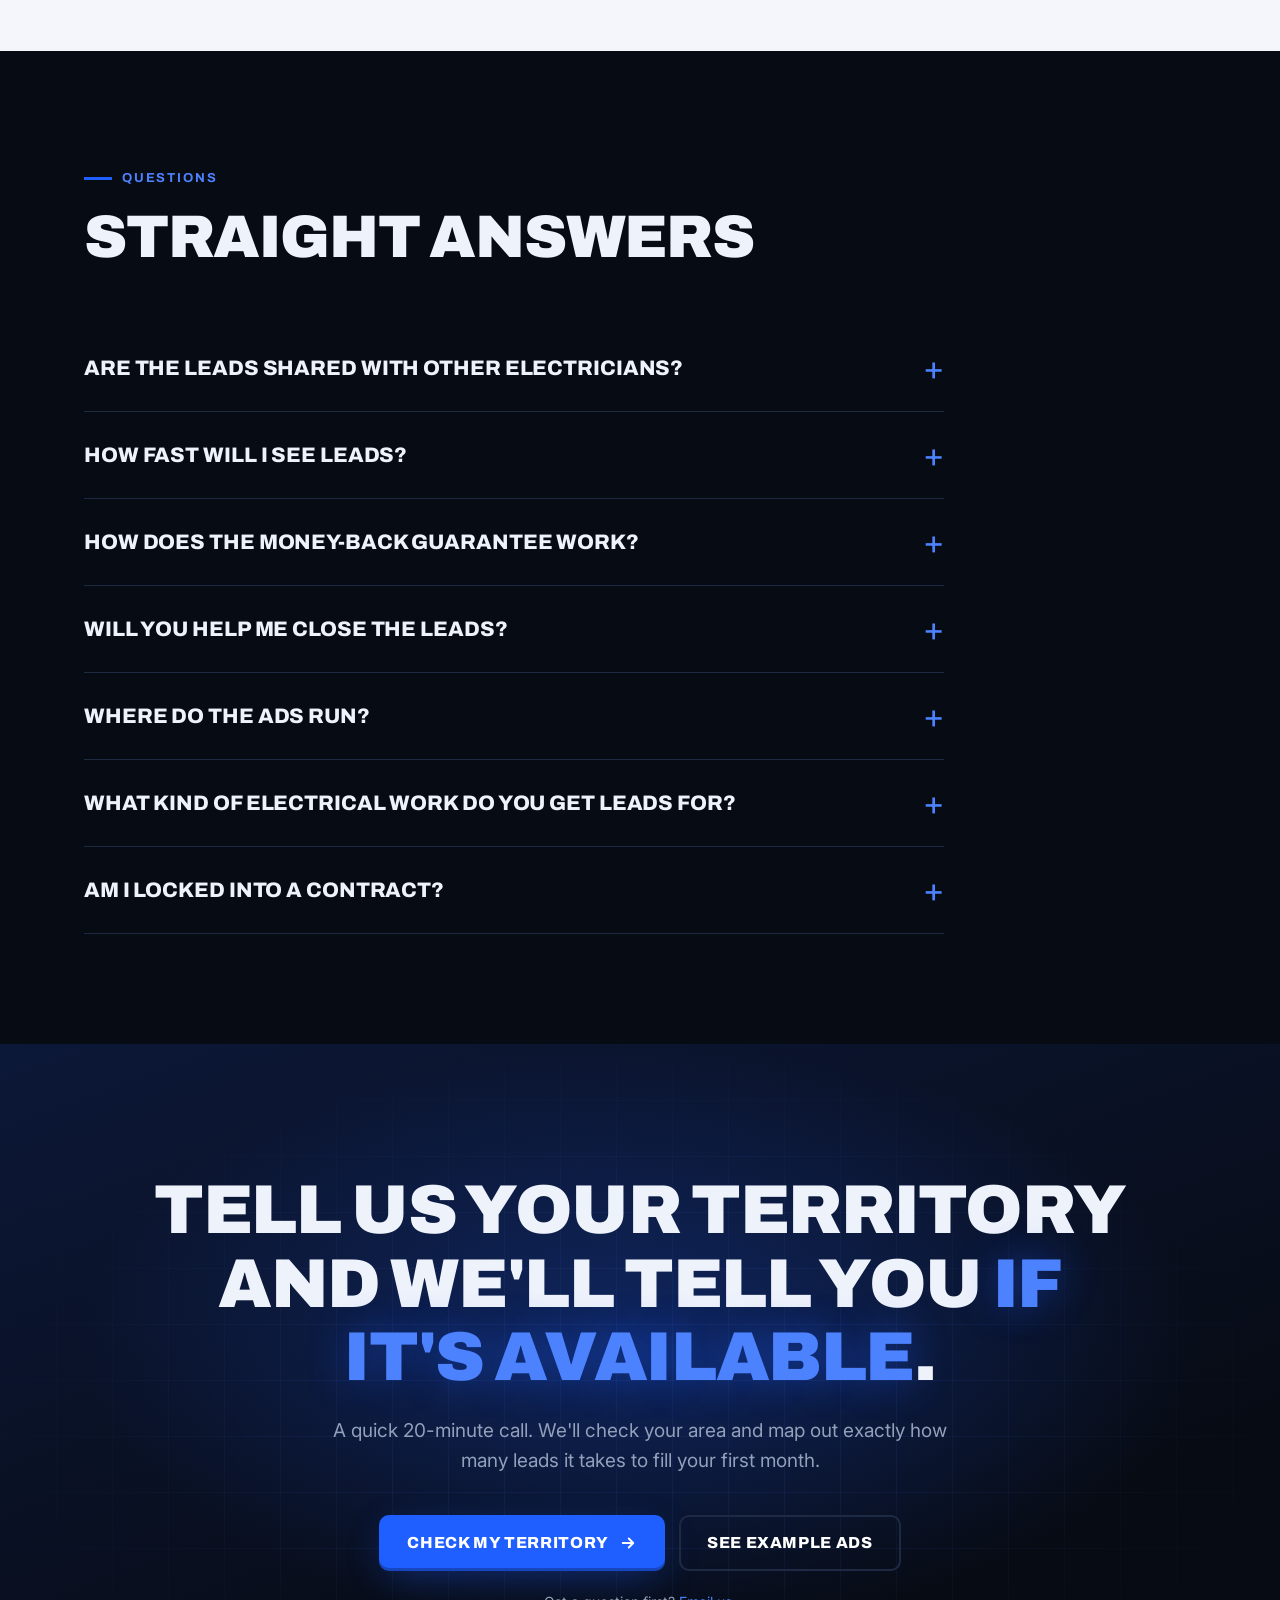
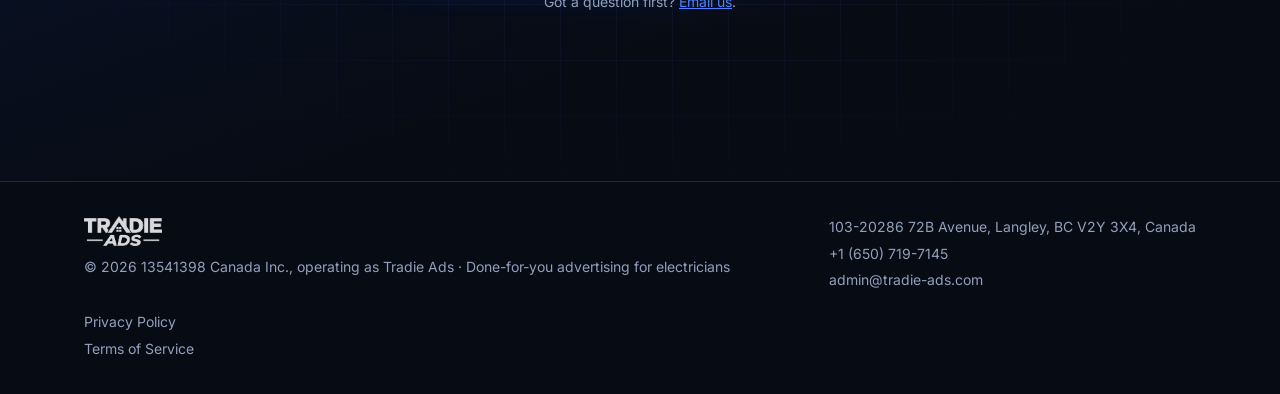
==== commit 2ce24a0f: "Nav: title case all links Co-Authored-By: Claude Opus 5.5 <noreply@anthropic.com>" ====
--- a/index.html
+++ b/index.html
@@ -612,13 +612,13 @@
   <div class="wrap">
     <a href="#top" class="logo" aria-label="Tradie Ads home"><img src="assets/logo-white.png" alt="Tradie Ads"></a>
     <ul>
-      <li><a href="#examples">Example ads</a></li>
-      <li><a href="#leads">The leads</a></li>
+      <li><a href="#examples">Example Ads</a></li>
+      <li><a href="#leads">The Leads</a></li>
       <li><a href="#results">Results</a></li>
       <li><a href="#guarantee">Guarantee</a></li>
-      <li><a href="#team">Who we are</a></li>
+      <li><a href="#team">Who We Are</a></li>
       <li><a href="#faq">FAQ</a></li>
-      <li><a class="btn js-book" href="#book">Book a call</a></li>
+      <li><a class="btn js-book" href="#book">Book a Call</a></li>
     </ul>
   </div>
 </nav>
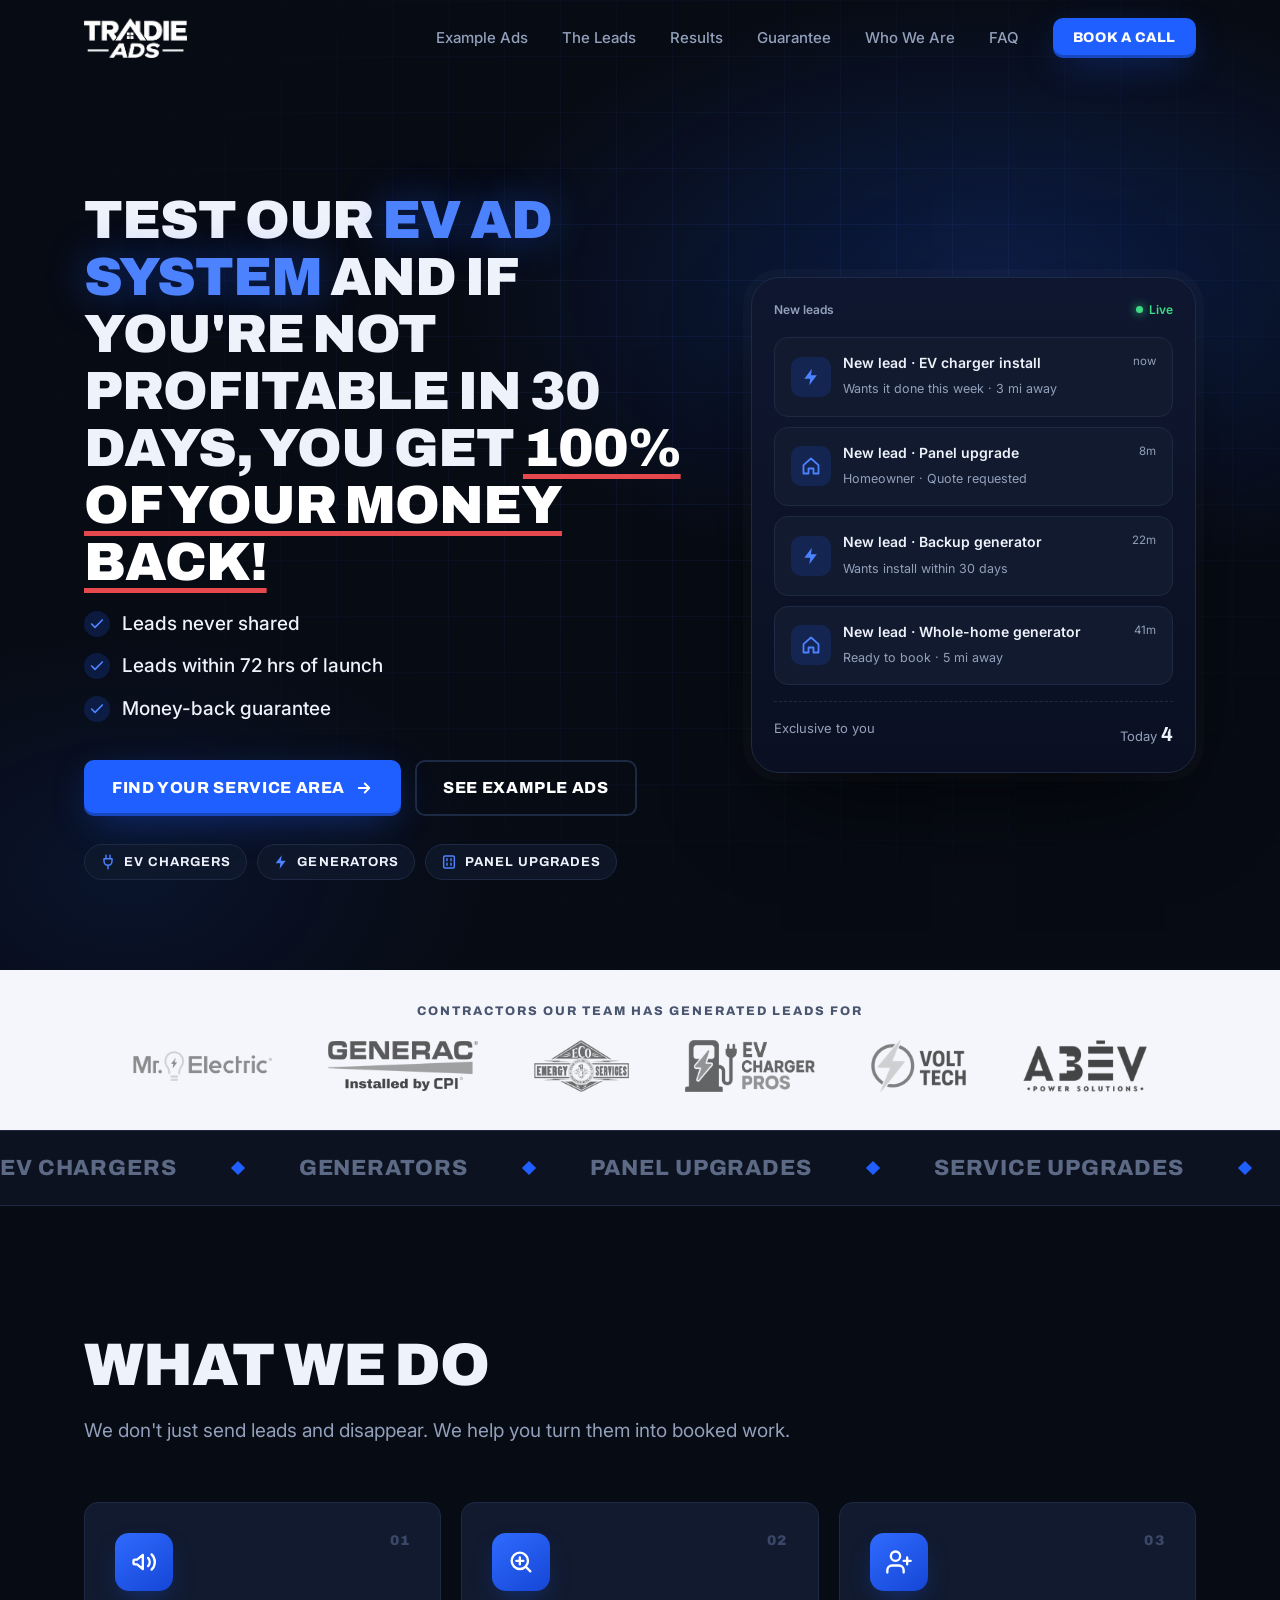
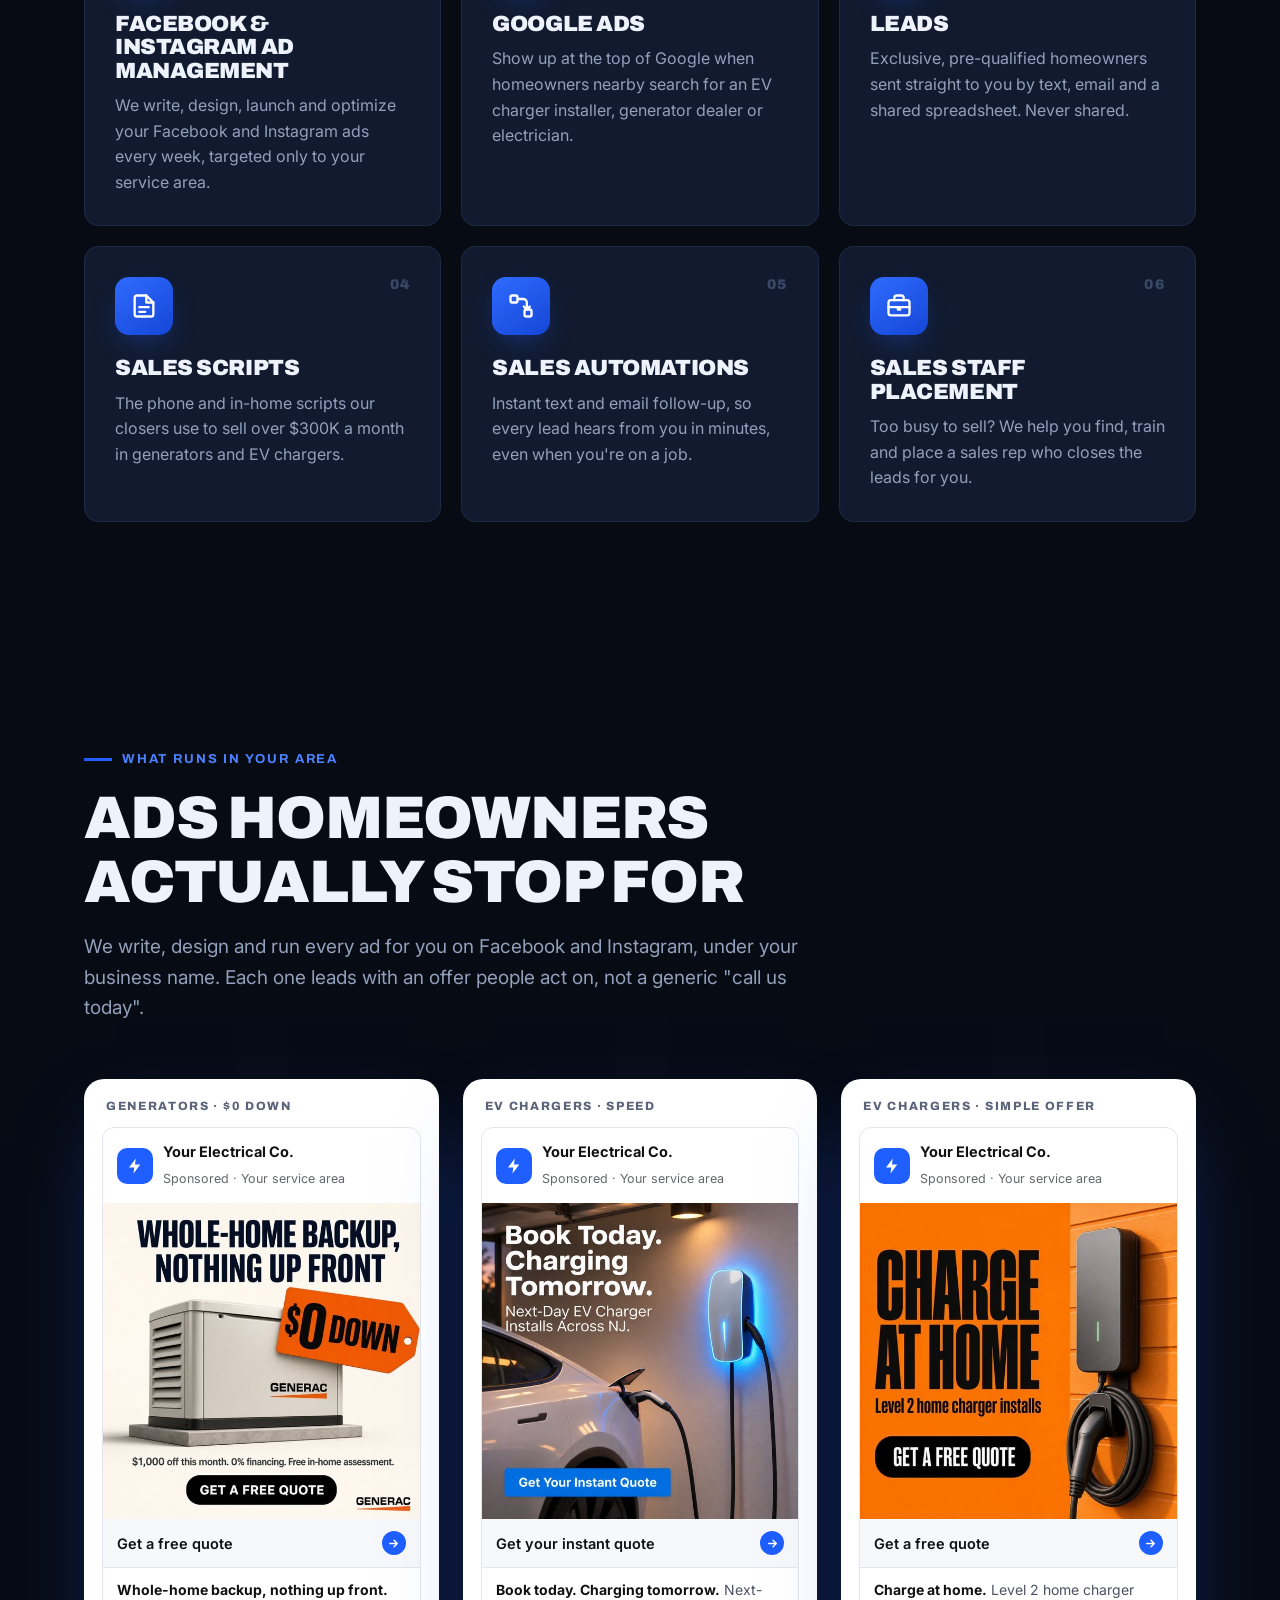
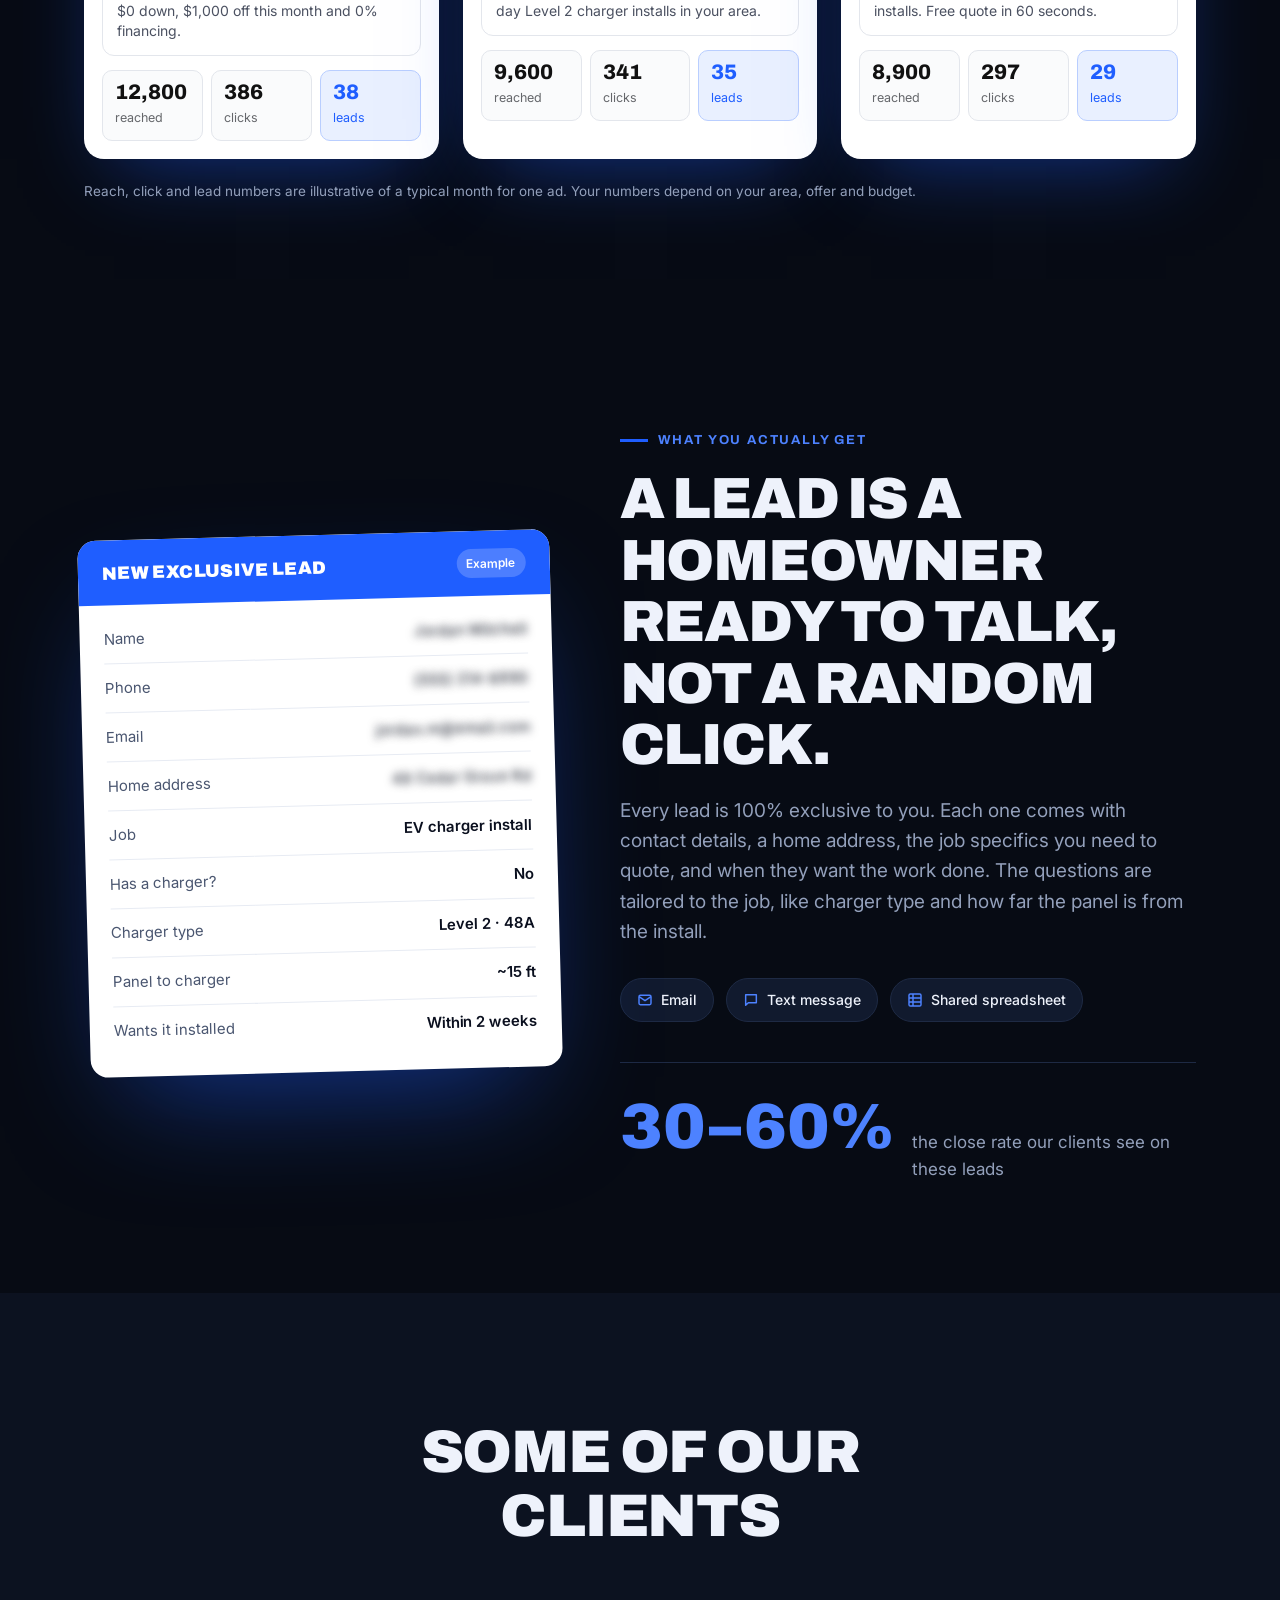
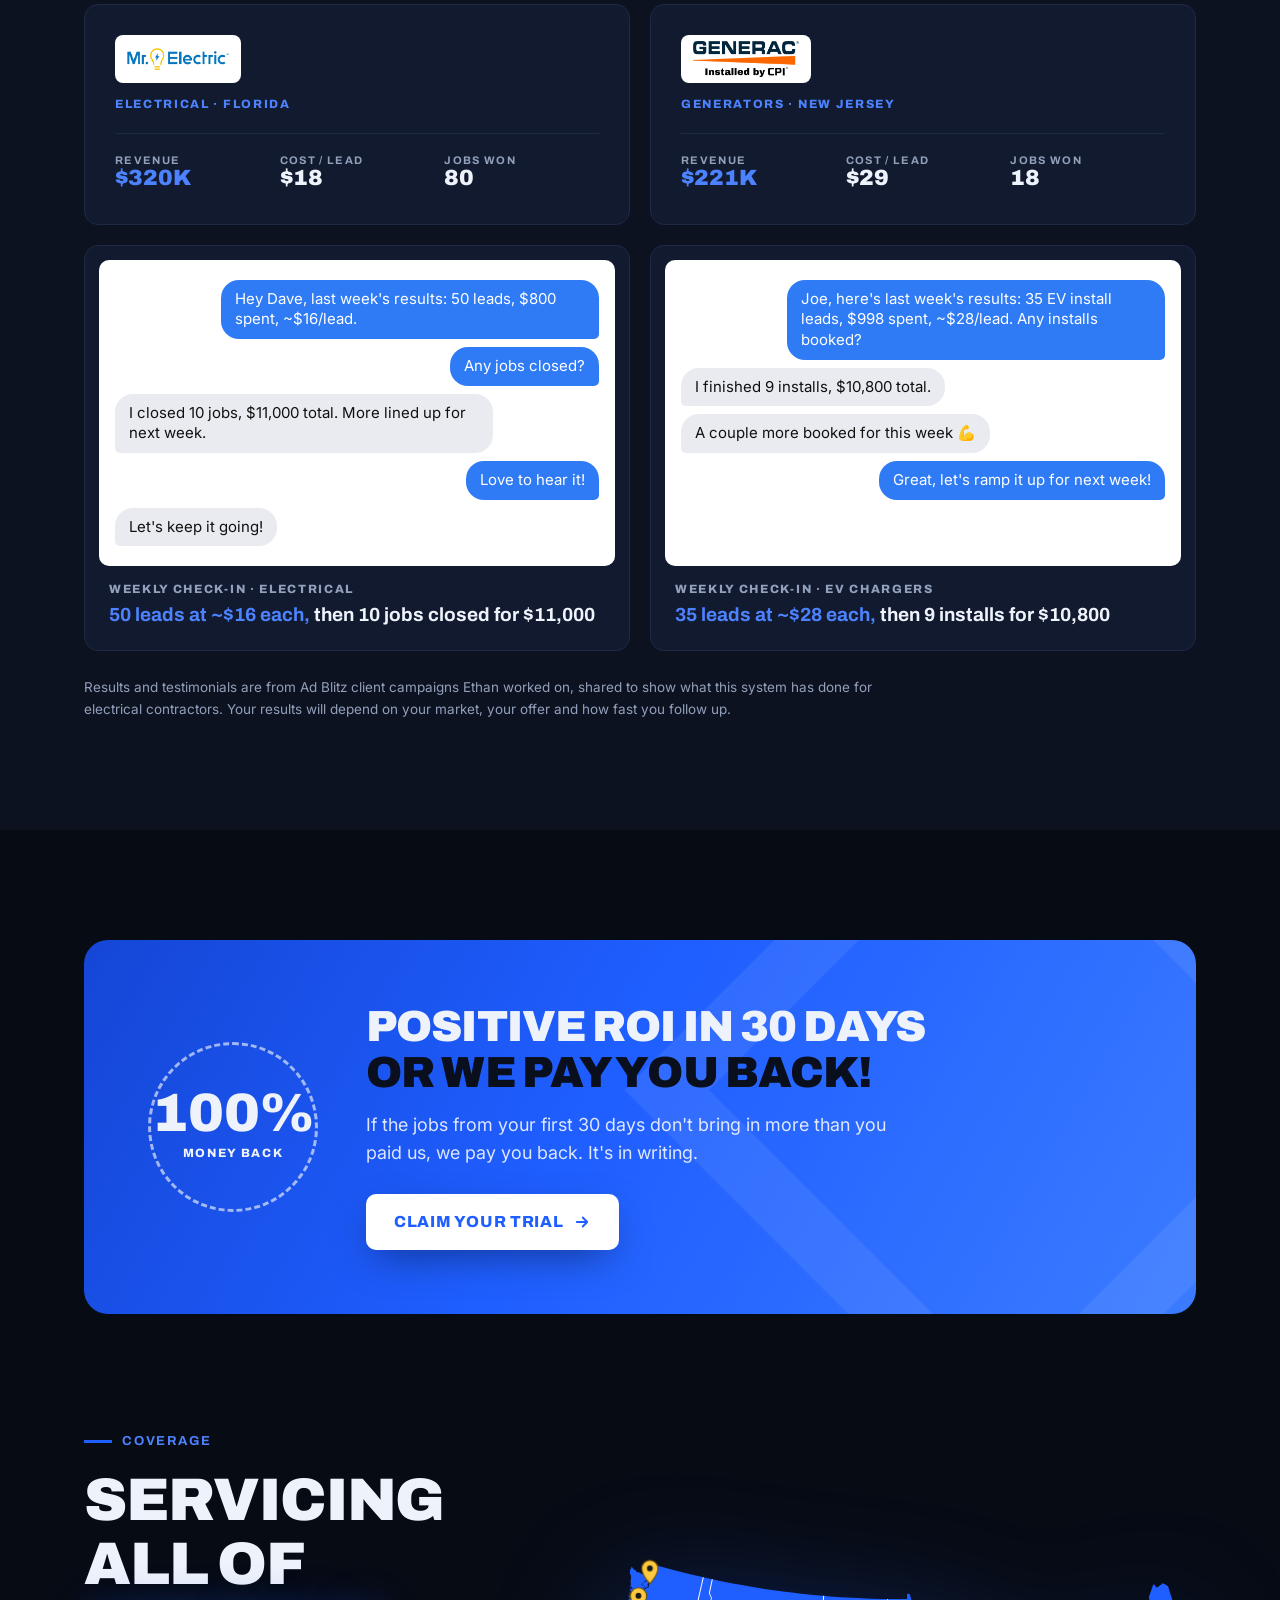
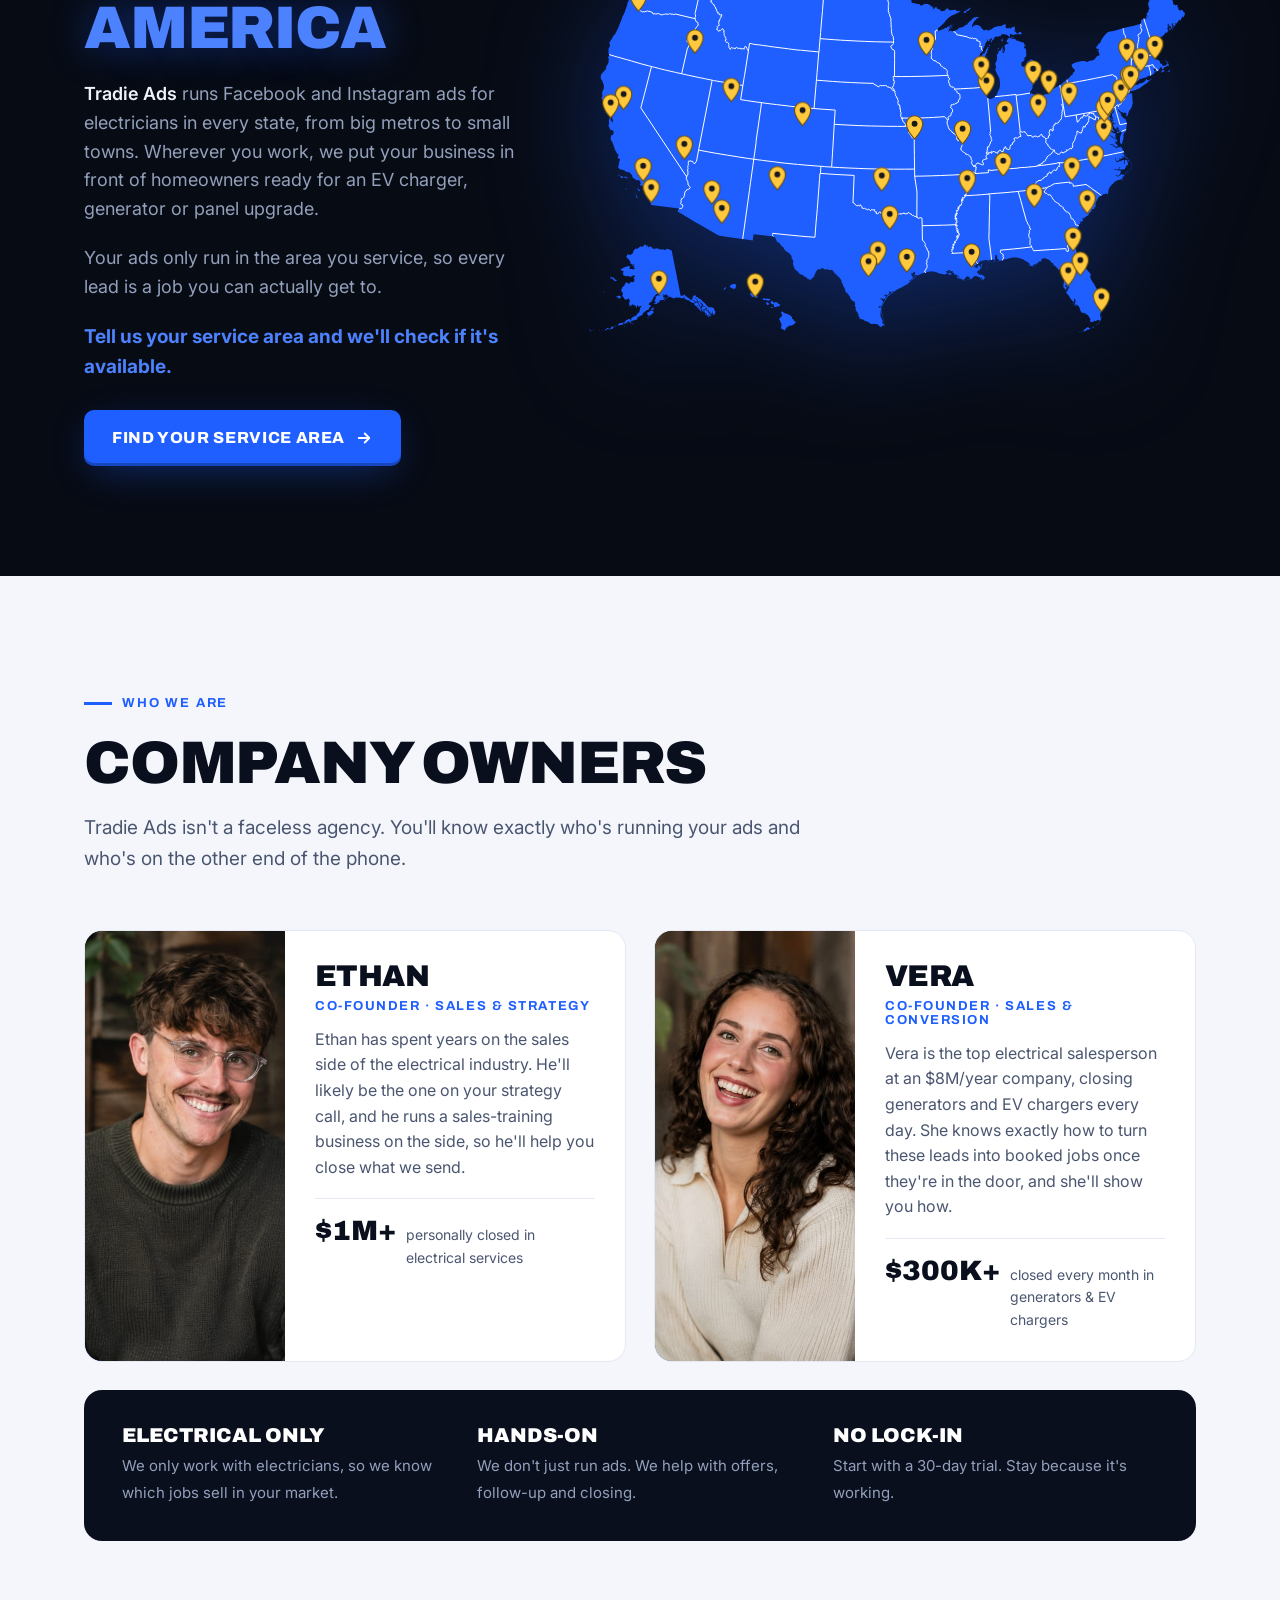
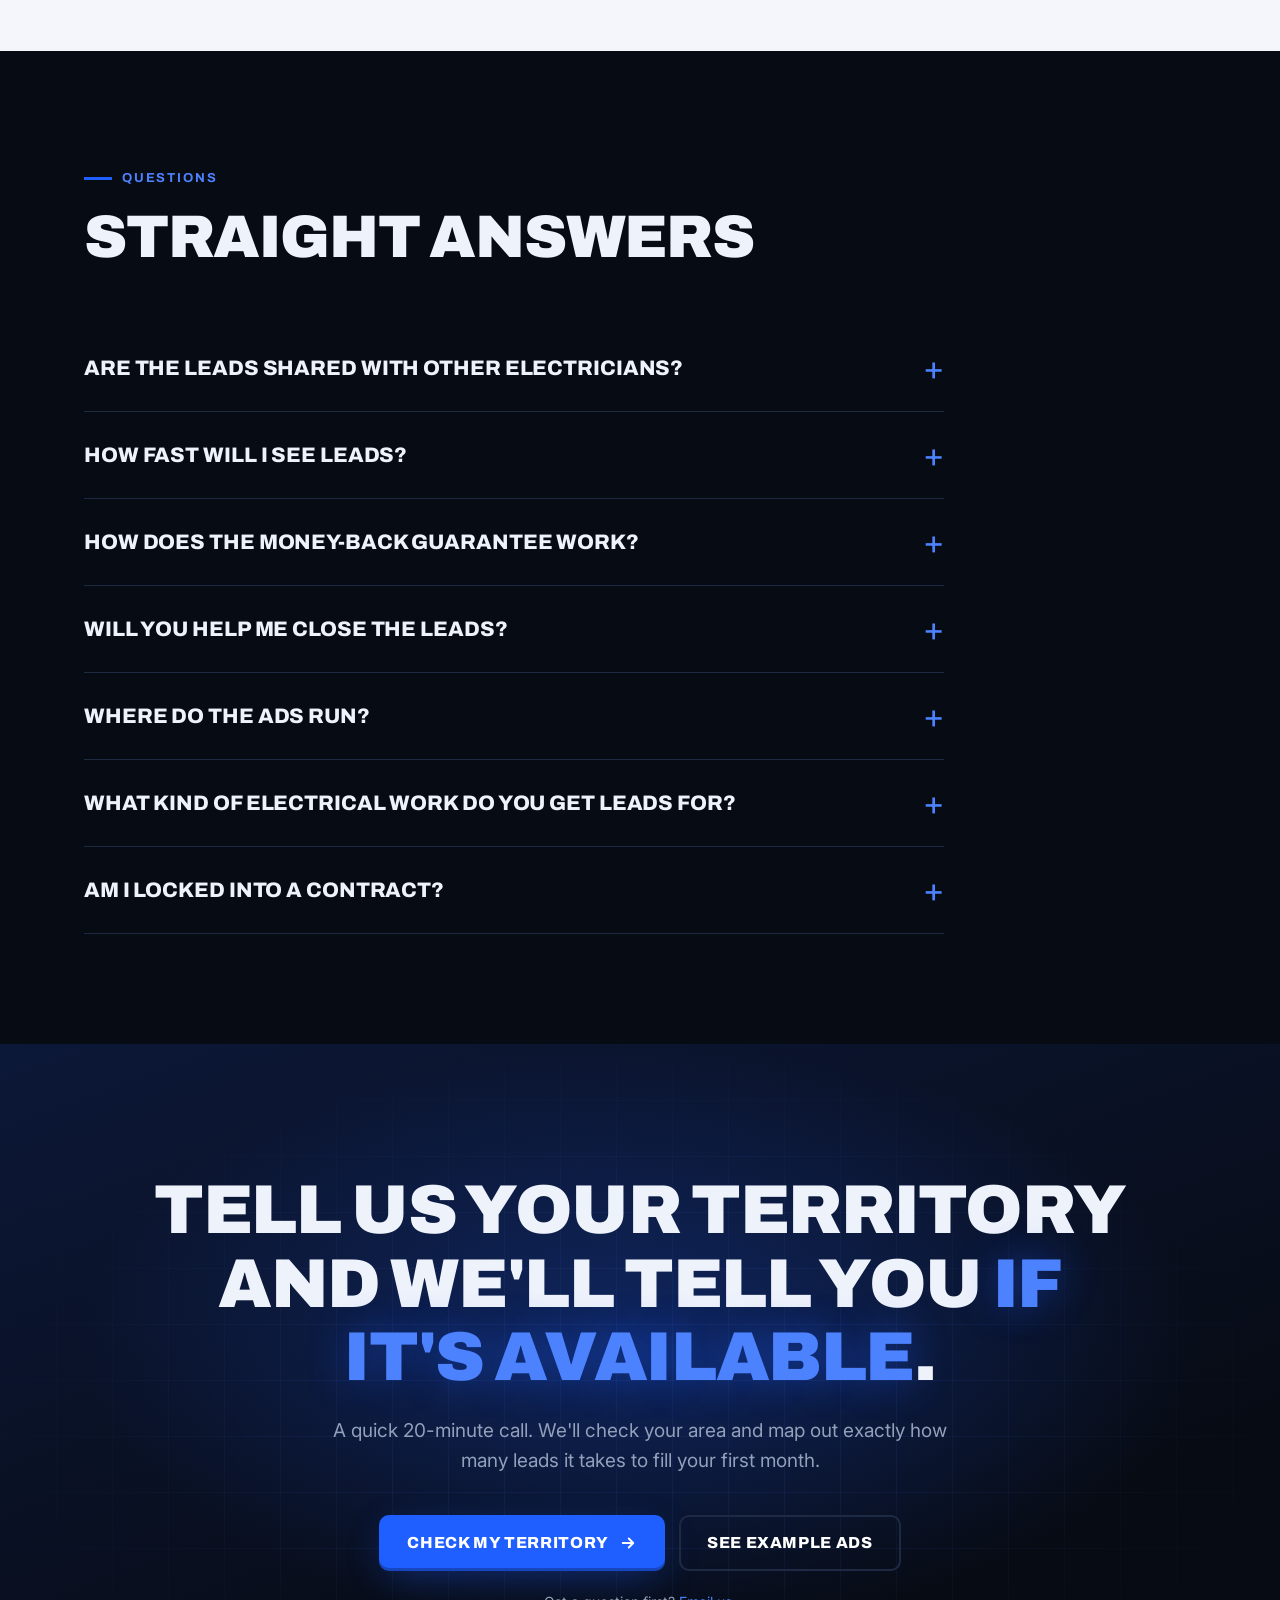
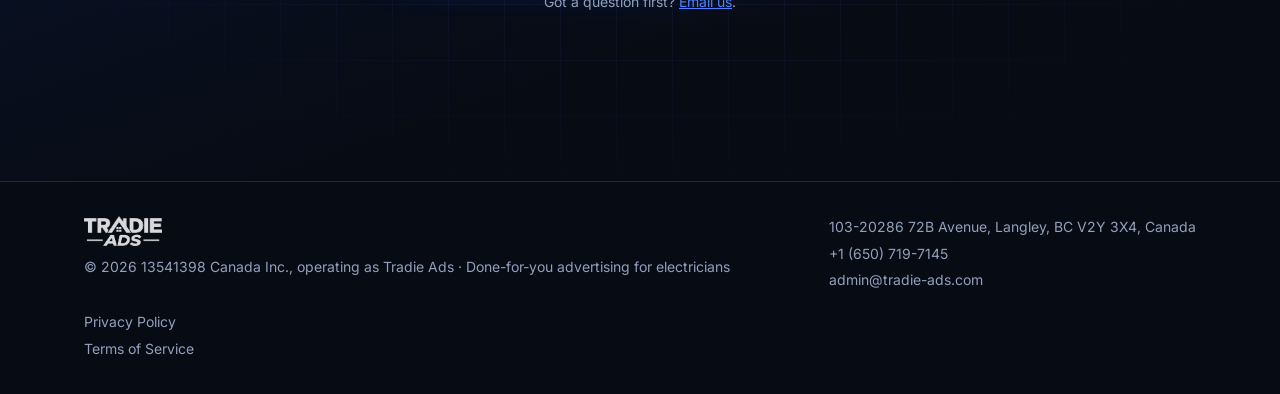
==== commit c84ea118: "Hero headline: 'Test our EV ad system… not profitable in 30 days' Co-Authored-By: Claude Opus 5.5 <n" ====
--- a/index.html
+++ b/index.html
@@ -627,7 +627,7 @@
 <header class="hero" id="top">
   <div class="wrap">
     <div>
-      <h1>30 day trial to test our <span class="hl">EV ad system</span> and if you're not profitable, you get <span class="ul-red">100% of your money back!</span></h1>
+      <h1>Test our <span class="hl">EV ad system</span> and if you're not profitable in 30 days, you get <span class="ul-red">100% of your money back!</span></h1>
       <ul class="points">
         <li><svg><use href="#i-check"/></svg>Leads never shared</li>
         <li><svg><use href="#i-check"/></svg>Leads within 72 hrs of launch</li>
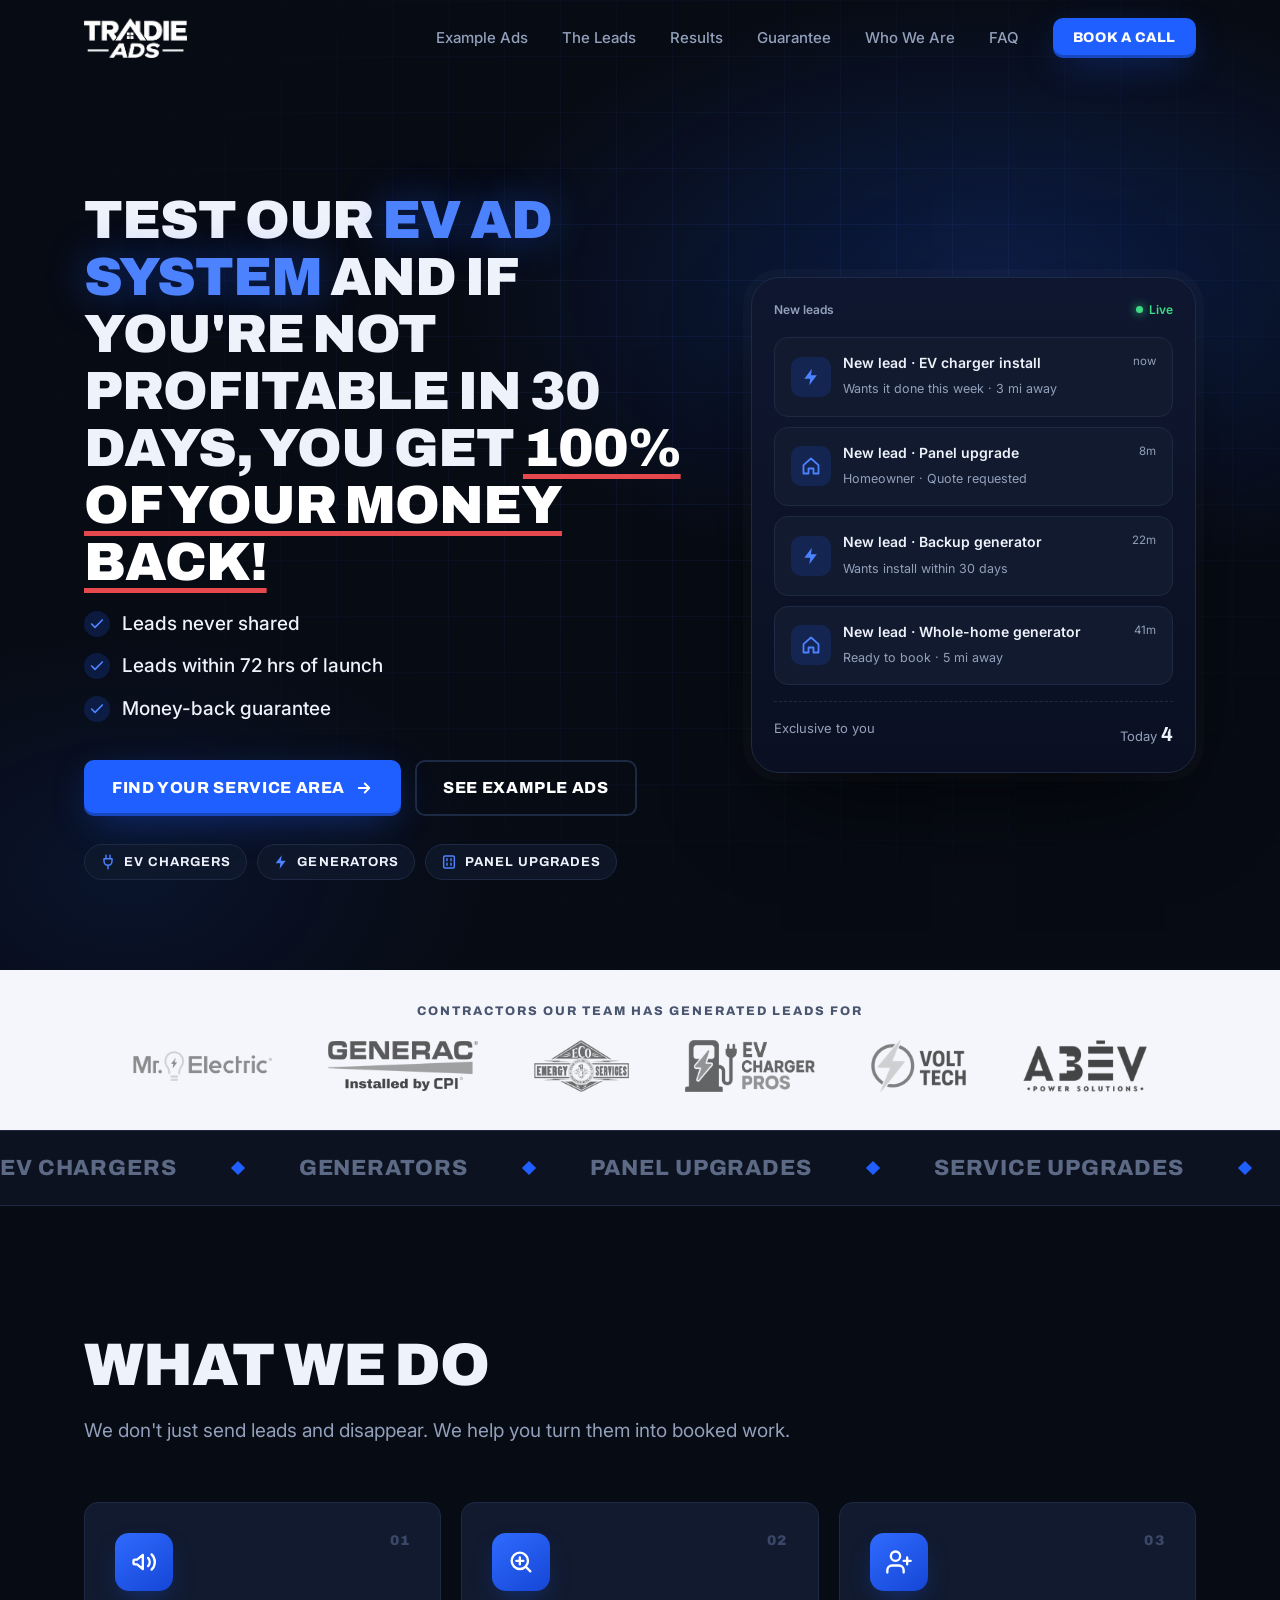
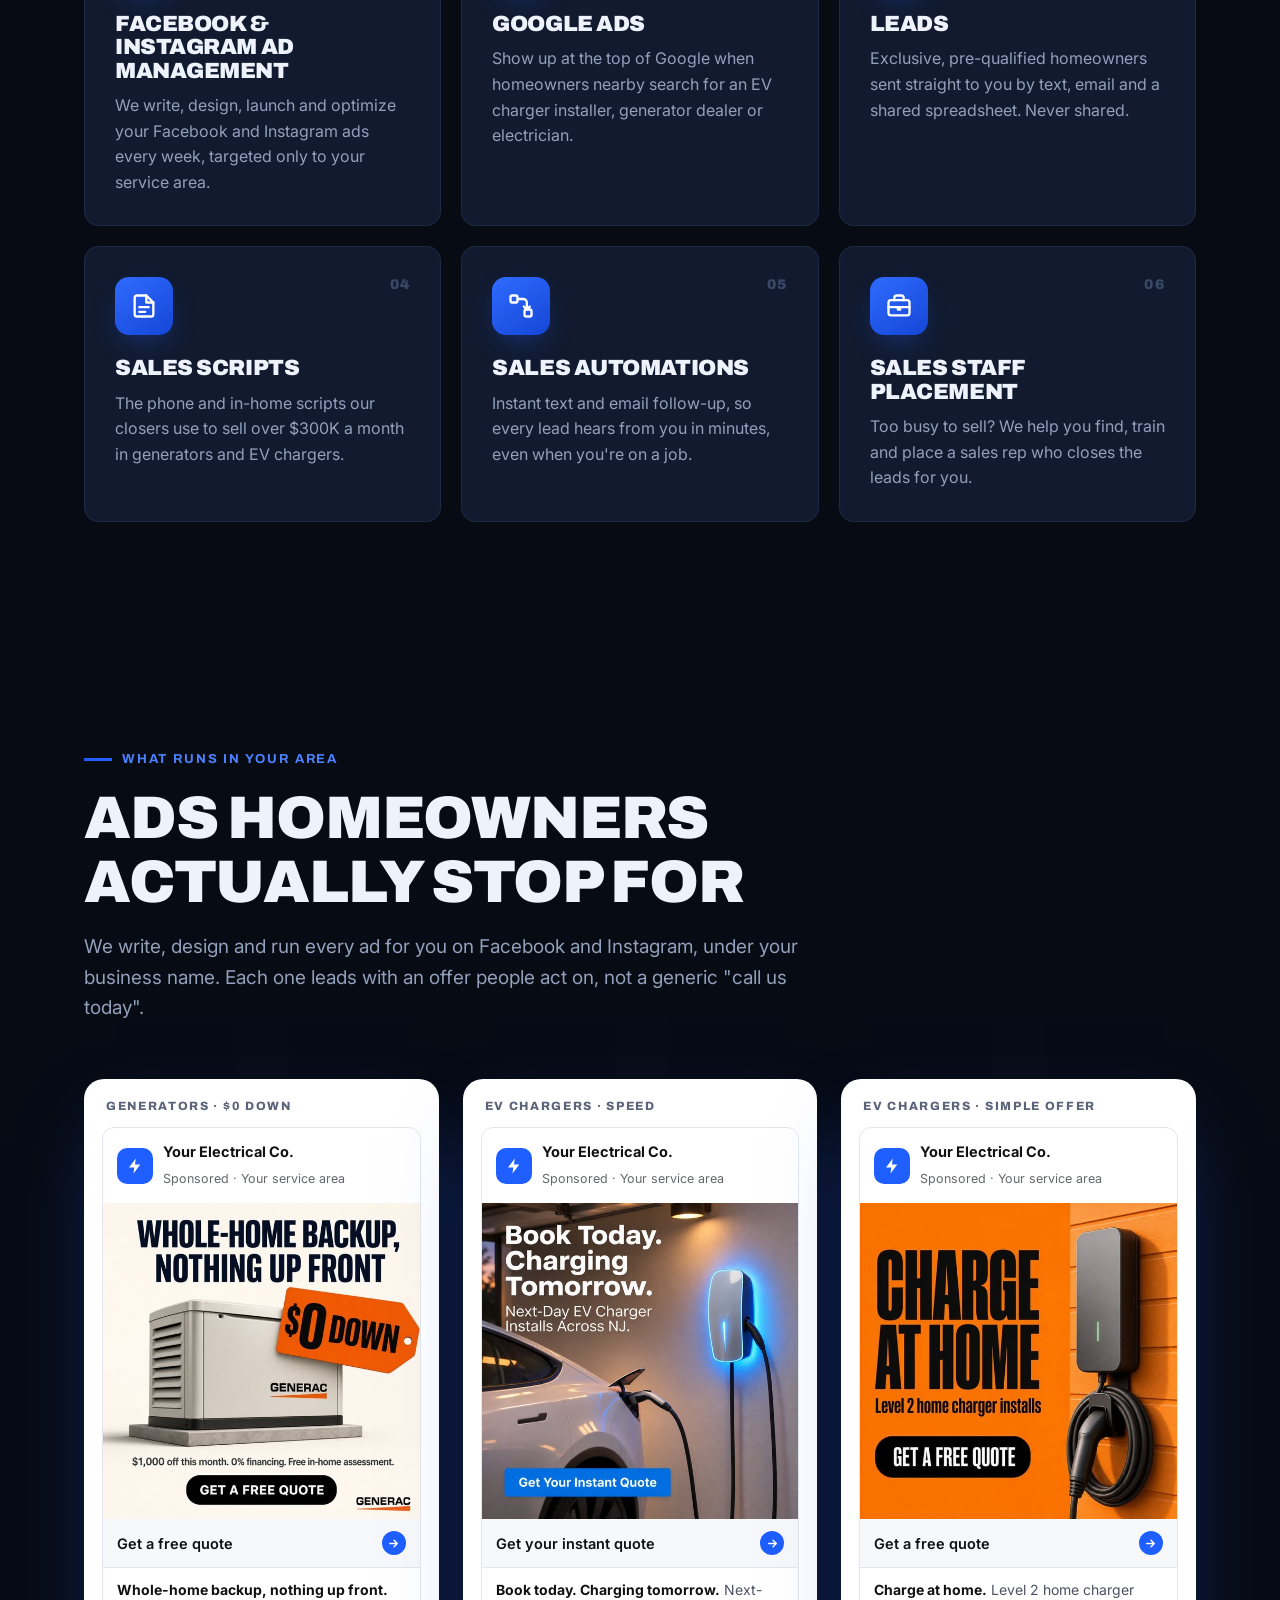
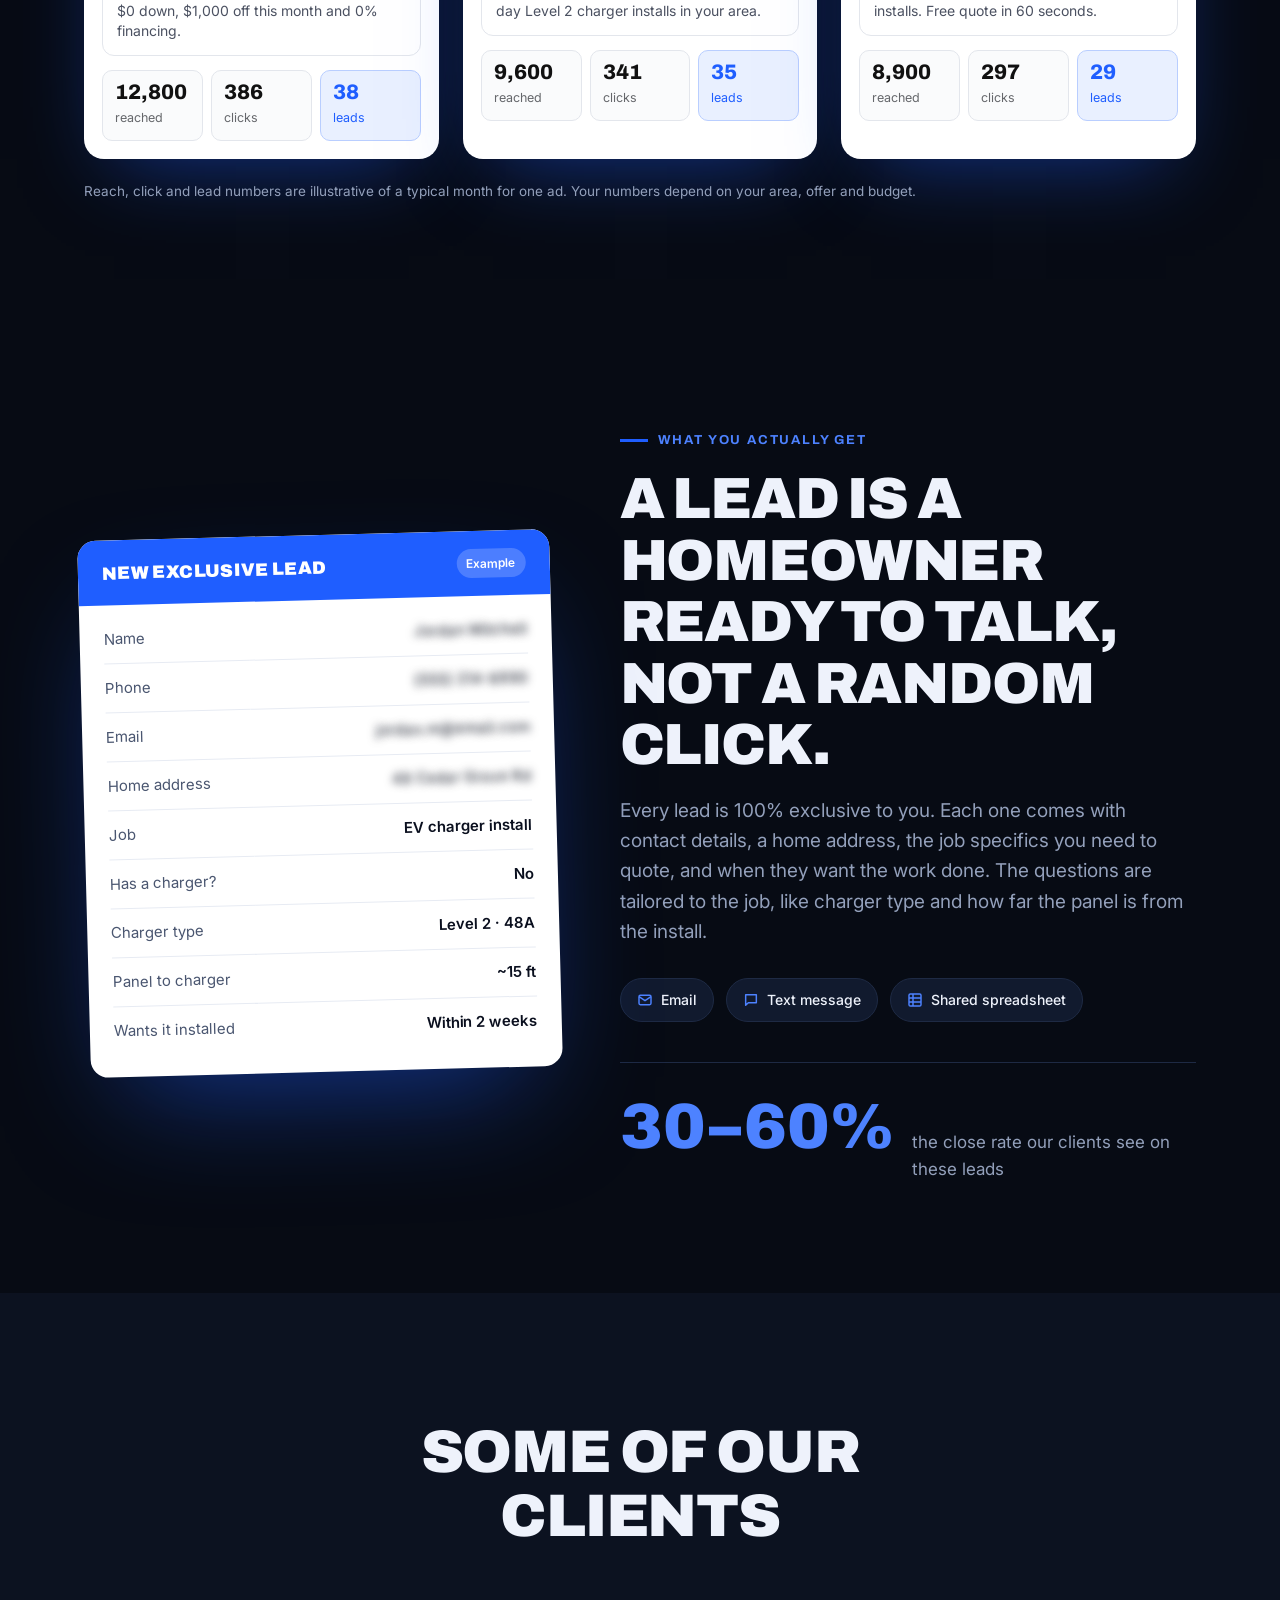
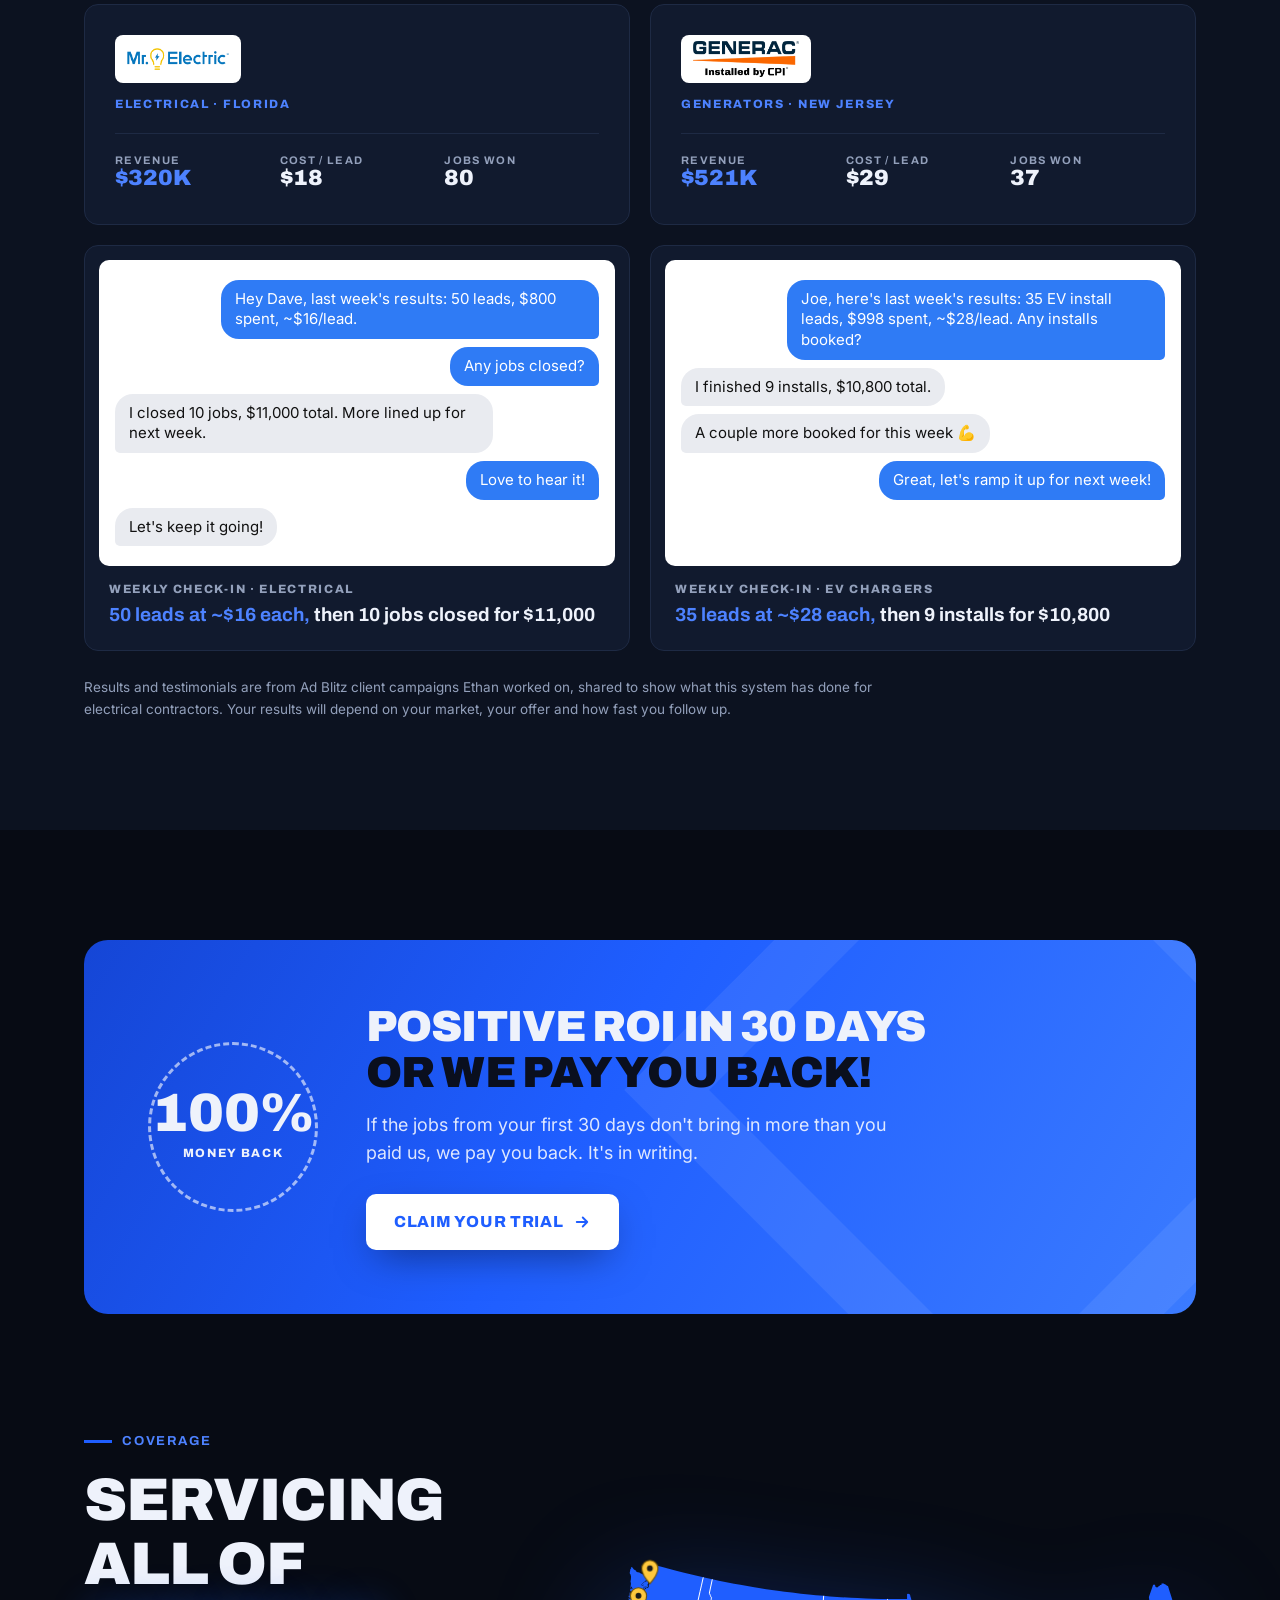
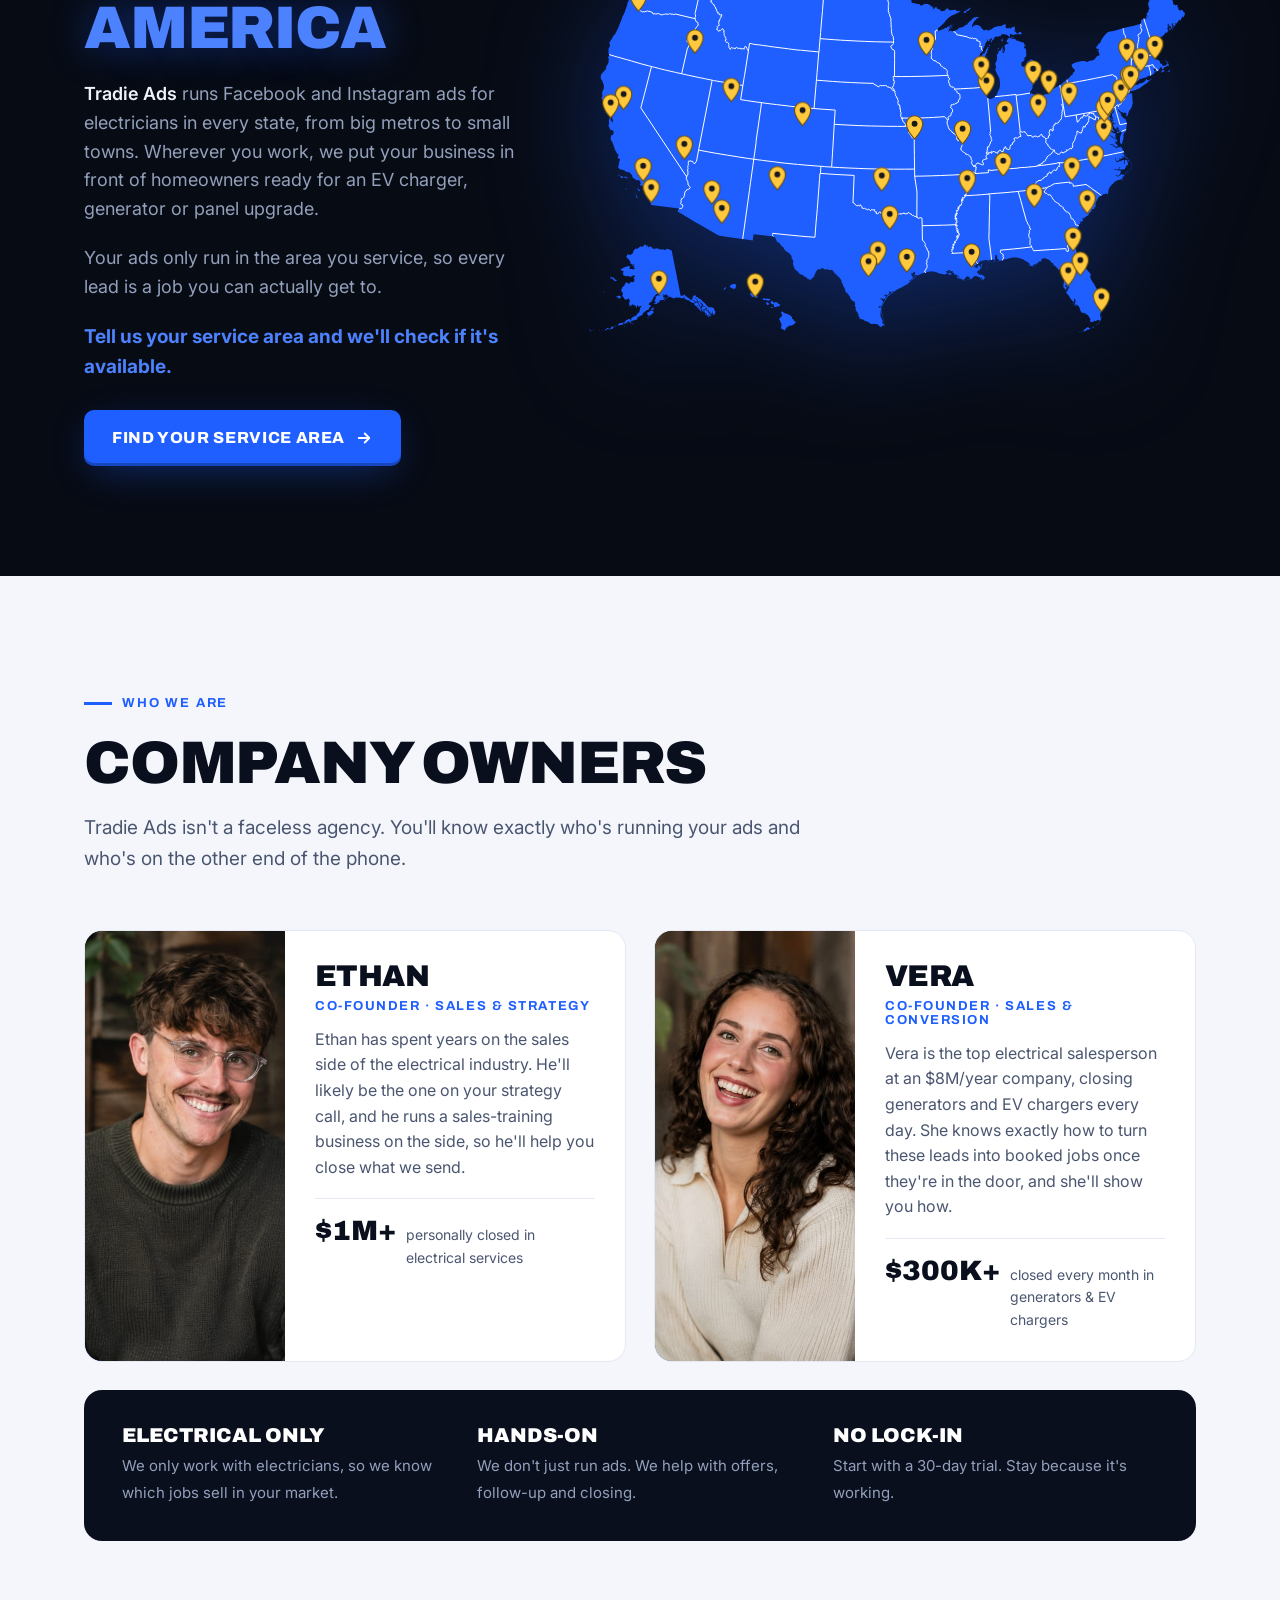
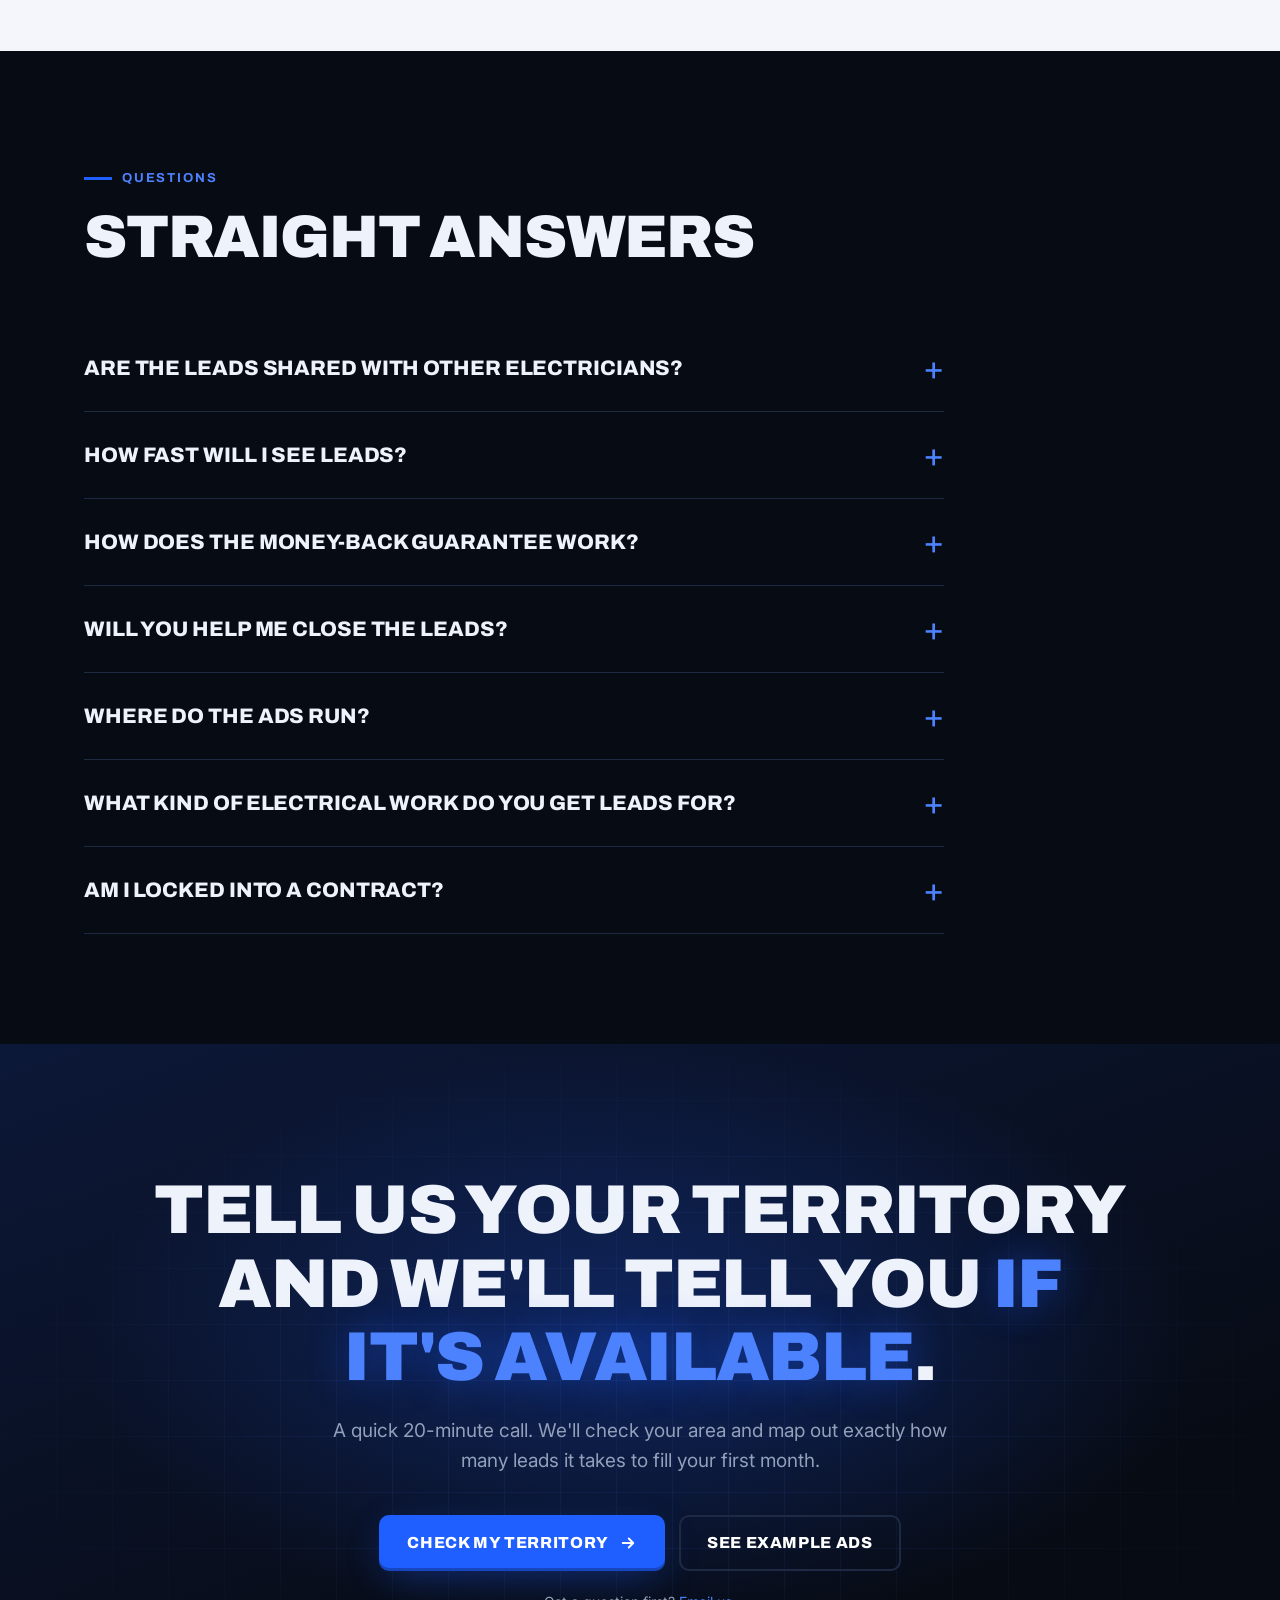
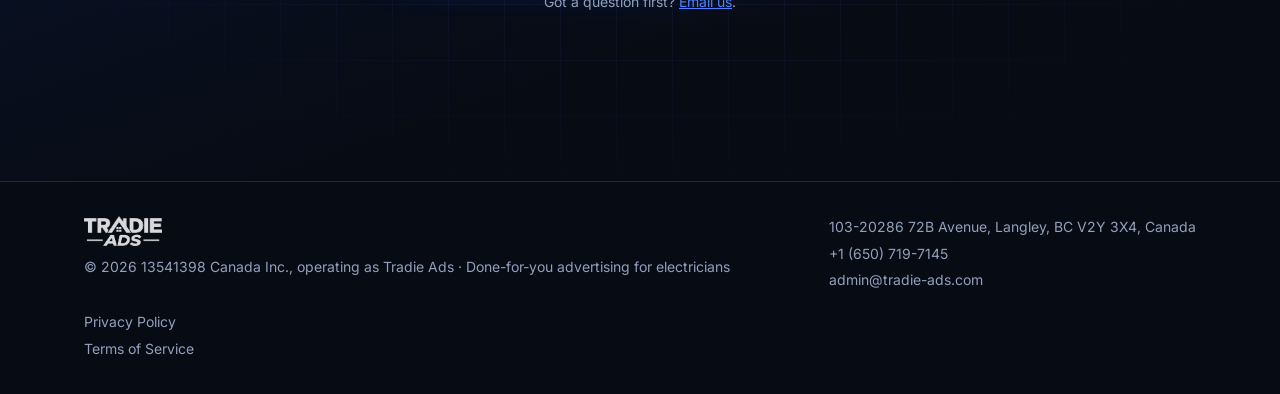
==== commit fdfcf021: "Generac by CPI: $521K / 37 jobs; drop 'Tradie Ads is new' line Co-Authored-By: Claude Opus 5.5 <nore" ====
--- a/index.html
+++ b/index.html
@@ -838,9 +838,9 @@
       <figure class="quote reveal">
         <div class="top"><span class="badge"><img src="assets/logos/generac-by-cpi.png" alt="Generac, installed by CPI"></span><span class="tag">Generators · New Jersey</span></div>
         <div class="nums">
-          <div class="rev"><small>Revenue</small><b>$221K</b></div>
+          <div class="rev"><small>Revenue</small><b>$521K</b></div>
           <div><small>Cost / lead</small><b>$29</b></div>
-          <div><small>Jobs won</small><b>18</b></div>
+          <div><small>Jobs won</small><b>37</b></div>
         </div>
       </figure>
     </div>
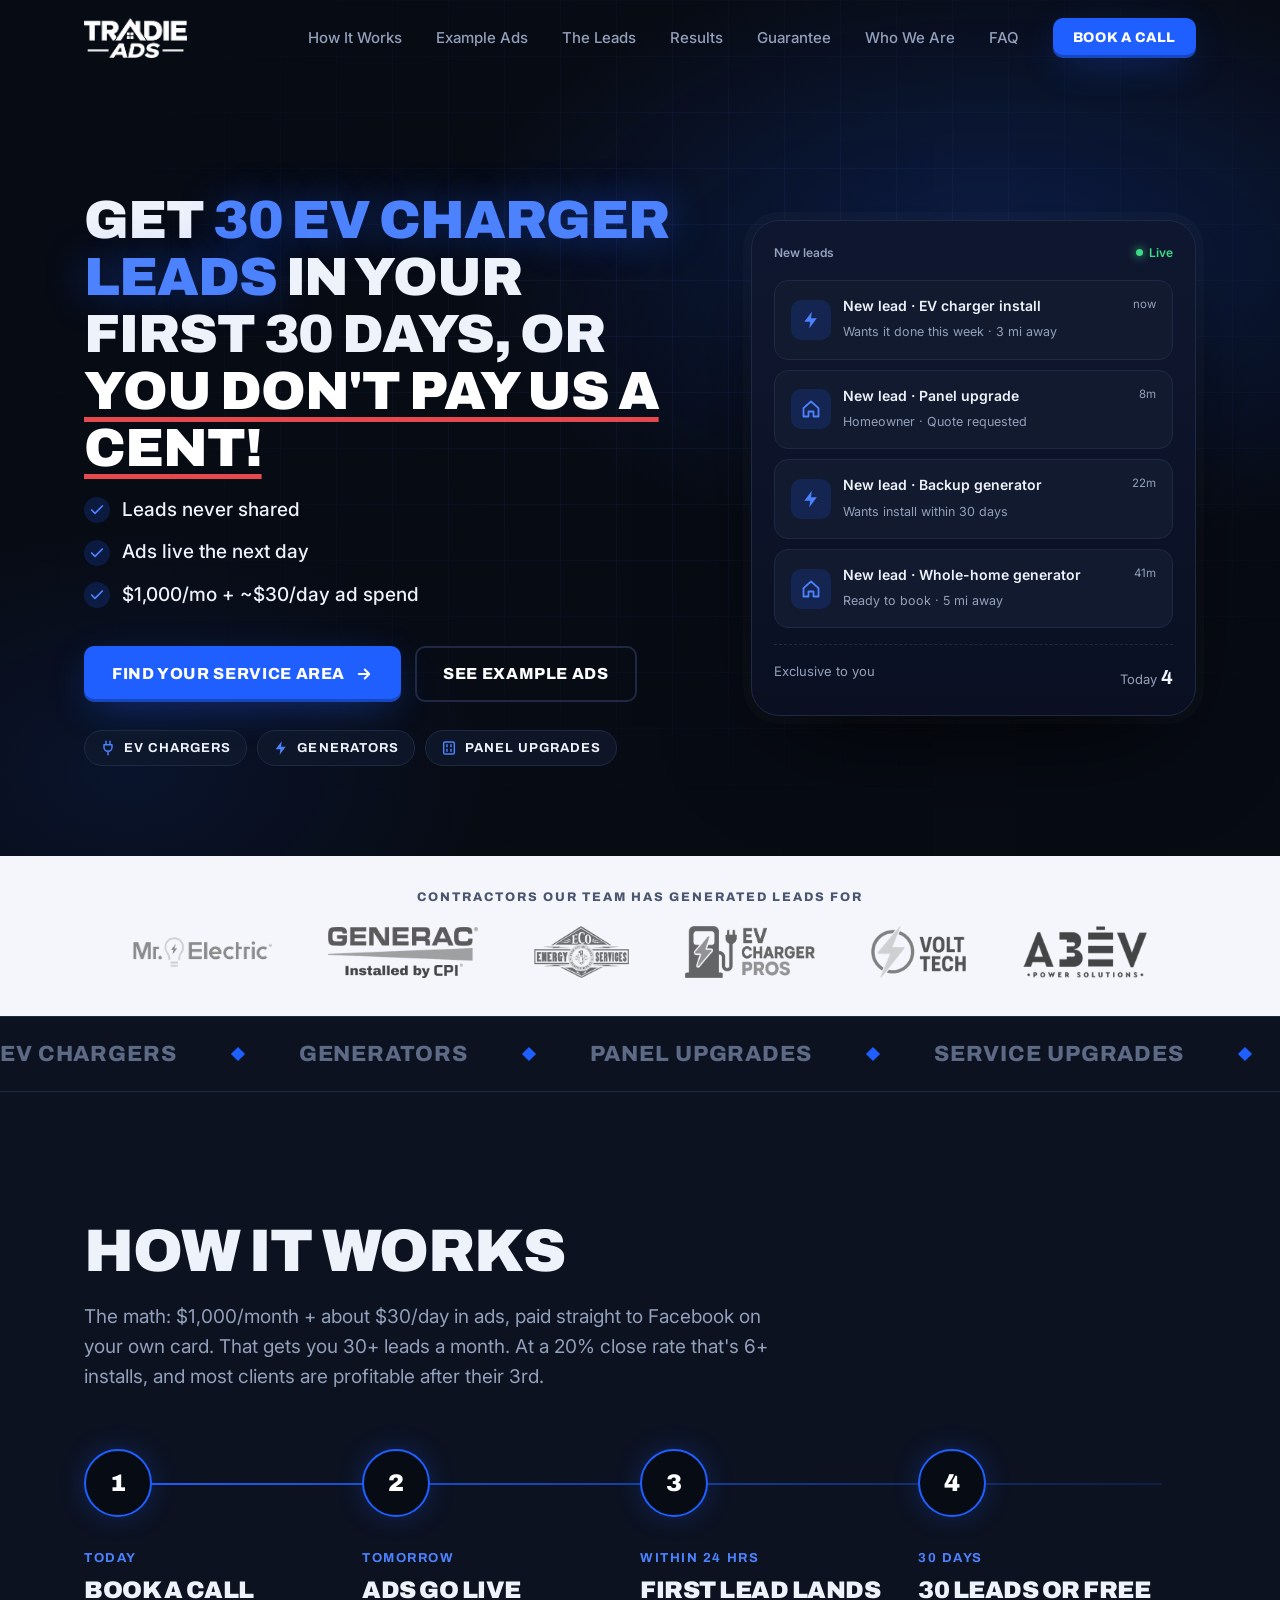
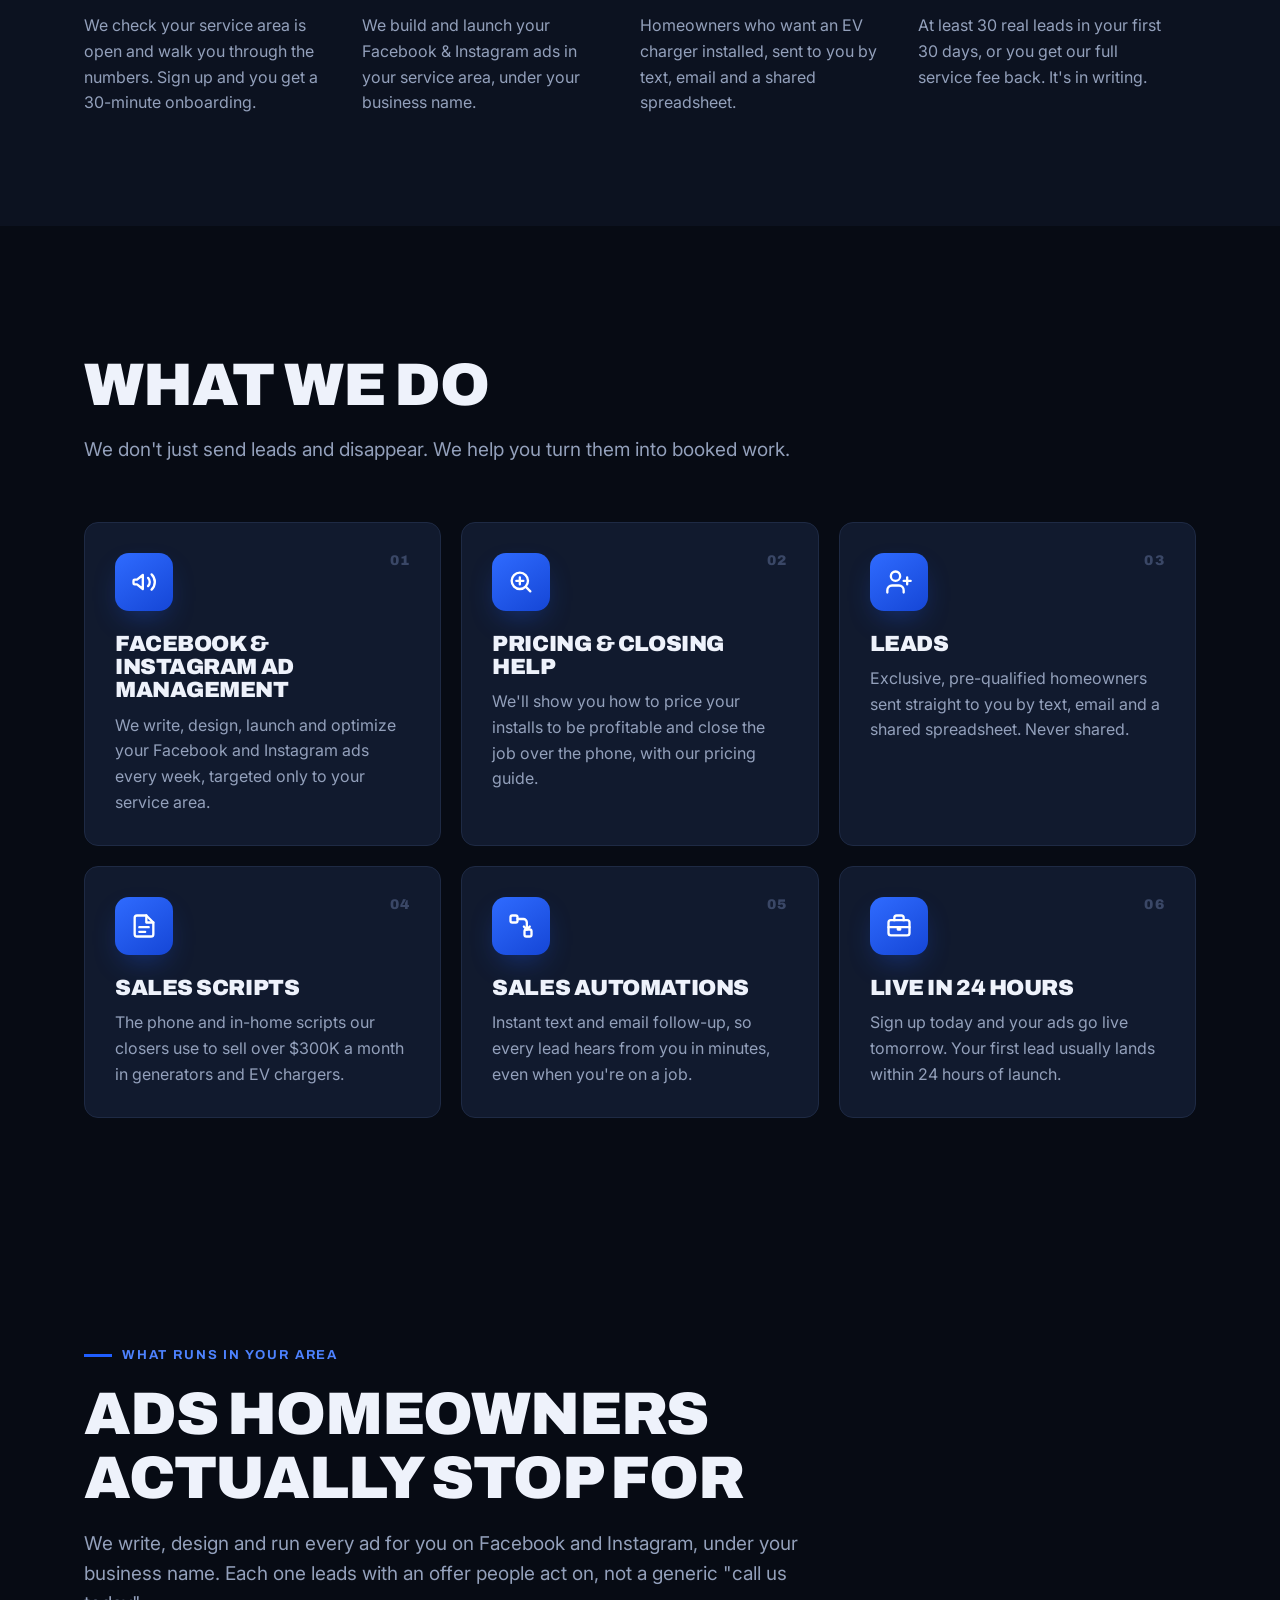
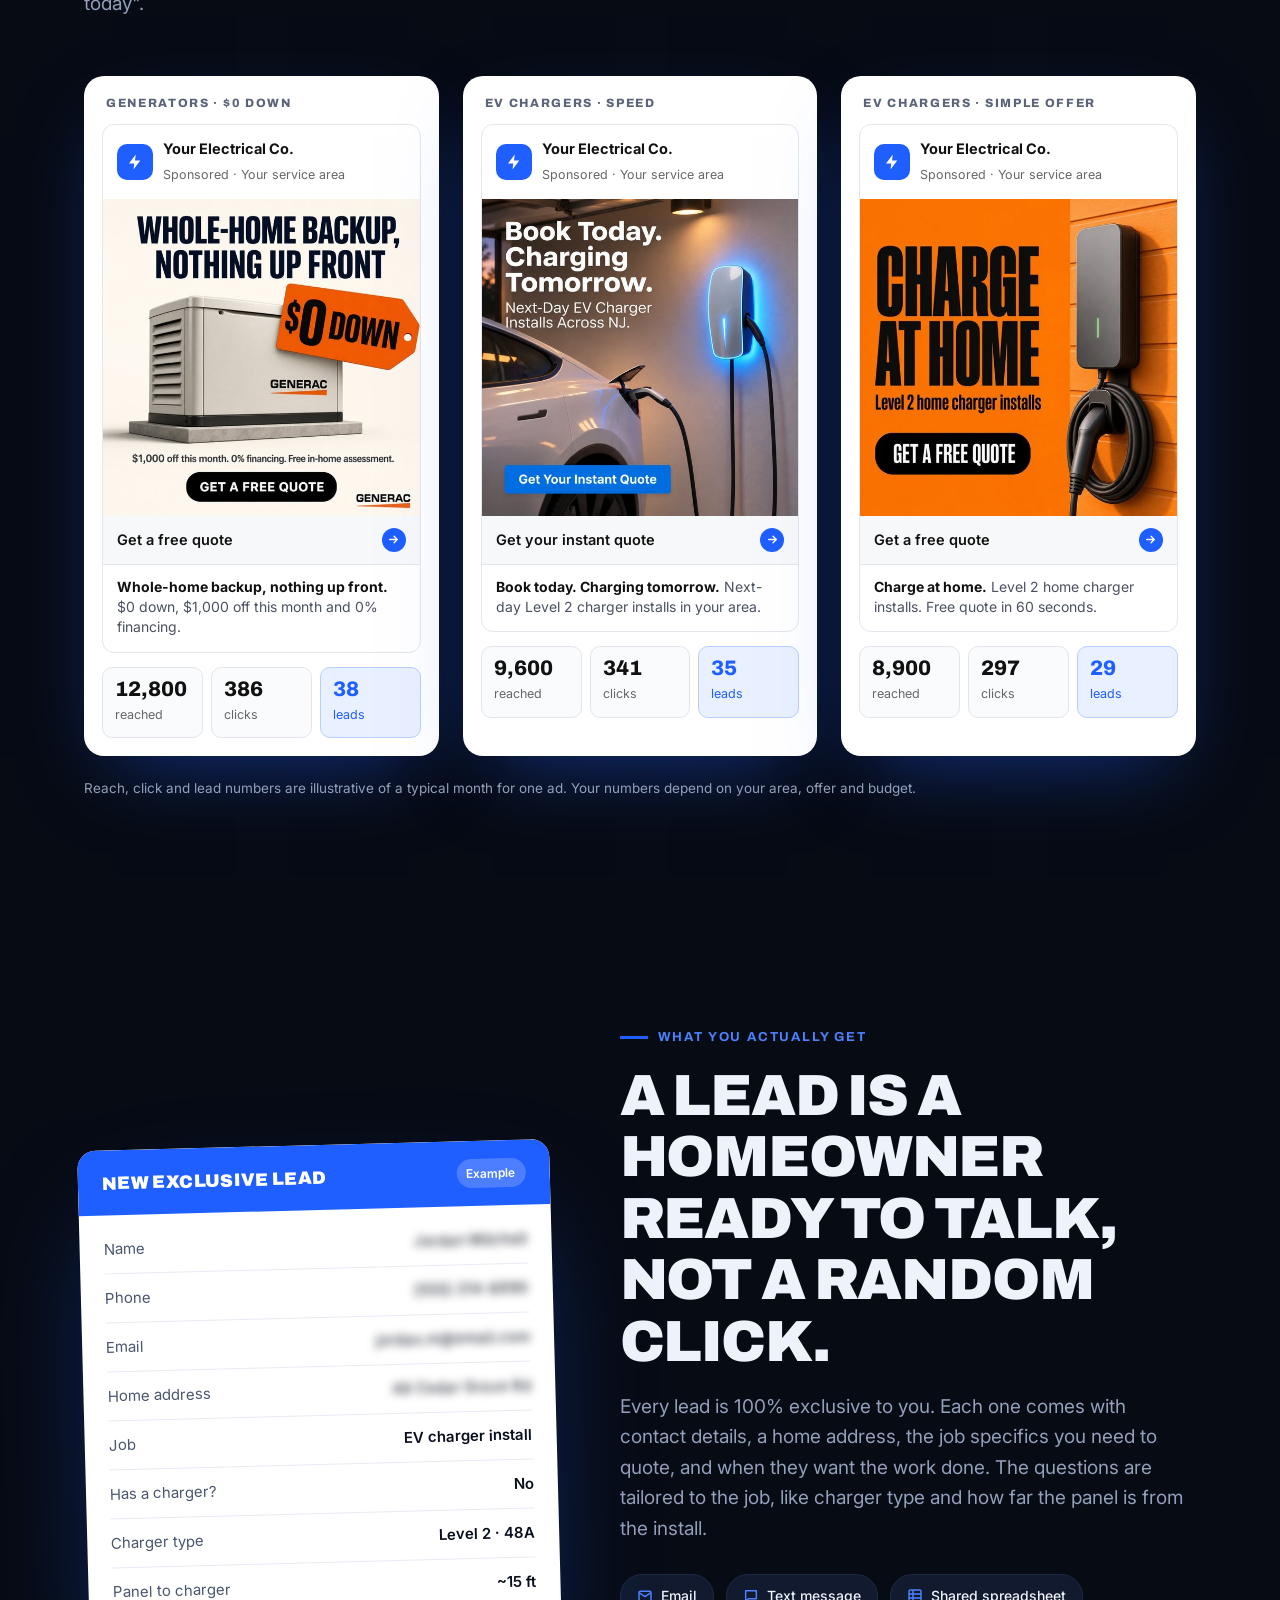
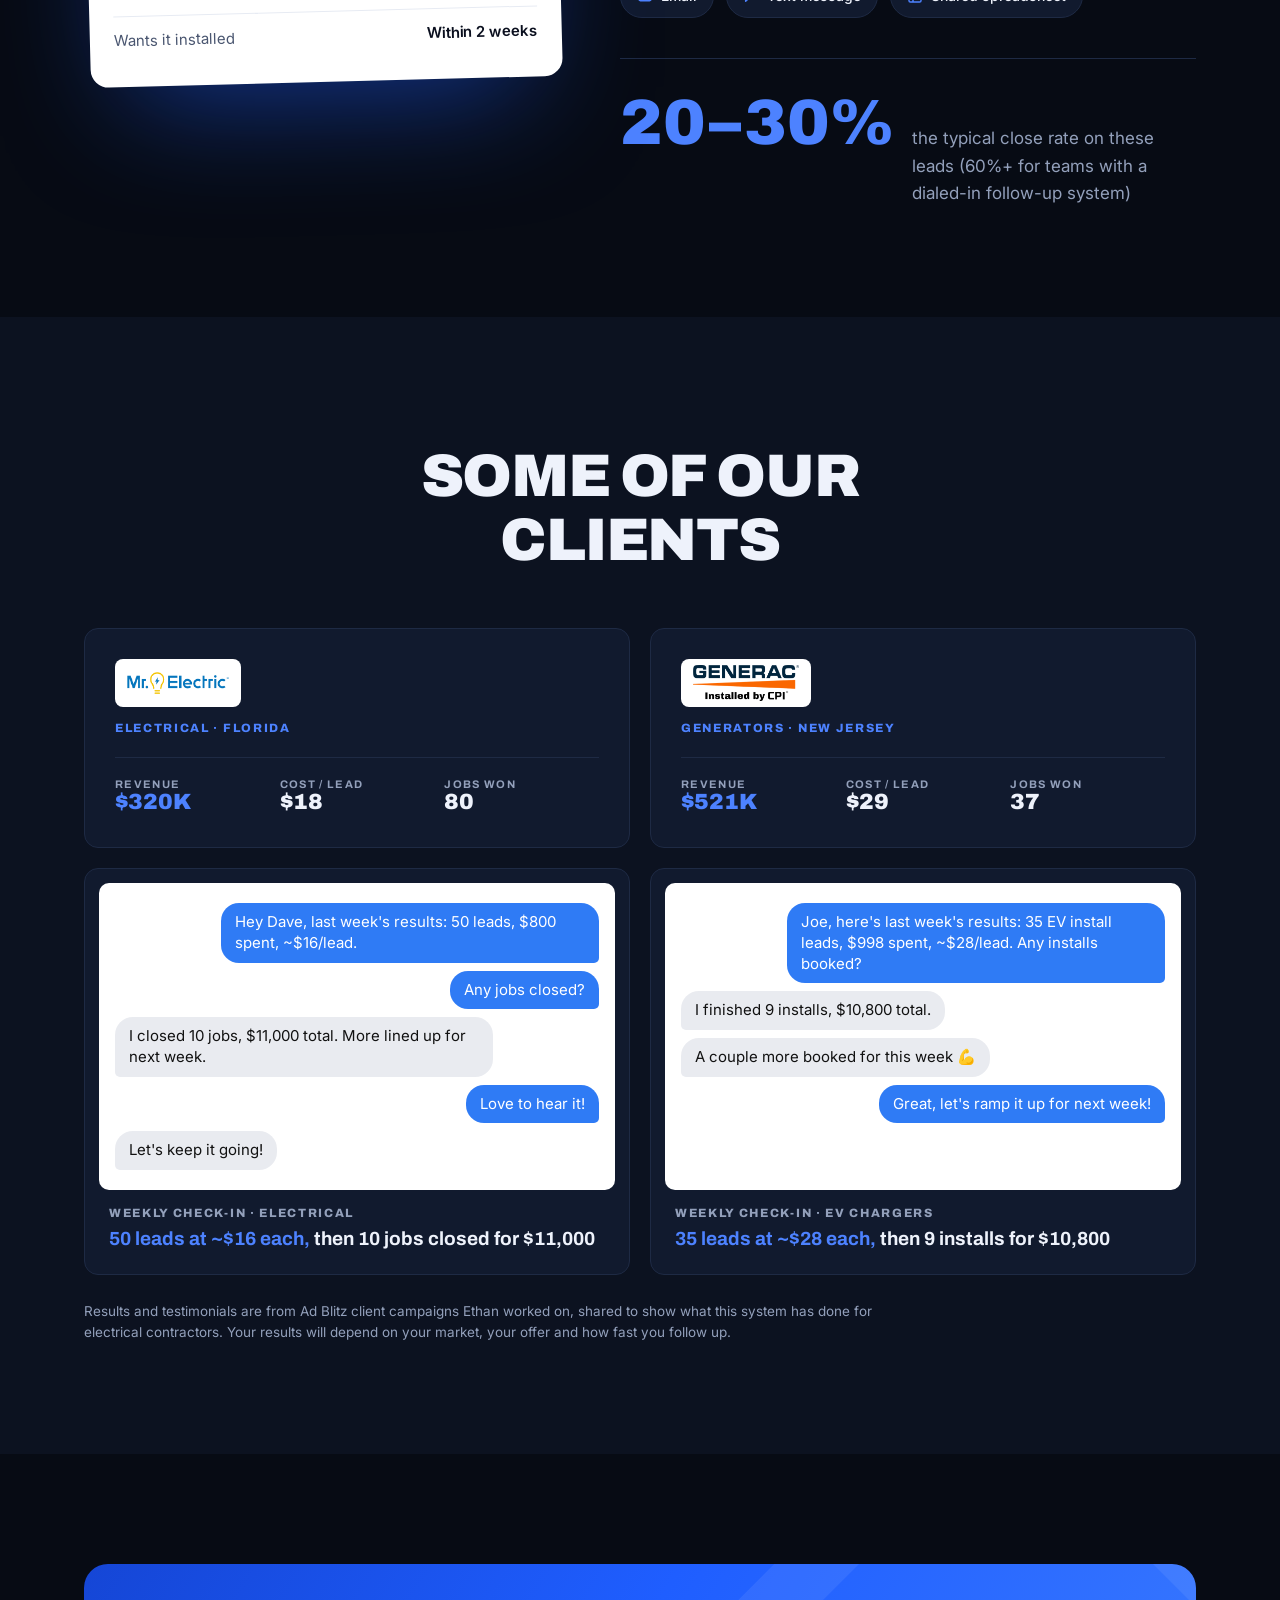
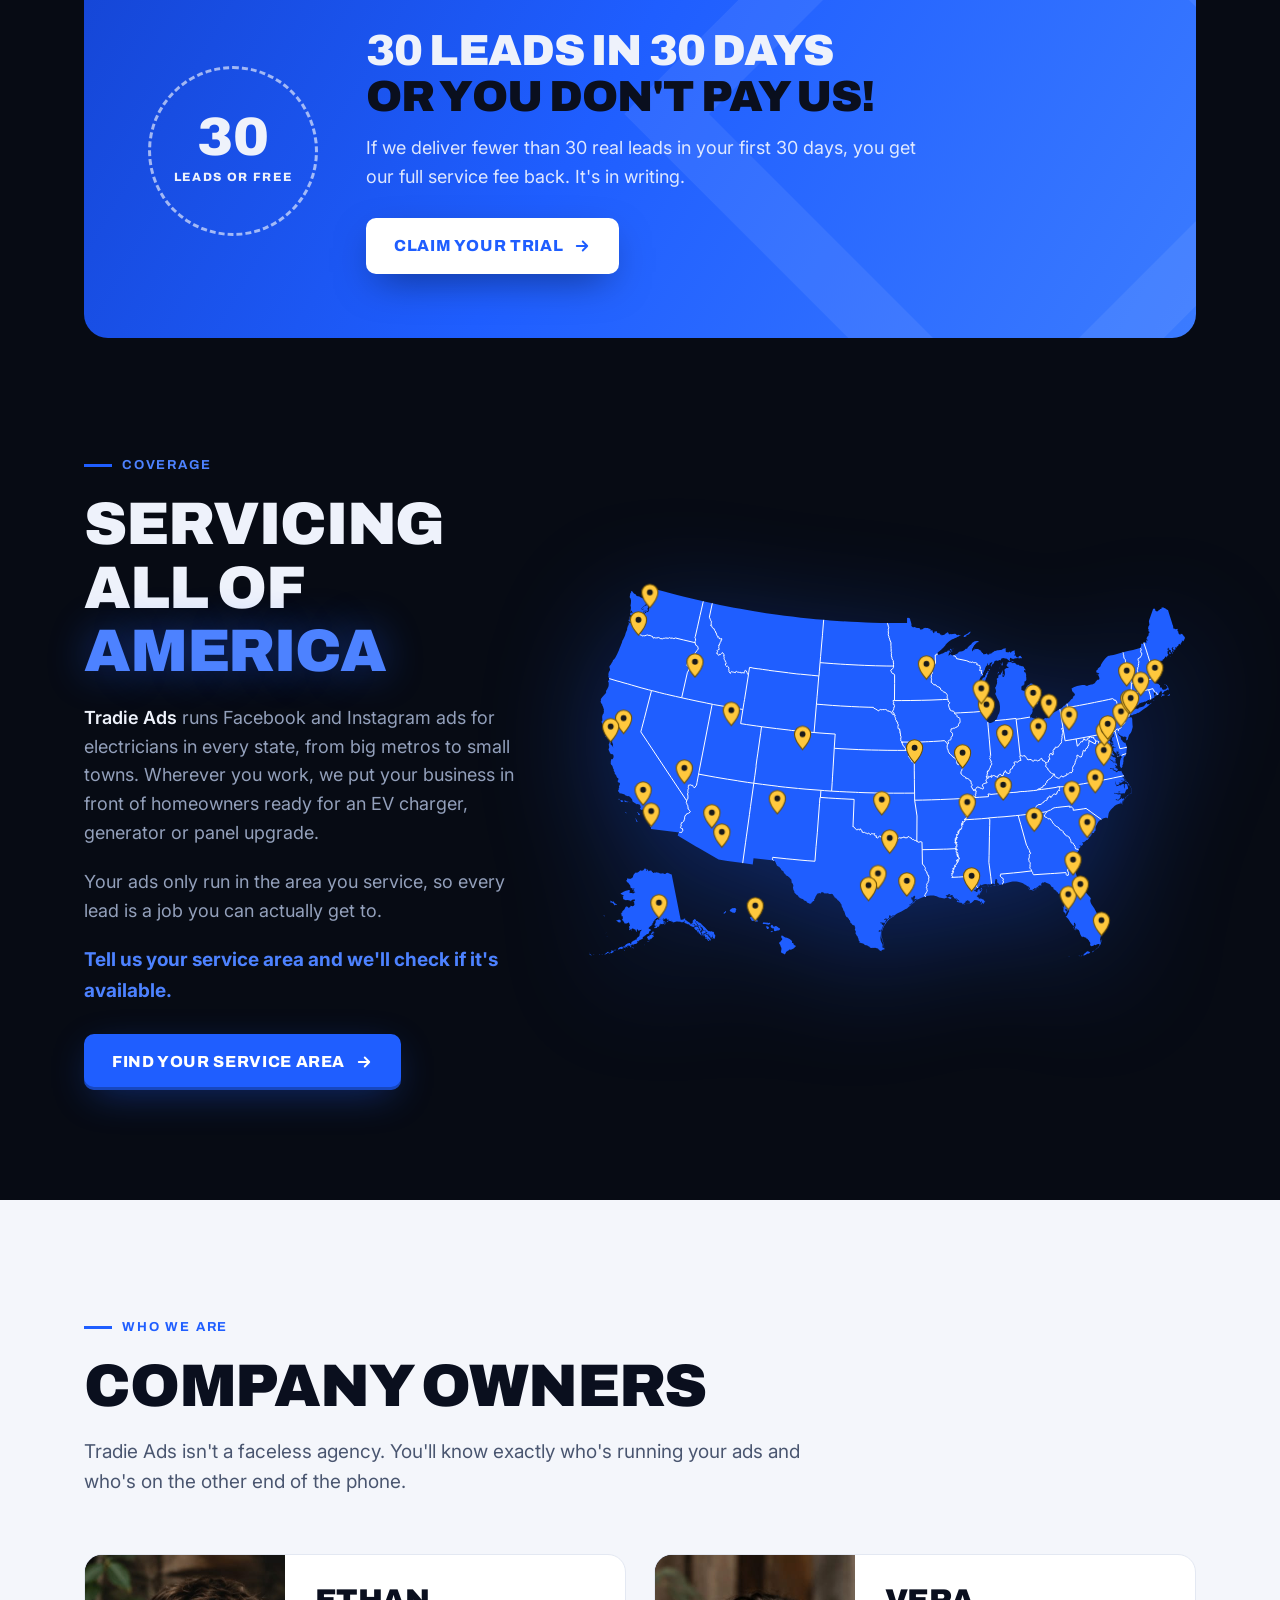
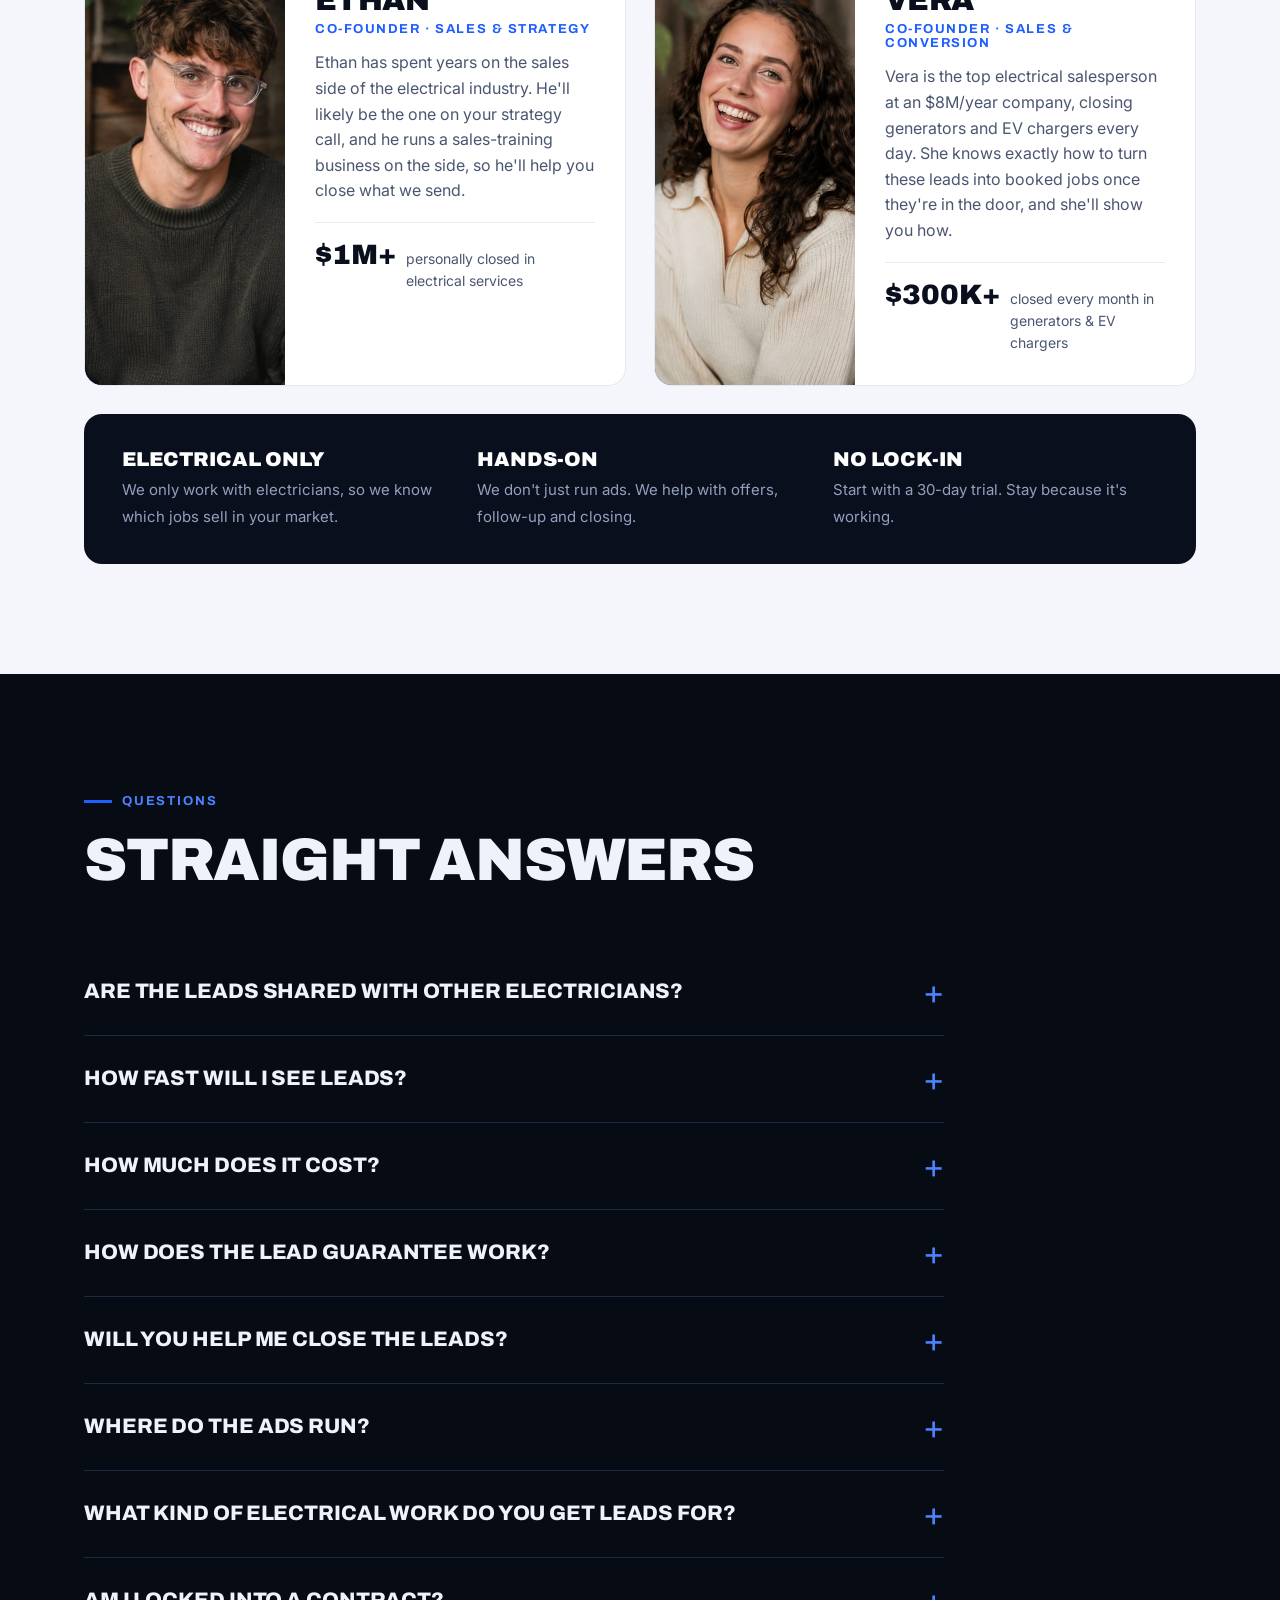
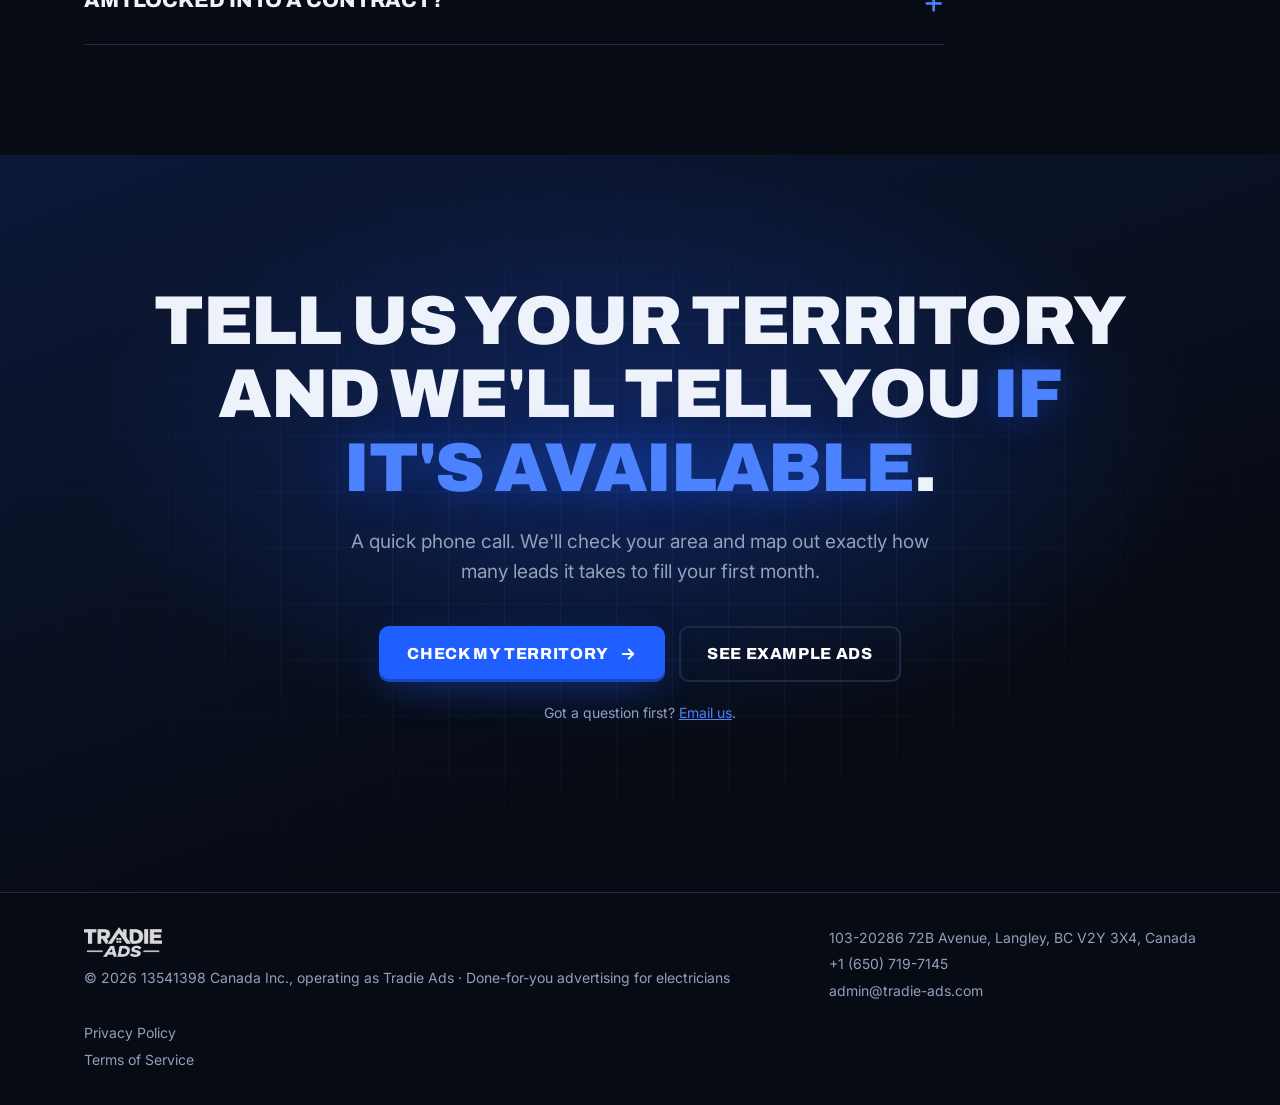
==== commit 7e49ff94: "Switch to 30-leads-in-30-days guarantee; add How it works and pricing to homepage Agreement v2026-11" ====
--- a/index.html
+++ b/index.html
@@ -4,7 +4,7 @@
 <meta charset="utf-8">
 <meta name="viewport" content="width=device-width, initial-scale=1, viewport-fit=cover">
 <title>Tradie Ads</title>
-<meta name="description" content="Done-for-you local ads that put exclusive, ready-to-book leads in front of electricians. Positive ROI in 30 days or we pay you back!">
+<meta name="description" content="Done-for-you local ads that put exclusive, ready-to-book leads in front of electricians. 30 leads in 30 days or you don't pay us.">
 <link rel="icon" type="image/png" sizes="32x32" href="assets/favicon-32.png">
 <link rel="icon" type="image/png" sizes="192x192" href="assets/favicon-192.png">
 <link rel="apple-touch-icon" href="assets/apple-touch-icon.png">
@@ -612,6 +612,7 @@
   <div class="wrap">
     <a href="#top" class="logo" aria-label="Tradie Ads home"><img src="assets/logo-white.png" alt="Tradie Ads"></a>
     <ul>
+      <li><a href="#how">How It Works</a></li>
       <li><a href="#examples">Example Ads</a></li>
       <li><a href="#leads">The Leads</a></li>
       <li><a href="#results">Results</a></li>
@@ -627,11 +628,11 @@
 <header class="hero" id="top">
   <div class="wrap">
     <div>
-      <h1>Test our <span class="hl">EV ad system</span> and if you're not profitable in 30 days, you get <span class="ul-red">100% of your money back!</span></h1>
+      <h1>Get <span class="hl">30 EV charger leads</span> in your first 30 days, or <span class="ul-red">you don't pay us a cent!</span></h1>
       <ul class="points">
         <li><svg><use href="#i-check"/></svg>Leads never shared</li>
-        <li><svg><use href="#i-check"/></svg>Leads within 72 hrs of launch</li>
-        <li><svg><use href="#i-check"/></svg>Money-back guarantee</li>
+        <li><svg><use href="#i-check"/></svg>Ads live the next day</li>
+        <li><svg><use href="#i-check"/></svg>$1,000/mo + ~$30/day ad spend</li>
       </ul>
       <div class="ctas">
         <a class="btn js-book" href="#book">Find your service area <svg><use href="#i-arrow"/></svg></a>
@@ -680,6 +681,21 @@
   </div>
 </div>
 <!-- ================= WHAT WE DO ================= -->
+<section class="process" id="how">
+  <div class="wrap">
+    <div class="section-head reveal">
+      <h2>How it works</h2>
+      <p>The math: $1,000/month + about $30/day in ads, paid straight to Facebook on your own card. That gets you 30+ leads a month. At a 20% close rate that's 6+ installs, and most clients are profitable after their 3rd.</p>
+    </div>
+    <div class="steps">
+      <div class="step reveal"><div class="num">1</div><span class="when">Today</span><h3>Book a call</h3><p>We check your service area is open and walk you through the numbers. Sign up and you get a 30-minute onboarding.</p></div>
+      <div class="step reveal"><div class="num">2</div><span class="when">Tomorrow</span><h3>Ads go live</h3><p>We build and launch your Facebook &amp; Instagram ads in your service area, under your business name.</p></div>
+      <div class="step reveal"><div class="num">3</div><span class="when">Within 24 hrs</span><h3>First lead lands</h3><p>Homeowners who want an EV charger installed, sent to you by text, email and a shared spreadsheet.</p></div>
+      <div class="step reveal"><div class="num">4</div><span class="when">30 days</span><h3>30 leads or free</h3><p>At least 30 real leads in your first 30 days, or you get our full service fee back. It's in writing.</p></div>
+    </div>
+  </div>
+</section>
+
 <section id="services">
   <div class="wrap">
     <div class="section-head reveal">
@@ -696,8 +712,8 @@
       <div class="svc reveal">
         <span class="num">02</span>
         <div class="ico"><svg viewBox="0 0 24 24" fill="none" stroke="currentColor" stroke-width="2" stroke-linecap="round" stroke-linejoin="round"><circle cx="11" cy="11" r="7"/><path d="m20 20-4-4"/><path d="M8 11h6M11 8v6"/></svg></div>
-        <h3>Google Ads</h3>
-        <p>Show up at the top of Google when homeowners nearby search for an EV charger installer, generator dealer or electrician.</p>
+        <h3>Pricing &amp; closing help</h3>
+        <p>We'll show you how to price your installs to be profitable and close the job over the phone, with our pricing guide.</p>
       </div>
       <div class="svc reveal">
         <span class="num">03</span>
@@ -720,8 +736,8 @@
       <div class="svc reveal">
         <span class="num">06</span>
         <div class="ico"><svg viewBox="0 0 24 24" fill="none" stroke="currentColor" stroke-width="2" stroke-linecap="round" stroke-linejoin="round"><rect x="3" y="7" width="18" height="13" rx="2"/><path d="M8 7V5a2 2 0 0 1 2-2h4a2 2 0 0 1 2 2v2M3 13h18M11 13v2h2v-2"/></svg></div>
-        <h3>Sales staff placement</h3>
-        <p>Too busy to sell? We help you find, train and place a sales rep who closes the leads for you.</p>
+        <h3>Live in 24 hours</h3>
+        <p>Sign up today and your ads go live tomorrow. Your first lead usually lands within 24 hours of launch.</p>
       </div>
     </div>
   </div>
@@ -812,8 +828,8 @@
         <span class="chip"><svg><use href="#i-sheet"/></svg>Shared spreadsheet</span>
       </div>
       <div class="bigstat">
-        <b>30–60%</b>
-        <span>the close rate our clients see on these leads</span>
+        <b>20–30%</b>
+        <span>the typical close rate on these leads (60%+ for teams with a dialed-in follow-up system)</span>
       </div>
     </div>
   </div>
@@ -875,10 +891,10 @@
 <section class="guarantee" id="guarantee">
   <div class="wrap">
     <div class="g-box reveal">
-      <div class="seal"><div><b>100%</b><small>Money back</small></div></div>
+      <div class="seal"><div><b>30</b><small>Leads or free</small></div></div>
       <div>
-        <h2>Positive ROI in 30 days <span>or we pay you back!</span></h2>
-        <p>If the jobs from your first 30 days don't bring in more than you paid us, we pay you back. It's in writing.</p>
+        <h2>30 leads in 30 days <span>or you don't pay us!</span></h2>
+        <p>If we deliver fewer than 30 real leads in your first 30 days, you get our full service fee back. It's in writing.</p>
         <div class="btn-row"><a class="btn js-book" href="#book">Claim your trial <svg><use href="#i-arrow"/></svg></a></div>
       </div>
     </div>
@@ -957,11 +973,15 @@
       </details>
       <details>
         <summary>How fast will I see leads?</summary>
-        <p>Onboarding starts within 24 hours of your call. Ads go live within 24 hours of you approving the campaign, and leads usually start landing within 72 hours.</p>
+        <p>Fast. Sign up today and you get a 30-minute onboarding. Most people finish it within 24 hours, your ads go live the next day, and your first lead usually lands within 24 hours of launch.</p>
       </details>
       <details>
-        <summary>How does the money-back guarantee work?</summary>
-        <p>We guarantee a positive ROI in your first 30 days. If the jobs from your leads don't bring in more than you paid us, we pay you back. The terms are in a written agreement you'll see before you start.</p>
+        <summary>How much does it cost?</summary>
+        <p>$1,000 for the 30-day term, plus about $30 a day in ad spend (around $1,000 a month). The ad spend goes straight to Facebook on your own card, never through us. Leads usually cost $10–30 each, so that's 30+ leads a month, and most clients are profitable after their 3rd install.</p>
+      </details>
+      <details>
+        <summary>How does the lead guarantee work?</summary>
+        <p>We guarantee at least 30 real leads (real name, working phone or email) in your first 30 days. If we fall short, you get our full service fee back. Your ad spend goes straight to Facebook on your own card, so it isn't part of the refund. Following up and closing the leads is your side of the deal. The terms are in a written agreement you'll see before you start.</p>
       </details>
       <details>
         <summary>Will you help me close the leads?</summary>
@@ -987,7 +1007,7 @@
 <section class="final" id="book">
   <div class="wrap">
     <h2>Tell us your territory and we'll tell you <span class="hl">if it's available</span>.</h2>
-    <p>A quick 20-minute call. We'll check your area and map out exactly how many leads it takes to fill your first month.</p>
+    <p>A quick phone call. We'll check your area and map out exactly how many leads it takes to fill your first month.</p>
     <div class="ctas">
       <a class="btn js-book" href="#book">Check my territory <svg><use href="#i-arrow"/></svg></a>
       <a class="btn btn-ghost" href="#examples">See example ads</a>
